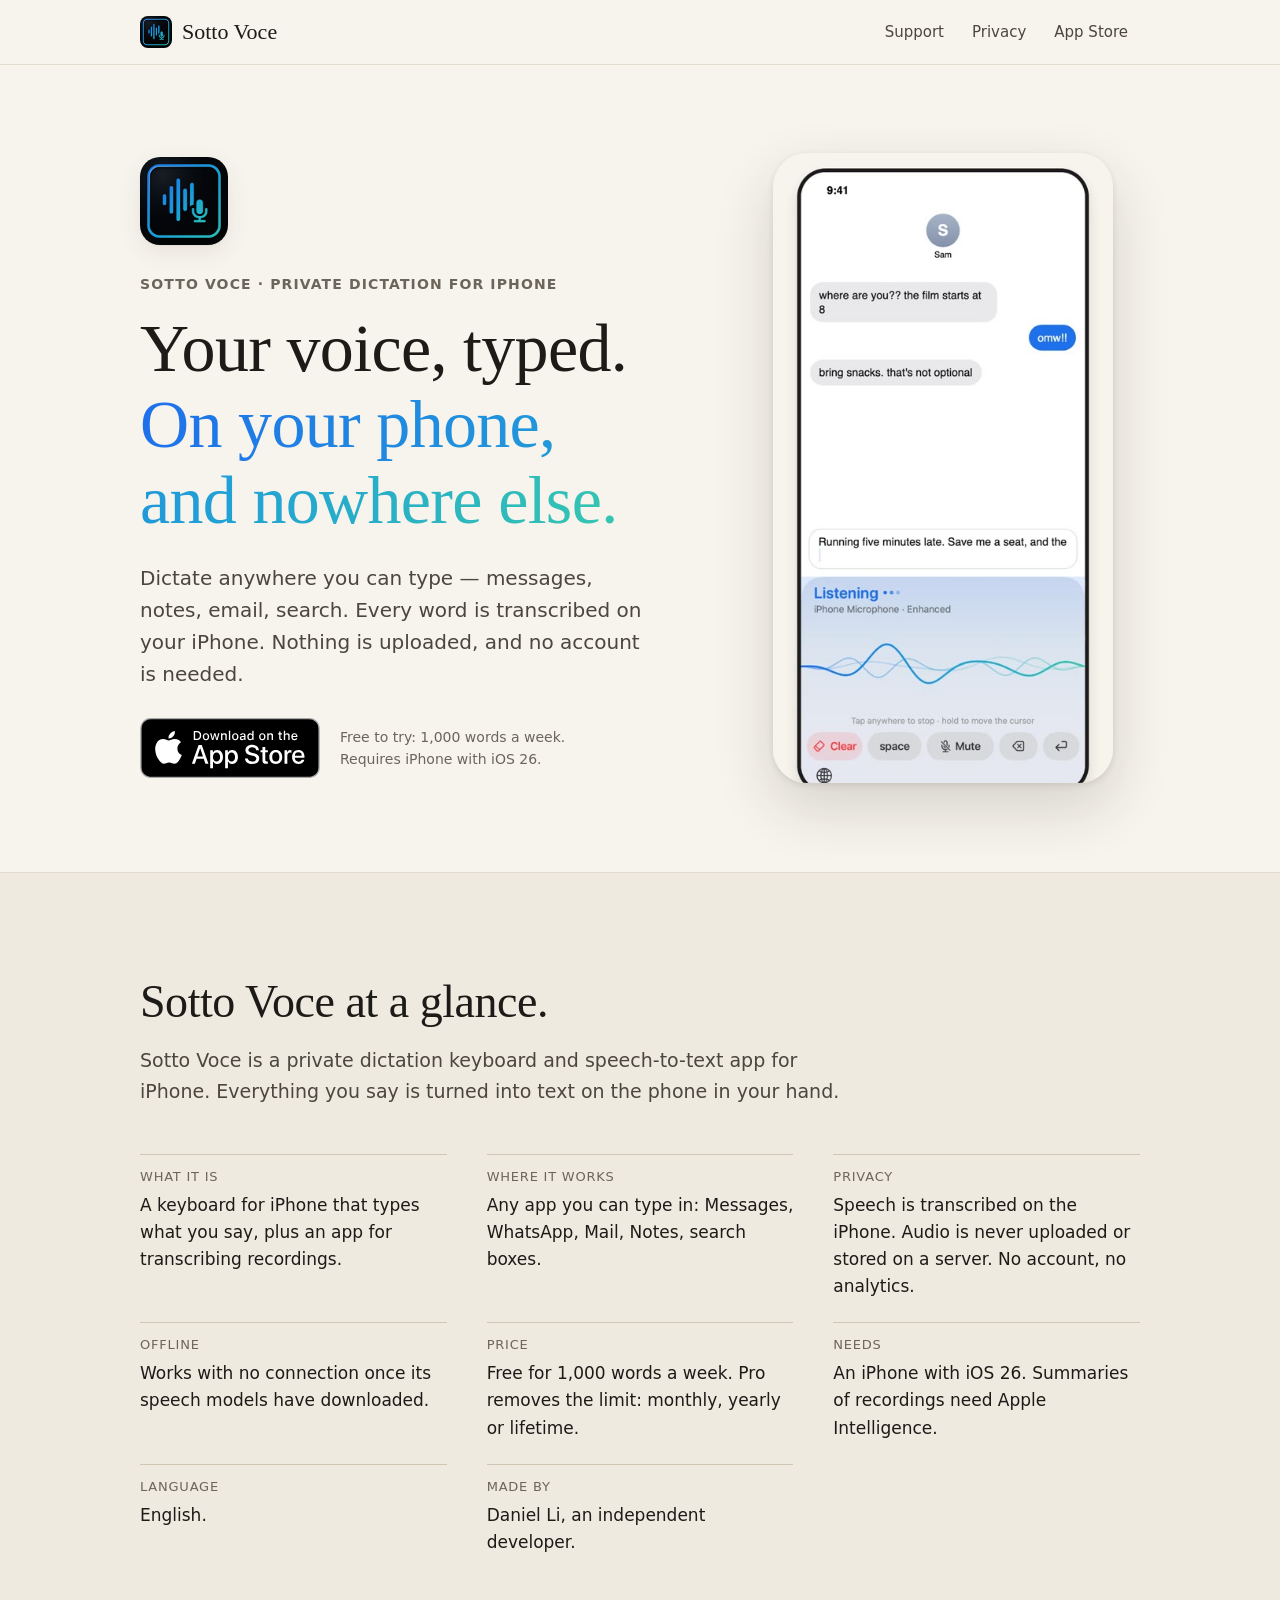
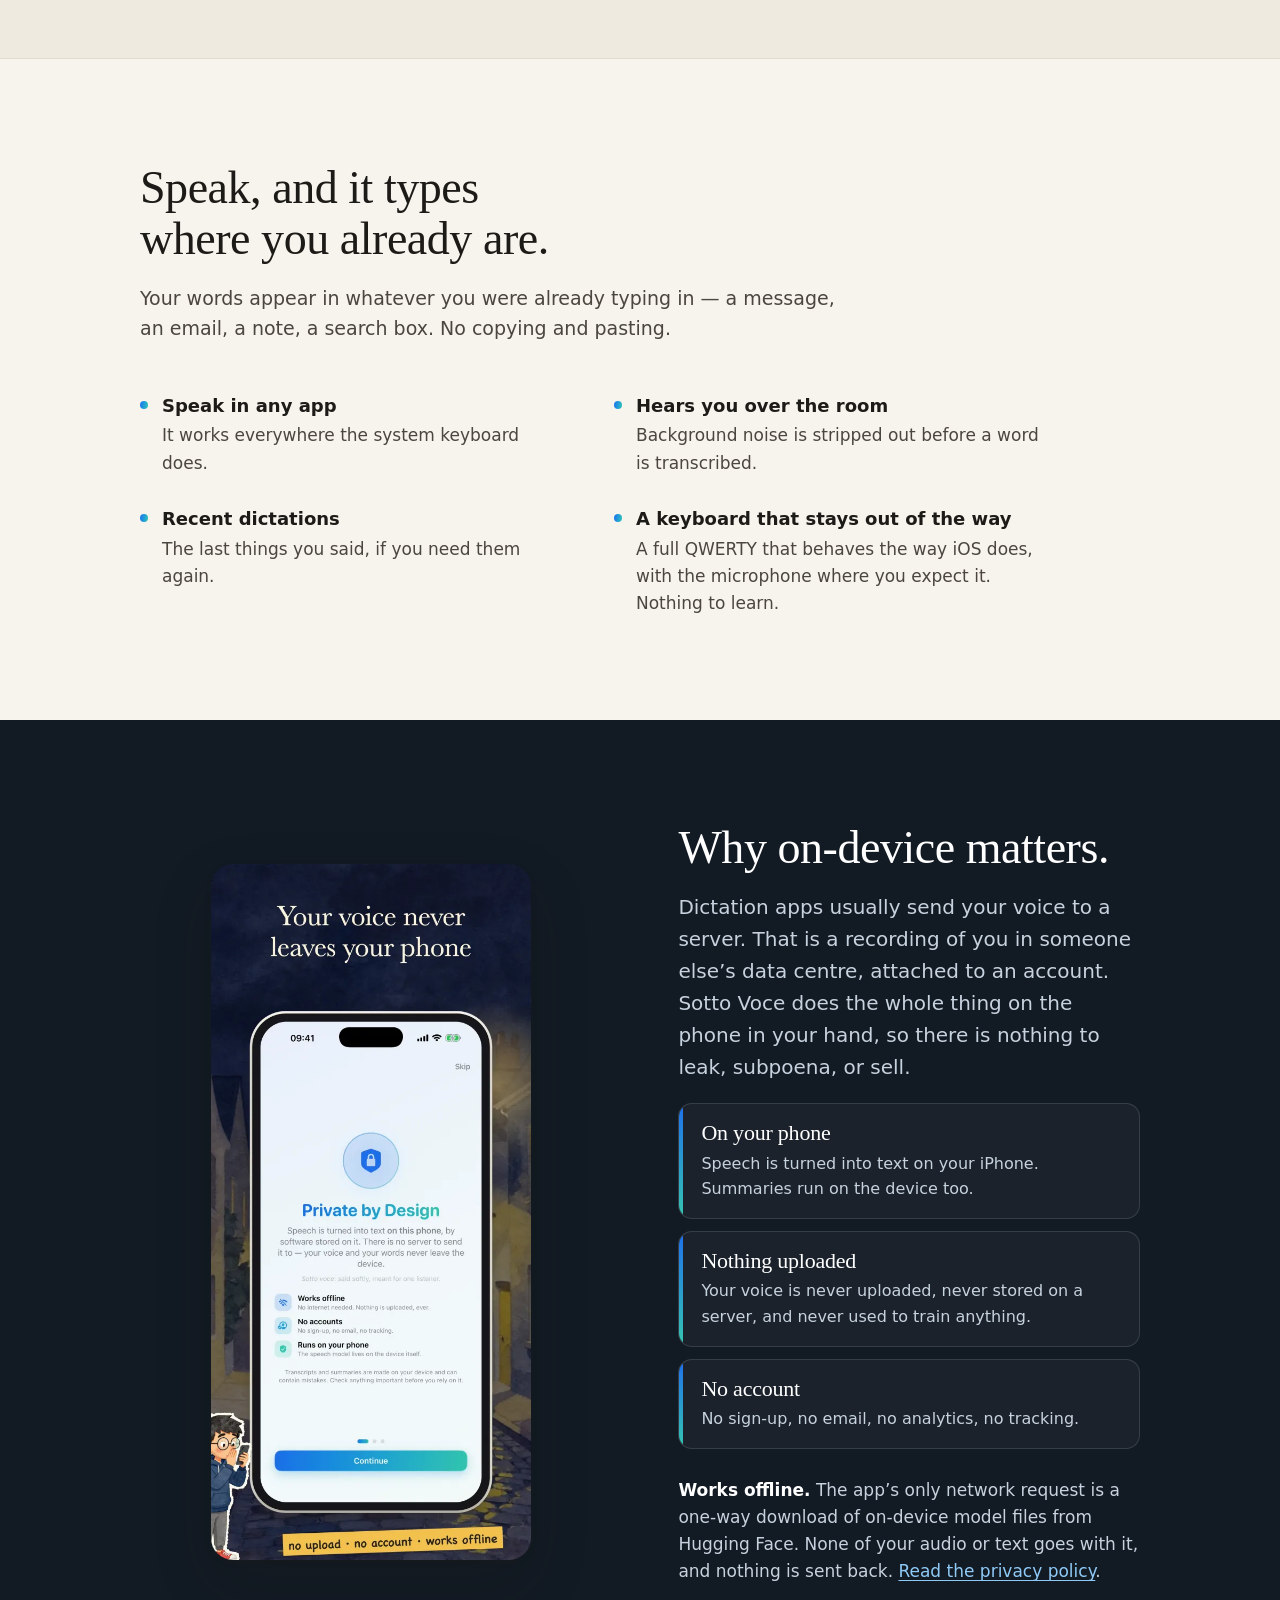
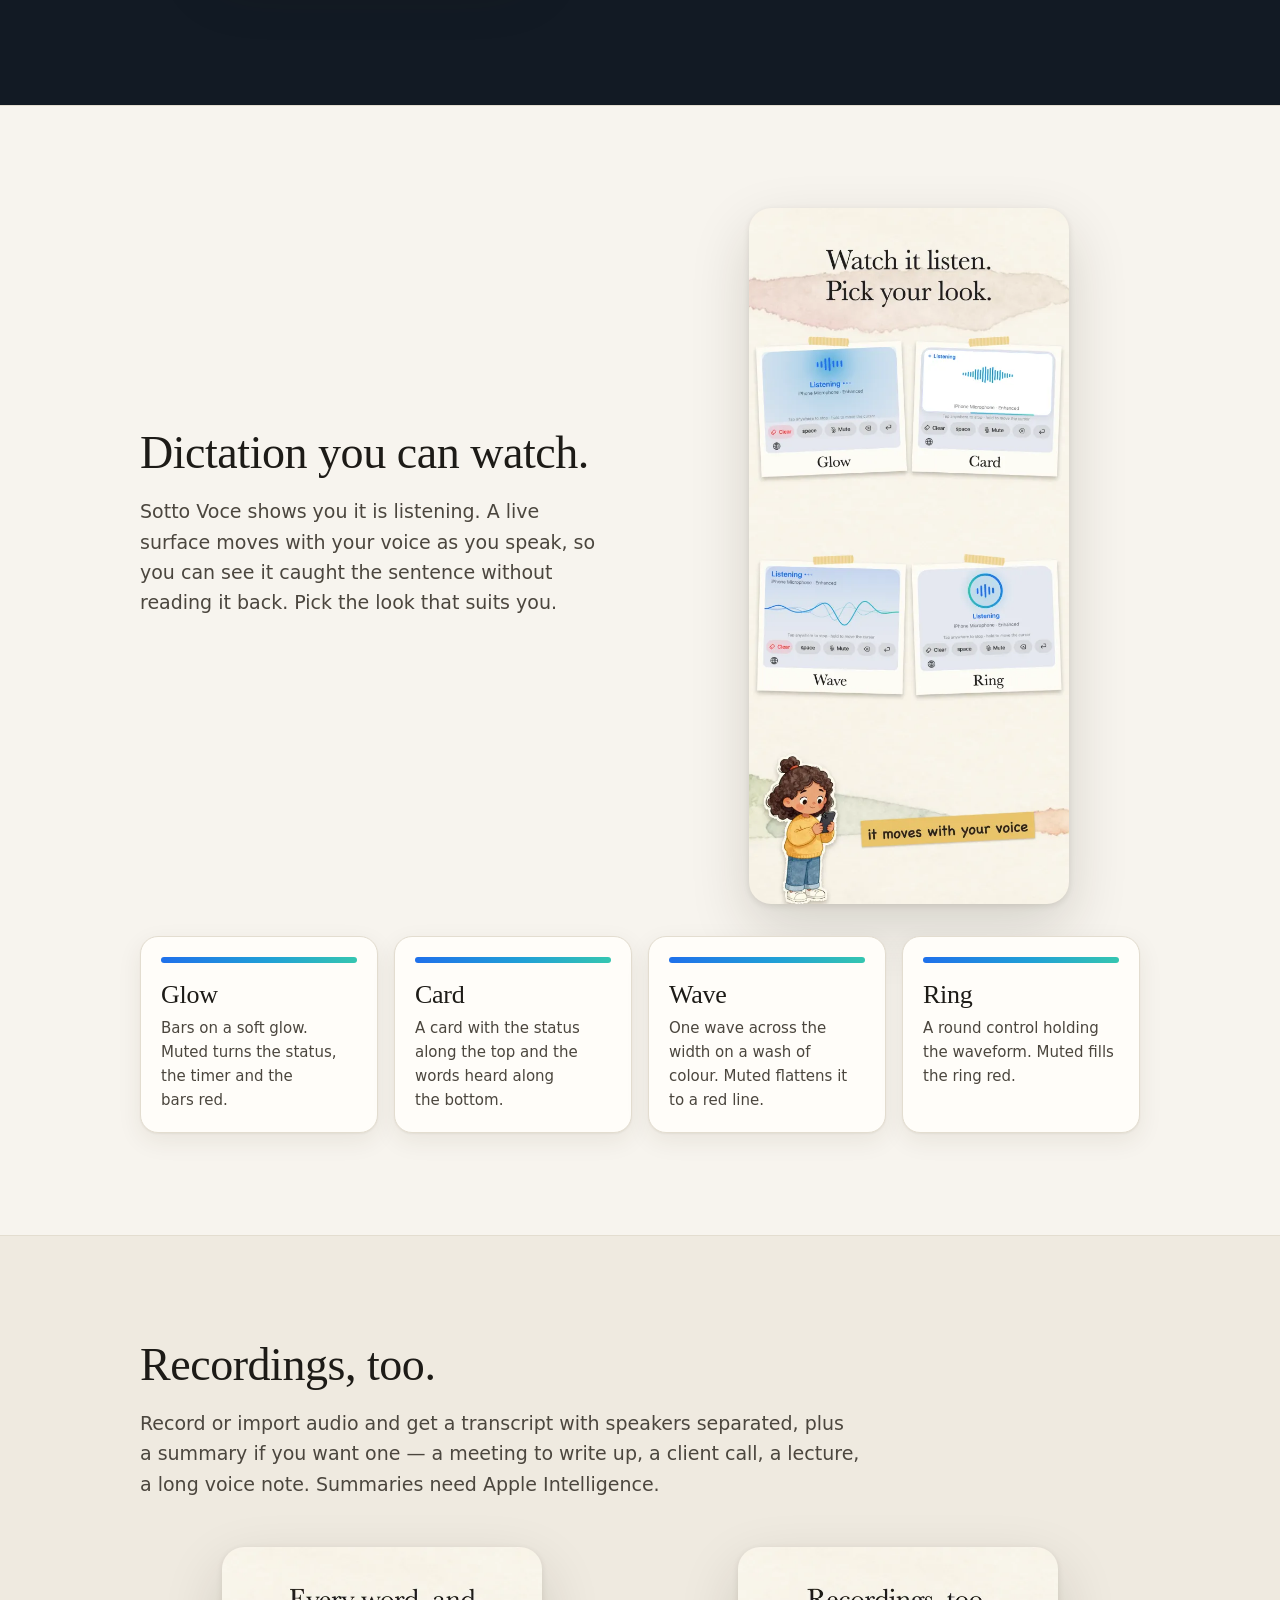
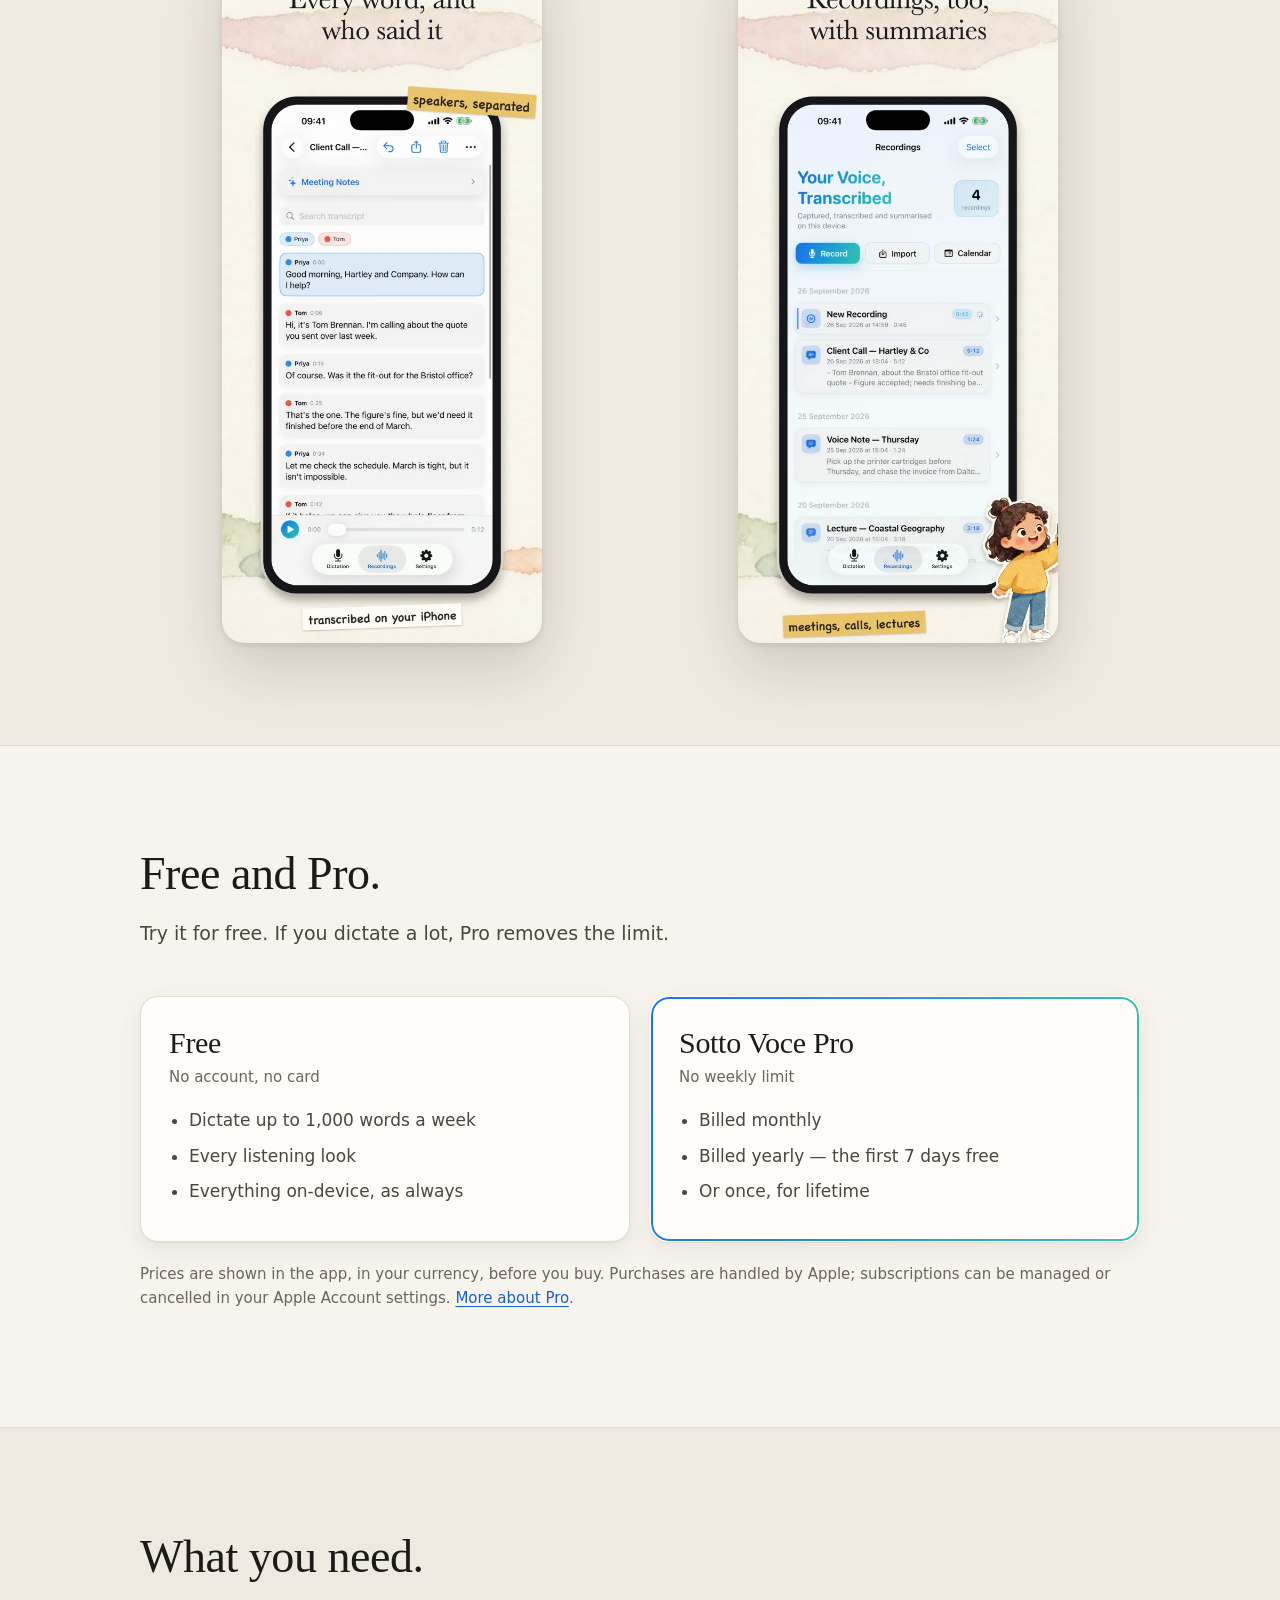
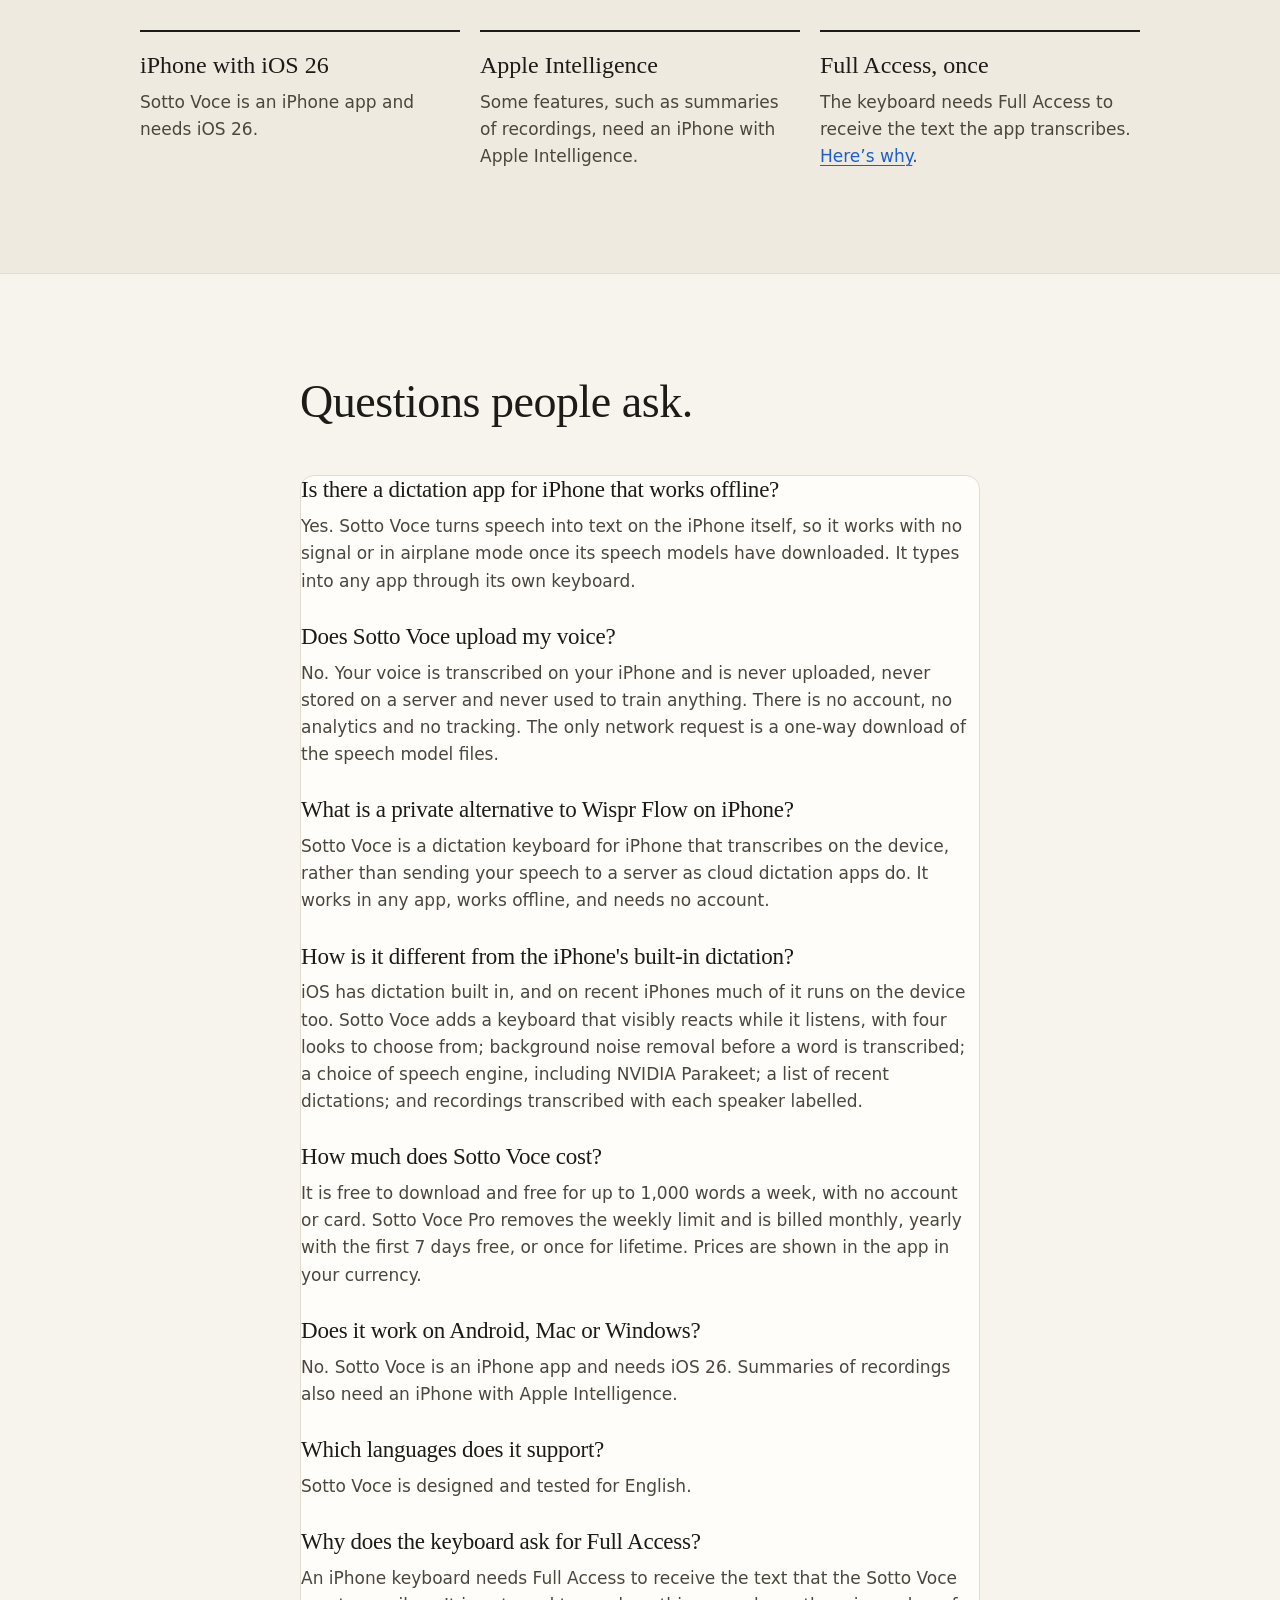
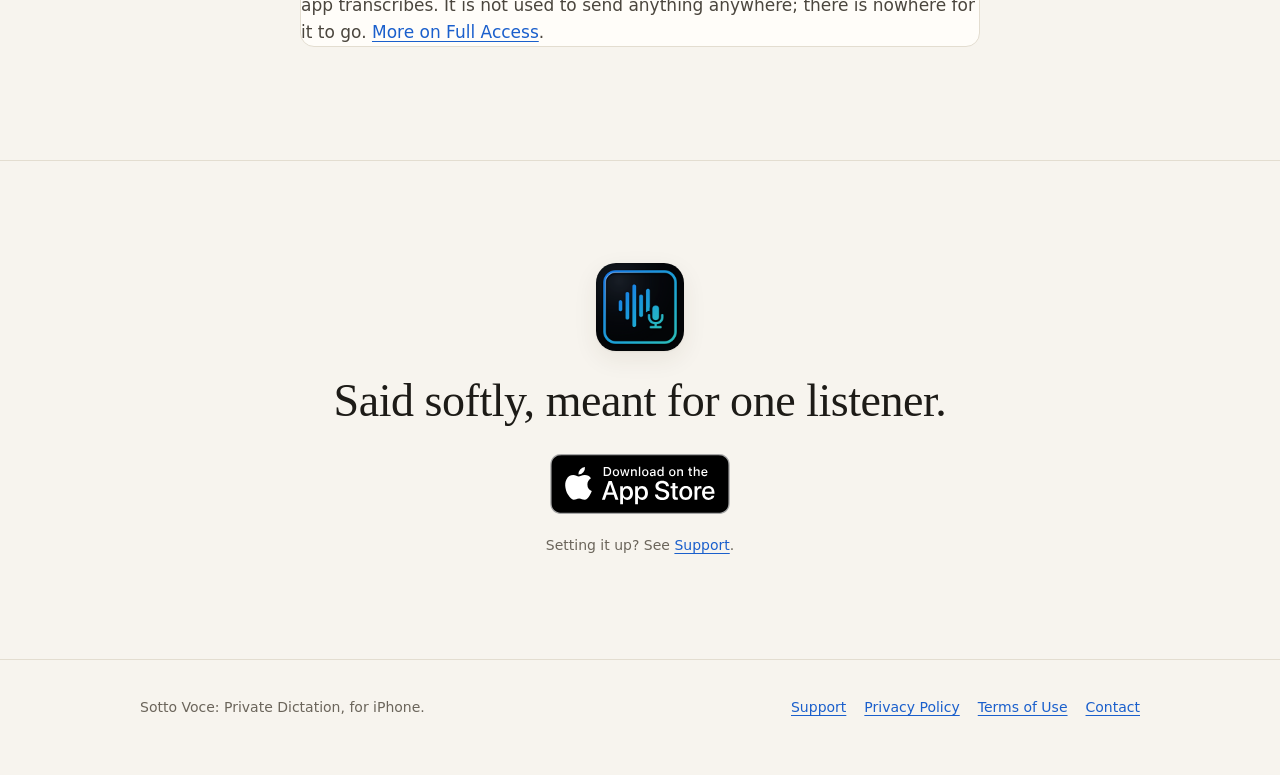
==== index.html @ 4b6f363c "Homepage: facts, FAQ and structured data for search and AI answers Co-Authored-By: Claude Opus 5.5 (" ====
<!doctype html>
<html lang="en">
<head>
<meta charset="utf-8">
<meta name="viewport" content="width=device-width, initial-scale=1">
<title>Sotto Voce: Private Dictation &amp; Speech to Text Keyboard for iPhone</title>
<meta name="description" content="Sotto Voce is a private dictation keyboard for iPhone. Speech to text runs on your phone: it works offline, in any app, uploads nothing and needs no account. Free for 1,000 words a week.">
<link rel="canonical" href="https://sottovoce.uk/">
<meta name="theme-color" content="#f7f4ee" media="(prefers-color-scheme: light)">
<meta name="theme-color" content="#16140f" media="(prefers-color-scheme: dark)">
<meta name="apple-itunes-app" content="app-id=6808935928">
<meta property="og:title" content="Sotto Voce: Private Dictation">
<meta property="og:description" content="A dictation keyboard for iPhone that transcribes on your phone. Works offline, uploads nothing, needs no account.">
<meta property="og:type" content="website">
<meta property="og:url" content="https://sottovoce.uk/">
<meta property="og:image" content="https://sottovoce.uk/assets/icon-512.png">
<meta name="twitter:card" content="summary">
<script type="application/ld+json">
{
  "@context": "https://schema.org",
  "@type": "SoftwareApplication",
  "name": "Sotto Voce",
  "alternateName": "Sotto Voce: Private Dictation",
  "description": "A private dictation keyboard and speech-to-text app for iPhone. Speech is transcribed on the phone; audio is never uploaded. Works offline, in any app, with no account.",
  "applicationCategory": "ProductivityApplication",
  "operatingSystem": "iOS 26",
  "url": "https://sottovoce.uk/",
  "downloadUrl": "https://apps.apple.com/us/app/sotto-voce/id6808935928",
  "image": "https://sottovoce.uk/assets/icon-512.png",
  "inLanguage": "en",
  "offers": {
    "@type": "Offer",
    "price": "0",
    "priceCurrency": "GBP",
    "description": "Free for 1,000 words a week; Sotto Voce Pro removes the limit."
  },
  "author": {
    "@type": "Person",
    "name": "Daniel Li"
  }
}
</script>
<script type="application/ld+json">
{
  "@context": "https://schema.org",
  "@type": "FAQPage",
  "mainEntity": [
    {
      "@type": "Question",
      "name": "Is there a dictation app for iPhone that works offline?",
      "acceptedAnswer": {
        "@type": "Answer",
        "text": "Yes. Sotto Voce turns speech into text on the iPhone itself, so it works with no signal or in airplane mode once its speech models have downloaded. It types into any app through its own keyboard."
      }
    },
    {
      "@type": "Question",
      "name": "Does Sotto Voce upload my voice?",
      "acceptedAnswer": {
        "@type": "Answer",
        "text": "No. Your voice is transcribed on your iPhone and is never uploaded, never stored on a server and never used to train anything. There is no account, no analytics and no tracking. The only network request is a one-way download of the speech model files."
      }
    },
    {
      "@type": "Question",
      "name": "What is a private alternative to Wispr Flow on iPhone?",
      "acceptedAnswer": {
        "@type": "Answer",
        "text": "Sotto Voce is a dictation keyboard for iPhone that transcribes on the device, rather than sending your speech to a server as cloud dictation apps do. It works in any app, works offline, and needs no account."
      }
    },
    {
      "@type": "Question",
      "name": "How is it different from the iPhone's built-in dictation?",
      "acceptedAnswer": {
        "@type": "Answer",
        "text": "iOS has dictation built in, and on recent iPhones much of it runs on the device too. Sotto Voce adds a keyboard that visibly reacts while it listens, with four looks to choose from; background noise removal before a word is transcribed; a choice of speech engine, including NVIDIA Parakeet; a list of recent dictations; and recordings transcribed with each speaker labelled."
      }
    },
    {
      "@type": "Question",
      "name": "How much does Sotto Voce cost?",
      "acceptedAnswer": {
        "@type": "Answer",
        "text": "It is free to download and free for up to 1,000 words a week, with no account or card. Sotto Voce Pro removes the weekly limit and is billed monthly, yearly with the first 7 days free, or once for lifetime. Prices are shown in the app in your currency."
      }
    },
    {
      "@type": "Question",
      "name": "Does it work on Android, Mac or Windows?",
      "acceptedAnswer": {
        "@type": "Answer",
        "text": "No. Sotto Voce is an iPhone app and needs iOS 26. Summaries of recordings also need an iPhone with Apple Intelligence."
      }
    },
    {
      "@type": "Question",
      "name": "Which languages does it support?",
      "acceptedAnswer": {
        "@type": "Answer",
        "text": "Sotto Voce is designed and tested for English."
      }
    },
    {
      "@type": "Question",
      "name": "Why does the keyboard ask for Full Access?",
      "acceptedAnswer": {
        "@type": "Answer",
        "text": "An iPhone keyboard needs Full Access to receive the text that the Sotto Voce app transcribes. It is not used to send anything anywhere; there is nowhere for it to go."
      }
    }
  ]
}
</script>
<link rel="icon" type="image/png" sizes="64x64" href="assets/icon-64.png">
<link rel="apple-touch-icon" href="assets/icon-180.png">
<link rel="stylesheet" href="style.css">
</head>
<body>
<a class="skip" href="#main">Skip to content</a>

<header class="site-header">
  <div class="wrap">
    <a class="brand" href="./"><img src="assets/icon-64.png" alt="" width="32" height="32"><span>Sotto Voce</span></a>
    <nav class="site-nav" aria-label="Site">
      <ul>
        <li><a href="support.html">Support</a></li>
        <li><a href="privacy.html">Privacy</a></li>
        <li><a href="https://apps.apple.com/us/app/sotto-voce/id6808935928">App Store</a></li>
      </ul>
    </nav>
  </div>
</header>

<main id="main">

<section class="hero" aria-labelledby="hero-title">
  <div class="wrap">
    <div>
      <img class="hero-icon" src="assets/icon-256.png" srcset="assets/icon-256.png 1x, assets/icon-512.png 2x" alt="Sotto Voce app icon" width="88" height="88">
      <p class="eyebrow">Sotto Voce · Private dictation for iPhone</p>
      <h1 id="hero-title">Your voice, typed. <span class="accent">On your phone, and nowhere else.</span></h1>
      <p class="lede">Dictate anywhere you can type — messages, notes, email, search. Every word is transcribed on your iPhone. Nothing is uploaded, and no account is needed.</p>
      <div class="cta">
        <a class="badge-link" href="https://apps.apple.com/us/app/sotto-voce/id6808935928">
          <img src="assets/app-store-badge.svg" alt="Download Sotto Voce on the App Store" width="180" height="60">
        </a>
        <p class="fine">Free to try: 1,000 words a week.<br>Requires iPhone with iOS 26.</p>
      </div>
    </div>
    <div>
      <div class="phone">
        <video id="demo" autoplay muted loop playsinline preload="auto" poster="assets/dictation-poster.jpg"
               aria-label="Sotto Voce's keyboard listening in a chat, typing the words as they are spoken: Running five minutes late. Save me a seat, and the popcorn!">
          <source src="assets/dictation-loop.mp4" type="video/mp4">
          <img src="assets/dictation-poster.jpg" alt="Sotto Voce's keyboard listening in a chat" width="432" height="800">
        </video>
      </div>
    </div>
  </div>
</section>

<section class="section section-alt" aria-labelledby="glance-title">
  <div class="wrap">
    <div class="section-head">
      <h2 id="glance-title">Sotto Voce at a glance.</h2>
      <p>Sotto Voce is a private dictation keyboard and speech-to-text app for iPhone. Everything you say is turned into text on the phone in your hand.</p>
    </div>
    <dl class="facts">
      <div><dt>What it is</dt><dd>A keyboard for iPhone that types what you say, plus an app for transcribing recordings.</dd></div>
      <div><dt>Where it works</dt><dd>Any app you can type in: Messages, WhatsApp, Mail, Notes, search boxes.</dd></div>
      <div><dt>Privacy</dt><dd>Speech is transcribed on the iPhone. Audio is never uploaded or stored on a server. No account, no analytics.</dd></div>
      <div><dt>Offline</dt><dd>Works with no connection once its speech models have downloaded.</dd></div>
      <div><dt>Price</dt><dd>Free for 1,000 words a week. Pro removes the limit: monthly, yearly or lifetime.</dd></div>
      <div><dt>Needs</dt><dd>An iPhone with iOS 26. Summaries of recordings need Apple Intelligence.</dd></div>
      <div><dt>Language</dt><dd>English.</dd></div>
      <div><dt>Made by</dt><dd>Daniel Li, an independent developer.</dd></div>
    </dl>
  </div>
</section>

<section class="section" aria-labelledby="anywhere-title">
  <div class="wrap">
    <div class="section-head">
      <h2 id="anywhere-title">Speak, and it types where you already are.</h2>
      <p>Your words appear in whatever you were already typing in — a message, an email, a note, a search box. No copying and pasting.</p>
    </div>
    <ul class="points points-grid">
      <li><strong>Speak in any app</strong>It works everywhere the system keyboard does.</li>
      <li><strong>Hears you over the room</strong>Background noise is stripped out before a word is transcribed.</li>
      <li><strong>Recent dictations</strong>The last things you said, if you need them again.</li>
      <li><strong>A keyboard that stays out of the way</strong>A full QWERTY that behaves the way iOS does, with the microphone where you expect it. Nothing to learn.</li>
    </ul>
  </div>
</section>

<section class="section privacy-band" aria-labelledby="privacy-title">
  <div class="wrap split reverse">
    <div>
      <h2 id="privacy-title">Why on-device matters.</h2>
      <p class="lede">Dictation apps usually send your voice to a server. That is a recording of you in someone else’s data centre, attached to an account. Sotto Voce does the whole thing on the phone in your hand, so there is nothing to leak, subpoena, or sell.</p>
      <ul class="privacy-grid">
        <li class="pill"><div class="rule"></div><h3>On your phone</h3><p>Speech is turned into text on your iPhone. Summaries run on the device too.</p></li>
        <li class="pill"><div class="rule"></div><h3>Nothing uploaded</h3><p>Your voice is never uploaded, never stored on a server, and never used to train anything.</p></li>
        <li class="pill"><div class="rule"></div><h3>No account</h3><p>No sign-up, no email, no analytics, no tracking.</p></li>
      </ul>
      <p><strong>Works offline.</strong> The app’s only network request is a one-way download of on-device model files from Hugging Face. None of your audio or text goes with it, and nothing is sent back. <a href="privacy.html">Read the privacy policy</a>.</p>
    </div>
    <figure class="shot">
      <picture>
        <source srcset="assets/screenshot-2.webp" type="image/webp">
        <img src="assets/screenshot-2.jpg" width="600" height="1304" loading="lazy"
             alt="App Store screenshot: “Your voice never leaves your phone” — the app’s Private by Design screen: works offline, no accounts, runs on your phone.">
      </picture>
    </figure>
  </div>
</section>

<section class="section" aria-labelledby="looks-title">
  <div class="wrap">
    <div class="split">
      <div class="section-head">
        <h2 id="looks-title">Dictation you can watch.</h2>
        <p>Sotto Voce shows you it is listening. A live surface moves with your voice as you speak, so you can see it caught the sentence without reading it back. Pick the look that suits you.</p>
      </div>
      <figure class="shot">
        <picture>
          <source srcset="assets/screenshot-3.webp" type="image/webp">
          <img src="assets/screenshot-3.jpg" width="600" height="1304" loading="lazy"
               alt="App Store screenshot: “Watch it listen. Pick your look.” — the keyboard’s four listening looks: Glow, Card, Wave and Ring.">
        </picture>
      </figure>
    </div>
    <ul class="looks">
      <li class="look"><div class="swatch"></div><h3>Glow</h3><p>Bars on a soft glow. Muted turns the status, the timer and the bars red.</p></li>
      <li class="look"><div class="swatch"></div><h3>Card</h3><p>A card with the status along the top and the words heard along the bottom.</p></li>
      <li class="look"><div class="swatch"></div><h3>Wave</h3><p>One wave across the width on a wash of colour. Muted flattens it to a red line.</p></li>
      <li class="look"><div class="swatch"></div><h3>Ring</h3><p>A round control holding the waveform. Muted fills the ring red.</p></li>
    </ul>
  </div>
</section>

<section class="section section-alt" aria-labelledby="rec-title">
  <div class="wrap">
    <div class="section-head">
      <h2 id="rec-title">Recordings, too.</h2>
      <p>Record or import audio and get a transcript with speakers separated, plus a summary if you want one — a meeting to write up, a client call, a lecture, a long voice note. Summaries need Apple Intelligence.</p>
    </div>
    <div class="shots">
      <figure class="shot">
        <picture>
          <source srcset="assets/screenshot-4.webp" type="image/webp">
          <img src="assets/screenshot-4.jpg" width="600" height="1304" loading="lazy"
               alt="App Store screenshot: “Every word, and who said it” — a transcript of a client call with each speaker labelled.">
        </picture>
      </figure>
      <figure class="shot">
        <picture>
          <source srcset="assets/screenshot-6.webp" type="image/webp">
          <img src="assets/screenshot-6.jpg" width="600" height="1304" loading="lazy"
               alt="App Store screenshot: “Recordings, too, with summaries” — the Recordings tab listing a client call, a voice note and a lecture.">
        </picture>
      </figure>
    </div>
  </div>
</section>

<section class="section" aria-labelledby="plans-title">
  <div class="wrap">
    <div class="section-head">
      <h2 id="plans-title">Free and Pro.</h2>
      <p>Try it for free. If you dictate a lot, Pro removes the limit.</p>
    </div>
    <div class="plans">
      <div class="plan">
        <h3>Free</h3>
        <p class="sub">No account, no card</p>
        <ul>
          <li>Dictate up to 1,000 words a week</li>
          <li>Every listening look</li>
          <li>Everything on-device, as always</li>
        </ul>
      </div>
      <div class="plan plan-pro">
        <h3>Sotto Voce Pro</h3>
        <p class="sub">No weekly limit</p>
        <ul>
          <li>Billed monthly</li>
          <li>Billed yearly — the first 7 days free</li>
          <li>Or once, for lifetime</li>
        </ul>
      </div>
    </div>
    <p class="plans-note">Prices are shown in the app, in your currency, before you buy. Purchases are handled by Apple; subscriptions can be managed or cancelled in your Apple Account settings. <a href="support.html#pro">More about Pro</a>.</p>
  </div>
</section>

<section class="section section-alt" aria-labelledby="req-title">
  <div class="wrap">
    <div class="section-head">
      <h2 id="req-title">What you need.</h2>
    </div>
    <ul class="req">
      <li><strong>iPhone with iOS 26</strong>Sotto Voce is an iPhone app and needs iOS 26.</li>
      <li><strong>Apple Intelligence</strong>Some features, such as summaries of recordings, need an iPhone with Apple Intelligence.</li>
      <li><strong>Full Access, once</strong>The keyboard needs Full Access to receive the text the app transcribes. <a href="support.html#full-access">Here’s why</a>.</li>
    </ul>
  </div>
</section>

<section class="section" aria-labelledby="faq-title">
  <div class="wrap narrow">
    <div class="section-head">
      <h2 id="faq-title">Questions people ask.</h2>
    </div>
    <div class="faq">
      <div class="qa"><h3>Is there a dictation app for iPhone that works offline?</h3><p>Yes. Sotto Voce turns speech into text on the iPhone itself, so it works with no signal or in airplane mode once its speech models have downloaded. It types into any app through its own keyboard.</p></div>
      <div class="qa"><h3>Does Sotto Voce upload my voice?</h3><p>No. Your voice is transcribed on your iPhone and is never uploaded, never stored on a server and never used to train anything. There is no account, no analytics and no tracking. The only network request is a one-way download of the speech model files.</p></div>
      <div class="qa"><h3>What is a private alternative to Wispr Flow on iPhone?</h3><p>Sotto Voce is a dictation keyboard for iPhone that transcribes on the device, rather than sending your speech to a server as cloud dictation apps do. It works in any app, works offline, and needs no account.</p></div>
      <div class="qa"><h3>How is it different from the iPhone&#x27;s built-in dictation?</h3><p>iOS has dictation built in, and on recent iPhones much of it runs on the device too. Sotto Voce adds a keyboard that visibly reacts while it listens, with four looks to choose from; background noise removal before a word is transcribed; a choice of speech engine, including NVIDIA Parakeet; a list of recent dictations; and recordings transcribed with each speaker labelled.</p></div>
      <div class="qa"><h3>How much does Sotto Voce cost?</h3><p>It is free to download and free for up to 1,000 words a week, with no account or card. Sotto Voce Pro removes the weekly limit and is billed monthly, yearly with the first 7 days free, or once for lifetime. Prices are shown in the app in your currency.</p></div>
      <div class="qa"><h3>Does it work on Android, Mac or Windows?</h3><p>No. Sotto Voce is an iPhone app and needs iOS 26. Summaries of recordings also need an iPhone with Apple Intelligence.</p></div>
      <div class="qa"><h3>Which languages does it support?</h3><p>Sotto Voce is designed and tested for English.</p></div>
      <div class="qa"><h3>Why does the keyboard ask for Full Access?</h3><p>An iPhone keyboard needs Full Access to receive the text that the Sotto Voce app transcribes. It is not used to send anything anywhere; there is nowhere for it to go. <a href="support.html#full-access">More on Full Access</a>.</p></div>
    </div>
  </div>
</section>

<section class="section closing" aria-labelledby="closing-title">
  <div class="wrap narrow">
    <img class="hero-icon" src="assets/icon-256.png" srcset="assets/icon-256.png 1x, assets/icon-512.png 2x" alt="" width="88" height="88">
    <h2 id="closing-title">Said softly, meant for one listener.</h2>
    <div class="cta">
      <a class="badge-link" href="https://apps.apple.com/us/app/sotto-voce/id6808935928">
        <img src="assets/app-store-badge.svg" alt="Download Sotto Voce on the App Store" width="180" height="60">
      </a>
    </div>
    <p class="fine" style="margin-top:20px">Setting it up? See <a href="support.html">Support</a>.</p>
  </div>
</section>

</main>

<footer class="site-footer">
  <div class="wrap">
    <p>Sotto Voce: Private Dictation, for iPhone.</p>
    <ul>
      <li><a href="support.html">Support</a></li>
      <li><a href="privacy.html">Privacy Policy</a></li>
      <li><a href="https://www.apple.com/legal/internet-services/itunes/dev/stdeula/">Terms of Use</a></li>
      <li><a href="mailto:daniel.li.work+support@gmail.com">Contact</a></li>
    </ul>
  </div>
</footer>

<script>
  // Honour Reduce Motion: show the still frame instead of the looping clip.
  (function () {
    var v = document.getElementById('demo');
    if (v && window.matchMedia('(prefers-reduced-motion: reduce)').matches) {
      v.removeAttribute('autoplay');
      v.pause();
    }
  })();
</script>
</body>
</html>
---- style.css ----
/* Sotto Voce — marketing, support and privacy pages.
   Brand: warm paper ground, Baskerville-style serif headlines, system sans
   body, Ocean palette (#1F70EB -> #21A0D6 -> #35C6B0) from the app.
   No web fonts, no scripts, no third-party requests of any kind. */

:root {
  color-scheme: light dark;

  --paper: rgb(247, 244, 238);
  --paper-2: #efeae0;
  --surface: #fffdf9;
  --ink: #1d1b17;
  --ink-2: #4b463e;
  --ink-3: #6b655b;
  --line: #e3ddd0;
  --line-strong: #cfc6b4;

  --ocean-1: #1f70eb;
  --ocean-2: #21a0d6;
  --ocean-3: #35c6b0;
  --ocean: linear-gradient(100deg, var(--ocean-1) 0%, var(--ocean-2) 55%, var(--ocean-3) 100%);
  /* #1F70EB is 4.2:1 on the paper; text-sized links use a deeper step. */
  --link: #1a5fcc;
  --link-hover: #13479b;
  --focus: #1f70eb;

  --shadow: 0 1px 2px rgba(60, 45, 20, 0.06), 0 8px 24px rgba(60, 45, 20, 0.08);
  --shadow-phone: 0 2px 6px rgba(40, 30, 10, 0.10), 0 24px 60px rgba(40, 30, 10, 0.16);

  --serif: "Baskerville", "Baskerville Old Face", "Libre Baskerville", "Hoefler Text",
           "Iowan Old Style", "Palatino Linotype", Palatino, Georgia, "Times New Roman", serif;
  --sans: -apple-system, BlinkMacSystemFont, "SF Pro Text", system-ui, "Segoe UI", Roboto,
          "Helvetica Neue", Arial, sans-serif;

  --radius: 18px;
  --wrap: 1080px;
  --gutter: clamp(20px, 5vw, 40px);
}

@media (prefers-color-scheme: dark) {
  :root {
    --paper: #16140f;
    --paper-2: #1d1a14;
    --surface: #221f18;
    --ink: #f3efe6;
    --ink-2: #cfc8ba;
    --ink-3: #a79f90;
    --line: #36312a;
    --line-strong: #4a4439;
    --link: #7cc0f5;
    --link-hover: #a8d6fa;
    --focus: #7cc0f5;
    --shadow: 0 1px 2px rgba(0, 0, 0, 0.3), 0 8px 24px rgba(0, 0, 0, 0.35);
    --shadow-phone: 0 2px 6px rgba(0, 0, 0, 0.4), 0 24px 60px rgba(0, 0, 0, 0.5);
  }
}

*, *::before, *::after { box-sizing: border-box; }

html { -webkit-text-size-adjust: 100%; scroll-padding-top: 24px; }
@media (prefers-reduced-motion: no-preference) {
  html { scroll-behavior: smooth; }
}

body {
  margin: 0;
  background: var(--paper);
  color: var(--ink);
  font: 17px/1.6 var(--sans);
  -webkit-font-smoothing: antialiased;
  text-rendering: optimizeLegibility;
}

img, video, svg { display: block; max-width: 100%; height: auto; }

h1, h2, h3 {
  font-family: var(--serif);
  font-weight: 400;
  color: var(--ink);
  line-height: 1.12;
  letter-spacing: -0.01em;
  text-wrap: balance;
  margin: 0;
}
h1 { font-size: clamp(40px, 6.4vw, 68px); }
h2 { font-size: clamp(32px, 4.4vw, 46px); }
h3 { font-size: 24px; line-height: 1.2; }

p { margin: 0 0 1em; color: var(--ink-2); text-wrap: pretty; }
strong { color: var(--ink); font-weight: 600; }

a {
  color: var(--link);
  text-decoration: underline;
  text-decoration-thickness: 1px;
  text-underline-offset: 3px;
}
a:hover { color: var(--link-hover); }

:focus-visible {
  outline: 3px solid var(--focus);
  outline-offset: 3px;
  border-radius: 6px;
}

.skip {
  position: absolute; left: 12px; top: -60px;
  background: var(--ink); color: var(--paper);
  padding: 10px 16px; border-radius: 10px; z-index: 10;
  text-decoration: none;
}
.skip:focus { top: 12px; color: var(--paper); }

.wrap { max-width: var(--wrap); margin: 0 auto; padding: 0 var(--gutter); }
.narrow { max-width: 760px; }

/* ---------- Site header ---------------------------------------------- */
.site-header { border-bottom: 1px solid var(--line); }
.site-header .wrap {
  display: flex; align-items: center; justify-content: space-between;
  gap: 16px; min-height: 64px;
}
.brand {
  display: inline-flex; align-items: center; gap: 10px;
  color: var(--ink); text-decoration: none;
  font-family: var(--serif); font-size: 22px;
}
.brand:hover { color: var(--ink); }
.brand img { width: 32px; height: 32px; border-radius: 8px; }
.site-nav ul {
  display: flex; gap: 4px; list-style: none; margin: 0; padding: 0;
}
.site-nav a {
  display: block; padding: 8px 12px; border-radius: 10px;
  color: var(--ink-2); text-decoration: none; font-size: 15px;
}
.site-nav a:hover { color: var(--ink); background: var(--paper-2); }
.site-nav a[aria-current="page"] { color: var(--ink); font-weight: 600; }

/* ---------- Hero ----------------------------------------------------- */
.hero { padding: clamp(40px, 7vw, 88px) 0 clamp(48px, 7vw, 96px); }
.hero .wrap {
  display: grid; grid-template-columns: 1.15fr 0.85fr;
  gap: clamp(32px, 6vw, 72px); align-items: center;
}
.hero-icon {
  width: 88px; height: 88px; border-radius: 20px;
  box-shadow: var(--shadow); margin-bottom: 28px;
}
.eyebrow {
  font-size: 14px; font-weight: 600; letter-spacing: 0.08em; text-transform: uppercase;
  color: var(--ink-3); margin: 0 0 14px;
}
.hero h1 { margin-bottom: 24px; }
.hero h1 .accent {
  background: var(--ocean);
  -webkit-background-clip: text; background-clip: text;
  color: transparent;
}
@media (forced-colors: active) {
  .hero h1 .accent { color: CanvasText; background: none; }
}
.lede { font-size: clamp(18px, 2vw, 20px); color: var(--ink-2); max-width: 34em; }
.cta { display: flex; flex-wrap: wrap; align-items: center; gap: 12px 20px; margin-top: 28px; }
.badge-link { display: inline-block; border-radius: 10px; }
.badge-link img { width: 180px; height: 60px; }
.fine { font-size: 14px; color: var(--ink-3); margin: 0; }

/* The clip has its device frame drawn in, on the store tiles' paper. */
.phone {
  margin: 0 auto; width: 100%; max-width: 340px;
  border-radius: 34px; overflow: hidden;
  background: rgb(247, 244, 238);
  box-shadow: var(--shadow-phone);
  aspect-ratio: 432 / 800;
}
.phone video, .phone img { width: 100%; height: 100%; object-fit: cover; }

/* ---------- Sections ------------------------------------------------- */
.section { padding: clamp(56px, 8vw, 104px) 0; border-top: 1px solid var(--line); }
.section-alt { background: var(--paper-2); }
.section-head { max-width: 720px; margin-bottom: clamp(28px, 4vw, 48px); }
.section-head h2 { margin-bottom: 18px; }
.section-head p { font-size: 19px; }

.split {
  display: grid; grid-template-columns: 1fr 1fr;
  gap: clamp(32px, 6vw, 80px); align-items: center;
}
.split.reverse > :first-child { order: 2; }
.split h2 { margin-bottom: 18px; }

.shot { margin: 0 auto; max-width: 320px; }
.shot img {
  border-radius: 22px; box-shadow: var(--shadow-phone);
  background: var(--paper-2);
}
.shot figcaption { margin-top: 14px; text-align: center; font-size: 14px; color: var(--ink-3); }
.shots { display: grid; grid-template-columns: 1fr 1fr; gap: clamp(16px, 3vw, 32px); }

.points { list-style: none; margin: 0; padding: 0; display: grid; gap: 22px; }
.points li { padding-left: 22px; position: relative; color: var(--ink-2); }
.points li::before {
  content: ""; position: absolute; left: 0; top: 0.55em;
  width: 8px; height: 8px; border-radius: 50%; background: var(--ocean);
}
.points strong { display: block; font-size: 18px; margin-bottom: 2px; }
.points-grid { grid-template-columns: 1fr 1fr; gap: 28px 48px; max-width: 900px; }

/* Privacy band — dark in both schemes, like the store's privacy tile. */
.privacy-band { background: #121a24; border-top: 0; }
.privacy-band h2, .privacy-band h3, .privacy-band strong { color: #ffffff; }
.privacy-band p, .privacy-band li { color: #c6d2de; }
.privacy-band a { color: #8fcaf7; }
.privacy-band a:hover { color: #bfe0fb; }
.privacy-band :focus-visible { outline-color: #8fcaf7; }
.privacy-grid {
  display: grid; grid-template-columns: 1fr; gap: 12px; margin: 0 0 28px;
  list-style: none; padding: 0;
}
.pill {
  border: 1px solid rgba(255, 255, 255, 0.12);
  background: rgba(255, 255, 255, 0.04);
  border-radius: 14px; padding: 16px 20px 16px 22px;
  position: relative; overflow: hidden;
}
.pill h3 { font-size: 22px; margin-bottom: 4px; }
.pill p { margin: 0; font-size: 16px; }
.pill .rule { position: absolute; left: 0; top: 0; bottom: 0; width: 4px; background: linear-gradient(180deg, var(--ocean-1), var(--ocean-3)); }

/* Listening looks */
.looks {
  display: grid; grid-template-columns: repeat(4, 1fr); gap: 16px;
  list-style: none; padding: 0; margin: 32px 0 0;
}
.look {
  background: var(--surface); border: 1px solid var(--line);
  border-radius: var(--radius); padding: 20px; box-shadow: var(--shadow);
}
.look h3 { font-size: 26px; margin-bottom: 6px; }
.look p { margin: 0; font-size: 15px; }
.look .swatch { height: 6px; border-radius: 3px; background: var(--ocean); margin-bottom: 16px; }

/* Plans */
.plans { display: grid; grid-template-columns: 1fr 1fr; gap: 20px; }
.plan {
  background: var(--surface); border: 1px solid var(--line);
  border-radius: var(--radius); padding: 28px; box-shadow: var(--shadow);
}
.plan h3 { font-size: 30px; margin-bottom: 4px; }
.plan .sub { color: var(--ink-3); font-size: 15px; margin-bottom: 18px; }
.plan ul { margin: 0; padding-left: 20px; color: var(--ink-2); }
.plan li { margin-bottom: 8px; }
.plan-pro { position: relative; border-color: transparent; }
.plan-pro::before {
  content: ""; position: absolute; inset: 0; border-radius: inherit; padding: 2px;
  background: var(--ocean);
  -webkit-mask: linear-gradient(#000 0 0) content-box, linear-gradient(#000 0 0);
  -webkit-mask-composite: xor; mask-composite: exclude;
  pointer-events: none;
}
.plans-note { margin-top: 20px; font-size: 15px; color: var(--ink-3); }

.req {
  display: grid; grid-template-columns: repeat(3, 1fr); gap: 20px;
  list-style: none; padding: 0; margin: 0;
}
.req li { border-top: 2px solid var(--ink); padding-top: 14px; color: var(--ink-2); }
.req strong { display: block; font-family: var(--serif); font-weight: 400; font-size: 24px; margin-bottom: 4px; }

.closing { text-align: center; }
.closing .hero-icon { margin: 0 auto 24px; }
.closing .cta { justify-content: center; }
.closing h2 { margin-bottom: 12px; }

/* ---------- Document pages (support, privacy) ------------------------ */
.doc-hero { padding: clamp(40px, 6vw, 72px) 0 8px; }
.doc-hero h1 { font-size: clamp(38px, 5.4vw, 56px); margin-bottom: 16px; }
.doc-hero .lede { margin-bottom: 0; }

.doc { padding-bottom: 32px; }
.doc h2 {
  font-size: clamp(28px, 3.4vw, 36px);
  margin: 56px 0 16px; padding-top: 32px; border-top: 1px solid var(--line);
}
.doc h3 { font-size: 22px; margin: 28px 0 10px; }
.doc ul, .doc ol { color: var(--ink-2); padding-left: 24px; margin: 0 0 1em; }
.doc li { margin-bottom: 8px; }

.toc {
  background: var(--surface); border: 1px solid var(--line);
  border-radius: var(--radius); padding: 20px 24px; margin-top: 32px;
}
.toc h2 {
  font-family: var(--sans); font-size: 13px; font-weight: 600; letter-spacing: 0.08em;
  text-transform: uppercase; color: var(--ink-3);
  margin: 0 0 10px; padding: 0; border: 0;
}
.toc ol { margin: 0; columns: 2; column-gap: 32px; }
.toc li { break-inside: avoid; margin-bottom: 6px; }

.callout {
  background: var(--surface); border: 1px solid var(--line);
  border-left: 4px solid var(--ocean-2);
  border-radius: 14px; padding: 18px 22px; margin: 0 0 1.2em;
  box-shadow: var(--shadow);
}
.callout p:last-child { margin-bottom: 0; }

.steps { counter-reset: step; list-style: none; padding: 0 !important; margin: 0 0 1.2em; }
.steps > li {
  counter-increment: step; position: relative;
  padding: 3px 0 6px 48px; margin: 0 0 10px;
}
.steps > li::before {
  content: counter(step);
  position: absolute; left: 0; top: 0;
  width: 32px; height: 32px; border-radius: 50%;
  display: grid; place-items: center;
  background: var(--ocean-1); color: #fff; font-weight: 700; font-size: 15px;
}
.path { font-weight: 600; color: var(--ink); }

/* FAQ — native <details>, works with no script at all. */
.faq {
  background: var(--surface); border: 1px solid var(--line);
  border-radius: 14px; margin: 0 0 10px;
}
.faq[open] { box-shadow: var(--shadow); }
.faq summary {
  cursor: pointer; list-style: none; position: relative;
  padding: 16px 52px 16px 20px;
  font-weight: 600; color: var(--ink); border-radius: 14px;
}
.faq summary::-webkit-details-marker { display: none; }
.faq summary:focus-visible { outline-offset: -3px; }
.faq summary::after {
  content: ""; position: absolute; right: 22px; top: 50%;
  width: 9px; height: 9px;
  border-right: 2px solid var(--ink-3); border-bottom: 2px solid var(--ink-3);
  transform: translateY(-70%) rotate(45deg);
}
.faq[open] summary::after { transform: translateY(-25%) rotate(225deg); }
@media (prefers-reduced-motion: no-preference) {
  .faq summary::after { transition: transform 200ms cubic-bezier(0.23, 1, 0.32, 1); }
}
.faq .answer { padding: 0 20px 16px; }
.faq .answer > :last-child { margin-bottom: 0; }

.contact-card {
  background: var(--surface); border: 1px solid var(--line);
  border-radius: var(--radius); padding: 24px 26px; box-shadow: var(--shadow);
}
.contact-card p:last-child { margin-bottom: 0; }
.email { font-size: 19px; font-weight: 600; overflow-wrap: anywhere; }

/* ---------- Footer --------------------------------------------------- */
.site-footer { border-top: 1px solid var(--line); padding: 36px 0 56px; }
.site-footer .wrap {
  display: flex; flex-wrap: wrap; justify-content: space-between; align-items: center; gap: 16px;
}
.site-footer p { margin: 0; font-size: 14px; color: var(--ink-3); }
.site-footer ul { display: flex; flex-wrap: wrap; gap: 6px 18px; list-style: none; margin: 0; padding: 0; font-size: 14px; }

/* ---------- Responsive ----------------------------------------------- */
@media (max-width: 900px) {
  .hero .wrap, .split { grid-template-columns: 1fr; }
  .split.reverse > :first-child { order: 0; }
  .looks { grid-template-columns: 1fr 1fr; }
  .req { grid-template-columns: 1fr; }
  .phone { max-width: 300px; }
}
@media (max-width: 640px) {
  body { font-size: 16px; }
  .site-header .wrap { min-height: 56px; }
  .brand span { display: none; }
  .site-nav a { padding: 8px 9px; font-size: 14px; }
  .hero-icon { width: 72px; height: 72px; border-radius: 16px; margin-bottom: 22px; }
  .plans, .points-grid { grid-template-columns: 1fr; }
  .toc ol { columns: 1; }
  .section-head p { font-size: 17px; }
  .shots { gap: 12px; }
  .shot img { border-radius: 14px; }
}
@media (max-width: 420px) {
  .looks { grid-template-columns: 1fr; }
}

/* At a glance: short, quotable facts. */
.facts { display: grid; grid-template-columns: repeat(auto-fit, minmax(240px, 1fr)); gap: 22px 40px; margin: 0; }
.facts div { border-top: 1px solid var(--line-strong); padding-top: 12px; }
.facts dt { font-size: 13px; letter-spacing: 0.06em; text-transform: uppercase; color: var(--ink-3); margin-bottom: 4px; }
.facts dd { margin: 0; color: var(--ink); }

/* FAQ: the questions people put to search engines and AI assistants. */
.faq { display: grid; gap: 28px; }
.qa h3 { font-family: var(--serif); font-weight: 400; font-size: 23px; line-height: 1.25; margin: 0 0 8px; text-wrap: balance; }
.qa p { margin: 0; color: var(--ink-2); }
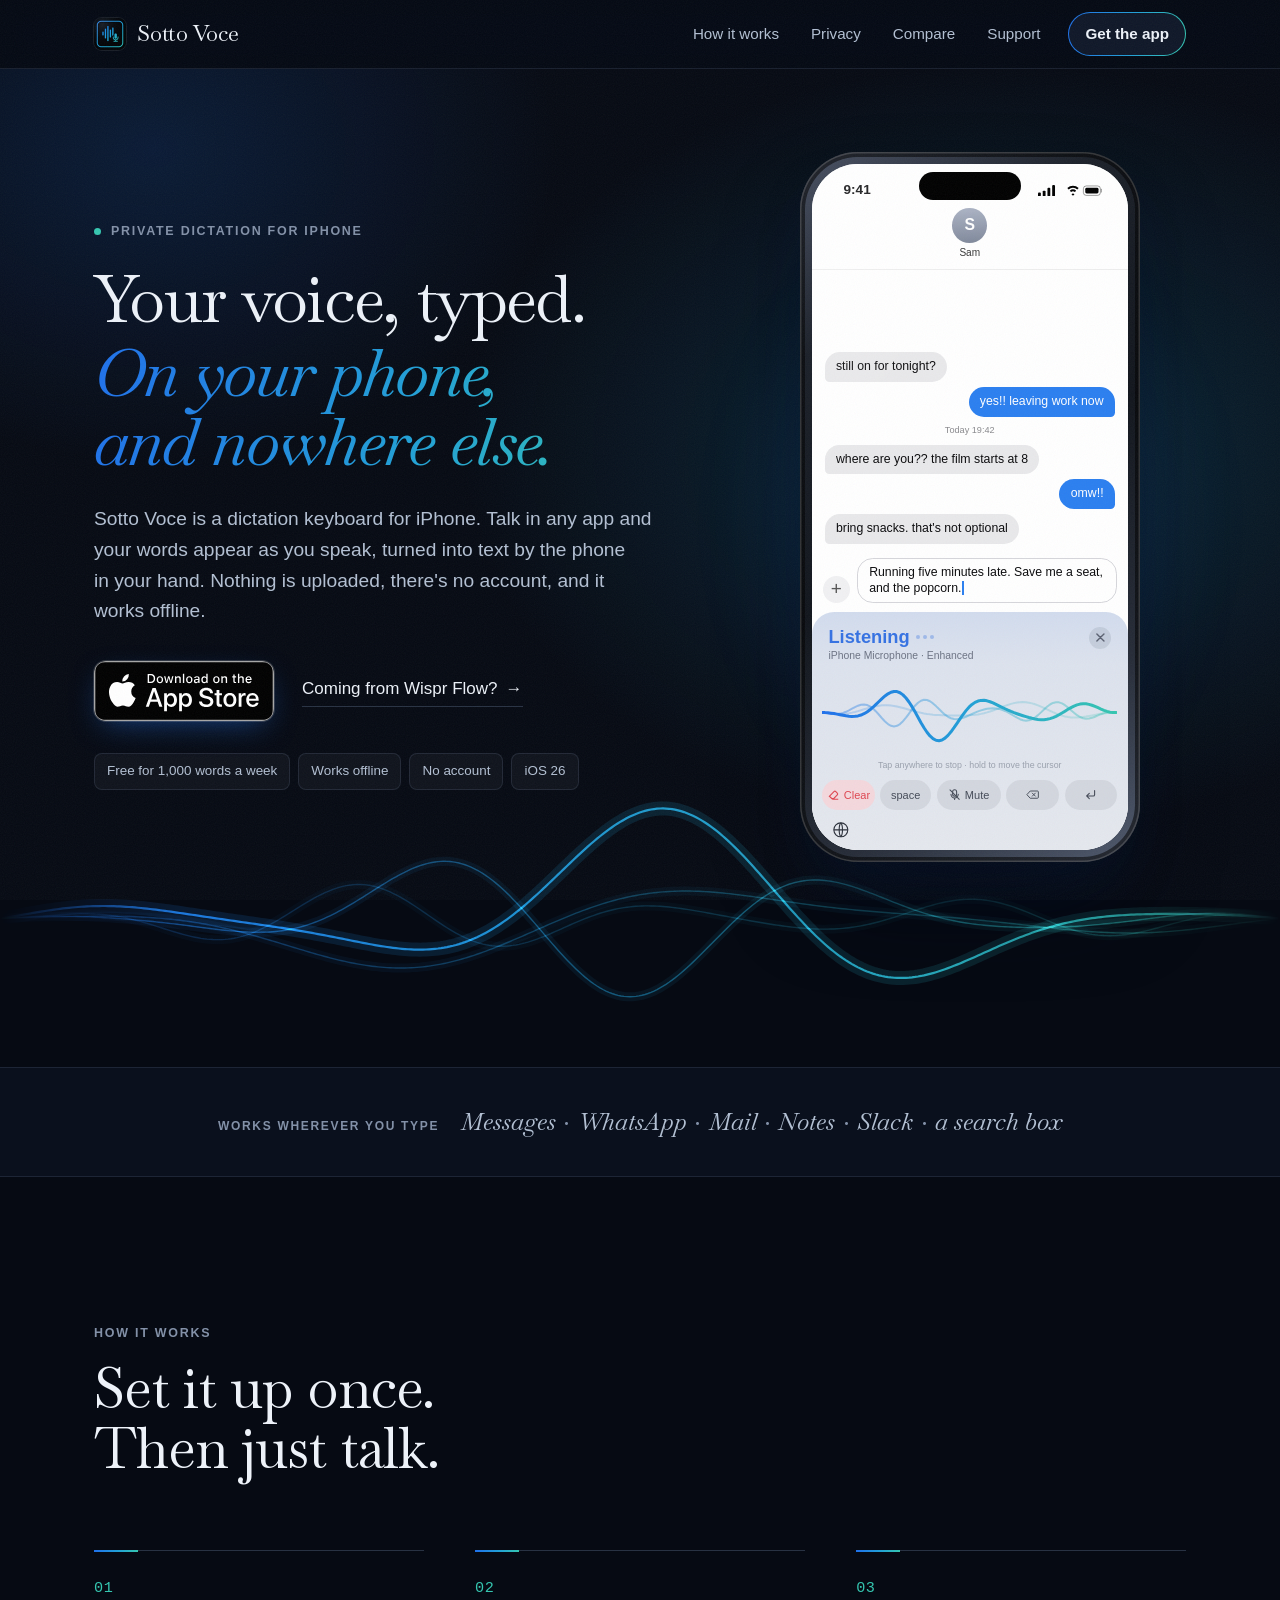
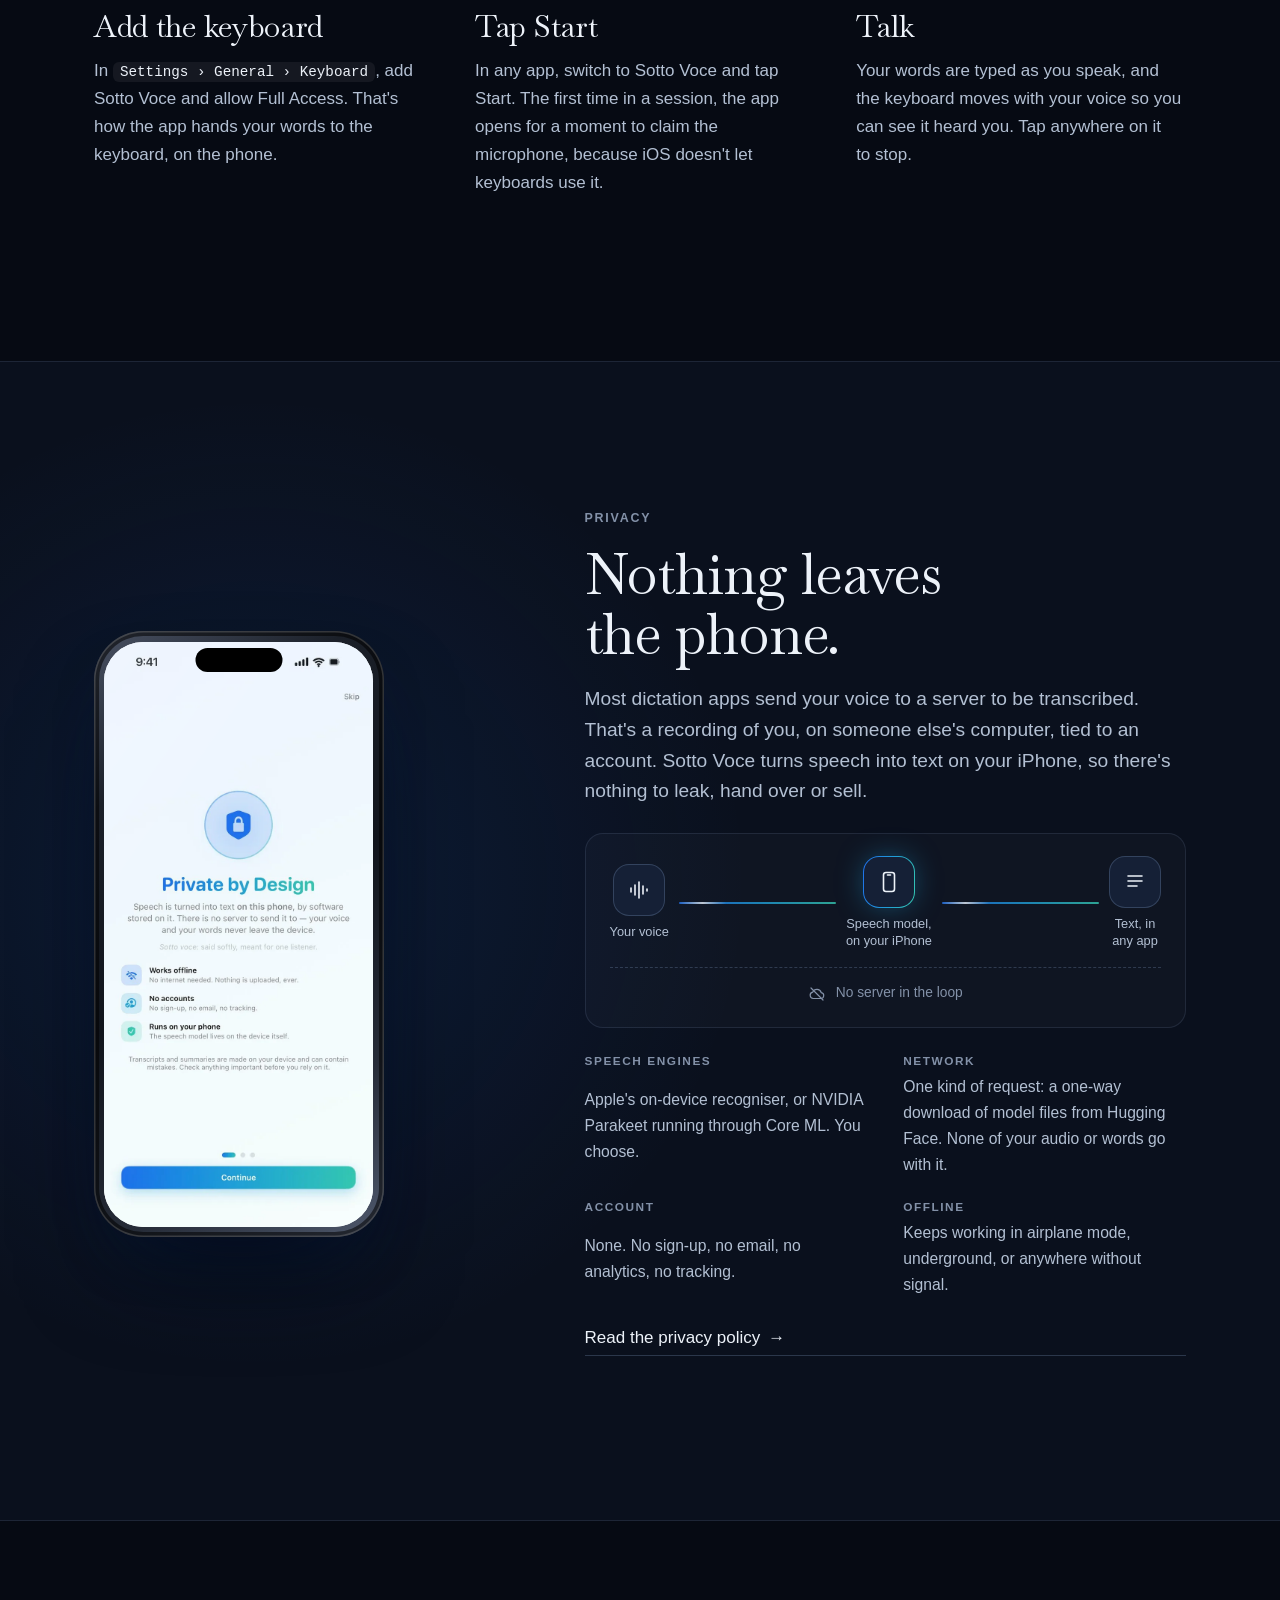
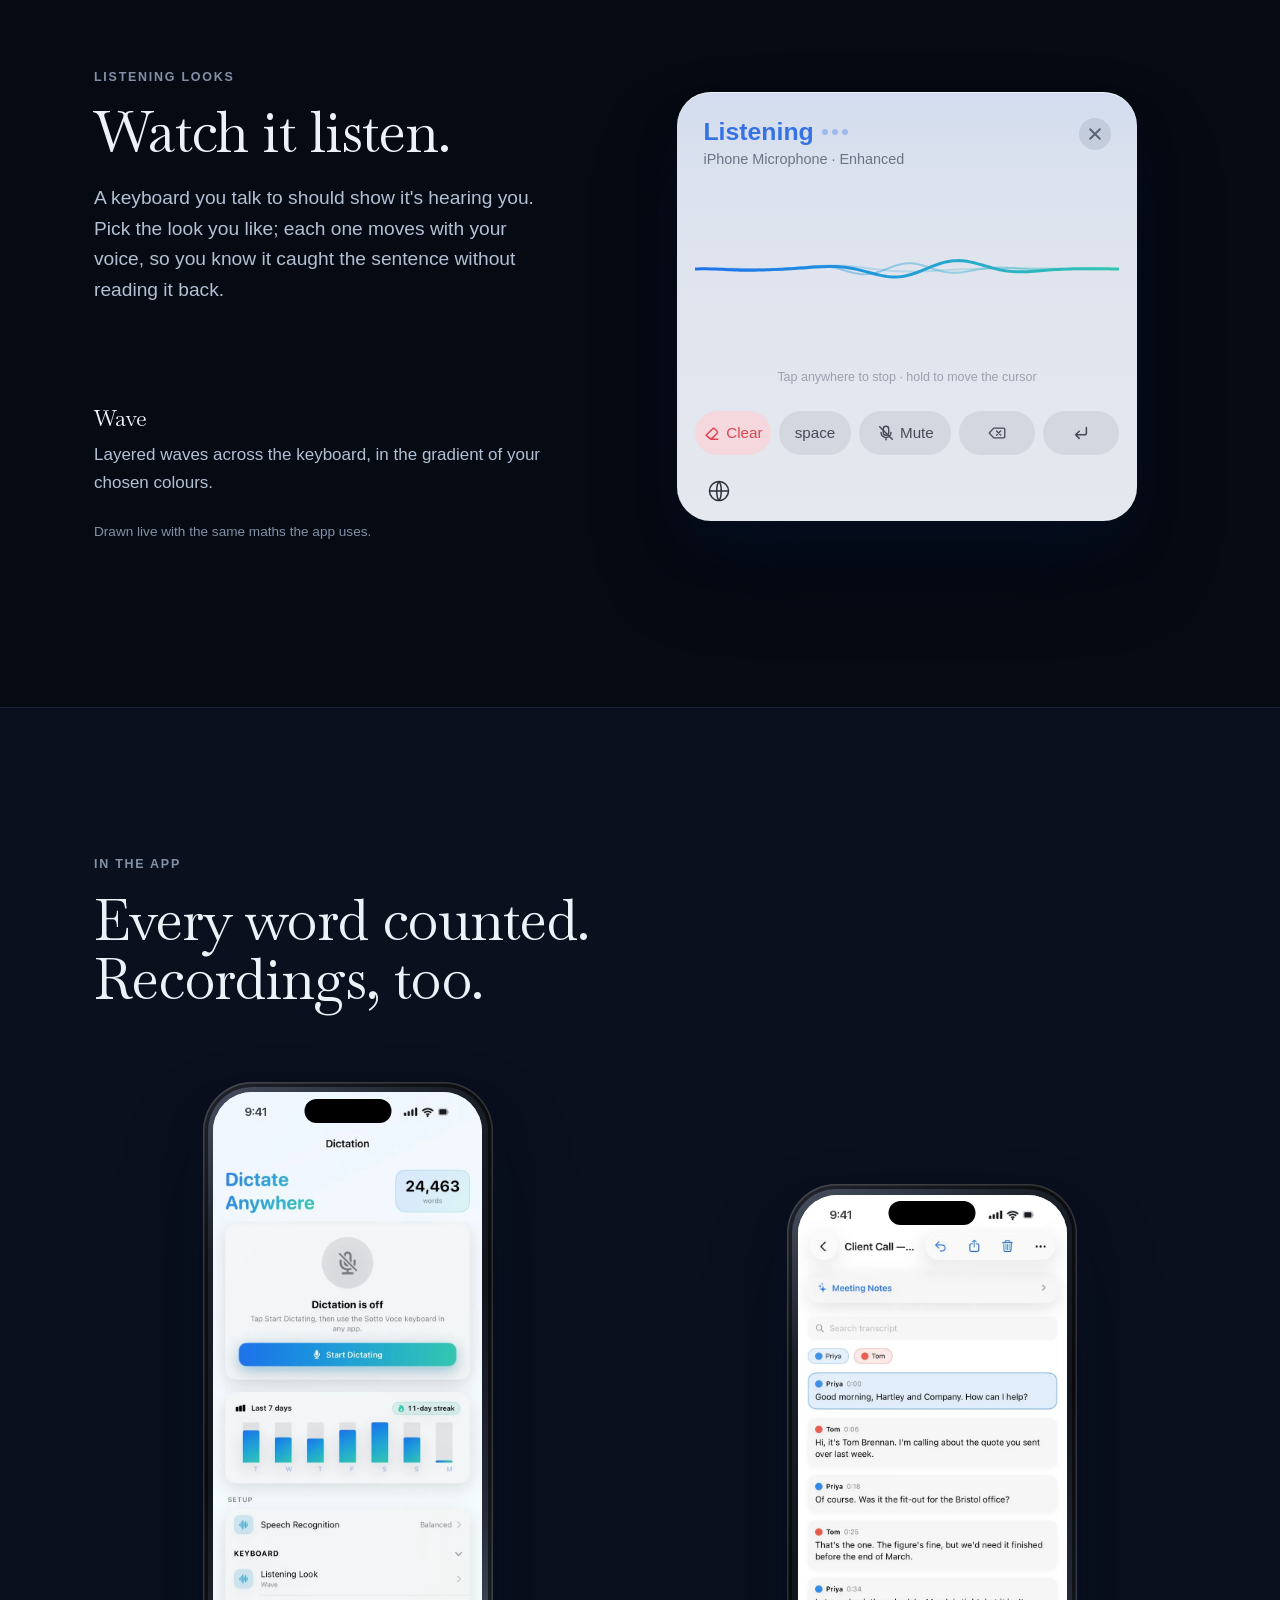
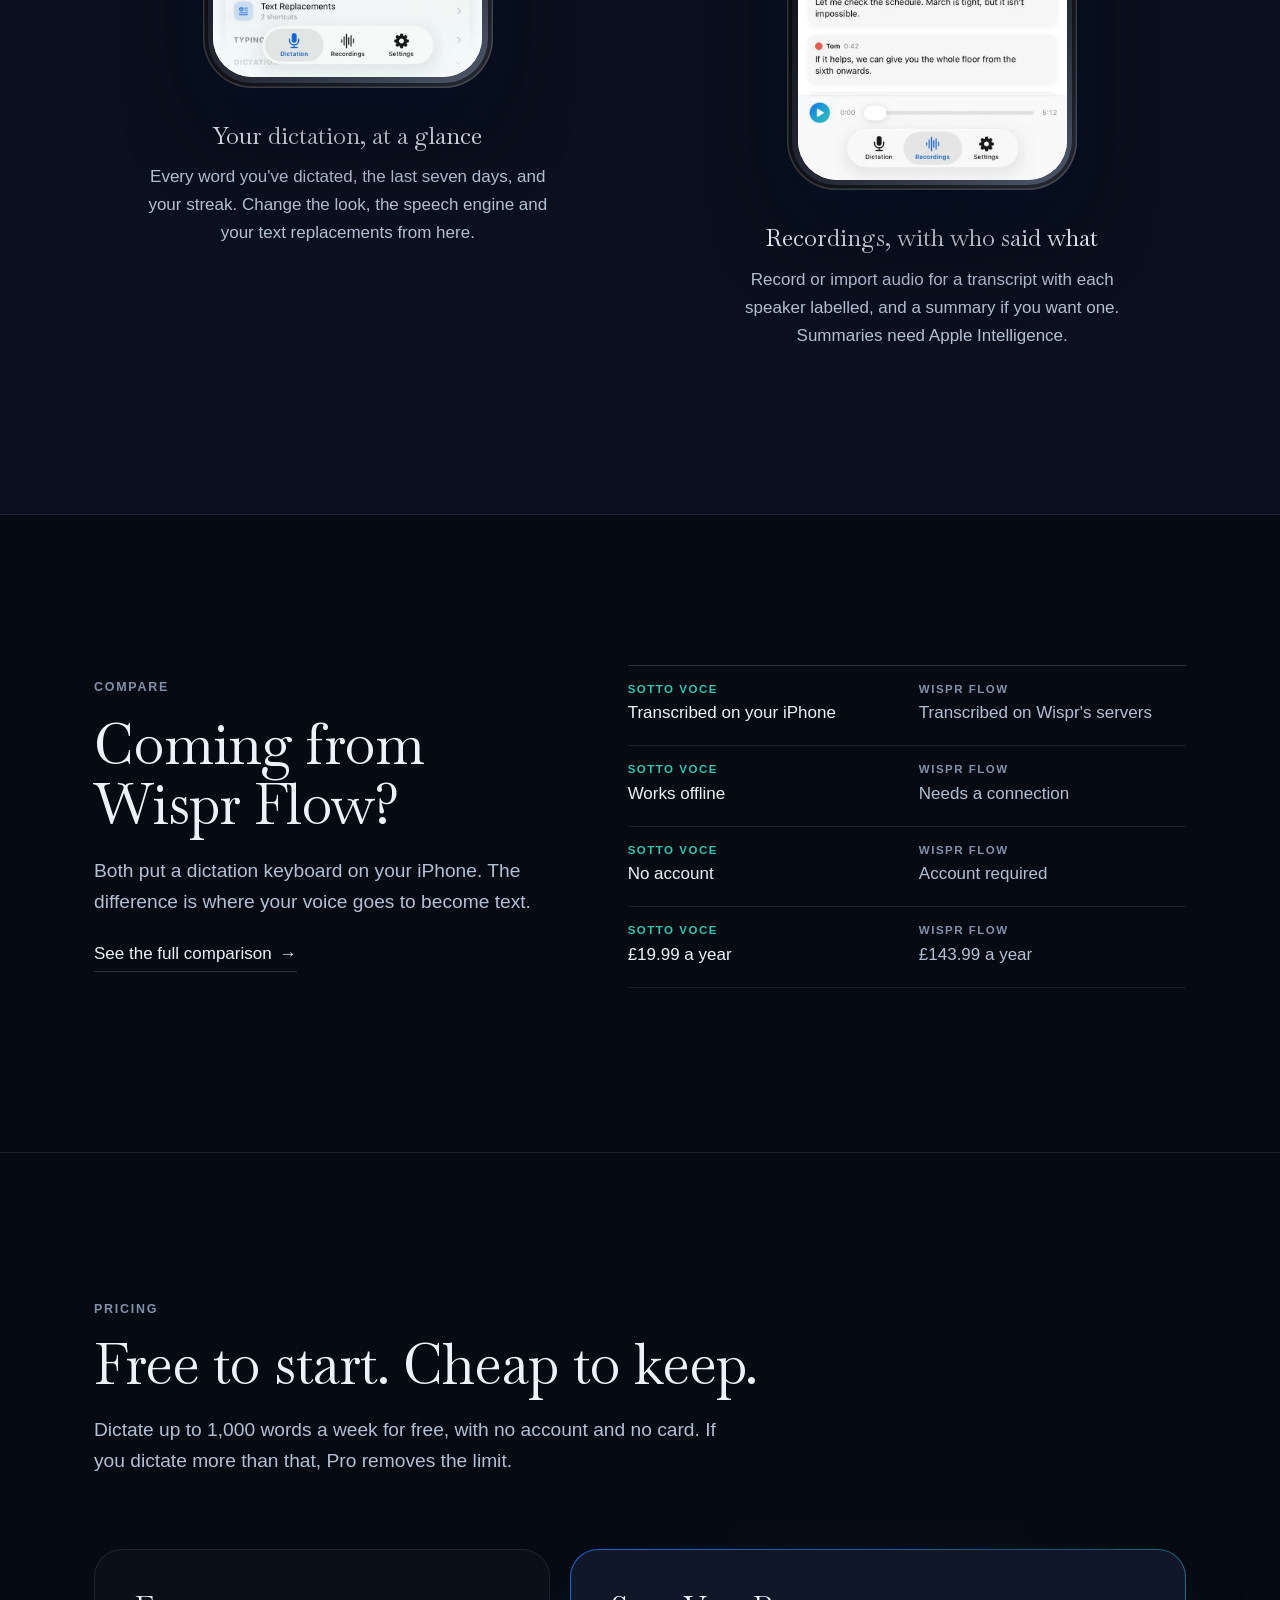
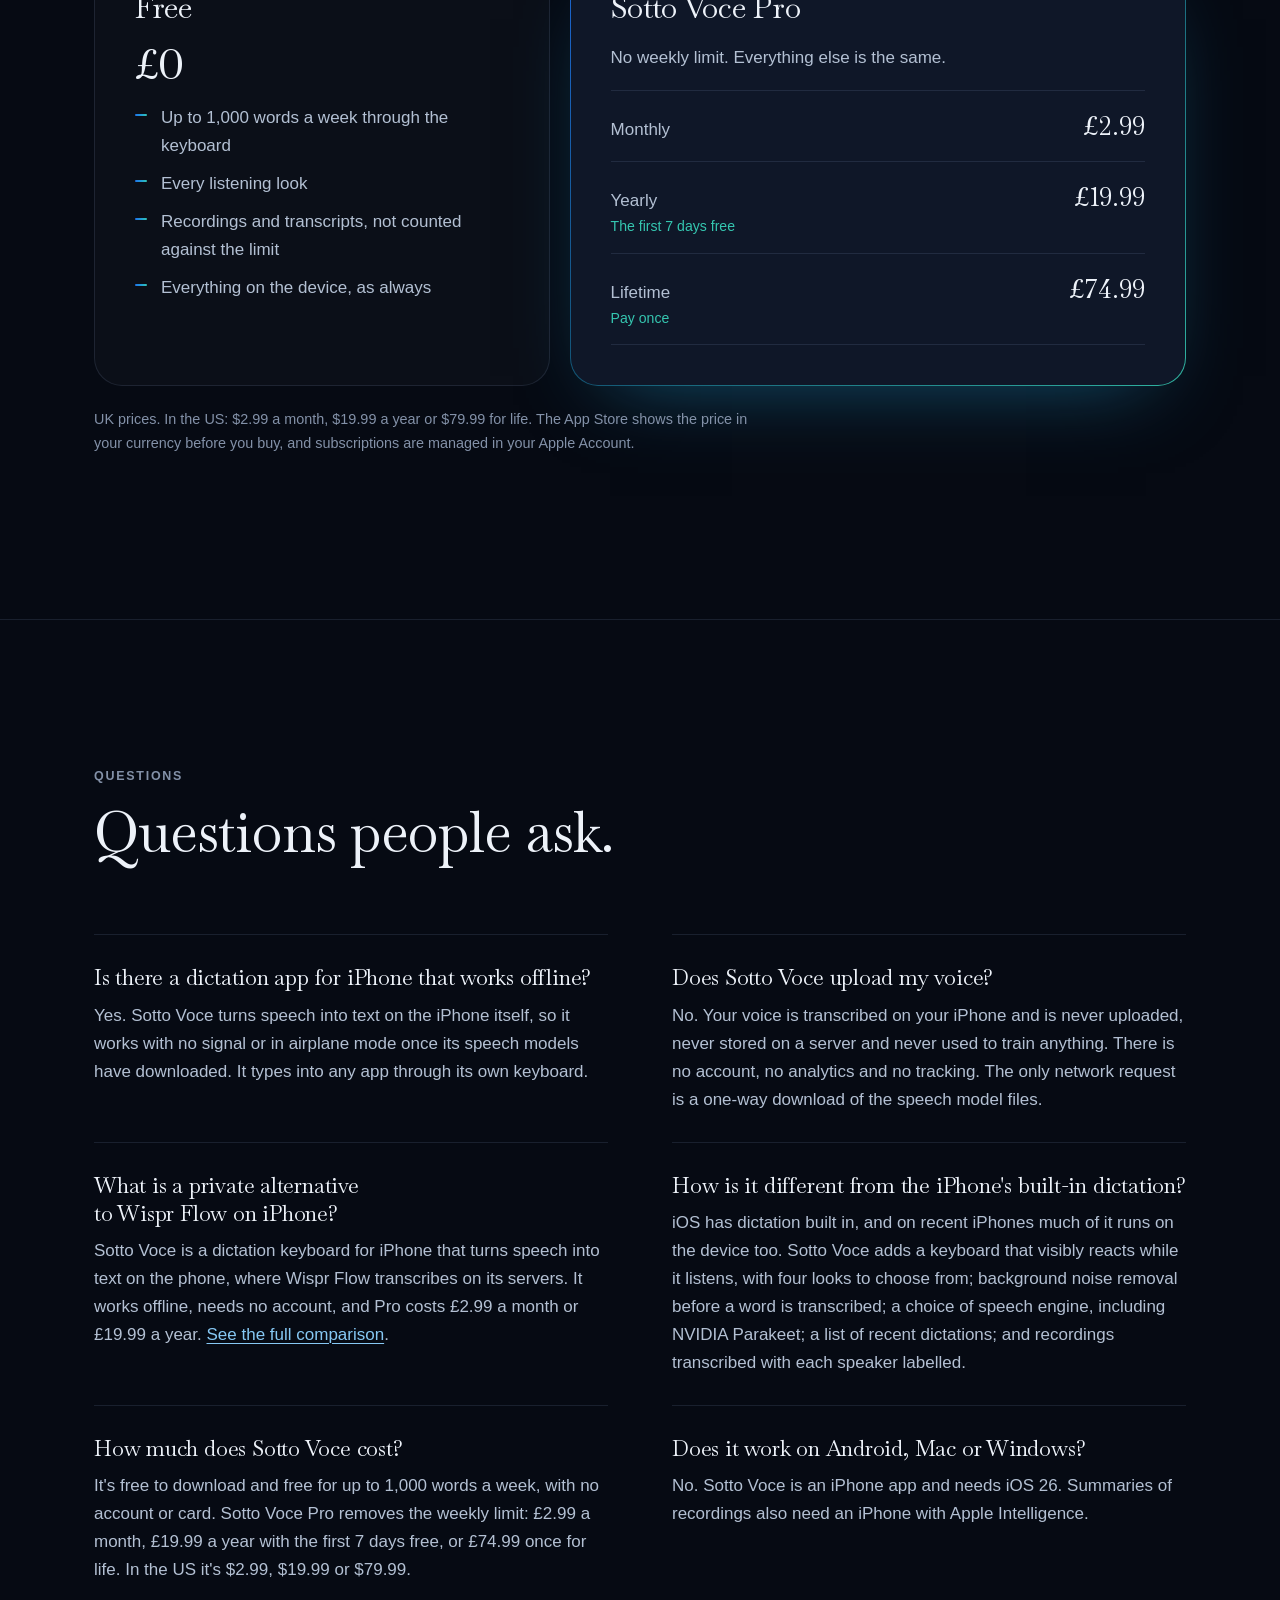
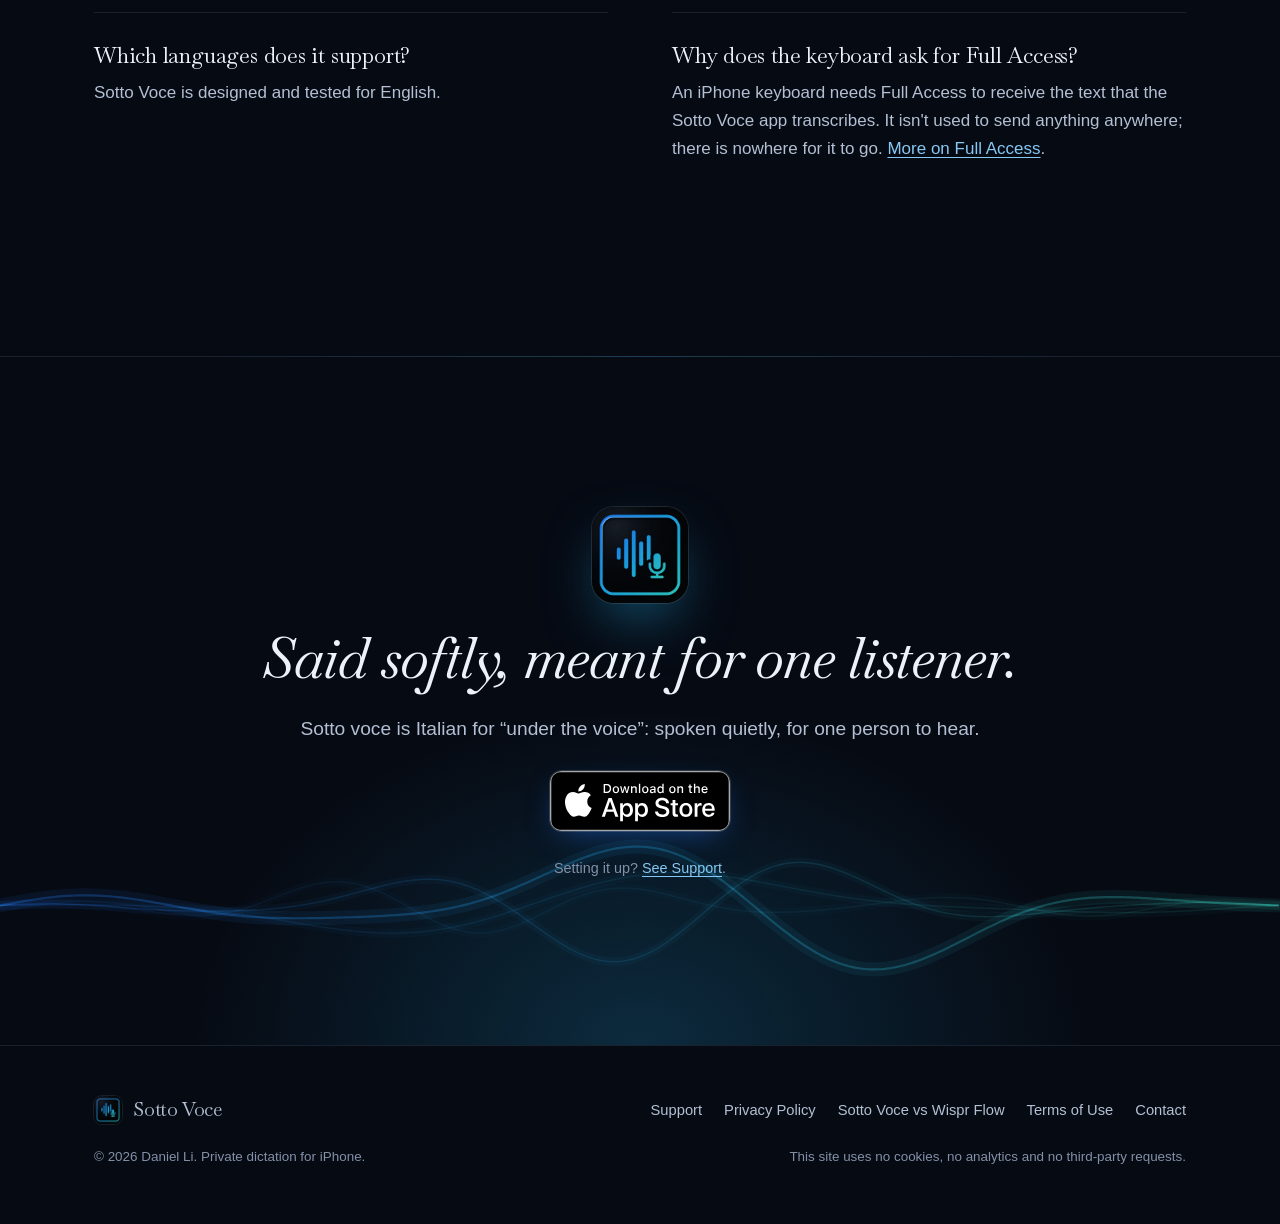
==== commit 576a6c35: "Redesign the site, and add a Wispr Flow comparison page Night-navy design from the app icon, self-ho" ====
--- a/index.html
+++ b/index.html
@@ -2,19 +2,25 @@
 <html lang="en">
 <head>
 <meta charset="utf-8">
-<meta name="viewport" content="width=device-width, initial-scale=1">
+<meta name="viewport" content="width=device-width, initial-scale=1, viewport-fit=cover">
 <title>Sotto Voce: Private Dictation &amp; Speech to Text Keyboard for iPhone</title>
 <meta name="description" content="Sotto Voce is a private dictation keyboard for iPhone. Speech to text runs on your phone: it works offline, in any app, uploads nothing and needs no account. Free for 1,000 words a week.">
 <link rel="canonical" href="https://sottovoce.uk/">
-<meta name="theme-color" content="#f7f4ee" media="(prefers-color-scheme: light)">
-<meta name="theme-color" content="#16140f" media="(prefers-color-scheme: dark)">
+<meta name="theme-color" content="#060a13">
 <meta name="apple-itunes-app" content="app-id=6808935928">
 <meta property="og:title" content="Sotto Voce: Private Dictation">
 <meta property="og:description" content="A dictation keyboard for iPhone that transcribes on your phone. Works offline, uploads nothing, needs no account.">
 <meta property="og:type" content="website">
 <meta property="og:url" content="https://sottovoce.uk/">
-<meta property="og:image" content="https://sottovoce.uk/assets/icon-512.png">
-<meta name="twitter:card" content="summary">
+<meta property="og:image" content="https://sottovoce.uk/assets/og.jpg">
+<meta property="og:image:width" content="1200">
+<meta property="og:image:height" content="630">
+<meta name="twitter:card" content="summary_large_image">
+<link rel="icon" type="image/png" sizes="64x64" href="assets/icon-64.png">
+<link rel="apple-touch-icon" href="assets/icon-180.png">
+<link rel="preload" href="assets/fonts/baskervville-latin.woff2" as="font" type="font/woff2" crossorigin>
+<link rel="preload" href="assets/fonts/baskervville-italic-latin.woff2" as="font" type="font/woff2" crossorigin>
+<link rel="stylesheet" href="style.css">
 <script type="application/ld+json">
 {
   "@context": "https://schema.org",
@@ -28,16 +34,13 @@
   "downloadUrl": "https://apps.apple.com/us/app/sotto-voce/id6808935928",
   "image": "https://sottovoce.uk/assets/icon-512.png",
   "inLanguage": "en",
-  "offers": {
-    "@type": "Offer",
-    "price": "0",
-    "priceCurrency": "GBP",
-    "description": "Free for 1,000 words a week; Sotto Voce Pro removes the limit."
-  },
-  "author": {
-    "@type": "Person",
-    "name": "Daniel Li"
-  }
+  "offers": [
+    {"@type": "Offer", "name": "Free", "price": "0", "priceCurrency": "GBP", "description": "Up to 1,000 words a week."},
+    {"@type": "Offer", "name": "Sotto Voce Pro, monthly", "price": "2.99", "priceCurrency": "GBP"},
+    {"@type": "Offer", "name": "Sotto Voce Pro, yearly", "price": "19.99", "priceCurrency": "GBP", "description": "The first 7 days free."},
+    {"@type": "Offer", "name": "Sotto Voce Pro, lifetime", "price": "74.99", "priceCurrency": "GBP"}
+  ],
+  "author": {"@type": "Person", "name": "Daniel Li"}
 }
 </script>
 <script type="application/ld+json">
@@ -45,76 +48,17 @@
   "@context": "https://schema.org",
   "@type": "FAQPage",
   "mainEntity": [
-    {
-      "@type": "Question",
-      "name": "Is there a dictation app for iPhone that works offline?",
-      "acceptedAnswer": {
-        "@type": "Answer",
-        "text": "Yes. Sotto Voce turns speech into text on the iPhone itself, so it works with no signal or in airplane mode once its speech models have downloaded. It types into any app through its own keyboard."
-      }
-    },
-    {
-      "@type": "Question",
-      "name": "Does Sotto Voce upload my voice?",
-      "acceptedAnswer": {
-        "@type": "Answer",
-        "text": "No. Your voice is transcribed on your iPhone and is never uploaded, never stored on a server and never used to train anything. There is no account, no analytics and no tracking. The only network request is a one-way download of the speech model files."
-      }
-    },
-    {
-      "@type": "Question",
-      "name": "What is a private alternative to Wispr Flow on iPhone?",
-      "acceptedAnswer": {
-        "@type": "Answer",
-        "text": "Sotto Voce is a dictation keyboard for iPhone that transcribes on the device, rather than sending your speech to a server as cloud dictation apps do. It works in any app, works offline, and needs no account."
-      }
-    },
-    {
-      "@type": "Question",
-      "name": "How is it different from the iPhone's built-in dictation?",
-      "acceptedAnswer": {
-        "@type": "Answer",
-        "text": "iOS has dictation built in, and on recent iPhones much of it runs on the device too. Sotto Voce adds a keyboard that visibly reacts while it listens, with four looks to choose from; background noise removal before a word is transcribed; a choice of speech engine, including NVIDIA Parakeet; a list of recent dictations; and recordings transcribed with each speaker labelled."
-      }
-    },
-    {
-      "@type": "Question",
-      "name": "How much does Sotto Voce cost?",
-      "acceptedAnswer": {
-        "@type": "Answer",
-        "text": "It is free to download and free for up to 1,000 words a week, with no account or card. Sotto Voce Pro removes the weekly limit and is billed monthly, yearly with the first 7 days free, or once for lifetime. Prices are shown in the app in your currency."
-      }
-    },
-    {
-      "@type": "Question",
-      "name": "Does it work on Android, Mac or Windows?",
-      "acceptedAnswer": {
-        "@type": "Answer",
-        "text": "No. Sotto Voce is an iPhone app and needs iOS 26. Summaries of recordings also need an iPhone with Apple Intelligence."
-      }
-    },
-    {
-      "@type": "Question",
-      "name": "Which languages does it support?",
-      "acceptedAnswer": {
-        "@type": "Answer",
-        "text": "Sotto Voce is designed and tested for English."
-      }
-    },
-    {
-      "@type": "Question",
-      "name": "Why does the keyboard ask for Full Access?",
-      "acceptedAnswer": {
-        "@type": "Answer",
-        "text": "An iPhone keyboard needs Full Access to receive the text that the Sotto Voce app transcribes. It is not used to send anything anywhere; there is nowhere for it to go."
-      }
-    }
+    {"@type": "Question", "name": "Is there a dictation app for iPhone that works offline?", "acceptedAnswer": {"@type": "Answer", "text": "Yes. Sotto Voce turns speech into text on the iPhone itself, so it works with no signal or in airplane mode once its speech models have downloaded. It types into any app through its own keyboard."}},
+    {"@type": "Question", "name": "Does Sotto Voce upload my voice?", "acceptedAnswer": {"@type": "Answer", "text": "No. Your voice is transcribed on your iPhone and is never uploaded, never stored on a server and never used to train anything. There is no account, no analytics and no tracking. The only network request is a one-way download of the speech model files."}},
+    {"@type": "Question", "name": "What is a private alternative to Wispr Flow on iPhone?", "acceptedAnswer": {"@type": "Answer", "text": "Sotto Voce is a dictation keyboard for iPhone that turns speech into text on the phone, where Wispr Flow transcribes on its servers. It works offline, needs no account, and Pro costs £2.99 a month or £19.99 a year."}},
+    {"@type": "Question", "name": "How is it different from the iPhone's built-in dictation?", "acceptedAnswer": {"@type": "Answer", "text": "iOS has dictation built in, and on recent iPhones much of it runs on the device too. Sotto Voce adds a keyboard that visibly reacts while it listens, with four looks to choose from; background noise removal before a word is transcribed; a choice of speech engine, including NVIDIA Parakeet; a list of recent dictations; and recordings transcribed with each speaker labelled."}},
+    {"@type": "Question", "name": "How much does Sotto Voce cost?", "acceptedAnswer": {"@type": "Answer", "text": "It is free to download and free for up to 1,000 words a week, with no account or card. Sotto Voce Pro removes the weekly limit: £2.99 a month, £19.99 a year with the first 7 days free, or £74.99 once for life. In the US it is $2.99, $19.99 or $79.99."}},
+    {"@type": "Question", "name": "Does it work on Android, Mac or Windows?", "acceptedAnswer": {"@type": "Answer", "text": "No. Sotto Voce is an iPhone app and needs iOS 26. Summaries of recordings also need an iPhone with Apple Intelligence."}},
+    {"@type": "Question", "name": "Which languages does it support?", "acceptedAnswer": {"@type": "Answer", "text": "Sotto Voce is designed and tested for English."}},
+    {"@type": "Question", "name": "Why does the keyboard ask for Full Access?", "acceptedAnswer": {"@type": "Answer", "text": "An iPhone keyboard needs Full Access to receive the text that the Sotto Voce app transcribes. It is not used to send anything anywhere; there is nowhere for it to go."}}
   ]
 }
 </script>
-<link rel="icon" type="image/png" sizes="64x64" href="assets/icon-64.png">
-<link rel="apple-touch-icon" href="assets/icon-180.png">
-<link rel="stylesheet" href="style.css">
 </head>
 <body>
 <a class="skip" href="#main">Skip to content</a>
@@ -124,9 +68,11 @@
     <a class="brand" href="./"><img src="assets/icon-64.png" alt="" width="32" height="32"><span>Sotto Voce</span></a>
     <nav class="site-nav" aria-label="Site">
       <ul>
-        <li><a href="support.html">Support</a></li>
-        <li><a href="privacy.html">Privacy</a></li>
-        <li><a href="https://apps.apple.com/us/app/sotto-voce/id6808935928">App Store</a></li>
+        <li class="hide-sm"><a href="#how">How it works</a></li>
+        <li class="hide-sm"><a href="#privacy">Privacy</a></li>
+        <li class="hide-sm"><a href="vs-wispr-flow.html">Compare</a></li>
+        <li class="hide-xs"><a href="support.html">Support</a></li>
+        <li><a class="get" href="https://apps.apple.com/app/sotto-voce/id6808935928">Get the app</a></li>
       </ul>
     </nav>
   </div>
@@ -135,207 +81,299 @@
 <main id="main">
 
 <section class="hero" aria-labelledby="hero-title">
-  <div class="wrap">
-    <div>
-      <img class="hero-icon" src="assets/icon-256.png" srcset="assets/icon-256.png 1x, assets/icon-512.png 2x" alt="Sotto Voce app icon" width="88" height="88">
-      <p class="eyebrow">Sotto Voce · Private dictation for iPhone</p>
-      <h1 id="hero-title">Your voice, typed. <span class="accent">On your phone, and nowhere else.</span></h1>
-      <p class="lede">Dictate anywhere you can type — messages, notes, email, search. Every word is transcribed on your iPhone. Nothing is uploaded, and no account is needed.</p>
-      <div class="cta">
-        <a class="badge-link" href="https://apps.apple.com/us/app/sotto-voce/id6808935928">
+  <canvas class="hero-waves" data-waves="hero" aria-hidden="true"></canvas>
+  <div class="wrap">
+    <div class="hero-copy">
+      <p class="eyebrow"><span class="live" aria-hidden="true"></span>Private dictation for iPhone</p>
+      <h1 id="hero-title">Your voice, typed. <em class="accent">On your phone, and nowhere else.</em></h1>
+      <p class="lede">Sotto Voce is a dictation keyboard for iPhone. Talk in any app and your words appear as you speak, turned into text by the phone in your hand. Nothing is uploaded, there's no account, and it works offline.</p>
+      <div class="hero-cta">
+        <a class="badge-link" href="https://apps.apple.com/app/sotto-voce/id6808935928">
           <img src="assets/app-store-badge.svg" alt="Download Sotto Voce on the App Store" width="180" height="60">
         </a>
-        <p class="fine">Free to try: 1,000 words a week.<br>Requires iPhone with iOS 26.</p>
-      </div>
-    </div>
-    <div>
-      <div class="phone">
-        <video id="demo" autoplay muted loop playsinline preload="auto" poster="assets/dictation-poster.jpg"
-               aria-label="Sotto Voce's keyboard listening in a chat, typing the words as they are spoken: Running five minutes late. Save me a seat, and the popcorn!">
-          <source src="assets/dictation-loop.mp4" type="video/mp4">
-          <img src="assets/dictation-poster.jpg" alt="Sotto Voce's keyboard listening in a chat" width="432" height="800">
-        </video>
-      </div>
-    </div>
-  </div>
-</section>
-
-<section class="section section-alt" aria-labelledby="glance-title">
-  <div class="wrap">
-    <div class="section-head">
-      <h2 id="glance-title">Sotto Voce at a glance.</h2>
-      <p>Sotto Voce is a private dictation keyboard and speech-to-text app for iPhone. Everything you say is turned into text on the phone in your hand.</p>
-    </div>
-    <dl class="facts">
-      <div><dt>What it is</dt><dd>A keyboard for iPhone that types what you say, plus an app for transcribing recordings.</dd></div>
-      <div><dt>Where it works</dt><dd>Any app you can type in: Messages, WhatsApp, Mail, Notes, search boxes.</dd></div>
-      <div><dt>Privacy</dt><dd>Speech is transcribed on the iPhone. Audio is never uploaded or stored on a server. No account, no analytics.</dd></div>
-      <div><dt>Offline</dt><dd>Works with no connection once its speech models have downloaded.</dd></div>
-      <div><dt>Price</dt><dd>Free for 1,000 words a week. Pro removes the limit: monthly, yearly or lifetime.</dd></div>
-      <div><dt>Needs</dt><dd>An iPhone with iOS 26. Summaries of recordings need Apple Intelligence.</dd></div>
-      <div><dt>Language</dt><dd>English.</dd></div>
-      <div><dt>Made by</dt><dd>Daniel Li, an independent developer.</dd></div>
-    </dl>
-  </div>
-</section>
-
-<section class="section" aria-labelledby="anywhere-title">
-  <div class="wrap">
-    <div class="section-head">
-      <h2 id="anywhere-title">Speak, and it types where you already are.</h2>
-      <p>Your words appear in whatever you were already typing in — a message, an email, a note, a search box. No copying and pasting.</p>
-    </div>
-    <ul class="points points-grid">
-      <li><strong>Speak in any app</strong>It works everywhere the system keyboard does.</li>
-      <li><strong>Hears you over the room</strong>Background noise is stripped out before a word is transcribed.</li>
-      <li><strong>Recent dictations</strong>The last things you said, if you need them again.</li>
-      <li><strong>A keyboard that stays out of the way</strong>A full QWERTY that behaves the way iOS does, with the microphone where you expect it. Nothing to learn.</li>
-    </ul>
-  </div>
-</section>
-
-<section class="section privacy-band" aria-labelledby="privacy-title">
-  <div class="wrap split reverse">
-    <div>
-      <h2 id="privacy-title">Why on-device matters.</h2>
-      <p class="lede">Dictation apps usually send your voice to a server. That is a recording of you in someone else’s data centre, attached to an account. Sotto Voce does the whole thing on the phone in your hand, so there is nothing to leak, subpoena, or sell.</p>
-      <ul class="privacy-grid">
-        <li class="pill"><div class="rule"></div><h3>On your phone</h3><p>Speech is turned into text on your iPhone. Summaries run on the device too.</p></li>
-        <li class="pill"><div class="rule"></div><h3>Nothing uploaded</h3><p>Your voice is never uploaded, never stored on a server, and never used to train anything.</p></li>
-        <li class="pill"><div class="rule"></div><h3>No account</h3><p>No sign-up, no email, no analytics, no tracking.</p></li>
+        <a class="text-link" href="vs-wispr-flow.html">Coming from Wispr Flow? <span class="arrow" aria-hidden="true">→</span></a>
+      </div>
+      <ul class="hero-facts" aria-label="At a glance">
+        <li>Free for 1,000 words a week</li>
+        <li>Works offline</li>
+        <li>No account</li>
+        <li>iOS 26</li>
       </ul>
-      <p><strong>Works offline.</strong> The app’s only network request is a one-way download of on-device model files from Hugging Face. None of your audio or text goes with it, and nothing is sent back. <a href="privacy.html">Read the privacy policy</a>.</p>
-    </div>
-    <figure class="shot">
-      <picture>
-        <source srcset="assets/screenshot-2.webp" type="image/webp">
-        <img src="assets/screenshot-2.jpg" width="600" height="1304" loading="lazy"
-             alt="App Store screenshot: “Your voice never leaves your phone” — the app’s Private by Design screen: works offline, no accounts, runs on your phone.">
-      </picture>
-    </figure>
-  </div>
-</section>
-
-<section class="section" aria-labelledby="looks-title">
-  <div class="wrap">
-    <div class="split">
-      <div class="section-head">
-        <h2 id="looks-title">Dictation you can watch.</h2>
-        <p>Sotto Voce shows you it is listening. A live surface moves with your voice as you speak, so you can see it caught the sentence without reading it back. Pick the look that suits you.</p>
-      </div>
-      <figure class="shot">
+    </div>
+
+    <div class="hero-stage">
+      <div class="device" role="img" aria-label="An iPhone in a chat with Sam. The Sotto Voce keyboard is listening, its wave moving with the voice, and the words are typed into the message field as they are spoken.">
+        <div class="device-screen">
+          <div class="mock" data-demo="chat" aria-hidden="true">
+            <div class="mock-status">
+              <span>9:41</span>
+              <svg viewBox="0 0 68 12" fill="#000"><rect x="0" y="8" width="3" height="4" rx="1"/><rect x="5" y="6" width="3" height="6" rx="1"/><rect x="10" y="3" width="3" height="9" rx="1"/><rect x="15" y="0" width="3" height="12" rx="1"/><path d="M31 3.2a9 9 0 0 1 12 0l-1.4 1.5a7 7 0 0 0-9.2 0zm2.6 2.8a5.2 5.2 0 0 1 6.8 0L39 7.4a3.2 3.2 0 0 0-4 0zM37 11.5l-1.6-1.8a2.3 2.3 0 0 1 3.2 0z"/><rect x="48" y="1" width="18" height="10" rx="3" fill="none" stroke="#000" stroke-opacity=".4"/><rect x="50" y="3" width="14" height="6" rx="1.5"/><rect x="66.8" y="4" width="1.2" height="4" rx=".6" fill-opacity=".4"/></svg>
+            </div>
+            <div class="mock-head"><div class="mock-avatar">S</div><div class="mock-name">Sam</div></div>
+            <div class="mock-thread" data-thread>
+              <div class="bubble in">still on for tonight?</div>
+              <div class="bubble out">yes!! leaving work now</div>
+              <div class="mock-stamp">Today 19:42</div>
+              <div class="bubble in">where are you?? the film starts at 8</div>
+              <div class="bubble out">omw!!</div>
+              <div class="bubble in">bring snacks. that's not optional</div>
+            </div>
+            <div class="mock-input">
+              <div class="mock-plus">+</div>
+              <div class="mock-field"><span data-typed>Running five minutes late. Save me a seat, and the popcorn.</span><span class="caret"></span></div>
+            </div>
+            <div class="kb">
+              <div class="kb-top">
+                <div>
+                  <div class="kb-title">Listening <span class="kb-dots"><i></i><i></i><i></i></span></div>
+                  <div class="kb-sub">iPhone Microphone · Enhanced</div>
+                </div>
+                <div class="kb-close"><svg viewBox="0 0 10 10" stroke="#5b6272" stroke-width="1.6" stroke-linecap="round"><path d="M1 1l8 8M9 1l-8 8"/></svg></div>
+              </div>
+              <canvas class="kb-visual" data-look="wave" data-voice="hero"></canvas>
+              <div class="kb-hint">Tap anywhere to stop · hold to move the cursor</div>
+              <div class="kb-keys">
+                <div class="kb-key clear"><svg viewBox="0 0 20 20" fill="none" stroke="currentColor" stroke-width="1.7"><path d="M8 17h9M3.5 12.5l7-7a2 2 0 0 1 2.8 0l2.2 2.2a2 2 0 0 1 0 2.8L10 16H7.5z"/></svg>Clear</div>
+                <div class="kb-key">space</div>
+                <div class="kb-key"><svg viewBox="0 0 20 20" fill="none" stroke="currentColor" stroke-width="1.6" stroke-linecap="round"><rect x="7" y="2.5" width="6" height="10" rx="3"/><path d="M4.5 9.5a5.5 5.5 0 0 0 11 0M10 15v2.5M3 3l14 14"/></svg>Mute</div>
+                <div class="kb-key"><svg viewBox="0 0 22 16" fill="none" stroke="currentColor" stroke-width="1.6" stroke-linejoin="round"><path d="M7 2h12a1.5 1.5 0 0 1 1.5 1.5v9A1.5 1.5 0 0 1 19 14H7L1.5 8z"/><path d="M10.5 5.5l5 5M15.5 5.5l-5 5" stroke-linecap="round"/></svg></div>
+                <div class="kb-key"><svg viewBox="0 0 20 20" fill="none" stroke="currentColor" stroke-width="1.7" stroke-linecap="round" stroke-linejoin="round"><path d="M16 4v6a2 2 0 0 1-2 2H4M8 8l-4 4 4 4"/></svg></div>
+              </div>
+              <div class="kb-globe"><svg viewBox="0 0 24 24" fill="none" stroke="#2a2f3a" stroke-width="1.5"><circle cx="12" cy="12" r="9.5"/><path d="M2.5 12h19M12 2.5c3 3.2 3 15.8 0 19M12 2.5c-3 3.2-3 15.8 0 19"/></svg></div>
+            </div>
+          </div>
+        </div>
+      </div>
+    </div>
+  </div>
+</section>
+
+<section class="anywhere" aria-label="Where it works">
+  <div class="wrap">
+    <span class="label">Works wherever you type</span>
+    <p class="apps">Messages <span>·</span> WhatsApp <span>·</span> Mail <span>·</span> Notes <span>·</span> Slack <span>·</span> a search box</p>
+  </div>
+</section>
+
+<section class="section" id="how" aria-labelledby="how-title">
+  <div class="wrap">
+    <div class="section-head reveal">
+      <p class="eyebrow">How it works</p>
+      <h2 id="how-title">Set it up once. <br>Then just talk.</h2>
+    </div>
+    <ol class="steps-flow">
+      <li class="reveal">
+        <h3>Add the keyboard</h3>
+        <p>In <span class="path">Settings › General › Keyboard</span>, add Sotto Voce and allow Full Access. That's how the app hands your words to the keyboard, on the phone.</p>
+      </li>
+      <li class="reveal">
+        <h3>Tap Start</h3>
+        <p>In any app, switch to Sotto Voce and tap Start. The first time in a session, the app opens for a moment to claim the microphone, because iOS doesn't let keyboards use it.</p>
+      </li>
+      <li class="reveal">
+        <h3>Talk</h3>
+        <p>Your words are typed as you speak, and the keyboard moves with your voice so you can see it heard you. Tap anywhere on it to stop.</p>
+      </li>
+    </ol>
+  </div>
+</section>
+
+<section class="section privacy" id="privacy" aria-labelledby="privacy-title">
+  <div class="wrap">
+    <div class="device sm reveal">
+      <div class="device-screen">
         <picture>
-          <source srcset="assets/screenshot-3.webp" type="image/webp">
-          <img src="assets/screenshot-3.jpg" width="600" height="1304" loading="lazy"
-               alt="App Store screenshot: “Watch it listen. Pick your look.” — the keyboard’s four listening looks: Glow, Card, Wave and Ring.">
+          <source srcset="assets/screen-privacy.webp" type="image/webp">
+          <img src="assets/screen-privacy.jpg" width="720" height="1564" loading="lazy" alt="Sotto Voce's Private by Design screen: speech is turned into text on this phone. Works offline, no accounts, runs on your phone.">
         </picture>
+      </div>
+    </div>
+    <div class="privacy-copy">
+      <div class="section-head reveal" style="margin-bottom:0">
+        <p class="eyebrow">Privacy</p>
+        <h2 id="privacy-title">Nothing leaves the phone.</h2>
+        <p class="lede">Most dictation apps send your voice to a server to be transcribed. That's a recording of you, on someone else's computer, tied to an account. Sotto Voce turns speech into text on your iPhone, so there's nothing to leak, hand over or sell.</p>
+      </div>
+      <div class="flow reveal" role="img" aria-label="Your voice goes into the iPhone, where the speech model turns it into text in any app. No server is involved.">
+        <div class="flow-node">
+          <div class="glyph"><svg viewBox="0 0 24 24" fill="none" stroke="currentColor" stroke-width="1.6" stroke-linecap="round"><path d="M4 10v4M8 7v10M12 4v16M16 8v8M20 11v2"/></svg></div>
+          <small>Your voice</small>
+        </div>
+        <div class="flow-line"></div>
+        <div class="flow-node phone">
+          <div class="glyph"><svg viewBox="0 0 24 24" fill="none" stroke="currentColor" stroke-width="1.6"><rect x="6.5" y="2.5" width="11" height="19" rx="2.5"/><path d="M10.5 5h3" stroke-linecap="round"/></svg></div>
+          <small>Speech model,<br>on your iPhone</small>
+        </div>
+        <div class="flow-line"></div>
+        <div class="flow-node">
+          <div class="glyph"><svg viewBox="0 0 24 24" fill="none" stroke="currentColor" stroke-width="1.6" stroke-linecap="round"><path d="M5 6h14M5 11h14M5 16h9"/></svg></div>
+          <small>Text, in<br>any app</small>
+        </div>
+        <p class="flow-note"><svg viewBox="0 0 24 24" fill="none" stroke="currentColor" stroke-width="1.6" stroke-linecap="round"><path d="M7 18h10a4 4 0 0 0 .6-7.95A6 6 0 0 0 6.3 9.5 4.3 4.3 0 0 0 7 18z"/><path d="M4 4l16 16"/></svg>No server in the loop</p>
+      </div>
+      <dl class="facts reveal">
+        <div><dt>Speech engines</dt><dd>Apple's on-device recogniser, or NVIDIA Parakeet running through Core ML. You choose.</dd></div>
+        <div><dt>Network</dt><dd>One kind of request: a one-way download of model files from Hugging Face. None of your audio or words go with it.</dd></div>
+        <div><dt>Account</dt><dd>None. No sign-up, no email, no analytics, no tracking.</dd></div>
+        <div><dt>Offline</dt><dd>Keeps working in airplane mode, underground, or anywhere without signal.</dd></div>
+      </dl>
+      <a class="text-link reveal" href="privacy.html">Read the privacy policy <span class="arrow" aria-hidden="true">→</span></a>
+    </div>
+  </div>
+</section>
+
+<section class="section looks" id="looks" aria-labelledby="looks-title">
+  <div class="wrap">
+    <div class="looks-copy">
+      <div class="section-head reveal" style="margin-bottom:0">
+        <p class="eyebrow">Listening looks</p>
+        <h2 id="looks-title">Watch it listen.</h2>
+        <p class="lede">A keyboard you talk to should show it's hearing you. Pick the look you like; each one moves with your voice, so you know it caught the sentence without reading it back.</p>
+      </div>
+      <div class="look-tabs reveal" role="tablist" aria-label="Listening looks">
+        <button role="tab" id="tab-glow" aria-selected="false" aria-controls="look-panel" data-set-look="glow" tabindex="-1">Glow</button>
+        <button role="tab" id="tab-card" aria-selected="false" aria-controls="look-panel" data-set-look="card" tabindex="-1">Card</button>
+        <button role="tab" id="tab-wave" aria-selected="true" aria-controls="look-panel" data-set-look="wave">Wave</button>
+        <button role="tab" id="tab-ring" aria-selected="false" aria-controls="look-panel" data-set-look="ring" tabindex="-1">Ring</button>
+      </div>
+      <p class="look-caption" data-look-caption aria-live="polite"><strong>Wave</strong>Layered waves across the keyboard, in the gradient of your chosen colours.</p>
+      <p class="maths-note">Drawn live with the same maths the app uses.</p>
+    </div>
+    <div class="look-stage reveal">
+      <div class="kb panel" id="look-panel" role="tabpanel" aria-labelledby="tab-wave">
+        <div class="kb-top">
+          <div>
+            <div class="kb-title">Listening <span class="kb-dots"><i></i><i></i><i></i></span></div>
+            <div class="kb-sub">iPhone Microphone · Enhanced</div>
+          </div>
+          <div class="kb-close"><svg viewBox="0 0 10 10" stroke="#5b6272" stroke-width="1.6" stroke-linecap="round"><path d="M1 1l8 8M9 1l-8 8"/></svg></div>
+        </div>
+        <canvas class="kb-visual" data-look="wave" data-voice="looks" data-look-canvas aria-hidden="true"></canvas>
+        <div class="kb-hint">Tap anywhere to stop · hold to move the cursor</div>
+        <div class="kb-keys" aria-hidden="true">
+          <div class="kb-key clear"><svg viewBox="0 0 20 20" fill="none" stroke="currentColor" stroke-width="1.7"><path d="M8 17h9M3.5 12.5l7-7a2 2 0 0 1 2.8 0l2.2 2.2a2 2 0 0 1 0 2.8L10 16H7.5z"/></svg><span class="label-long">Clear</span></div>
+          <div class="kb-key"><span>space</span></div>
+          <div class="kb-key"><svg viewBox="0 0 20 20" fill="none" stroke="currentColor" stroke-width="1.6" stroke-linecap="round"><rect x="7" y="2.5" width="6" height="10" rx="3"/><path d="M4.5 9.5a5.5 5.5 0 0 0 11 0M10 15v2.5M3 3l14 14"/></svg><span class="label-long">Mute</span></div>
+          <div class="kb-key"><svg viewBox="0 0 22 16" fill="none" stroke="currentColor" stroke-width="1.6" stroke-linejoin="round"><path d="M7 2h12a1.5 1.5 0 0 1 1.5 1.5v9A1.5 1.5 0 0 1 19 14H7L1.5 8z"/><path d="M10.5 5.5l5 5M15.5 5.5l-5 5" stroke-linecap="round"/></svg></div>
+          <div class="kb-key"><svg viewBox="0 0 20 20" fill="none" stroke="currentColor" stroke-width="1.7" stroke-linecap="round" stroke-linejoin="round"><path d="M16 4v6a2 2 0 0 1-2 2H4M8 8l-4 4 4 4"/></svg></div>
+        </div>
+        <div class="kb-globe" aria-hidden="true"><svg viewBox="0 0 24 24" fill="none" stroke="#2a2f3a" stroke-width="1.5"><circle cx="12" cy="12" r="9.5"/><path d="M2.5 12h19M12 2.5c3 3.2 3 15.8 0 19M12 2.5c-3 3.2-3 15.8 0 19"/></svg></div>
+      </div>
+    </div>
+  </div>
+</section>
+
+<section class="section in-app" aria-labelledby="inapp-title">
+  <div class="wrap">
+    <div class="section-head reveal">
+      <p class="eyebrow">In the app</p>
+      <h2 id="inapp-title">Every word counted. <br>Recordings, too.</h2>
+    </div>
+    <div class="duo">
+      <figure class="reveal">
+        <div class="device sm">
+          <div class="device-screen">
+            <picture>
+              <source srcset="assets/screen-home.webp" type="image/webp">
+              <img src="assets/screen-home.jpg" width="720" height="1564" loading="lazy" alt="The Dictation screen: 24,463 words dictated, a bar chart of the last seven days, and an 11-day streak.">
+            </picture>
+          </div>
+        </div>
+        <figcaption><strong>Your dictation, at a glance</strong><span>Every word you've dictated, the last seven days, and your streak. Change the look, the speech engine and your text replacements from here.</span></figcaption>
       </figure>
-    </div>
-    <ul class="looks">
-      <li class="look"><div class="swatch"></div><h3>Glow</h3><p>Bars on a soft glow. Muted turns the status, the timer and the bars red.</p></li>
-      <li class="look"><div class="swatch"></div><h3>Card</h3><p>A card with the status along the top and the words heard along the bottom.</p></li>
-      <li class="look"><div class="swatch"></div><h3>Wave</h3><p>One wave across the width on a wash of colour. Muted flattens it to a red line.</p></li>
-      <li class="look"><div class="swatch"></div><h3>Ring</h3><p>A round control holding the waveform. Muted fills the ring red.</p></li>
-    </ul>
-  </div>
-</section>
-
-<section class="section section-alt" aria-labelledby="rec-title">
-  <div class="wrap">
-    <div class="section-head">
-      <h2 id="rec-title">Recordings, too.</h2>
-      <p>Record or import audio and get a transcript with speakers separated, plus a summary if you want one — a meeting to write up, a client call, a lecture, a long voice note. Summaries need Apple Intelligence.</p>
-    </div>
-    <div class="shots">
-      <figure class="shot">
-        <picture>
-          <source srcset="assets/screenshot-4.webp" type="image/webp">
-          <img src="assets/screenshot-4.jpg" width="600" height="1304" loading="lazy"
-               alt="App Store screenshot: “Every word, and who said it” — a transcript of a client call with each speaker labelled.">
-        </picture>
+      <figure class="reveal">
+        <div class="device sm">
+          <div class="device-screen">
+            <picture>
+              <source srcset="assets/screen-transcript.webp" type="image/webp">
+              <img src="assets/screen-transcript.jpg" width="720" height="1564" loading="lazy" alt="A transcript of a client call with two speakers, Priya and Tom, each line labelled and timed.">
+            </picture>
+          </div>
+        </div>
+        <figcaption><strong>Recordings, with who said what</strong><span>Record or import audio for a transcript with each speaker labelled, and a summary if you want one. Summaries need Apple Intelligence.</span></figcaption>
       </figure>
-      <figure class="shot">
-        <picture>
-          <source srcset="assets/screenshot-6.webp" type="image/webp">
-          <img src="assets/screenshot-6.jpg" width="600" height="1304" loading="lazy"
-               alt="App Store screenshot: “Recordings, too, with summaries” — the Recordings tab listing a client call, a voice note and a lecture.">
-        </picture>
-      </figure>
-    </div>
-  </div>
-</section>
-
-<section class="section" aria-labelledby="plans-title">
-  <div class="wrap">
-    <div class="section-head">
-      <h2 id="plans-title">Free and Pro.</h2>
-      <p>Try it for free. If you dictate a lot, Pro removes the limit.</p>
+    </div>
+  </div>
+</section>
+
+<section class="section" aria-labelledby="versus-title">
+  <div class="wrap versus">
+    <div class="versus-copy reveal">
+      <p class="eyebrow">Compare</p>
+      <h2 id="versus-title">Coming from Wispr Flow?</h2>
+      <p class="lede">Both put a dictation keyboard on your iPhone. The difference is where your voice goes to become text.</p>
+      <a class="text-link" href="vs-wispr-flow.html">See the full comparison <span class="arrow" aria-hidden="true">→</span></a>
+    </div>
+    <div class="versus-rows reveal">
+      <div class="versus-row"><div class="us"><span class="who">Sotto Voce</span>Transcribed on your iPhone</div><div><span class="who">Wispr Flow</span>Transcribed on Wispr's servers</div></div>
+      <div class="versus-row"><div class="us"><span class="who">Sotto Voce</span>Works offline</div><div><span class="who">Wispr Flow</span>Needs a connection</div></div>
+      <div class="versus-row"><div class="us"><span class="who">Sotto Voce</span>No account</div><div><span class="who">Wispr Flow</span>Account required</div></div>
+      <div class="versus-row"><div class="us"><span class="who">Sotto Voce</span>£19.99 a year</div><div><span class="who">Wispr Flow</span>£143.99 a year</div></div>
+    </div>
+  </div>
+</section>
+
+<section class="section rule-top" id="pricing" aria-labelledby="plans-title">
+  <div class="wrap">
+    <div class="section-head reveal">
+      <p class="eyebrow">Pricing</p>
+      <h2 id="plans-title">Free to start. Cheap to keep.</h2>
+      <p class="lede">Dictate up to 1,000 words a week for free, with no account and no card. If you dictate more than that, Pro removes the limit.</p>
     </div>
     <div class="plans">
-      <div class="plan">
+      <div class="plan reveal">
         <h3>Free</h3>
-        <p class="sub">No account, no card</p>
+        <p class="price">£0</p>
         <ul>
-          <li>Dictate up to 1,000 words a week</li>
+          <li>Up to 1,000 words a week through the keyboard</li>
           <li>Every listening look</li>
-          <li>Everything on-device, as always</li>
+          <li>Recordings and transcripts, not counted against the limit</li>
+          <li>Everything on the device, as always</li>
         </ul>
       </div>
-      <div class="plan plan-pro">
+      <div class="plan plan-pro reveal">
         <h3>Sotto Voce Pro</h3>
-        <p class="sub">No weekly limit</p>
-        <ul>
-          <li>Billed monthly</li>
-          <li>Billed yearly — the first 7 days free</li>
-          <li>Or once, for lifetime</li>
-        </ul>
-      </div>
-    </div>
-    <p class="plans-note">Prices are shown in the app, in your currency, before you buy. Purchases are handled by Apple; subscriptions can be managed or cancelled in your Apple Account settings. <a href="support.html#pro">More about Pro</a>.</p>
-  </div>
-</section>
-
-<section class="section section-alt" aria-labelledby="req-title">
-  <div class="wrap">
-    <div class="section-head">
-      <h2 id="req-title">What you need.</h2>
-    </div>
-    <ul class="req">
-      <li><strong>iPhone with iOS 26</strong>Sotto Voce is an iPhone app and needs iOS 26.</li>
-      <li><strong>Apple Intelligence</strong>Some features, such as summaries of recordings, need an iPhone with Apple Intelligence.</li>
-      <li><strong>Full Access, once</strong>The keyboard needs Full Access to receive the text the app transcribes. <a href="support.html#full-access">Here’s why</a>.</li>
-    </ul>
-  </div>
-</section>
-
-<section class="section" aria-labelledby="faq-title">
-  <div class="wrap narrow">
-    <div class="section-head">
+        <p>No weekly limit. Everything else is the same.</p>
+        <div class="price-rows">
+          <div class="price-row"><span>Monthly</span><b>£2.99</b></div>
+          <div class="price-row"><span>Yearly<em>The first 7 days free</em></span><b>£19.99</b></div>
+          <div class="price-row"><span>Lifetime<em>Pay once</em></span><b>£74.99</b></div>
+        </div>
+      </div>
+    </div>
+    <p class="plans-note">UK prices. In the US: $2.99 a month, $19.99 a year or $79.99 for life. The App Store shows the price in your currency before you buy, and subscriptions are managed in your Apple Account.</p>
+  </div>
+</section>
+
+<section class="section rule-top" id="faq" aria-labelledby="faq-title">
+  <div class="wrap">
+    <div class="section-head reveal">
+      <p class="eyebrow">Questions</p>
       <h2 id="faq-title">Questions people ask.</h2>
     </div>
-    <div class="faq">
+    <div class="qa-list">
       <div class="qa"><h3>Is there a dictation app for iPhone that works offline?</h3><p>Yes. Sotto Voce turns speech into text on the iPhone itself, so it works with no signal or in airplane mode once its speech models have downloaded. It types into any app through its own keyboard.</p></div>
       <div class="qa"><h3>Does Sotto Voce upload my voice?</h3><p>No. Your voice is transcribed on your iPhone and is never uploaded, never stored on a server and never used to train anything. There is no account, no analytics and no tracking. The only network request is a one-way download of the speech model files.</p></div>
-      <div class="qa"><h3>What is a private alternative to Wispr Flow on iPhone?</h3><p>Sotto Voce is a dictation keyboard for iPhone that transcribes on the device, rather than sending your speech to a server as cloud dictation apps do. It works in any app, works offline, and needs no account.</p></div>
-      <div class="qa"><h3>How is it different from the iPhone&#x27;s built-in dictation?</h3><p>iOS has dictation built in, and on recent iPhones much of it runs on the device too. Sotto Voce adds a keyboard that visibly reacts while it listens, with four looks to choose from; background noise removal before a word is transcribed; a choice of speech engine, including NVIDIA Parakeet; a list of recent dictations; and recordings transcribed with each speaker labelled.</p></div>
-      <div class="qa"><h3>How much does Sotto Voce cost?</h3><p>It is free to download and free for up to 1,000 words a week, with no account or card. Sotto Voce Pro removes the weekly limit and is billed monthly, yearly with the first 7 days free, or once for lifetime. Prices are shown in the app in your currency.</p></div>
+      <div class="qa"><h3>What is a private alternative to Wispr Flow on iPhone?</h3><p>Sotto Voce is a dictation keyboard for iPhone that turns speech into text on the phone, where Wispr Flow transcribes on its servers. It works offline, needs no account, and Pro costs £2.99 a month or £19.99 a year. <a href="vs-wispr-flow.html">See the full comparison</a>.</p></div>
+      <div class="qa"><h3>How is it different from the iPhone's built-in dictation?</h3><p>iOS has dictation built in, and on recent iPhones much of it runs on the device too. Sotto Voce adds a keyboard that visibly reacts while it listens, with four looks to choose from; background noise removal before a word is transcribed; a choice of speech engine, including NVIDIA Parakeet; a list of recent dictations; and recordings transcribed with each speaker labelled.</p></div>
+      <div class="qa"><h3>How much does Sotto Voce cost?</h3><p>It's free to download and free for up to 1,000 words a week, with no account or card. Sotto Voce Pro removes the weekly limit: £2.99 a month, £19.99 a year with the first 7 days free, or £74.99 once for life. In the US it's $2.99, $19.99 or $79.99.</p></div>
       <div class="qa"><h3>Does it work on Android, Mac or Windows?</h3><p>No. Sotto Voce is an iPhone app and needs iOS 26. Summaries of recordings also need an iPhone with Apple Intelligence.</p></div>
       <div class="qa"><h3>Which languages does it support?</h3><p>Sotto Voce is designed and tested for English.</p></div>
-      <div class="qa"><h3>Why does the keyboard ask for Full Access?</h3><p>An iPhone keyboard needs Full Access to receive the text that the Sotto Voce app transcribes. It is not used to send anything anywhere; there is nowhere for it to go. <a href="support.html#full-access">More on Full Access</a>.</p></div>
+      <div class="qa"><h3>Why does the keyboard ask for Full Access?</h3><p>An iPhone keyboard needs Full Access to receive the text that the Sotto Voce app transcribes. It isn't used to send anything anywhere; there is nowhere for it to go. <a href="support.html#full-access">More on Full Access</a>.</p></div>
     </div>
   </div>
 </section>
 
 <section class="section closing" aria-labelledby="closing-title">
-  <div class="wrap narrow">
-    <img class="hero-icon" src="assets/icon-256.png" srcset="assets/icon-256.png 1x, assets/icon-512.png 2x" alt="" width="88" height="88">
+  <canvas class="closing-waves" data-waves="quiet" aria-hidden="true"></canvas>
+  <div class="wrap">
+    <img class="closing-icon" src="assets/icon-256.png" srcset="assets/icon-256.png 1x, assets/icon-512.png 2x" alt="" width="96" height="96" loading="lazy">
     <h2 id="closing-title">Said softly, meant for one listener.</h2>
-    <div class="cta">
-      <a class="badge-link" href="https://apps.apple.com/us/app/sotto-voce/id6808935928">
-        <img src="assets/app-store-badge.svg" alt="Download Sotto Voce on the App Store" width="180" height="60">
-      </a>
-    </div>
-    <p class="fine" style="margin-top:20px">Setting it up? See <a href="support.html">Support</a>.</p>
+    <p class="lede">Sotto voce is Italian for “under the voice”: spoken quietly, for one person to hear.</p>
+    <a class="badge-link" href="https://apps.apple.com/app/sotto-voce/id6808935928">
+      <img src="assets/app-store-badge.svg" alt="Download Sotto Voce on the App Store" width="180" height="60">
+    </a>
+    <p class="fine">Setting it up? <a href="support.html">See Support</a>.</p>
   </div>
 </section>
 
@@ -343,25 +381,18 @@
 
 <footer class="site-footer">
   <div class="wrap">
-    <p>Sotto Voce: Private Dictation, for iPhone.</p>
+    <a class="brand" href="./"><img src="assets/icon-64.png" alt="" width="28" height="28"><span>Sotto Voce</span></a>
     <ul>
       <li><a href="support.html">Support</a></li>
       <li><a href="privacy.html">Privacy Policy</a></li>
+      <li><a href="vs-wispr-flow.html">Sotto Voce vs Wispr Flow</a></li>
       <li><a href="https://www.apple.com/legal/internet-services/itunes/dev/stdeula/">Terms of Use</a></li>
       <li><a href="mailto:daniel.li.work+support@gmail.com">Contact</a></li>
     </ul>
+    <p class="copy"><span>© 2026 Daniel Li. Private dictation for iPhone.</span><span>This site uses no cookies, no analytics and no third-party requests.</span></p>
   </div>
 </footer>
 
-<script>
-  // Honour Reduce Motion: show the still frame instead of the looping clip.
-  (function () {
-    var v = document.getElementById('demo');
-    if (v && window.matchMedia('(prefers-reduced-motion: reduce)').matches) {
-      v.removeAttribute('autoplay');
-      v.pause();
-    }
-  })();
-</script>
+<script src="assets/site.js" defer></script>
 </body>
 </html>
--- a/style.css
+++ b/style.css
@@ -1,398 +1,1012 @@
-/* Sotto Voce — marketing, support and privacy pages.
-   Brand: warm paper ground, Baskerville-style serif headlines, system sans
-   body, Ocean palette (#1F70EB -> #21A0D6 -> #35C6B0) from the app.
-   No web fonts, no scripts, no third-party requests of any kind. */
+/* Sotto Voce — site styles.
+   Night-navy ground taken from the app icon; the Ocean gradient
+   (#1F70EB -> #21A0D6 -> #35C6B0) is kept for the voice itself.
+   Self-hosted type, no third-party requests of any kind. */
+
+@font-face {
+  font-family: "Baskervville";
+  src: url("assets/fonts/baskervville-latin.woff2") format("woff2");
+  font-weight: 400 700;
+  font-style: normal;
+  font-display: swap;
+}
+@font-face {
+  font-family: "Baskervville";
+  src: url("assets/fonts/baskervville-italic-latin.woff2") format("woff2");
+  font-weight: 400 700;
+  font-style: italic;
+  font-display: swap;
+}
 
 :root {
-  color-scheme: light dark;
-
-  --paper: rgb(247, 244, 238);
-  --paper-2: #efeae0;
-  --surface: #fffdf9;
-  --ink: #1d1b17;
-  --ink-2: #4b463e;
-  --ink-3: #6b655b;
-  --line: #e3ddd0;
-  --line-strong: #cfc6b4;
+  color-scheme: dark;
+
+  --ink-0: #060a13;
+  --ink-1: #0a101d;
+  --ink-2: #0f1728;
+  --ink-3: #152036;
+  --line: rgba(160, 190, 235, 0.12);
+  --line-strong: rgba(160, 190, 235, 0.22);
+
+  --text: #edf2f9;
+  --text-2: #b3c0d3;
+  --text-3: #8391a8;
 
   --ocean-1: #1f70eb;
   --ocean-2: #21a0d6;
   --ocean-3: #35c6b0;
   --ocean: linear-gradient(100deg, var(--ocean-1) 0%, var(--ocean-2) 55%, var(--ocean-3) 100%);
-  /* #1F70EB is 4.2:1 on the paper; text-sized links use a deeper step. */
-  --link: #1a5fcc;
-  --link-hover: #13479b;
-  --focus: #1f70eb;
-
-  --shadow: 0 1px 2px rgba(60, 45, 20, 0.06), 0 8px 24px rgba(60, 45, 20, 0.08);
-  --shadow-phone: 0 2px 6px rgba(40, 30, 10, 0.10), 0 24px 60px rgba(40, 30, 10, 0.16);
-
-  --serif: "Baskerville", "Baskerville Old Face", "Libre Baskerville", "Hoefler Text",
-           "Iowan Old Style", "Palatino Linotype", Palatino, Georgia, "Times New Roman", serif;
-  --sans: -apple-system, BlinkMacSystemFont, "SF Pro Text", system-ui, "Segoe UI", Roboto,
-          "Helvetica Neue", Arial, sans-serif;
-
-  --radius: 18px;
-  --wrap: 1080px;
-  --gutter: clamp(20px, 5vw, 40px);
-}
-
-@media (prefers-color-scheme: dark) {
-  :root {
-    --paper: #16140f;
-    --paper-2: #1d1a14;
-    --surface: #221f18;
-    --ink: #f3efe6;
-    --ink-2: #cfc8ba;
-    --ink-3: #a79f90;
-    --line: #36312a;
-    --line-strong: #4a4439;
-    --link: #7cc0f5;
-    --link-hover: #a8d6fa;
-    --focus: #7cc0f5;
-    --shadow: 0 1px 2px rgba(0, 0, 0, 0.3), 0 8px 24px rgba(0, 0, 0, 0.35);
-    --shadow-phone: 0 2px 6px rgba(0, 0, 0, 0.4), 0 24px 60px rgba(0, 0, 0, 0.5);
-  }
+  --link: #86c8f4;
+  --link-hover: #b5ddf8;
+  --focus: #6fb8f2;
+
+  --serif: "Baskervville", "Baskerville", "Libre Baskerville", "Hoefler Text", Georgia, "Times New Roman", serif;
+  --sans: -apple-system, BlinkMacSystemFont, "SF Pro Text", "Segoe UI", Roboto, "Helvetica Neue", Arial, sans-serif;
+  --mono: ui-monospace, "SF Mono", Menlo, Consolas, monospace;
+
+  --wrap: 1180px;
+  --gutter: clamp(20px, 5vw, 44px);
+  --radius-lg: 28px;
+  --radius-md: 18px;
+  --radius-sm: 12px;
+
+  --shadow-deep: 0 50px 100px -30px rgba(2, 8, 22, 0.95), 0 30px 60px -30px rgba(10, 40, 90, 0.55);
+  --ease-out: cubic-bezier(0.22, 1, 0.36, 1);
 }
 
 *, *::before, *::after { box-sizing: border-box; }
 
-html { -webkit-text-size-adjust: 100%; scroll-padding-top: 24px; }
-@media (prefers-reduced-motion: no-preference) {
-  html { scroll-behavior: smooth; }
+html {
+  -webkit-text-size-adjust: 100%;
+  scroll-behavior: smooth;
+  scroll-padding-top: 88px;
+  background: var(--ink-0);
 }
 
 body {
   margin: 0;
-  background: var(--paper);
-  color: var(--ink);
-  font: 17px/1.6 var(--sans);
+  background: var(--ink-0);
+  color: var(--text-2);
+  font: 400 17px/1.65 var(--sans);
   -webkit-font-smoothing: antialiased;
+  -moz-osx-font-smoothing: grayscale;
   text-rendering: optimizeLegibility;
-}
-
-img, video, svg { display: block; max-width: 100%; height: auto; }
-
+  overflow-x: hidden;
+}
+
+/* Film grain over everything, so the navy never reads as flat vector. */
+body::after {
+  content: "";
+  position: fixed;
+  inset: 0;
+  pointer-events: none;
+  z-index: 100;
+  opacity: 0.05;
+  background-image: url("data:image/svg+xml,%3Csvg xmlns='http://www.w3.org/2000/svg' width='160' height='160'%3E%3Cfilter id='n'%3E%3CfeTurbulence type='fractalNoise' baseFrequency='0.9' numOctaves='2' stitchTiles='stitch'/%3E%3C/filter%3E%3Crect width='100%25' height='100%25' filter='url(%23n)'/%3E%3C/svg%3E");
+}
+
+img, video, canvas, svg { display: block; max-width: 100%; }
+img { height: auto; }
+
+a { color: var(--link); text-decoration-thickness: 1px; text-underline-offset: 3px; transition: color 0.2s; }
+a:hover { color: var(--link-hover); }
+:focus-visible { outline: 2px solid var(--focus); outline-offset: 3px; border-radius: 6px; }
+
+strong { color: var(--text); font-weight: 600; }
+
+h1, h2, h3, .price, .price-row b {
+  font-variant-numeric: lining-nums;
+  font-feature-settings: "lnum" 1;
+}
 h1, h2, h3 {
   font-family: var(--serif);
   font-weight: 400;
-  color: var(--ink);
-  line-height: 1.12;
+  color: var(--text);
+  margin: 0;
+  text-wrap: balance;
   letter-spacing: -0.01em;
-  text-wrap: balance;
+}
+h1 { font-size: clamp(2.7rem, 5.2vw, 4.7rem); line-height: 1.03; letter-spacing: -0.025em; }
+h2 { font-size: clamp(2.2rem, 4.4vw, 3.6rem); line-height: 1.06; letter-spacing: -0.02em; }
+h3 { font-size: 1.55rem; line-height: 1.2; }
+p { margin: 0; text-wrap: pretty; }
+
+.accent {
+  background: var(--ocean);
+  -webkit-background-clip: text;
+  background-clip: text;
+  color: transparent;
+}
+
+.skip {
+  position: absolute;
+  left: 16px;
+  top: -60px;
+  z-index: 200;
+  background: var(--text);
+  color: var(--ink-0);
+  padding: 10px 16px;
+  border-radius: 10px;
+  font-weight: 600;
+  text-decoration: none;
+}
+.skip:focus { top: 12px; }
+
+.wrap { max-width: var(--wrap); margin: 0 auto; padding-inline: var(--gutter); }
+.narrow { max-width: 820px; }
+
+.eyebrow {
+  display: inline-flex;
+  align-items: center;
+  gap: 10px;
+  font: 600 0.78rem/1 var(--sans);
+  letter-spacing: 0.14em;
+  text-transform: uppercase;
+  color: var(--text-3);
+}
+.eyebrow .live {
+  width: 7px;
+  height: 7px;
+  border-radius: 50%;
+  background: var(--ocean-3);
+  box-shadow: 0 0 0 0 rgba(53, 198, 176, 0.6);
+  animation: live 2.4s var(--ease-out) infinite;
+}
+@keyframes live {
+  0% { box-shadow: 0 0 0 0 rgba(53, 198, 176, 0.55); }
+  70% { box-shadow: 0 0 0 9px rgba(53, 198, 176, 0); }
+  100% { box-shadow: 0 0 0 0 rgba(53, 198, 176, 0); }
+}
+
+.lede { font-size: clamp(1.08rem, 1.5vw, 1.24rem); line-height: 1.6; color: var(--text-2); max-width: 36em; }
+.fine { font-size: 0.9rem; color: var(--text-3); }
+
+/* ---------- Header ---------- */
+
+.site-header {
+  position: sticky;
+  top: env(safe-area-inset-top, 0px);
+  z-index: 50;
+  background: rgba(6, 10, 19, 0.62);
+  -webkit-backdrop-filter: saturate(160%) blur(18px);
+  backdrop-filter: saturate(160%) blur(18px);
+  border-bottom: 1px solid var(--line);
+}
+.site-header .wrap {
+  display: flex;
+  align-items: center;
+  justify-content: space-between;
+  gap: 24px;
+  height: 68px;
+}
+.brand {
+  display: inline-flex;
+  align-items: center;
+  gap: 11px;
+  color: var(--text);
+  text-decoration: none;
+  font-family: var(--serif);
+  font-size: 1.4rem;
+  letter-spacing: -0.01em;
+  white-space: nowrap;
+}
+.brand img { width: 32px; height: 32px; border-radius: 8px; box-shadow: 0 0 0 1px rgba(255, 255, 255, 0.08); }
+.brand:hover { color: var(--text); }
+
+.site-nav ul { list-style: none; display: flex; align-items: center; gap: 4px; margin: 0; padding: 0; }
+.site-nav a {
+  display: block;
+  padding: 8px 14px;
+  border-radius: 999px;
+  color: var(--text-2);
+  font-size: 0.95rem;
+  text-decoration: none;
+  white-space: nowrap;
+  transition: color 0.2s, background-color 0.2s;
+}
+.site-nav a:hover { color: var(--text); background: rgba(255, 255, 255, 0.05); }
+.site-nav a[aria-current="page"] { color: var(--text); background: rgba(255, 255, 255, 0.07); }
+.site-nav .get {
+  margin-left: 10px;
+  color: var(--text);
+  font-weight: 600;
+  background: linear-gradient(var(--ink-2), var(--ink-2)) padding-box, var(--ocean) border-box;
+  border: 1px solid transparent;
+  padding: 8px 16px;
+}
+.site-nav .get:hover { background: linear-gradient(var(--ink-3), var(--ink-3)) padding-box, var(--ocean) border-box; }
+.site-nav .get:active { transform: translateY(1px); }
+
+@media (max-width: 860px) {
+  .site-nav .hide-sm { display: none; }
+}
+@media (max-width: 480px) {
+  .site-nav .hide-xs { display: none; }
+  .site-nav .get { margin-left: 0; }
+  .brand { font-size: 1.25rem; }
+}
+
+/* ---------- Buttons ---------- */
+
+.badge-link {
+  display: inline-block;
+  border-radius: 12px;
+  transition: transform 0.25s var(--ease-out), box-shadow 0.25s var(--ease-out);
+  box-shadow: 0 0 0 1px rgba(255, 255, 255, 0.16), 0 10px 30px -10px rgba(31, 112, 235, 0.55);
+}
+.badge-link img { width: 180px; height: auto; border-radius: 12px; }
+.badge-link:hover { transform: translateY(-2px); box-shadow: 0 0 0 1px rgba(255, 255, 255, 0.28), 0 16px 40px -12px rgba(33, 160, 214, 0.7); }
+.badge-link:active { transform: translateY(0); }
+
+.text-link {
+  display: inline-flex;
+  align-items: center;
+  gap: 8px;
+  color: var(--text);
+  font-weight: 500;
+  text-decoration: none;
+  border-bottom: 1px solid var(--line-strong);
+  padding-bottom: 3px;
+  transition: border-color 0.2s, gap 0.25s var(--ease-out);
+}
+.text-link:hover { color: var(--text); border-color: var(--ocean-2); gap: 12px; }
+.text-link .arrow { transition: transform 0.25s var(--ease-out); }
+
+/* ---------- Sections ---------- */
+
+.section { position: relative; padding-block: clamp(88px, 12vw, 150px) clamp(96px, 13vw, 164px); }
+.section-head { max-width: 760px; display: grid; gap: 20px; margin-bottom: clamp(44px, 6vw, 72px); }
+.section-head .lede { max-width: 34em; }
+.rule-top { border-top: 1px solid var(--line); }
+
+/* ---------- Hero ---------- */
+
+.hero {
+  position: relative;
+  isolation: isolate;
+  overflow: hidden;
+  padding-block: clamp(48px, 6.5vw, 88px) clamp(150px, 16vw, 210px);
+  background:
+    radial-gradient(60% 55% at 78% 38%, rgba(33, 160, 214, 0.20), transparent 70%),
+    radial-gradient(45% 45% at 12% 8%, rgba(31, 112, 235, 0.16), transparent 70%),
+    var(--ink-0);
+}
+.hero-waves {
+  position: absolute;
+  left: 0;
+  right: 0;
+  bottom: 0;
+  height: clamp(200px, 26vw, 330px);
+  width: 100%;
+  z-index: -1;
+  opacity: 0.95;
+  -webkit-mask-image: linear-gradient(90deg, transparent, #000 14%, #000 86%, transparent);
+  mask-image: linear-gradient(90deg, transparent, #000 14%, #000 86%, transparent);
+}
+.hero .wrap {
+  display: grid;
+  grid-template-columns: minmax(0, 1.15fr) minmax(0, 0.85fr);
+  align-items: center;
+  gap: clamp(40px, 6vw, 88px);
+}
+.hero-copy { display: grid; gap: 28px; justify-items: start; }
+.hero h1 em { font-style: italic; display: block; margin-top: 0.08em; }
+.hero-cta { display: flex; flex-wrap: wrap; align-items: center; gap: 18px 28px; margin-top: 6px; }
+.hero-facts {
+  display: flex;
+  flex-wrap: wrap;
+  gap: 8px;
+  margin: 4px 0 0;
+  padding: 0;
+  list-style: none;
+}
+.hero-facts li {
+  font-size: 0.84rem;
+  color: var(--text-2);
+  padding: 6px 12px;
+  border-radius: 8px;
+  background: rgba(255, 255, 255, 0.04);
+  border: 1px solid var(--line);
+}
+.hero-stage { position: relative; display: grid; justify-items: center; }
+.hero-stage::before {
+  content: "";
+  position: absolute;
+  inset: 8% -6% 4%;
+  background: radial-gradient(closest-side, rgba(33, 160, 214, 0.35), rgba(31, 112, 235, 0.10) 60%, transparent);
+  filter: blur(30px);
+  z-index: -1;
+}
+
+@media (max-width: 900px) {
+  .hero .wrap { grid-template-columns: 1fr; }
+  .hero-stage { margin-top: 12px; }
+  .hero-waves { height: 190px; }
+}
+
+/* ---------- Device ---------- */
+
+.device {
+  --w: min(340px, 80vw);
+  position: relative;
+  width: var(--w);
+  padding: calc(var(--w) * 0.036);
+  border-radius: calc(var(--w) * 0.17);
+  background:
+    linear-gradient(145deg, #4a5264 0%, #1b2029 22%, #11151c 50%, #262c38 78%, #505a6e 100%);
+  box-shadow:
+    inset 0 0 0 1.5px rgba(255, 255, 255, 0.16),
+    inset 0 0 0 5px rgba(0, 0, 0, 0.55),
+    var(--shadow-deep);
+}
+.device::before {
+  content: "";
+  position: absolute;
+  top: calc(var(--w) * 0.058);
+  left: 50%;
+  width: 30%;
+  height: calc(var(--w) * 0.083);
+  transform: translateX(-50%);
+  background: #000;
+  border-radius: 999px;
+  z-index: 3;
+}
+.device-screen {
+  position: relative;
+  container-type: inline-size;
+  aspect-ratio: 1320 / 2868;
+  border-radius: calc(var(--w) * 0.135);
+  overflow: hidden;
+  background: #fff;
+}
+.device-screen img { width: 100%; height: 100%; object-fit: cover; }
+.device-screen::after {
+  content: "";
+  position: absolute;
+  inset: 0;
+  pointer-events: none;
+  background: linear-gradient(125deg, rgba(255, 255, 255, 0.16) 0%, rgba(255, 255, 255, 0) 32%);
+  mix-blend-mode: screen;
+}
+.device.sm { --w: min(290px, 74vw); }
+
+/* ---------- The mock: a chat with the listening keyboard ---------- */
+
+.mock {
+  position: absolute;
+  inset: 0;
+  display: flex;
+  flex-direction: column;
+  background: #fff;
+  color: #0b0b0d;
+  font-family: var(--sans);
+  font-size: 4.1cqw;
+  line-height: 1.3;
+}
+.mock-status {
+  display: flex;
+  justify-content: space-between;
+  align-items: center;
+  padding: 4.6cqw 8cqw 0 10cqw;
+  height: 12cqw;
+  font-weight: 600;
+  font-size: 4.3cqw;
+}
+.mock-status svg { height: 3.6cqw; width: auto; }
+.mock-head { display: grid; justify-items: center; gap: 1cqw; padding: 2cqw 0 3cqw; border-bottom: 1px solid #eee; }
+.mock-avatar {
+  width: 11cqw;
+  height: 11cqw;
+  border-radius: 50%;
+  display: grid;
+  place-items: center;
+  background: linear-gradient(#a8b0c2, #7d8699);
+  color: #fff;
+  font-weight: 600;
+  font-size: 5cqw;
+}
+.mock-name { font-size: 3.2cqw; color: #333; }
+.mock-stamp { align-self: center; font-size: 2.9cqw; color: #8a8a8e; margin: 1cqw 0; }
+.mock-thread {
+  flex: 1;
+  display: flex;
+  flex-direction: column;
+  justify-content: flex-end;
+  gap: 1.6cqw;
+  padding: 3cqw 4cqw 3cqw;
+  overflow: hidden;
+}
+.bubble {
+  max-width: 76%;
+  padding: 2.2cqw 3.6cqw;
+  border-radius: 5cqw;
+  font-size: 3.9cqw;
+  line-height: 1.28;
+}
+.bubble.in { align-self: flex-start; background: #e9e9eb; border-bottom-left-radius: 1.5cqw; }
+.bubble.out { align-self: flex-end; background: #2b7ff0; color: #fff; border-bottom-right-radius: 1.5cqw; }
+.bubble.new { animation: bubble-in 0.45s var(--ease-out) both; }
+@keyframes bubble-in {
+  from { opacity: 0; transform: translateY(6cqw) scale(0.94); }
+  to { opacity: 1; transform: none; }
+}
+.mock-input {
+  display: flex;
+  align-items: flex-end;
+  gap: 2.4cqw;
+  padding: 1.5cqw 3.4cqw 3cqw;
+}
+.mock-plus {
+  flex: none;
+  width: 8.6cqw;
+  height: 8.6cqw;
+  border-radius: 50%;
+  background: #f1f1f3;
+  display: grid;
+  place-items: center;
+  color: #555;
+  font-size: 6cqw;
+  line-height: 1;
+}
+.mock-field {
+  flex: 1;
+  min-height: 8.6cqw;
+  border: 1px solid #d6d6db;
+  border-radius: 5cqw;
+  padding: 1.7cqw 3.4cqw;
+  font-size: 3.9cqw;
+  line-height: 1.3;
+  color: #0b0b0d;
+}
+.mock-field .caret {
+  display: inline-block;
+  width: 0.5cqw;
+  height: 4.4cqw;
+  margin-left: 0.3cqw;
+  vertical-align: -0.8cqw;
+  background: #2b7ff0;
+  animation: caret 1s steps(1) infinite;
+}
+@keyframes caret { 50% { opacity: 0; } }
+
+/* The listening keyboard: a replica of the app's own, light appearance. */
+.kb {
+  flex: none;
+  position: relative;
+  background: linear-gradient(180deg, #d2dcee 0%, #dde3ee 22%, #e5e8ee 100%);
+  border-radius: 7cqw 7cqw 0 0;
+  padding: 4.6cqw 3.2cqw 3.6cqw;
+  display: grid;
+  gap: 1cqw;
+  color: #1d2230;
+}
+.kb-top { display: flex; justify-content: space-between; align-items: flex-start; padding-inline: 2cqw; }
+.kb-title { font-weight: 700; font-size: 5.8cqw; color: #3572e3; display: flex; align-items: center; gap: 2cqw; line-height: 1.1; }
+.kb-dots { display: inline-flex; gap: 0.9cqw; }
+.kb-dots i { width: 1.3cqw; height: 1.3cqw; border-radius: 50%; background: #3572e3; opacity: 0.35; animation: dot 1.2s infinite; }
+.kb-dots i:nth-child(2) { animation-delay: 0.2s; }
+.kb-dots i:nth-child(3) { animation-delay: 0.4s; }
+@keyframes dot { 30% { opacity: 1; } }
+.kb-sub { font-size: 3.3cqw; color: #6c7384; margin-top: 0.6cqw; }
+.kb-close {
+  width: 7cqw;
+  height: 7cqw;
+  border-radius: 50%;
+  background: rgba(60, 70, 90, 0.12);
+  display: grid;
+  place-items: center;
+}
+.kb-close svg { width: 2.8cqw; height: 2.8cqw; }
+.kb-visual { width: 100%; height: 30cqw; }
+.kb-hint { text-align: center; font-size: 2.8cqw; color: #9aa1ae; margin-top: -1cqw; }
+.kb-keys { display: grid; grid-template-columns: 1.15fr 1.1fr 1.4fr 1.15fr 1.15fr; gap: 1.8cqw; margin-top: 1.6cqw; }
+.kb-key {
+  height: 9.6cqw;
+  border-radius: 5cqw;
+  background: #d3d7df;
+  display: flex;
+  align-items: center;
+  justify-content: center;
+  gap: 1.2cqw;
+  font-size: 3.5cqw;
+  color: #454b58;
+}
+.kb-key svg { width: 4.2cqw; height: 4.2cqw; }
+.kb-key.clear { background: #f4d8dd; color: #df4650; }
+.kb-globe { padding: 2.4cqw 0 0 3cqw; }
+.kb-globe svg { width: 5.6cqw; height: 5.6cqw; }
+
+/* ---------- Anywhere band ---------- */
+
+.anywhere { padding-block: 34px; border-block: 1px solid var(--line); background: var(--ink-1); }
+.anywhere .wrap { display: flex; flex-wrap: wrap; align-items: baseline; justify-content: center; gap: 10px 22px; text-align: center; }
+.anywhere .label { font: 600 0.75rem/1 var(--sans); letter-spacing: 0.14em; text-transform: uppercase; color: var(--text-3); }
+.anywhere .apps { font-family: var(--serif); font-style: italic; font-size: clamp(1.15rem, 2.2vw, 1.5rem); color: var(--text-2); }
+.anywhere .apps span { color: var(--text-3); margin-inline: 0.1em; font-style: normal; }
+
+/* ---------- How it works ---------- */
+
+.steps-flow {
+  list-style: none;
   margin: 0;
-}
-h1 { font-size: clamp(40px, 6.4vw, 68px); }
-h2 { font-size: clamp(32px, 4.4vw, 46px); }
-h3 { font-size: 24px; line-height: 1.2; }
-
-p { margin: 0 0 1em; color: var(--ink-2); text-wrap: pretty; }
-strong { color: var(--ink); font-weight: 600; }
-
-a {
-  color: var(--link);
-  text-decoration: underline;
-  text-decoration-thickness: 1px;
-  text-underline-offset: 3px;
-}
-a:hover { color: var(--link-hover); }
-
-:focus-visible {
-  outline: 3px solid var(--focus);
-  outline-offset: 3px;
+  padding: 0;
+  display: grid;
+  grid-template-columns: repeat(3, minmax(0, 1fr));
+  gap: clamp(28px, 4vw, 56px);
+  counter-reset: step;
+}
+.steps-flow li {
+  position: relative;
+  padding-top: 30px;
+  border-top: 1px solid var(--line-strong);
+  display: grid;
+  gap: 12px;
+  align-content: start;
+}
+.steps-flow li::before {
+  counter-increment: step;
+  content: counter(step, decimal-leading-zero);
+  font: 400 0.95rem/1 var(--mono);
+  color: var(--ocean-3);
+  letter-spacing: 0.04em;
+}
+.steps-flow li::after {
+  content: "";
+  position: absolute;
+  top: -1px;
+  left: 0;
+  width: 44px;
+  height: 2px;
+  background: var(--ocean);
+}
+.steps-flow h3 { font-size: clamp(1.5rem, 2.4vw, 1.9rem); }
+.steps-flow .path { font-family: var(--mono); font-size: 0.84em; color: var(--text); white-space: nowrap; }
+@media (max-width: 820px) { .steps-flow { grid-template-columns: 1fr; } }
+
+/* ---------- Privacy ---------- */
+
+.privacy {
+  background:
+    radial-gradient(55% 60% at 20% 45%, rgba(31, 112, 235, 0.13), transparent 70%),
+    var(--ink-1);
+  border-block: 1px solid var(--line);
+}
+.privacy .wrap {
+  display: grid;
+  grid-template-columns: minmax(0, 0.8fr) minmax(0, 1.2fr);
+  gap: clamp(48px, 7vw, 110px);
+  align-items: center;
+}
+.privacy-copy { display: grid; gap: 26px; }
+
+.flow {
+  display: grid;
+  grid-template-columns: auto 1fr auto 1fr auto;
+  align-items: center;
+  gap: 10px;
+  padding: 22px 24px;
+  border-radius: var(--radius-md);
+  background: rgba(255, 255, 255, 0.025);
+  border: 1px solid var(--line);
+}
+.flow-node { display: grid; justify-items: center; gap: 8px; text-align: center; }
+.flow-node .glyph {
+  width: 52px;
+  height: 52px;
+  border-radius: 16px;
+  display: grid;
+  place-items: center;
+  background: var(--ink-3);
+  border: 1px solid var(--line-strong);
+  color: var(--text);
+}
+.flow-node.phone .glyph { background: linear-gradient(var(--ink-3), var(--ink-3)) padding-box, var(--ocean) border-box; border: 1.5px solid transparent; box-shadow: 0 0 30px -6px rgba(33, 160, 214, 0.6); }
+.flow-node .glyph svg { width: 24px; height: 24px; }
+.flow-node small { font-size: 0.8rem; color: var(--text-2); line-height: 1.3; }
+.flow-line { height: 2px; background: var(--ocean); border-radius: 2px; opacity: 0.8; position: relative; overflow: hidden; }
+.flow-line::after {
+  content: "";
+  position: absolute;
+  inset: 0;
+  width: 30%;
+  background: linear-gradient(90deg, transparent, rgba(255, 255, 255, 0.9), transparent);
+  animation: flow 2.6s linear infinite;
+}
+@keyframes flow { from { transform: translateX(-100%); } to { transform: translateX(340%); } }
+.flow-note {
+  grid-column: 1 / -1;
+  display: flex;
+  align-items: center;
+  justify-content: center;
+  gap: 10px;
+  margin-top: 8px;
+  padding-top: 14px;
+  border-top: 1px dashed var(--line-strong);
+  font-size: 0.86rem;
+  color: var(--text-3);
+}
+.flow-note svg { width: 18px; height: 18px; color: var(--text-3); }
+
+.facts { display: grid; grid-template-columns: repeat(2, minmax(0, 1fr)); gap: 22px 36px; margin: 0; }
+.facts div { display: grid; gap: 6px; }
+.facts dt { font: 600 0.74rem/1.2 var(--sans); letter-spacing: 0.13em; text-transform: uppercase; color: var(--text-3); }
+.facts dd { margin: 0; color: var(--text-2); font-size: 0.98rem; }
+@media (max-width: 900px) {
+  .privacy .wrap { grid-template-columns: 1fr; }
+  .privacy .device { order: 2; justify-self: center; }
+}
+@media (max-width: 560px) {
+  .facts { grid-template-columns: 1fr; }
+  .flow { grid-template-columns: 1fr; justify-items: center; }
+  .flow-line { width: 2px; height: 22px; }
+  .flow-line::after { display: none; }
+}
+
+/* ---------- Listening looks ---------- */
+
+.looks .wrap { display: grid; grid-template-columns: minmax(0, 0.9fr) minmax(0, 1.1fr); gap: clamp(40px, 6vw, 96px); align-items: center; }
+.looks-copy { display: grid; gap: 24px; align-content: start; }
+.look-tabs {
+  display: inline-grid;
+  grid-auto-flow: column;
+  gap: 4px;
+  padding: 5px;
+  border-radius: 999px;
+  background: rgba(255, 255, 255, 0.04);
+  border: 1px solid var(--line);
+  justify-self: start;
+}
+.look-tabs button {
+  appearance: none;
+  border: 0;
+  background: transparent;
+  color: var(--text-2);
+  font: 500 0.95rem/1 var(--sans);
+  padding: 10px 18px;
+  border-radius: 999px;
+  cursor: pointer;
+  transition: color 0.2s, background-color 0.25s var(--ease-out), transform 0.15s;
+}
+.look-tabs button:hover { color: var(--text); background: rgba(255, 255, 255, 0.05); }
+.look-tabs button:active { transform: scale(0.97); }
+.look-tabs button[aria-selected="true"] {
+  color: var(--ink-0);
+  background: linear-gradient(100deg, #cfe3fb, #c9eee8);
+  font-weight: 600;
+}
+.look-caption { min-height: 3.3em; color: var(--text-2); max-width: 30em; }
+.look-caption strong { font-family: var(--serif); font-weight: 400; font-size: 1.35rem; display: block; margin-bottom: 4px; }
+.maths-note { font-size: 0.85rem; color: var(--text-3); }
+
+.look-stage { position: relative; display: grid; justify-items: center; }
+.look-stage::before {
+  content: "";
+  position: absolute;
+  inset: -10% -4%;
+  background: radial-gradient(closest-side, rgba(33, 160, 214, 0.28), transparent 72%);
+  filter: blur(20px);
+  z-index: -1;
+}
+.kb.panel {
+  width: min(460px, 100%);
+  container-type: inline-size;
+  border-radius: 34px;
+  padding: 26px 18px 18px;
+  box-shadow: var(--shadow-deep), inset 0 1px 0 rgba(255, 255, 255, 0.6);
+}
+.kb.panel .kb-title { font-size: 1.55rem; }
+.kb.panel .kb-sub { font-size: 0.9rem; }
+.kb.panel .kb-close { width: 32px; height: 32px; }
+.kb.panel .kb-close svg { width: 12px; height: 12px; }
+.kb.panel .kb-visual { height: 170px; }
+.kb.panel .kb-hint { font-size: 0.78rem; margin-top: 0; }
+.kb.panel .kb-keys { gap: 8px; margin-top: 10px; }
+.kb.panel .kb-key { height: 44px; border-radius: 22px; font-size: 0.95rem; }
+.kb.panel .kb-key svg { width: 18px; height: 18px; }
+.kb.panel .kb-dots i { width: 6px; height: 6px; }
+.kb.panel .kb-dots { gap: 4px; }
+.kb.panel .kb-globe { padding: 12px 0 0 12px; }
+.kb.panel .kb-globe svg { width: 24px; height: 24px; }
+@media (max-width: 900px) { .looks .wrap { grid-template-columns: 1fr; } }
+@media (max-width: 440px) {
+  .look-tabs button { padding: 9px 13px; font-size: 0.9rem; }
+  .kb.panel .kb-key .label-long { display: none; }
+}
+
+/* ---------- In the app ---------- */
+
+.in-app { background: var(--ink-1); border-block: 1px solid var(--line); overflow: hidden; }
+.duo { display: grid; grid-template-columns: repeat(2, minmax(0, 1fr)); gap: clamp(32px, 6vw, 96px); align-items: start; }
+.duo figure { margin: 0; display: grid; gap: 28px; justify-items: center; }
+.duo figure:nth-child(2) { margin-top: clamp(0px, 8vw, 120px); }
+.duo figcaption { max-width: 24em; text-align: center; display: grid; gap: 8px; }
+.duo figcaption strong { font-family: var(--serif); font-weight: 400; font-size: 1.5rem; }
+@media (max-width: 760px) {
+  .duo { grid-template-columns: 1fr; }
+  .duo figure:nth-child(2) { margin-top: 0; }
+}
+
+/* ---------- Compare teaser ---------- */
+
+.versus {
+  display: grid;
+  grid-template-columns: minmax(0, 0.9fr) minmax(0, 1.1fr);
+  gap: clamp(36px, 6vw, 88px);
+  align-items: center;
+}
+.versus-copy { display: grid; gap: 22px; justify-items: start; }
+.versus-rows { display: grid; border-top: 1px solid var(--line-strong); }
+.versus-row {
+  display: grid;
+  grid-template-columns: 1fr 1fr;
+  gap: 24px;
+  padding: 18px 0;
+  border-bottom: 1px solid var(--line);
+}
+.versus-row div { display: grid; gap: 4px; }
+.versus-row .who { font: 600 0.72rem/1 var(--sans); letter-spacing: 0.13em; text-transform: uppercase; color: var(--text-3); }
+.versus-row .us { color: var(--text); }
+.versus-row .us .who { color: var(--ocean-3); }
+@media (max-width: 860px) { .versus { grid-template-columns: 1fr; } }
+
+/* ---------- Plans ---------- */
+
+.plans { display: grid; grid-template-columns: minmax(0, 0.85fr) minmax(0, 1.15fr); gap: 20px; align-items: stretch; }
+.plan {
+  border-radius: var(--radius-lg);
+  padding: clamp(28px, 4vw, 40px);
+  background: rgba(255, 255, 255, 0.025);
+  border: 1px solid var(--line);
+  display: grid;
+  gap: 18px;
+  align-content: start;
+}
+.plan-pro {
+  background: linear-gradient(var(--ink-2), var(--ink-2)) padding-box, linear-gradient(140deg, rgba(31, 112, 235, 0.9), rgba(33, 160, 214, 0.5) 45%, rgba(53, 198, 176, 0.9)) border-box;
+  border: 1px solid transparent;
+  box-shadow: 0 30px 80px -40px rgba(33, 160, 214, 0.55);
+}
+.plan h3 { font-size: 1.9rem; }
+.plan .price { font-family: var(--serif); font-size: 2.6rem; color: var(--text); line-height: 1; }
+.plan .price small { font-family: var(--sans); font-size: 0.95rem; color: var(--text-3); margin-left: 6px; }
+.plan ul { list-style: none; margin: 0; padding: 0; display: grid; gap: 10px; }
+.plan li { position: relative; padding-left: 26px; }
+.plan li::before {
+  content: "";
+  position: absolute;
+  left: 0;
+  top: 0.62em;
+  width: 12px;
+  height: 2px;
+  border-radius: 2px;
+  background: var(--ocean);
+}
+.price-rows { display: grid; gap: 0; border-top: 1px solid var(--line); }
+.price-row {
+  display: flex;
+  justify-content: space-between;
+  align-items: baseline;
+  gap: 16px;
+  padding: 14px 0;
+  border-bottom: 1px solid var(--line);
+  font-variant-numeric: tabular-nums;
+}
+.price-row b { font-family: var(--serif); font-weight: 400; font-size: 1.6rem; color: var(--text); }
+.price-row span { color: var(--text-2); }
+.price-row em { font-style: normal; color: var(--ocean-3); font-size: 0.88rem; display: block; }
+.plans-note { margin-top: 22px; font-size: 0.9rem; color: var(--text-3); max-width: 46em; }
+@media (max-width: 820px) { .plans { grid-template-columns: 1fr; } }
+
+/* ---------- FAQ (homepage) ---------- */
+
+.qa-list { display: grid; grid-template-columns: repeat(2, minmax(0, 1fr)); gap: 0 clamp(32px, 5vw, 72px); }
+.qa { padding: 28px 0; border-top: 1px solid var(--line); display: grid; gap: 10px; align-content: start; }
+.qa h3 { font-size: 1.35rem; line-height: 1.3; }
+.qa p { color: var(--text-2); }
+@media (max-width: 820px) { .qa-list { grid-template-columns: 1fr; } }
+
+/* ---------- Closing ---------- */
+
+.closing {
+  position: relative;
+  overflow: hidden;
+  isolation: isolate;
+  text-align: center;
+  background:
+    radial-gradient(50% 70% at 50% 100%, rgba(33, 160, 214, 0.22), transparent 70%),
+    var(--ink-0);
+  border-top: 1px solid var(--line);
+}
+.closing .wrap { display: grid; justify-items: center; gap: 26px; }
+.closing-icon { width: 96px; height: 96px; border-radius: 22px; box-shadow: 0 0 0 1px rgba(255, 255, 255, 0.1), 0 24px 60px -18px rgba(33, 160, 214, 0.7); }
+.closing h2 { font-style: italic; }
+.closing-waves { position: absolute; left: 0; right: 0; bottom: 0; width: 100%; height: 45%; z-index: -1; opacity: 0.55; }
+
+/* ---------- Footer ---------- */
+
+.site-footer { padding-block: 48px 56px; border-top: 1px solid var(--line); background: var(--ink-0); font-size: 0.92rem; }
+.site-footer .wrap { display: flex; flex-wrap: wrap; justify-content: space-between; align-items: center; gap: 20px 32px; }
+.site-footer .brand { font-size: 1.2rem; }
+.site-footer .brand img { width: 28px; height: 28px; }
+.site-footer ul { list-style: none; display: flex; flex-wrap: wrap; gap: 6px 22px; margin: 0; padding: 0; }
+.site-footer a { color: var(--text-2); text-decoration: none; }
+.site-footer a:hover { color: var(--text); }
+.site-footer .copy { width: 100%; color: var(--text-3); font-size: 0.84rem; display: flex; flex-wrap: wrap; justify-content: space-between; gap: 8px 24px; }
+
+/* ---------- Document pages: support, privacy ---------- */
+
+.doc-hero { padding-block: clamp(64px, 9vw, 110px) 36px; display: grid; gap: 18px; }
+.doc-hero h1 { font-size: clamp(2.6rem, 6vw, 4.4rem); }
+.doc-hero .lede { max-width: 40em; }
+
+.toc {
+  margin-bottom: 48px;
+  padding: 24px 28px;
+  border-radius: var(--radius-md);
+  background: rgba(255, 255, 255, 0.025);
+  border: 1px solid var(--line);
+}
+.toc h2 { font: 600 0.74rem/1 var(--sans); letter-spacing: 0.14em; text-transform: uppercase; color: var(--text-3); margin-bottom: 14px; }
+.toc ol { margin: 0; padding-left: 1.3em; columns: 2; column-gap: 40px; }
+.toc li { margin-bottom: 6px; break-inside: avoid; }
+.toc a { color: var(--text-2); text-decoration: none; }
+.toc a:hover { color: var(--text); text-decoration: underline; }
+@media (max-width: 620px) { .toc ol { columns: 1; } }
+
+.doc { padding-bottom: clamp(80px, 10vw, 130px); color: var(--text-2); }
+.doc h2 { font-size: clamp(1.8rem, 3.4vw, 2.4rem); margin: 64px 0 18px; padding-top: 28px; border-top: 1px solid var(--line); }
+.doc h2:first-child { margin-top: 0; }
+.doc p, .doc ul, .doc ol { margin: 0 0 16px; max-width: 40em; }
+.doc li { margin-bottom: 8px; }
+.doc ul { padding-left: 1.3em; }
+.doc ul li::marker { color: var(--ocean-2); }
+
+.steps { list-style: none; counter-reset: s; padding: 0 !important; display: grid; gap: 14px; }
+.steps li {
+  counter-increment: s;
+  position: relative;
+  padding: 16px 20px 16px 62px;
+  border-radius: var(--radius-sm);
+  background: rgba(255, 255, 255, 0.025);
+  border: 1px solid var(--line);
+  margin: 0;
+}
+.steps li::before {
+  content: counter(s);
+  position: absolute;
+  left: 18px;
+  top: 15px;
+  width: 28px;
+  height: 28px;
+  border-radius: 50%;
+  display: grid;
+  place-items: center;
+  font: 600 0.85rem/1 var(--sans);
+  color: var(--ink-0);
+  background: linear-gradient(135deg, #bfe0fb, #bff0e6);
+}
+
+.callout {
+  margin: 22px 0;
+  padding: 20px 24px;
+  border-radius: var(--radius-md);
+  background: linear-gradient(135deg, rgba(31, 112, 235, 0.12), rgba(53, 198, 176, 0.08));
+  border: 1px solid rgba(33, 160, 214, 0.28);
+  max-width: 44em;
+}
+.callout p:last-child { margin-bottom: 0; }
+
+.path {
+  font-family: var(--mono);
+  font-size: 0.86em;
+  color: var(--text);
+  background: rgba(255, 255, 255, 0.06);
+  padding: 2px 7px;
   border-radius: 6px;
 }
 
-.skip {
-  position: absolute; left: 12px; top: -60px;
-  background: var(--ink); color: var(--paper);
-  padding: 10px 16px; border-radius: 10px; z-index: 10;
-  text-decoration: none;
-}
-.skip:focus { top: 12px; color: var(--paper); }
-
-.wrap { max-width: var(--wrap); margin: 0 auto; padding: 0 var(--gutter); }
-.narrow { max-width: 760px; }
-
-/* ---------- Site header ---------------------------------------------- */
-.site-header { border-bottom: 1px solid var(--line); }
-.site-header .wrap {
-  display: flex; align-items: center; justify-content: space-between;
-  gap: 16px; min-height: 64px;
-}
-.brand {
-  display: inline-flex; align-items: center; gap: 10px;
-  color: var(--ink); text-decoration: none;
-  font-family: var(--serif); font-size: 22px;
-}
-.brand:hover { color: var(--ink); }
-.brand img { width: 32px; height: 32px; border-radius: 8px; }
-.site-nav ul {
-  display: flex; gap: 4px; list-style: none; margin: 0; padding: 0;
-}
-.site-nav a {
-  display: block; padding: 8px 12px; border-radius: 10px;
-  color: var(--ink-2); text-decoration: none; font-size: 15px;
-}
-.site-nav a:hover { color: var(--ink); background: var(--paper-2); }
-.site-nav a[aria-current="page"] { color: var(--ink); font-weight: 600; }
-
-/* ---------- Hero ----------------------------------------------------- */
-.hero { padding: clamp(40px, 7vw, 88px) 0 clamp(48px, 7vw, 96px); }
-.hero .wrap {
-  display: grid; grid-template-columns: 1.15fr 0.85fr;
-  gap: clamp(32px, 6vw, 72px); align-items: center;
-}
-.hero-icon {
-  width: 88px; height: 88px; border-radius: 20px;
-  box-shadow: var(--shadow); margin-bottom: 28px;
-}
-.eyebrow {
-  font-size: 14px; font-weight: 600; letter-spacing: 0.08em; text-transform: uppercase;
-  color: var(--ink-3); margin: 0 0 14px;
-}
-.hero h1 { margin-bottom: 24px; }
-.hero h1 .accent {
-  background: var(--ocean);
-  -webkit-background-clip: text; background-clip: text;
-  color: transparent;
-}
-@media (forced-colors: active) {
-  .hero h1 .accent { color: CanvasText; background: none; }
-}
-.lede { font-size: clamp(18px, 2vw, 20px); color: var(--ink-2); max-width: 34em; }
-.cta { display: flex; flex-wrap: wrap; align-items: center; gap: 12px 20px; margin-top: 28px; }
-.badge-link { display: inline-block; border-radius: 10px; }
-.badge-link img { width: 180px; height: 60px; }
-.fine { font-size: 14px; color: var(--ink-3); margin: 0; }
-
-/* The clip has its device frame drawn in, on the store tiles' paper. */
-.phone {
-  margin: 0 auto; width: 100%; max-width: 340px;
-  border-radius: 34px; overflow: hidden;
-  background: rgb(247, 244, 238);
-  box-shadow: var(--shadow-phone);
-  aspect-ratio: 432 / 800;
-}
-.phone video, .phone img { width: 100%; height: 100%; object-fit: cover; }
-
-/* ---------- Sections ------------------------------------------------- */
-.section { padding: clamp(56px, 8vw, 104px) 0; border-top: 1px solid var(--line); }
-.section-alt { background: var(--paper-2); }
-.section-head { max-width: 720px; margin-bottom: clamp(28px, 4vw, 48px); }
-.section-head h2 { margin-bottom: 18px; }
-.section-head p { font-size: 19px; }
-
-.split {
-  display: grid; grid-template-columns: 1fr 1fr;
-  gap: clamp(32px, 6vw, 80px); align-items: center;
-}
-.split.reverse > :first-child { order: 2; }
-.split h2 { margin-bottom: 18px; }
-
-.shot { margin: 0 auto; max-width: 320px; }
-.shot img {
-  border-radius: 22px; box-shadow: var(--shadow-phone);
-  background: var(--paper-2);
-}
-.shot figcaption { margin-top: 14px; text-align: center; font-size: 14px; color: var(--ink-3); }
-.shots { display: grid; grid-template-columns: 1fr 1fr; gap: clamp(16px, 3vw, 32px); }
-
-.points { list-style: none; margin: 0; padding: 0; display: grid; gap: 22px; }
-.points li { padding-left: 22px; position: relative; color: var(--ink-2); }
-.points li::before {
-  content: ""; position: absolute; left: 0; top: 0.55em;
-  width: 8px; height: 8px; border-radius: 50%; background: var(--ocean);
-}
-.points strong { display: block; font-size: 18px; margin-bottom: 2px; }
-.points-grid { grid-template-columns: 1fr 1fr; gap: 28px 48px; max-width: 900px; }
-
-/* Privacy band — dark in both schemes, like the store's privacy tile. */
-.privacy-band { background: #121a24; border-top: 0; }
-.privacy-band h2, .privacy-band h3, .privacy-band strong { color: #ffffff; }
-.privacy-band p, .privacy-band li { color: #c6d2de; }
-.privacy-band a { color: #8fcaf7; }
-.privacy-band a:hover { color: #bfe0fb; }
-.privacy-band :focus-visible { outline-color: #8fcaf7; }
-.privacy-grid {
-  display: grid; grid-template-columns: 1fr; gap: 12px; margin: 0 0 28px;
-  list-style: none; padding: 0;
-}
-.pill {
-  border: 1px solid rgba(255, 255, 255, 0.12);
-  background: rgba(255, 255, 255, 0.04);
-  border-radius: 14px; padding: 16px 20px 16px 22px;
-  position: relative; overflow: hidden;
-}
-.pill h3 { font-size: 22px; margin-bottom: 4px; }
-.pill p { margin: 0; font-size: 16px; }
-.pill .rule { position: absolute; left: 0; top: 0; bottom: 0; width: 4px; background: linear-gradient(180deg, var(--ocean-1), var(--ocean-3)); }
-
-/* Listening looks */
-.looks {
-  display: grid; grid-template-columns: repeat(4, 1fr); gap: 16px;
-  list-style: none; padding: 0; margin: 32px 0 0;
-}
-.look {
-  background: var(--surface); border: 1px solid var(--line);
-  border-radius: var(--radius); padding: 20px; box-shadow: var(--shadow);
-}
-.look h3 { font-size: 26px; margin-bottom: 6px; }
-.look p { margin: 0; font-size: 15px; }
-.look .swatch { height: 6px; border-radius: 3px; background: var(--ocean); margin-bottom: 16px; }
-
-/* Plans */
-.plans { display: grid; grid-template-columns: 1fr 1fr; gap: 20px; }
-.plan {
-  background: var(--surface); border: 1px solid var(--line);
-  border-radius: var(--radius); padding: 28px; box-shadow: var(--shadow);
-}
-.plan h3 { font-size: 30px; margin-bottom: 4px; }
-.plan .sub { color: var(--ink-3); font-size: 15px; margin-bottom: 18px; }
-.plan ul { margin: 0; padding-left: 20px; color: var(--ink-2); }
-.plan li { margin-bottom: 8px; }
-.plan-pro { position: relative; border-color: transparent; }
-.plan-pro::before {
-  content: ""; position: absolute; inset: 0; border-radius: inherit; padding: 2px;
-  background: var(--ocean);
-  -webkit-mask: linear-gradient(#000 0 0) content-box, linear-gradient(#000 0 0);
-  -webkit-mask-composite: xor; mask-composite: exclude;
-  pointer-events: none;
-}
-.plans-note { margin-top: 20px; font-size: 15px; color: var(--ink-3); }
-
-.req {
-  display: grid; grid-template-columns: repeat(3, 1fr); gap: 20px;
-  list-style: none; padding: 0; margin: 0;
-}
-.req li { border-top: 2px solid var(--ink); padding-top: 14px; color: var(--ink-2); }
-.req strong { display: block; font-family: var(--serif); font-weight: 400; font-size: 24px; margin-bottom: 4px; }
-
-.closing { text-align: center; }
-.closing .hero-icon { margin: 0 auto 24px; }
-.closing .cta { justify-content: center; }
-.closing h2 { margin-bottom: 12px; }
-
-/* ---------- Document pages (support, privacy) ------------------------ */
-.doc-hero { padding: clamp(40px, 6vw, 72px) 0 8px; }
-.doc-hero h1 { font-size: clamp(38px, 5.4vw, 56px); margin-bottom: 16px; }
-.doc-hero .lede { margin-bottom: 0; }
-
-.doc { padding-bottom: 32px; }
-.doc h2 {
-  font-size: clamp(28px, 3.4vw, 36px);
-  margin: 56px 0 16px; padding-top: 32px; border-top: 1px solid var(--line);
-}
-.doc h3 { font-size: 22px; margin: 28px 0 10px; }
-.doc ul, .doc ol { color: var(--ink-2); padding-left: 24px; margin: 0 0 1em; }
-.doc li { margin-bottom: 8px; }
-
-.toc {
-  background: var(--surface); border: 1px solid var(--line);
-  border-radius: var(--radius); padding: 20px 24px; margin-top: 32px;
-}
-.toc h2 {
-  font-family: var(--sans); font-size: 13px; font-weight: 600; letter-spacing: 0.08em;
-  text-transform: uppercase; color: var(--ink-3);
-  margin: 0 0 10px; padding: 0; border: 0;
-}
-.toc ol { margin: 0; columns: 2; column-gap: 32px; }
-.toc li { break-inside: avoid; margin-bottom: 6px; }
-
-.callout {
-  background: var(--surface); border: 1px solid var(--line);
-  border-left: 4px solid var(--ocean-2);
-  border-radius: 14px; padding: 18px 22px; margin: 0 0 1.2em;
-  box-shadow: var(--shadow);
-}
-.callout p:last-child { margin-bottom: 0; }
-
-.steps { counter-reset: step; list-style: none; padding: 0 !important; margin: 0 0 1.2em; }
-.steps > li {
-  counter-increment: step; position: relative;
-  padding: 3px 0 6px 48px; margin: 0 0 10px;
-}
-.steps > li::before {
-  content: counter(step);
-  position: absolute; left: 0; top: 0;
-  width: 32px; height: 32px; border-radius: 50%;
-  display: grid; place-items: center;
-  background: var(--ocean-1); color: #fff; font-weight: 700; font-size: 15px;
-}
-.path { font-weight: 600; color: var(--ink); }
-
-/* FAQ — native <details>, works with no script at all. */
-.faq {
-  background: var(--surface); border: 1px solid var(--line);
-  border-radius: 14px; margin: 0 0 10px;
-}
-.faq[open] { box-shadow: var(--shadow); }
-.faq summary {
-  cursor: pointer; list-style: none; position: relative;
+details.faq {
+  border-radius: var(--radius-sm);
+  border: 1px solid var(--line);
+  background: rgba(255, 255, 255, 0.02);
+  margin-bottom: 10px;
+  max-width: 44em;
+  transition: background-color 0.2s, border-color 0.2s;
+}
+details.faq[open] { background: rgba(255, 255, 255, 0.04); border-color: var(--line-strong); }
+details.faq summary {
+  cursor: pointer;
+  list-style: none;
   padding: 16px 52px 16px 20px;
-  font-weight: 600; color: var(--ink); border-radius: 14px;
-}
-.faq summary::-webkit-details-marker { display: none; }
-.faq summary:focus-visible { outline-offset: -3px; }
-.faq summary::after {
-  content: ""; position: absolute; right: 22px; top: 50%;
-  width: 9px; height: 9px;
-  border-right: 2px solid var(--ink-3); border-bottom: 2px solid var(--ink-3);
+  position: relative;
+  color: var(--text);
+  font-weight: 500;
+}
+details.faq summary::-webkit-details-marker { display: none; }
+details.faq summary::after {
+  content: "";
+  position: absolute;
+  right: 22px;
+  top: 50%;
+  width: 9px;
+  height: 9px;
+  border-right: 1.5px solid var(--text-2);
+  border-bottom: 1.5px solid var(--text-2);
   transform: translateY(-70%) rotate(45deg);
-}
-.faq[open] summary::after { transform: translateY(-25%) rotate(225deg); }
-@media (prefers-reduced-motion: no-preference) {
-  .faq summary::after { transition: transform 200ms cubic-bezier(0.23, 1, 0.32, 1); }
-}
-.faq .answer { padding: 0 20px 16px; }
-.faq .answer > :last-child { margin-bottom: 0; }
+  transition: transform 0.25s var(--ease-out);
+}
+details.faq[open] summary::after { transform: translateY(-30%) rotate(-135deg); }
+details.faq .answer { padding: 0 20px 6px; }
 
 .contact-card {
-  background: var(--surface); border: 1px solid var(--line);
-  border-radius: var(--radius); padding: 24px 26px; box-shadow: var(--shadow);
+  padding: 24px 28px;
+  border-radius: var(--radius-md);
+  background: rgba(255, 255, 255, 0.03);
+  border: 1px solid var(--line);
+  max-width: 44em;
 }
 .contact-card p:last-child { margin-bottom: 0; }
-.email { font-size: 19px; font-weight: 600; overflow-wrap: anywhere; }
-
-/* ---------- Footer --------------------------------------------------- */
-.site-footer { border-top: 1px solid var(--line); padding: 36px 0 56px; }
-.site-footer .wrap {
-  display: flex; flex-wrap: wrap; justify-content: space-between; align-items: center; gap: 16px;
-}
-.site-footer p { margin: 0; font-size: 14px; color: var(--ink-3); }
-.site-footer ul { display: flex; flex-wrap: wrap; gap: 6px 18px; list-style: none; margin: 0; padding: 0; font-size: 14px; }
-
-/* ---------- Responsive ----------------------------------------------- */
-@media (max-width: 900px) {
-  .hero .wrap, .split { grid-template-columns: 1fr; }
-  .split.reverse > :first-child { order: 0; }
-  .looks { grid-template-columns: 1fr 1fr; }
-  .req { grid-template-columns: 1fr; }
-  .phone { max-width: 300px; }
-}
+.email { font-size: 1.1rem; word-break: break-all; }
+
+/* ---------- Compare page ---------- */
+
+.compare-wrap { overflow-x: auto; margin: 8px 0 20px; border-radius: var(--radius-md); border: 1px solid var(--line); }
+.compare {
+  width: 100%;
+  min-width: 620px;
+  border-collapse: collapse;
+  font-size: 0.97rem;
+}
+.compare th, .compare td { text-align: left; vertical-align: top; padding: 16px 20px; border-bottom: 1px solid var(--line); }
+.compare thead th { font: 600 0.74rem/1.2 var(--sans); letter-spacing: 0.13em; text-transform: uppercase; color: var(--text-3); background: rgba(255, 255, 255, 0.03); }
+.compare thead th.us { color: var(--ocean-3); }
+.compare tbody th { color: var(--text); font-weight: 500; width: 26%; }
+.compare td.us { color: var(--text); background: rgba(33, 160, 214, 0.06); }
+.compare tr:last-child th, .compare tr:last-child td { border-bottom: 0; }
+.compare small { display: block; color: var(--text-3); font-size: 0.82rem; margin-top: 4px; }
 @media (max-width: 640px) {
-  body { font-size: 16px; }
-  .site-header .wrap { min-height: 56px; }
-  .brand span { display: none; }
-  .site-nav a { padding: 8px 9px; font-size: 14px; }
-  .hero-icon { width: 72px; height: 72px; border-radius: 16px; margin-bottom: 22px; }
-  .plans, .points-grid { grid-template-columns: 1fr; }
-  .toc ol { columns: 1; }
-  .section-head p { font-size: 17px; }
-  .shots { gap: 12px; }
-  .shot img { border-radius: 14px; }
-}
-@media (max-width: 420px) {
-  .looks { grid-template-columns: 1fr; }
-}
-
-/* At a glance: short, quotable facts. */
-.facts { display: grid; grid-template-columns: repeat(auto-fit, minmax(240px, 1fr)); gap: 22px 40px; margin: 0; }
-.facts div { border-top: 1px solid var(--line-strong); padding-top: 12px; }
-.facts dt { font-size: 13px; letter-spacing: 0.06em; text-transform: uppercase; color: var(--ink-3); margin-bottom: 4px; }
-.facts dd { margin: 0; color: var(--ink); }
-
-/* FAQ: the questions people put to search engines and AI assistants. */
-.faq { display: grid; gap: 28px; }
-.qa h3 { font-family: var(--serif); font-weight: 400; font-size: 23px; line-height: 1.25; margin: 0 0 8px; text-wrap: balance; }
-.qa p { margin: 0; color: var(--ink-2); }
+  .compare-wrap { overflow: visible; }
+  .compare { min-width: 0; }
+  .compare thead { position: absolute; width: 1px; height: 1px; overflow: hidden; clip: rect(0 0 0 0); }
+  .compare tr { display: block; padding: 16px 18px; border-bottom: 1px solid var(--line); }
+  .compare tr:last-child { border-bottom: 0; }
+  .compare tbody th { display: block; width: auto; padding: 0 0 10px; border: 0; }
+  .compare td { display: grid; grid-template-columns: 92px 1fr; gap: 12px; padding: 5px 0; border: 0; }
+  .compare td.us { background: none; }
+  .compare td::before { content: attr(data-label); font: 600 0.68rem/1.7 var(--sans); letter-spacing: 0.12em; text-transform: uppercase; color: var(--text-3); }
+  .compare td.us::before { color: var(--ocean-3); }
+  .compare small { grid-column: 2; }
+}
+.two-col { display: grid; grid-template-columns: repeat(2, minmax(0, 1fr)); gap: 20px; margin: 20px 0; }
+.two-col > div { padding: 24px 26px; border-radius: var(--radius-md); border: 1px solid var(--line); background: rgba(255, 255, 255, 0.025); }
+.two-col h3 { font-size: 1.4rem; margin-bottom: 12px; }
+.two-col ul { margin: 0; }
+@media (max-width: 720px) { .two-col { grid-template-columns: 1fr; } }
+.sources { font-size: 0.88rem; color: var(--text-3); }
+.sources li { margin-bottom: 4px; }
+
+/* ---------- 404 ---------- */
+
+.lost { min-height: 70vh; display: grid; place-items: center; text-align: center; padding-block: 80px; }
+.lost .wrap { display: grid; gap: 22px; justify-items: center; }
+
+/* ---------- Motion ---------- */
+
+.reveal { opacity: 1; transform: none; }
+.js .reveal { opacity: 0; transform: translateY(18px); transition: opacity 0.9s var(--ease-out), transform 0.9s var(--ease-out); }
+.js .reveal.in { opacity: 1; transform: none; }
+
+@media (prefers-reduced-motion: reduce) {
+  html { scroll-behavior: auto; }
+  *, *::before, *::after { animation: none !important; transition: none !important; }
+  .js .reveal { opacity: 1; transform: none; }
+}
+
+.visually-hidden {
+  position: absolute;
+  width: 1px;
+  height: 1px;
+  overflow: hidden;
+  clip: rect(0 0 0 0);
+  white-space: nowrap;
+}
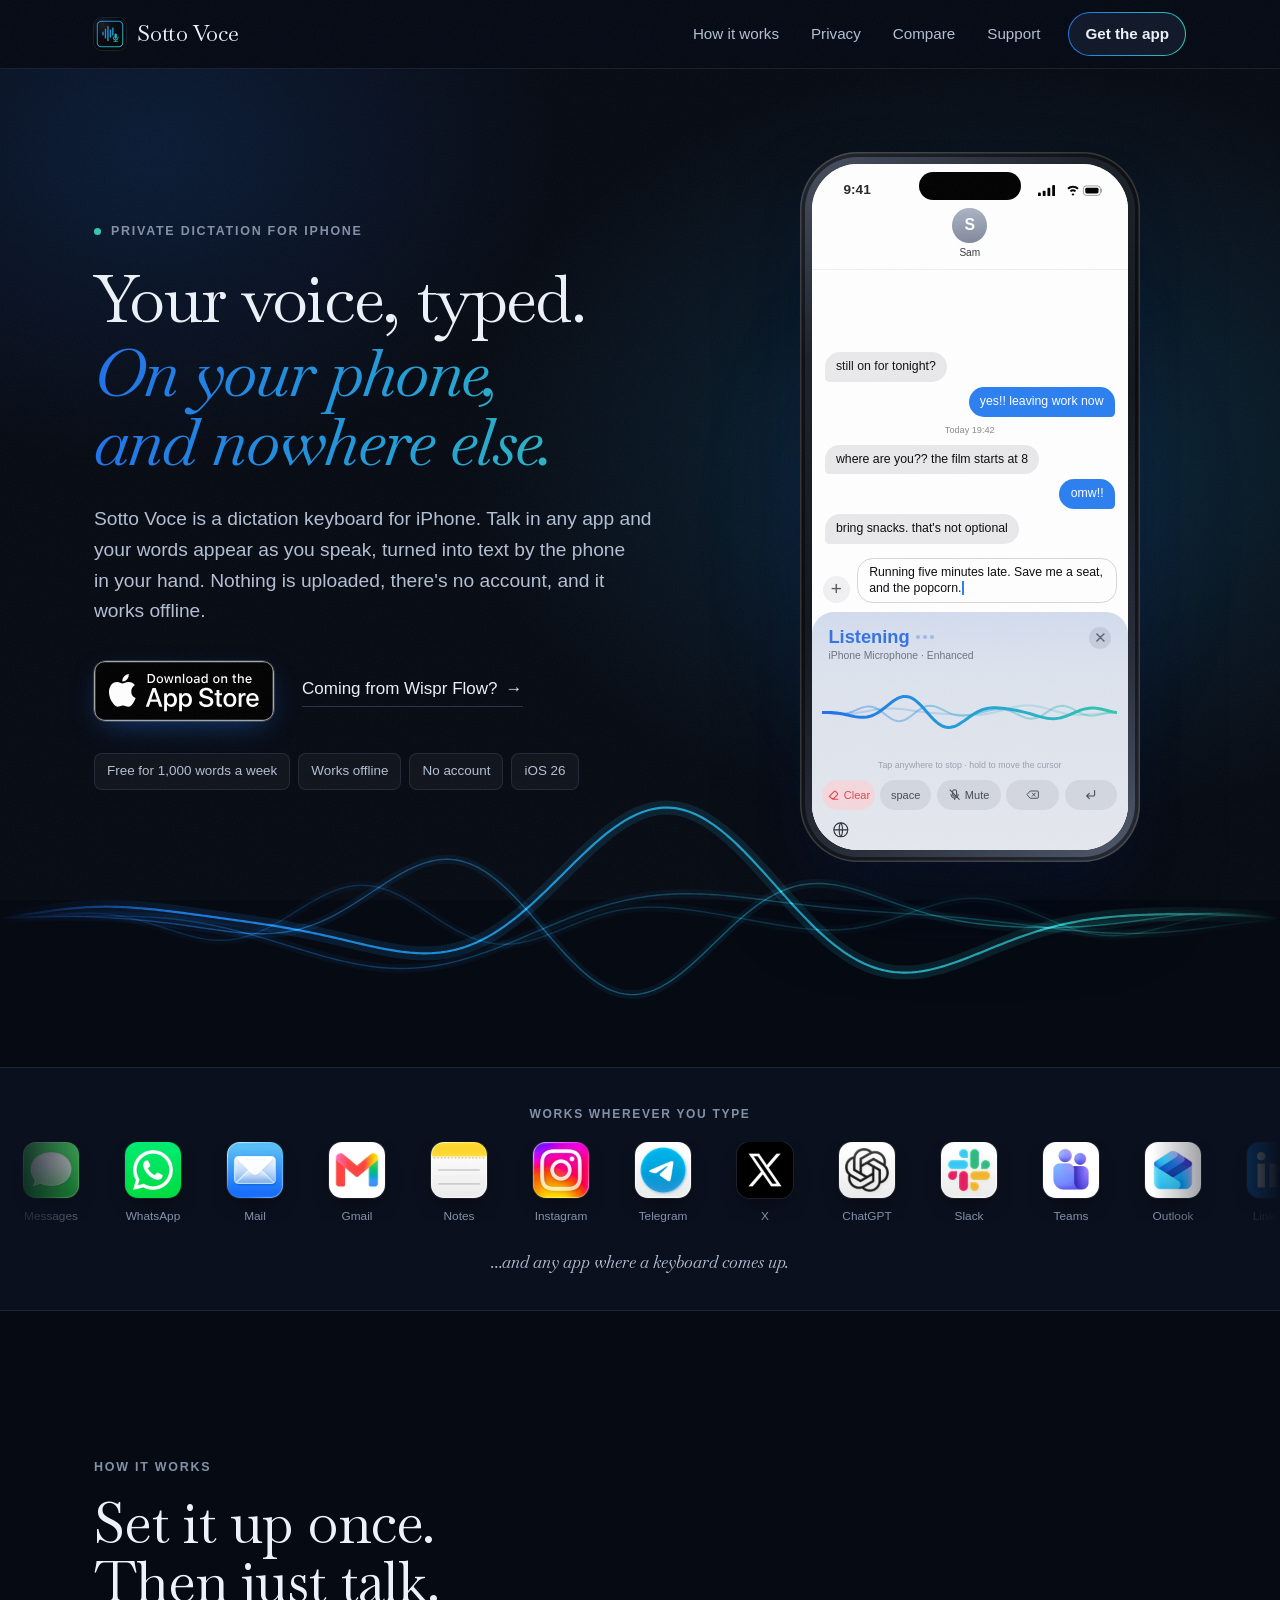
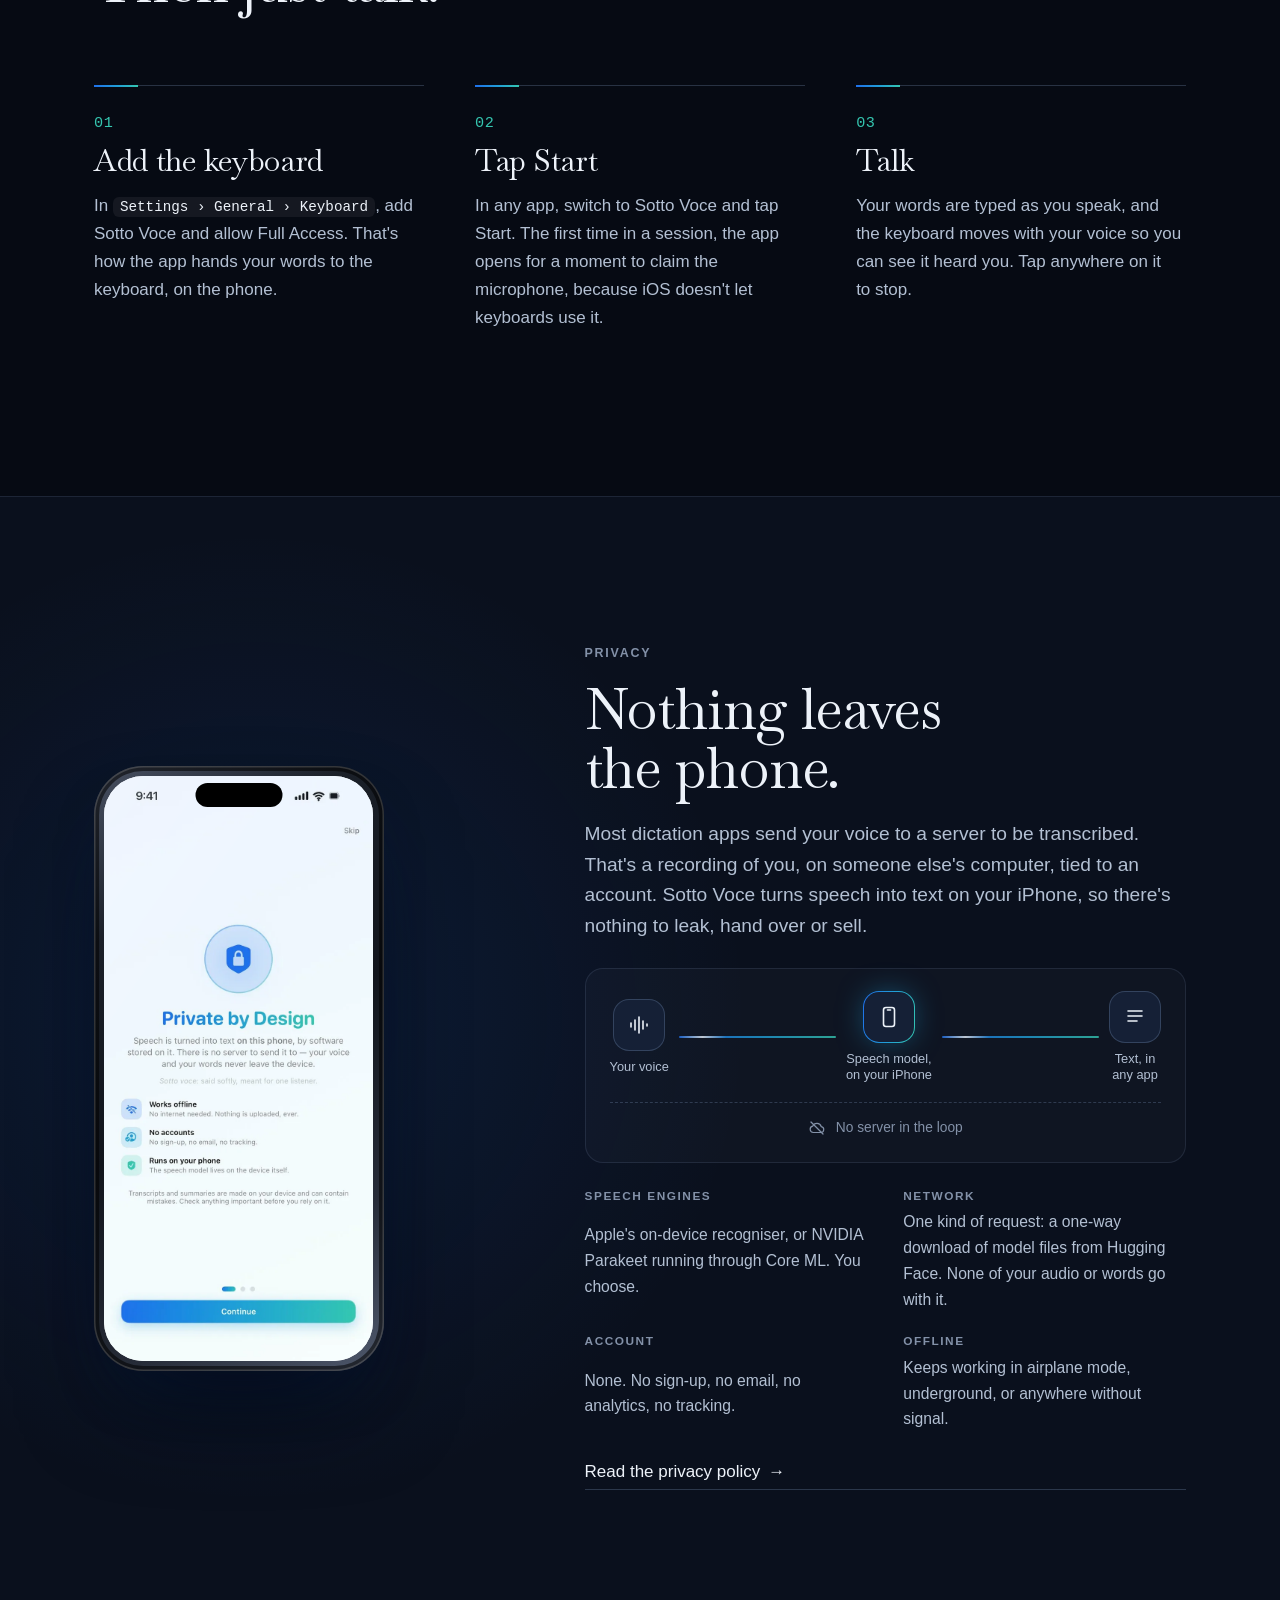
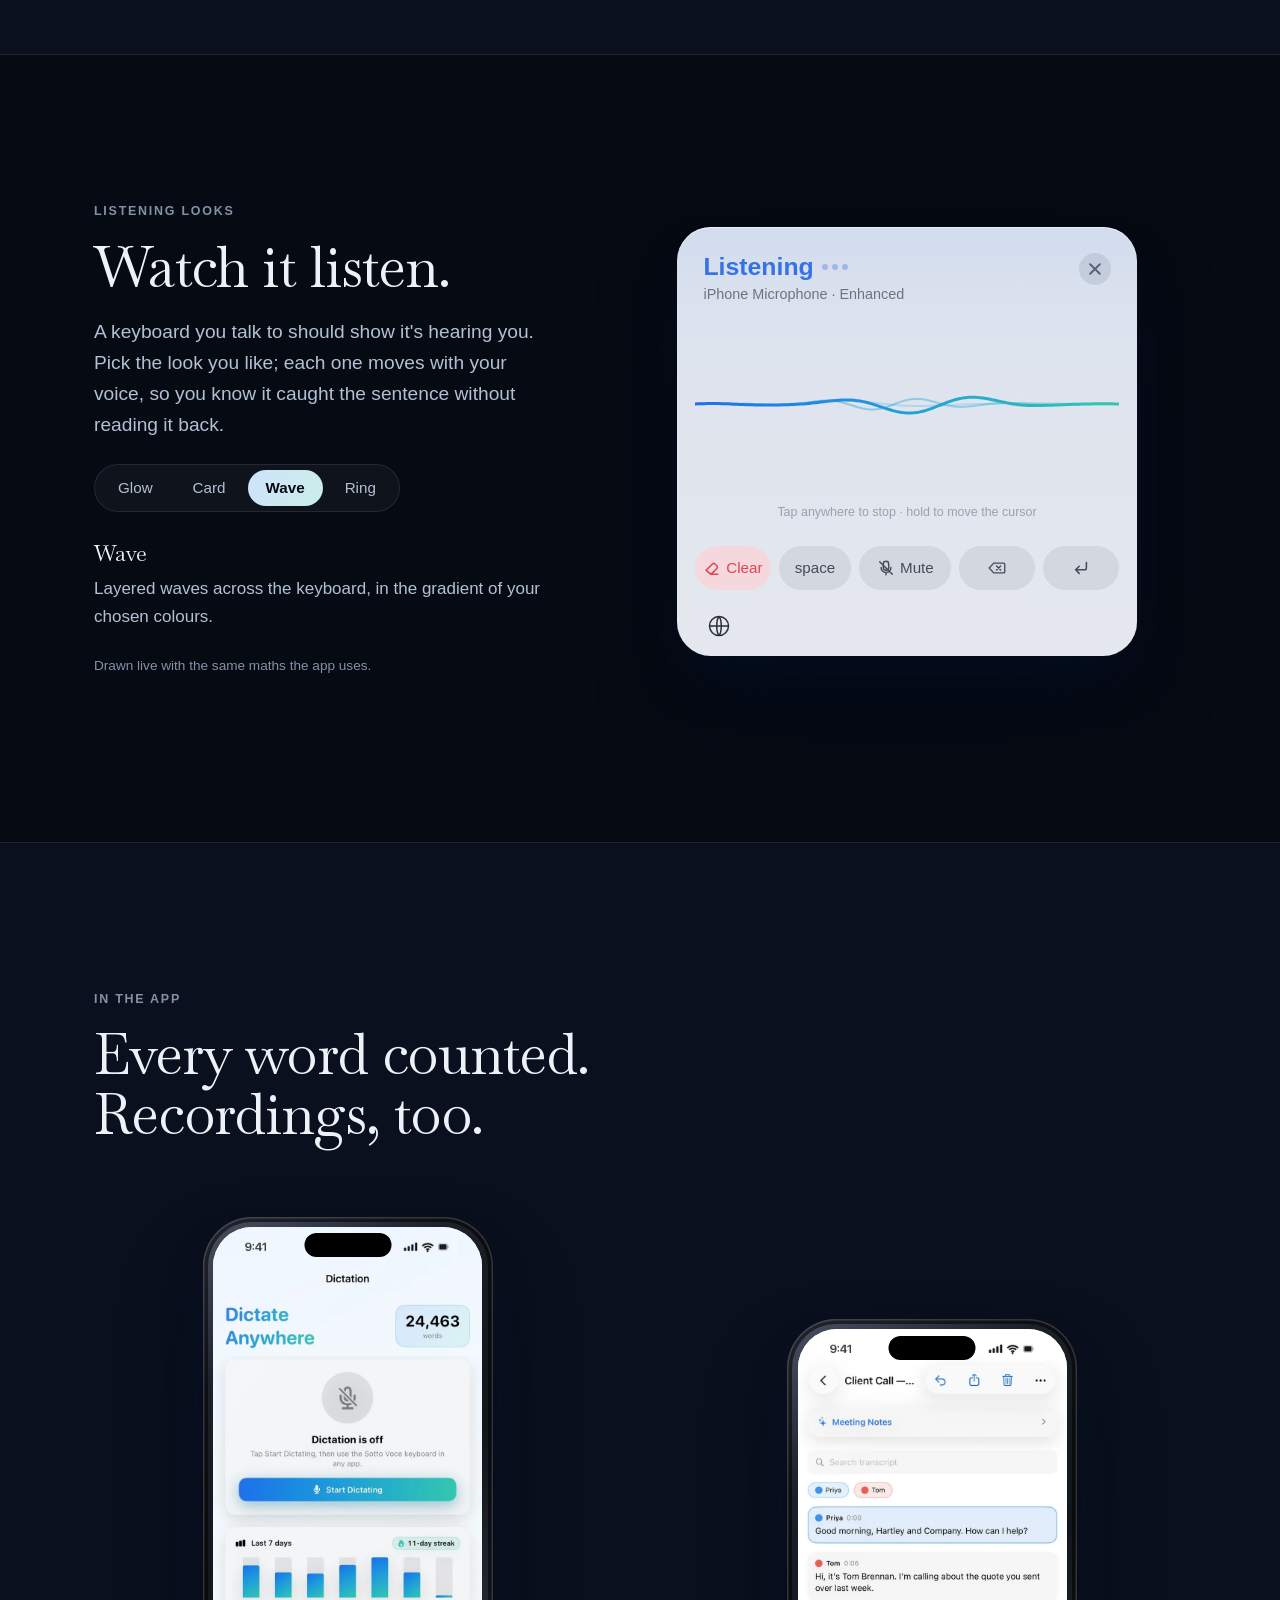
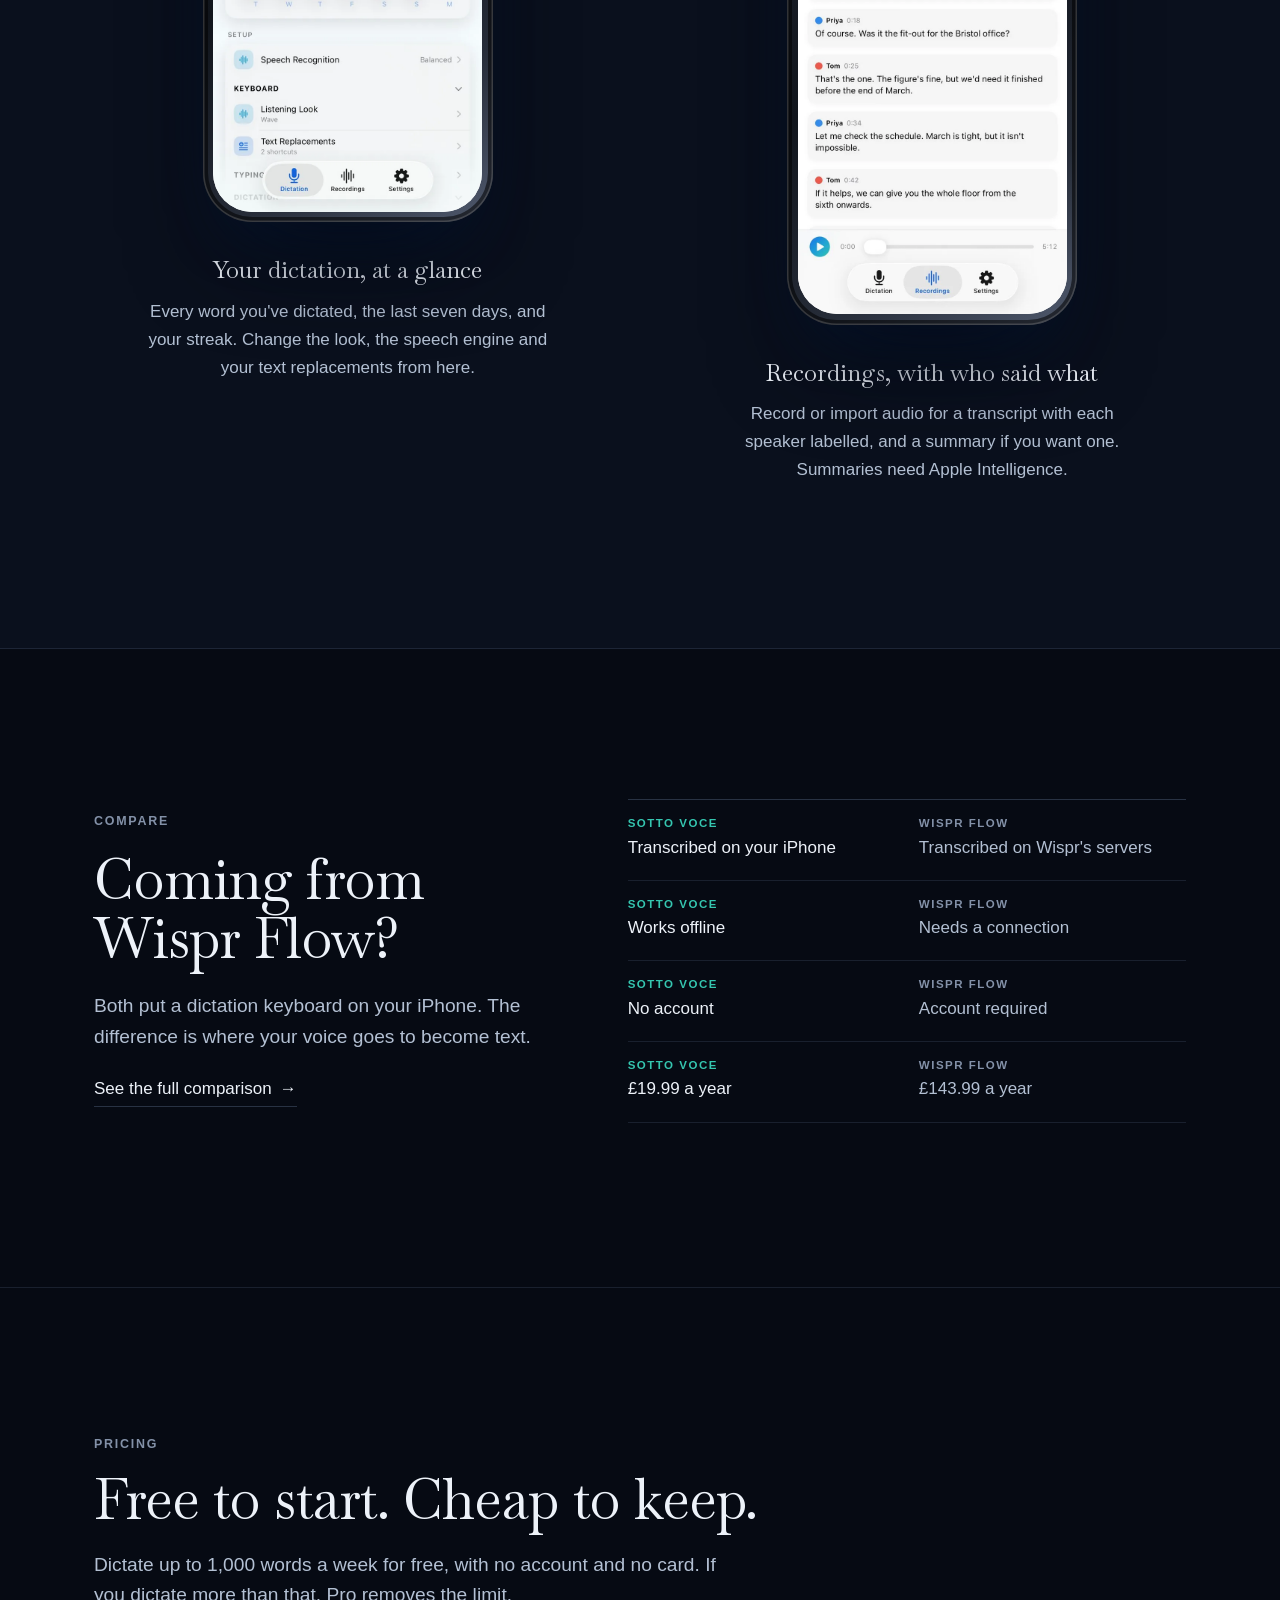
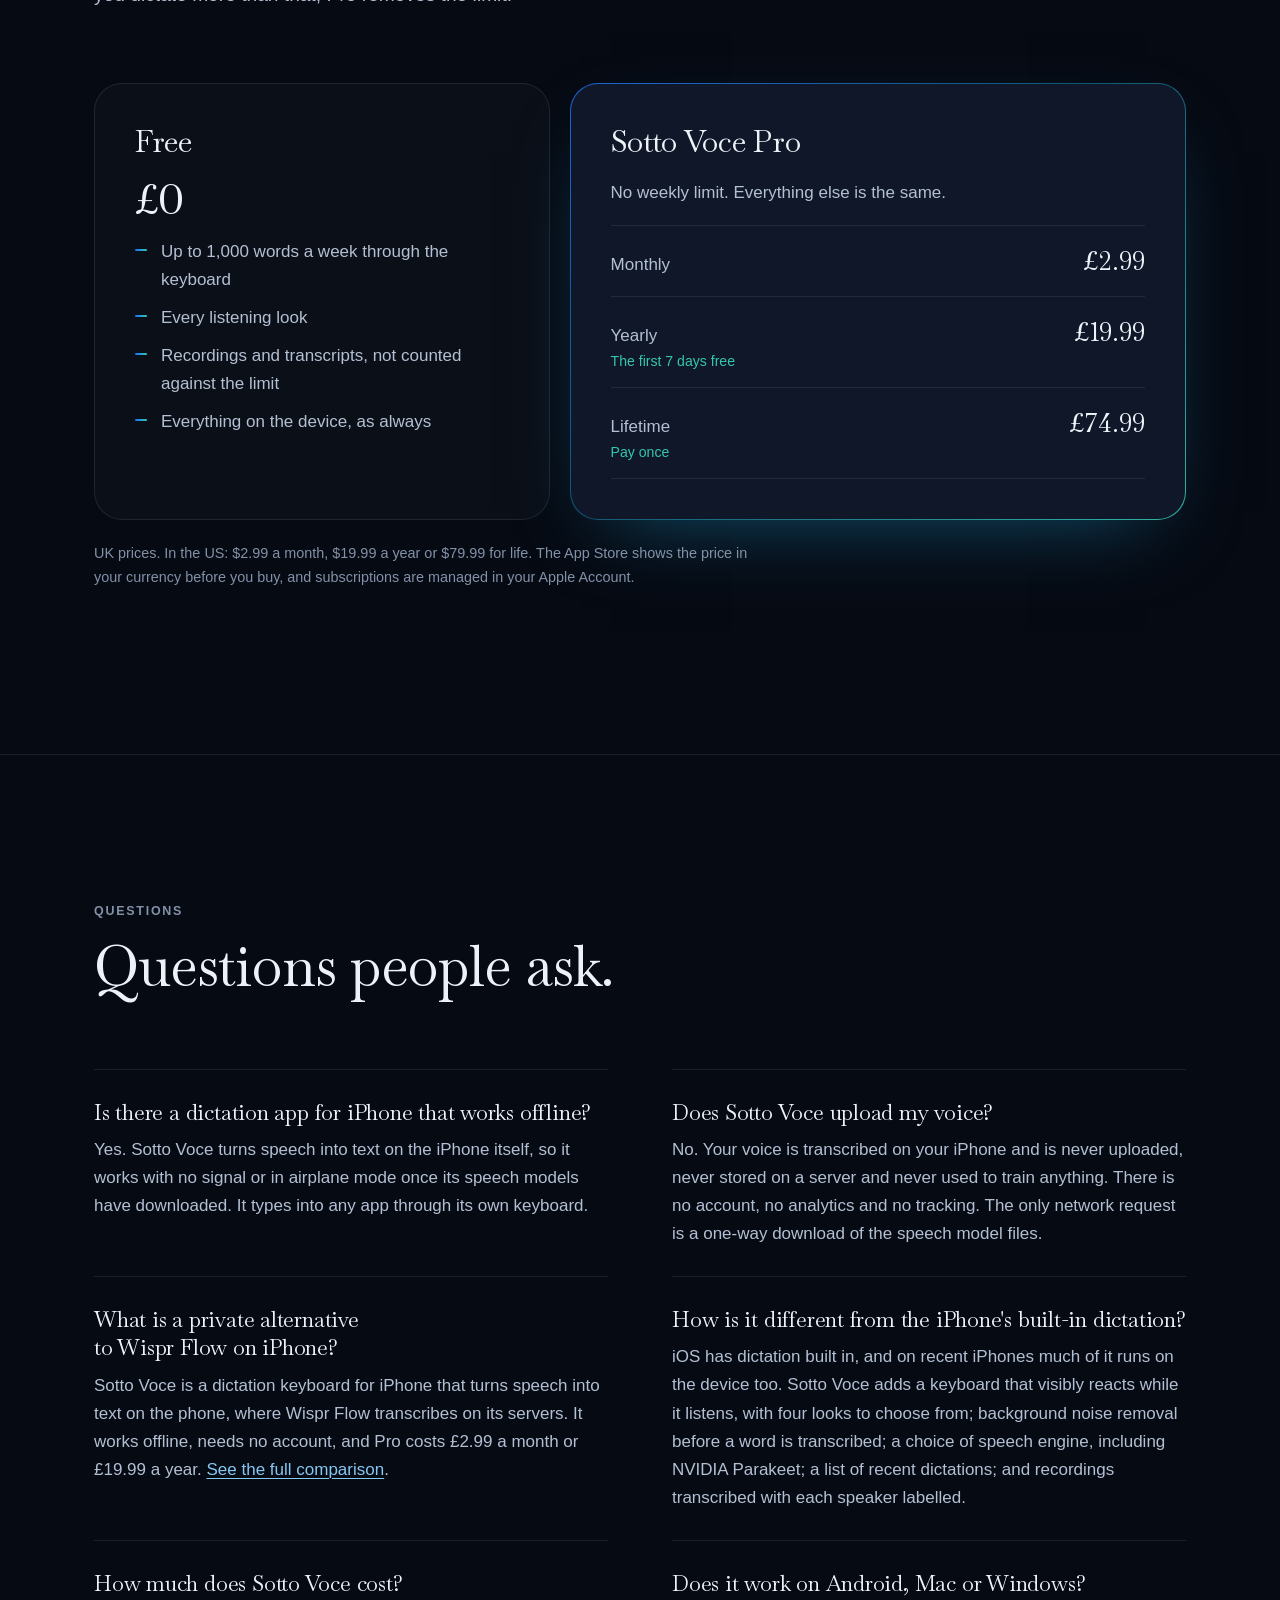
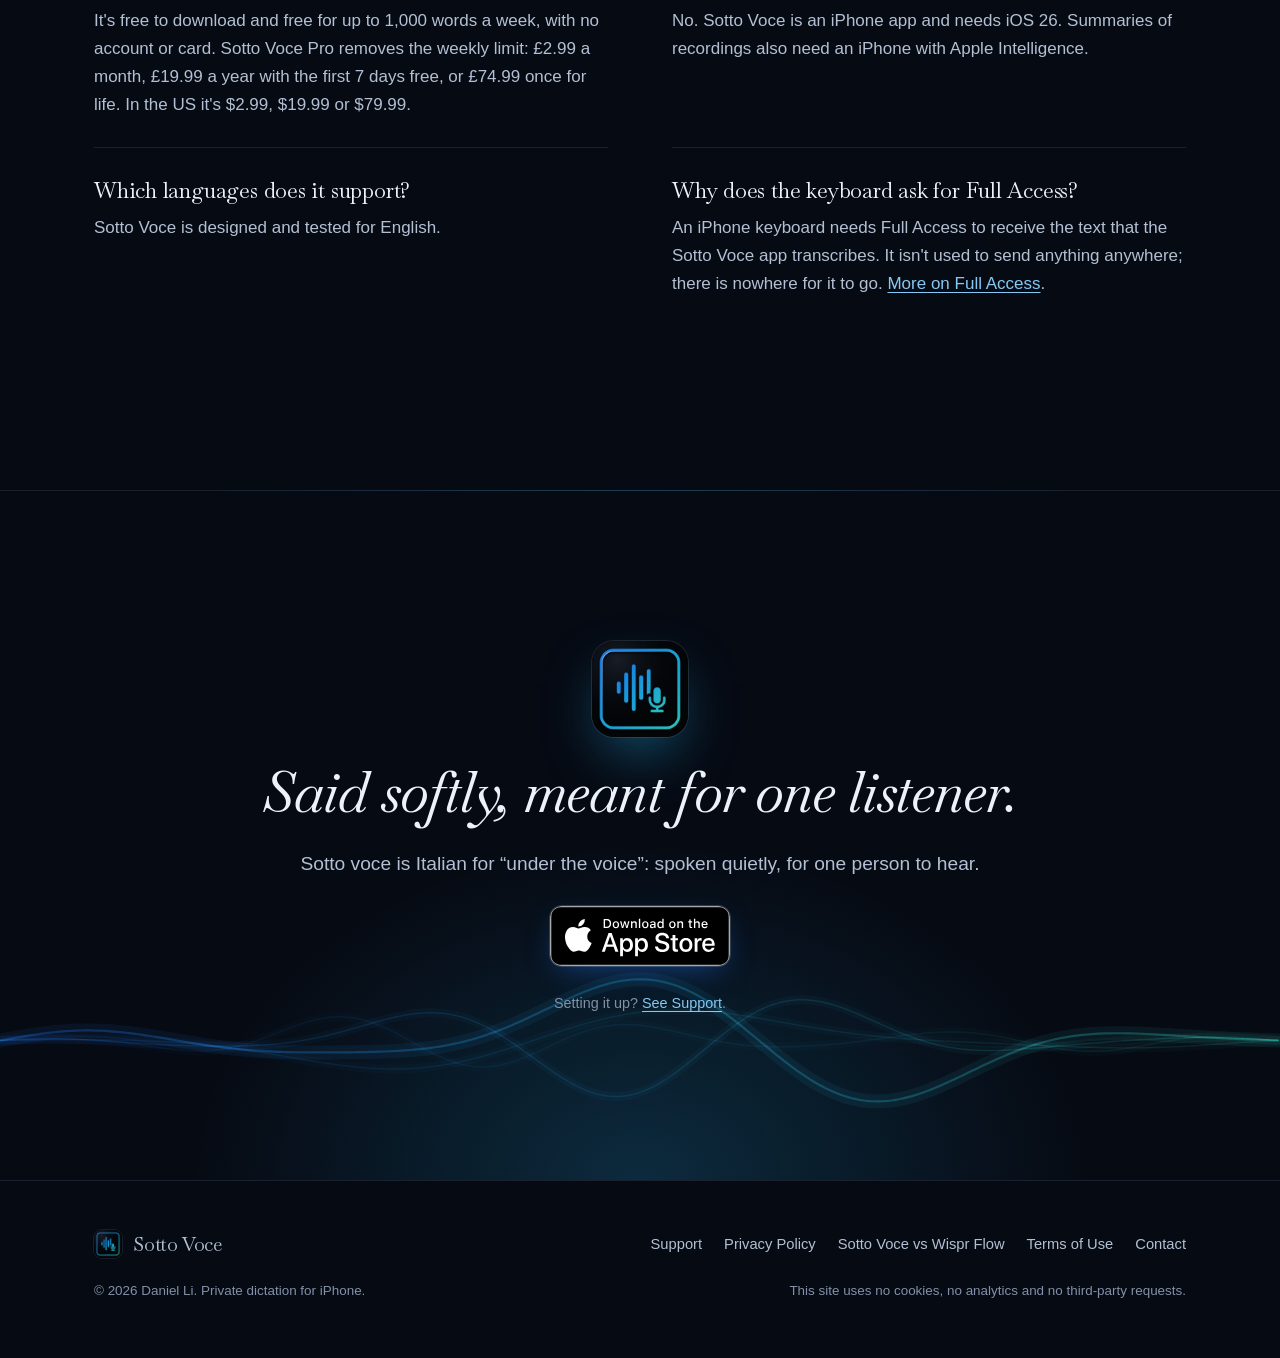
==== commit 432e1ba3: "Show the apps it works in as a scrolling row of their icons Co-Authored-By: Claude Opus 5.5 (1M cont" ====
--- a/index.html
+++ b/index.html
@@ -148,10 +148,54 @@
   </div>
 </section>
 
-<section class="anywhere" aria-label="Where it works">
-  <div class="wrap">
-    <span class="label">Works wherever you type</span>
-    <p class="apps">Messages <span>·</span> WhatsApp <span>·</span> Mail <span>·</span> Notes <span>·</span> Slack <span>·</span> a search box</p>
+<section class="anywhere" aria-labelledby="anywhere-title">
+  <div class="wrap">
+    <h2 class="label" id="anywhere-title">Works wherever you type</h2>
+  </div>
+  <div class="marquee">
+    <div class="marquee-inner">
+      <ul class="marquee-set" aria-label="Apps it works in, among others">
+          <li><img src="assets/apps/messages.webp" alt="" width="56" height="56" loading="lazy" decoding="async"><span>Messages</span></li>
+          <li><img src="assets/apps/whatsapp.webp" alt="" width="56" height="56" loading="lazy" decoding="async"><span>WhatsApp</span></li>
+          <li><img src="assets/apps/mail.webp" alt="" width="56" height="56" loading="lazy" decoding="async"><span>Mail</span></li>
+          <li><img src="assets/apps/gmail.webp" alt="" width="56" height="56" loading="lazy" decoding="async"><span>Gmail</span></li>
+          <li><img src="assets/apps/notes.webp" alt="" width="56" height="56" loading="lazy" decoding="async"><span>Notes</span></li>
+          <li><img src="assets/apps/instagram.webp" alt="" width="56" height="56" loading="lazy" decoding="async"><span>Instagram</span></li>
+          <li><img src="assets/apps/telegram.webp" alt="" width="56" height="56" loading="lazy" decoding="async"><span>Telegram</span></li>
+          <li><img src="assets/apps/x.webp" alt="" width="56" height="56" loading="lazy" decoding="async"><span>X</span></li>
+          <li><img src="assets/apps/chatgpt.webp" alt="" width="56" height="56" loading="lazy" decoding="async"><span>ChatGPT</span></li>
+          <li><img src="assets/apps/slack.webp" alt="" width="56" height="56" loading="lazy" decoding="async"><span>Slack</span></li>
+          <li><img src="assets/apps/teams.webp" alt="" width="56" height="56" loading="lazy" decoding="async"><span>Teams</span></li>
+          <li><img src="assets/apps/outlook.webp" alt="" width="56" height="56" loading="lazy" decoding="async"><span>Outlook</span></li>
+          <li><img src="assets/apps/linkedin.webp" alt="" width="56" height="56" loading="lazy" decoding="async"><span>LinkedIn</span></li>
+          <li><img src="assets/apps/discord.webp" alt="" width="56" height="56" loading="lazy" decoding="async"><span>Discord</span></li>
+          <li><img src="assets/apps/notion.webp" alt="" width="56" height="56" loading="lazy" decoding="async"><span>Notion</span></li>
+          <li><img src="assets/apps/docs.webp" alt="" width="56" height="56" loading="lazy" decoding="async"><span>Google Docs</span></li>
+          <li><img src="assets/apps/reminders.webp" alt="" width="56" height="56" loading="lazy" decoding="async"><span>Reminders</span></li>
+      </ul>
+      <ul class="marquee-set" aria-hidden="true">
+          <li><img src="assets/apps/messages.webp" alt="" width="56" height="56" loading="lazy" decoding="async"><span>Messages</span></li>
+          <li><img src="assets/apps/whatsapp.webp" alt="" width="56" height="56" loading="lazy" decoding="async"><span>WhatsApp</span></li>
+          <li><img src="assets/apps/mail.webp" alt="" width="56" height="56" loading="lazy" decoding="async"><span>Mail</span></li>
+          <li><img src="assets/apps/gmail.webp" alt="" width="56" height="56" loading="lazy" decoding="async"><span>Gmail</span></li>
+          <li><img src="assets/apps/notes.webp" alt="" width="56" height="56" loading="lazy" decoding="async"><span>Notes</span></li>
+          <li><img src="assets/apps/instagram.webp" alt="" width="56" height="56" loading="lazy" decoding="async"><span>Instagram</span></li>
+          <li><img src="assets/apps/telegram.webp" alt="" width="56" height="56" loading="lazy" decoding="async"><span>Telegram</span></li>
+          <li><img src="assets/apps/x.webp" alt="" width="56" height="56" loading="lazy" decoding="async"><span>X</span></li>
+          <li><img src="assets/apps/chatgpt.webp" alt="" width="56" height="56" loading="lazy" decoding="async"><span>ChatGPT</span></li>
+          <li><img src="assets/apps/slack.webp" alt="" width="56" height="56" loading="lazy" decoding="async"><span>Slack</span></li>
+          <li><img src="assets/apps/teams.webp" alt="" width="56" height="56" loading="lazy" decoding="async"><span>Teams</span></li>
+          <li><img src="assets/apps/outlook.webp" alt="" width="56" height="56" loading="lazy" decoding="async"><span>Outlook</span></li>
+          <li><img src="assets/apps/linkedin.webp" alt="" width="56" height="56" loading="lazy" decoding="async"><span>LinkedIn</span></li>
+          <li><img src="assets/apps/discord.webp" alt="" width="56" height="56" loading="lazy" decoding="async"><span>Discord</span></li>
+          <li><img src="assets/apps/notion.webp" alt="" width="56" height="56" loading="lazy" decoding="async"><span>Notion</span></li>
+          <li><img src="assets/apps/docs.webp" alt="" width="56" height="56" loading="lazy" decoding="async"><span>Google Docs</span></li>
+          <li><img src="assets/apps/reminders.webp" alt="" width="56" height="56" loading="lazy" decoding="async"><span>Reminders</span></li>
+      </ul>
+    </div>
+  </div>
+  <div class="wrap">
+    <p class="anywhere-note">…and any app where a keyboard comes up.</p>
   </div>
 </section>
 
--- a/style.css
+++ b/style.css
@@ -518,11 +518,38 @@
 
 /* ---------- Anywhere band ---------- */
 
-.anywhere { padding-block: 34px; border-block: 1px solid var(--line); background: var(--ink-1); }
-.anywhere .wrap { display: flex; flex-wrap: wrap; align-items: baseline; justify-content: center; gap: 10px 22px; text-align: center; }
-.anywhere .label { font: 600 0.75rem/1 var(--sans); letter-spacing: 0.14em; text-transform: uppercase; color: var(--text-3); }
-.anywhere .apps { font-family: var(--serif); font-style: italic; font-size: clamp(1.15rem, 2.2vw, 1.5rem); color: var(--text-2); }
-.anywhere .apps span { color: var(--text-3); margin-inline: 0.1em; font-style: normal; }
+.anywhere { padding-block: 40px 34px; border-block: 1px solid var(--line); background: var(--ink-1); display: grid; gap: 22px; }
+.anywhere .label {
+  font: 600 0.75rem/1 var(--sans);
+  letter-spacing: 0.14em;
+  text-transform: uppercase;
+  color: var(--text-3);
+  text-align: center;
+}
+.marquee {
+  overflow: hidden;
+  -webkit-mask-image: linear-gradient(90deg, transparent, #000 10%, #000 90%, transparent);
+  mask-image: linear-gradient(90deg, transparent, #000 10%, #000 90%, transparent);
+}
+.marquee-inner { display: flex; width: max-content; animation: marquee 48s linear infinite; }
+.marquee:hover .marquee-inner { animation-play-state: paused; }
+@keyframes marquee { to { transform: translateX(-50%); } }
+.marquee-set { list-style: none; display: flex; gap: 30px; margin: 0; padding: 0 15px; }
+.marquee-set li { display: grid; justify-items: center; gap: 9px; width: 72px; }
+.marquee-set img {
+  width: 56px;
+  height: 56px;
+  border-radius: 13px;
+  box-shadow: 0 0 0 1px rgba(255, 255, 255, 0.08), 0 10px 24px -12px rgba(0, 0, 0, 0.9);
+}
+.marquee-set span { font-size: 0.74rem; color: var(--text-3); white-space: nowrap; }
+.anywhere-note { text-align: center; font-family: var(--serif); font-style: italic; font-size: 1.05rem; color: var(--text-2); }
+@media (prefers-reduced-motion: reduce) {
+  .marquee { -webkit-mask-image: none; mask-image: none; }
+  .marquee-inner { width: auto; justify-content: center; }
+  .marquee-set { flex-wrap: wrap; justify-content: center; row-gap: 18px; }
+  .marquee-set[aria-hidden="true"] { display: none; }
+}
 
 /* ---------- How it works ---------- */
 
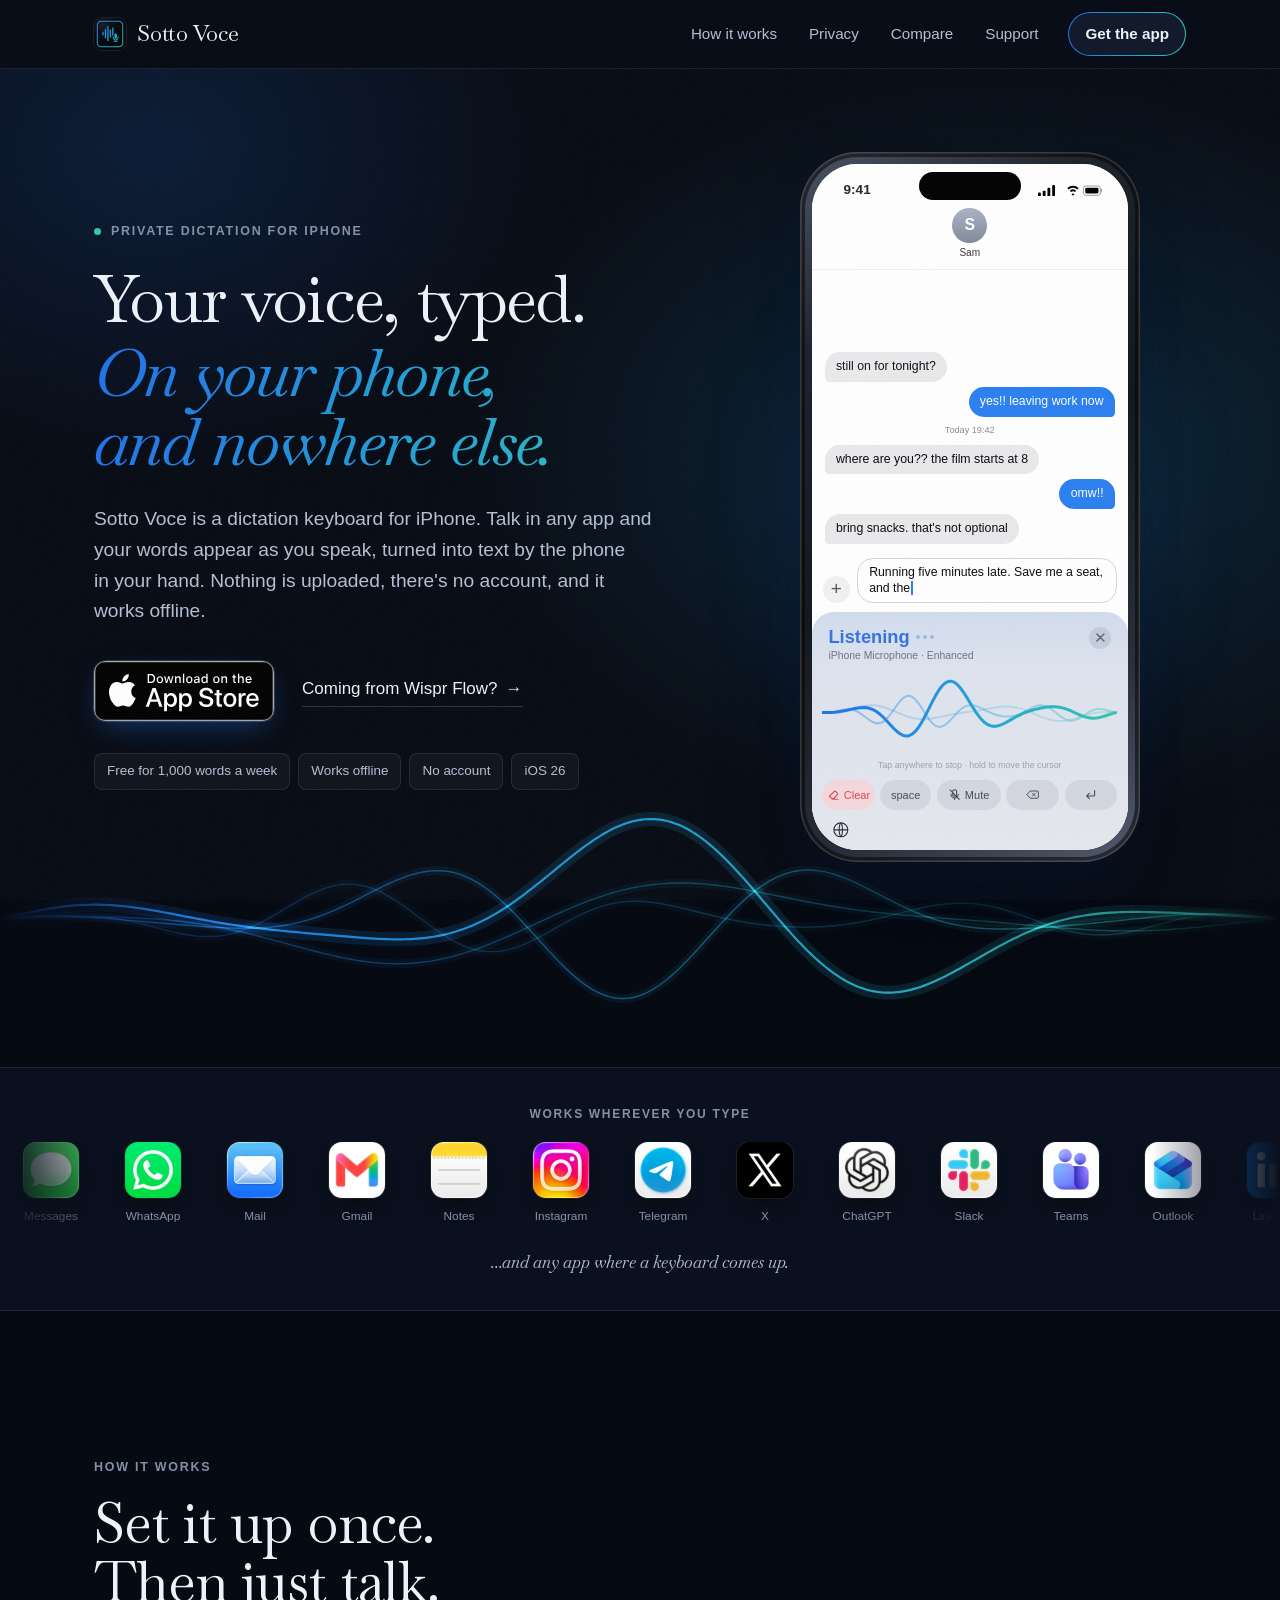
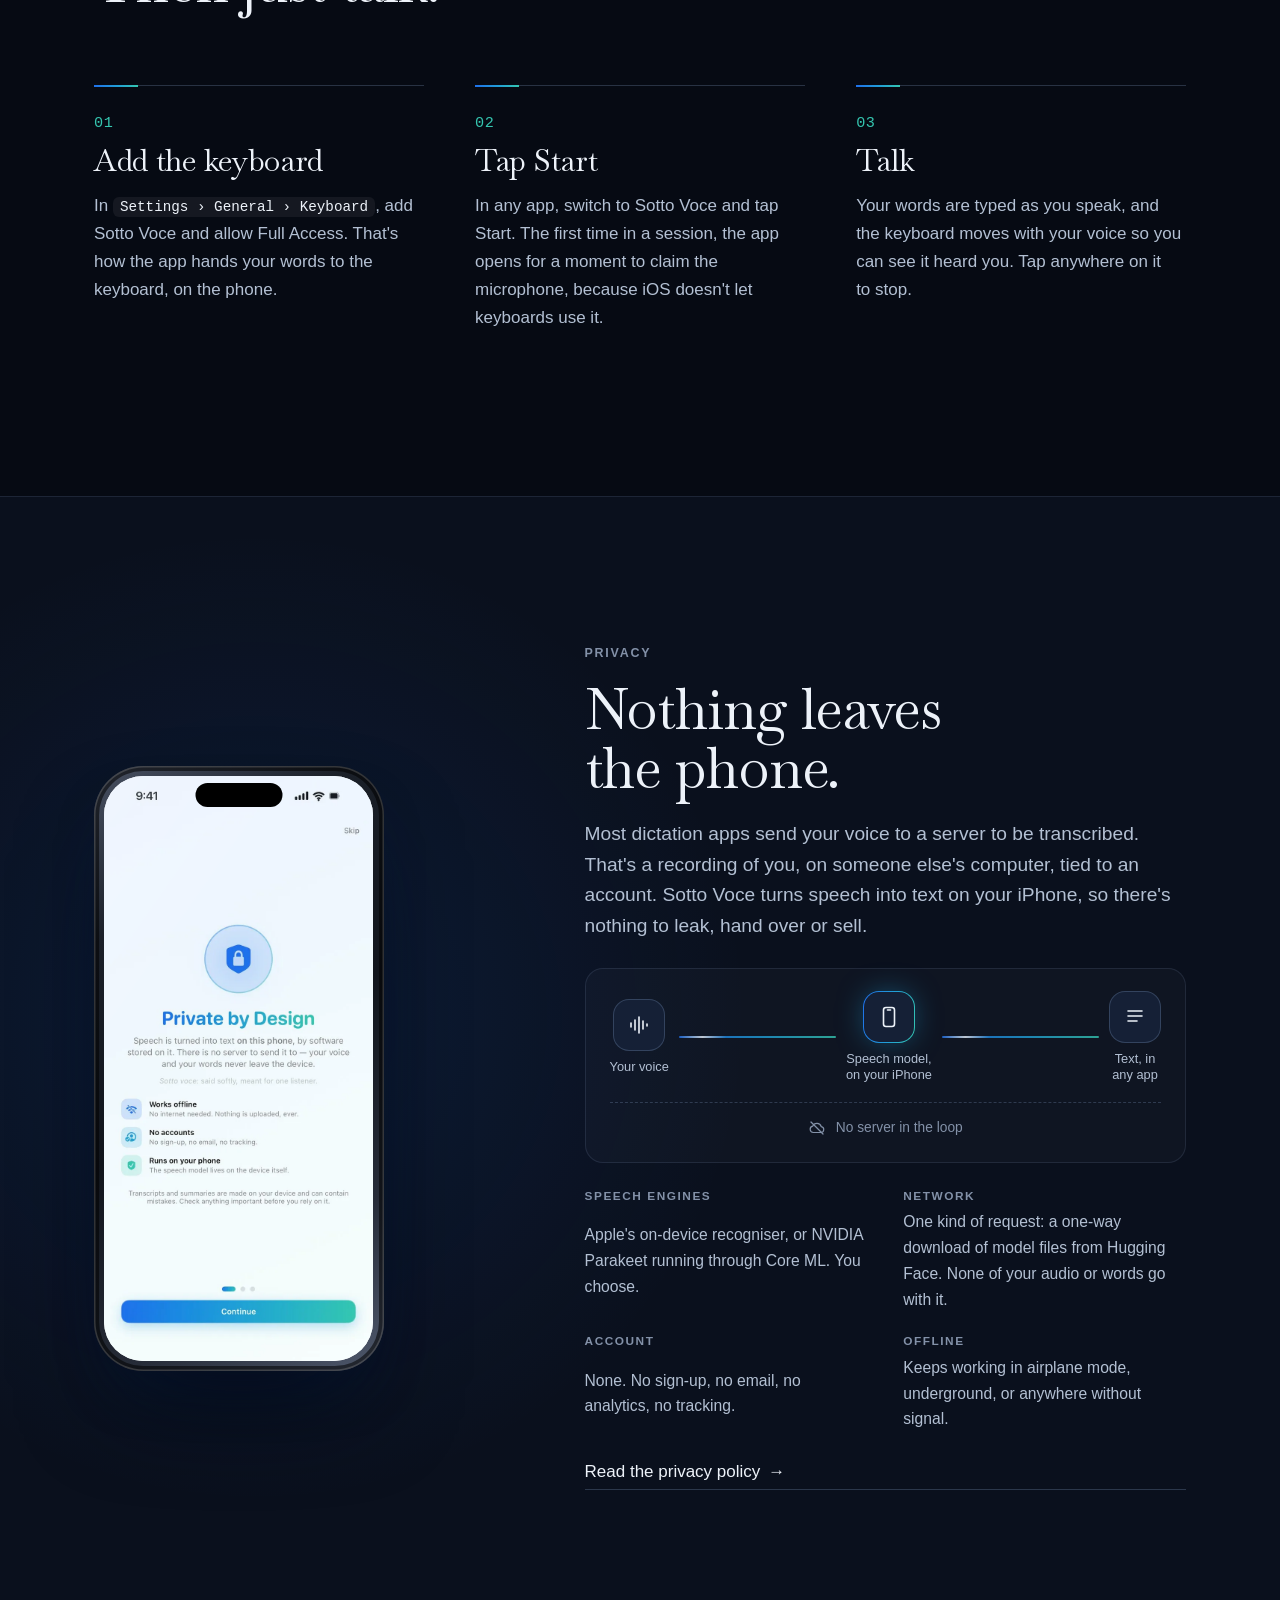
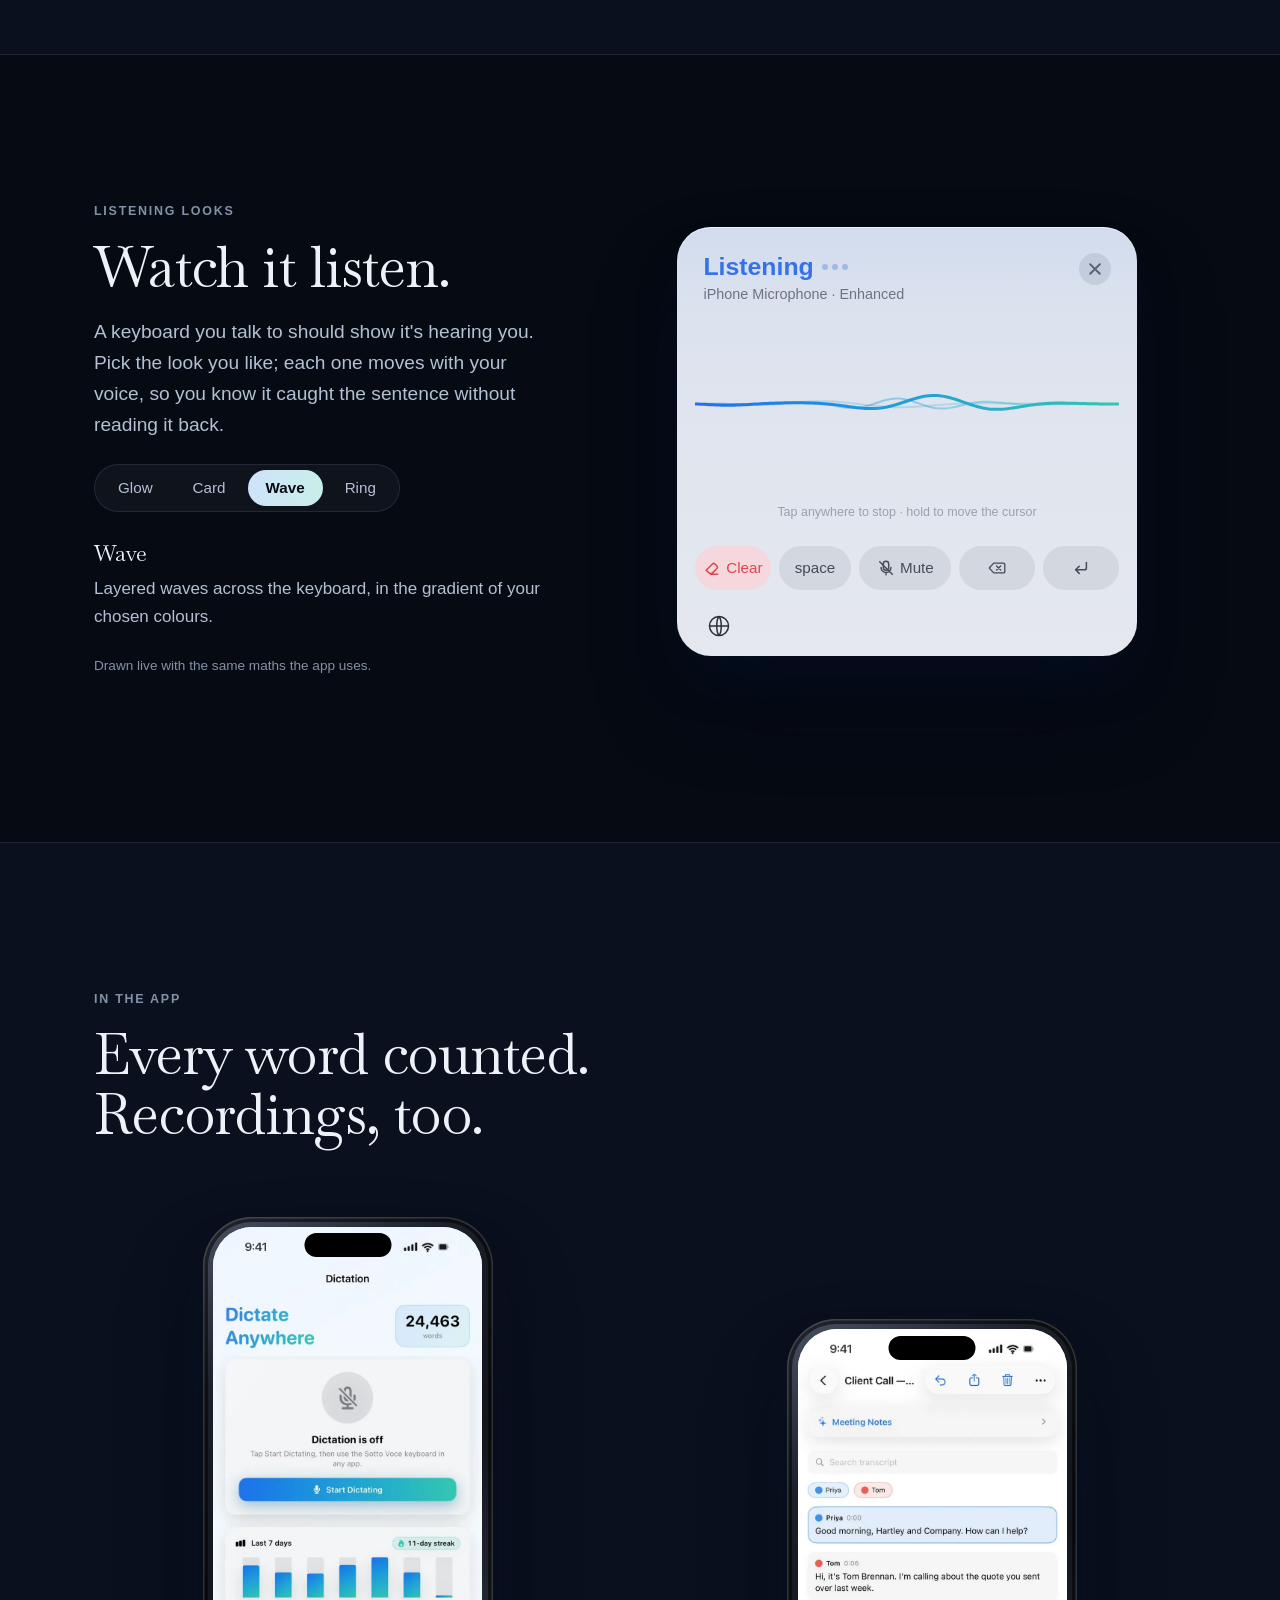
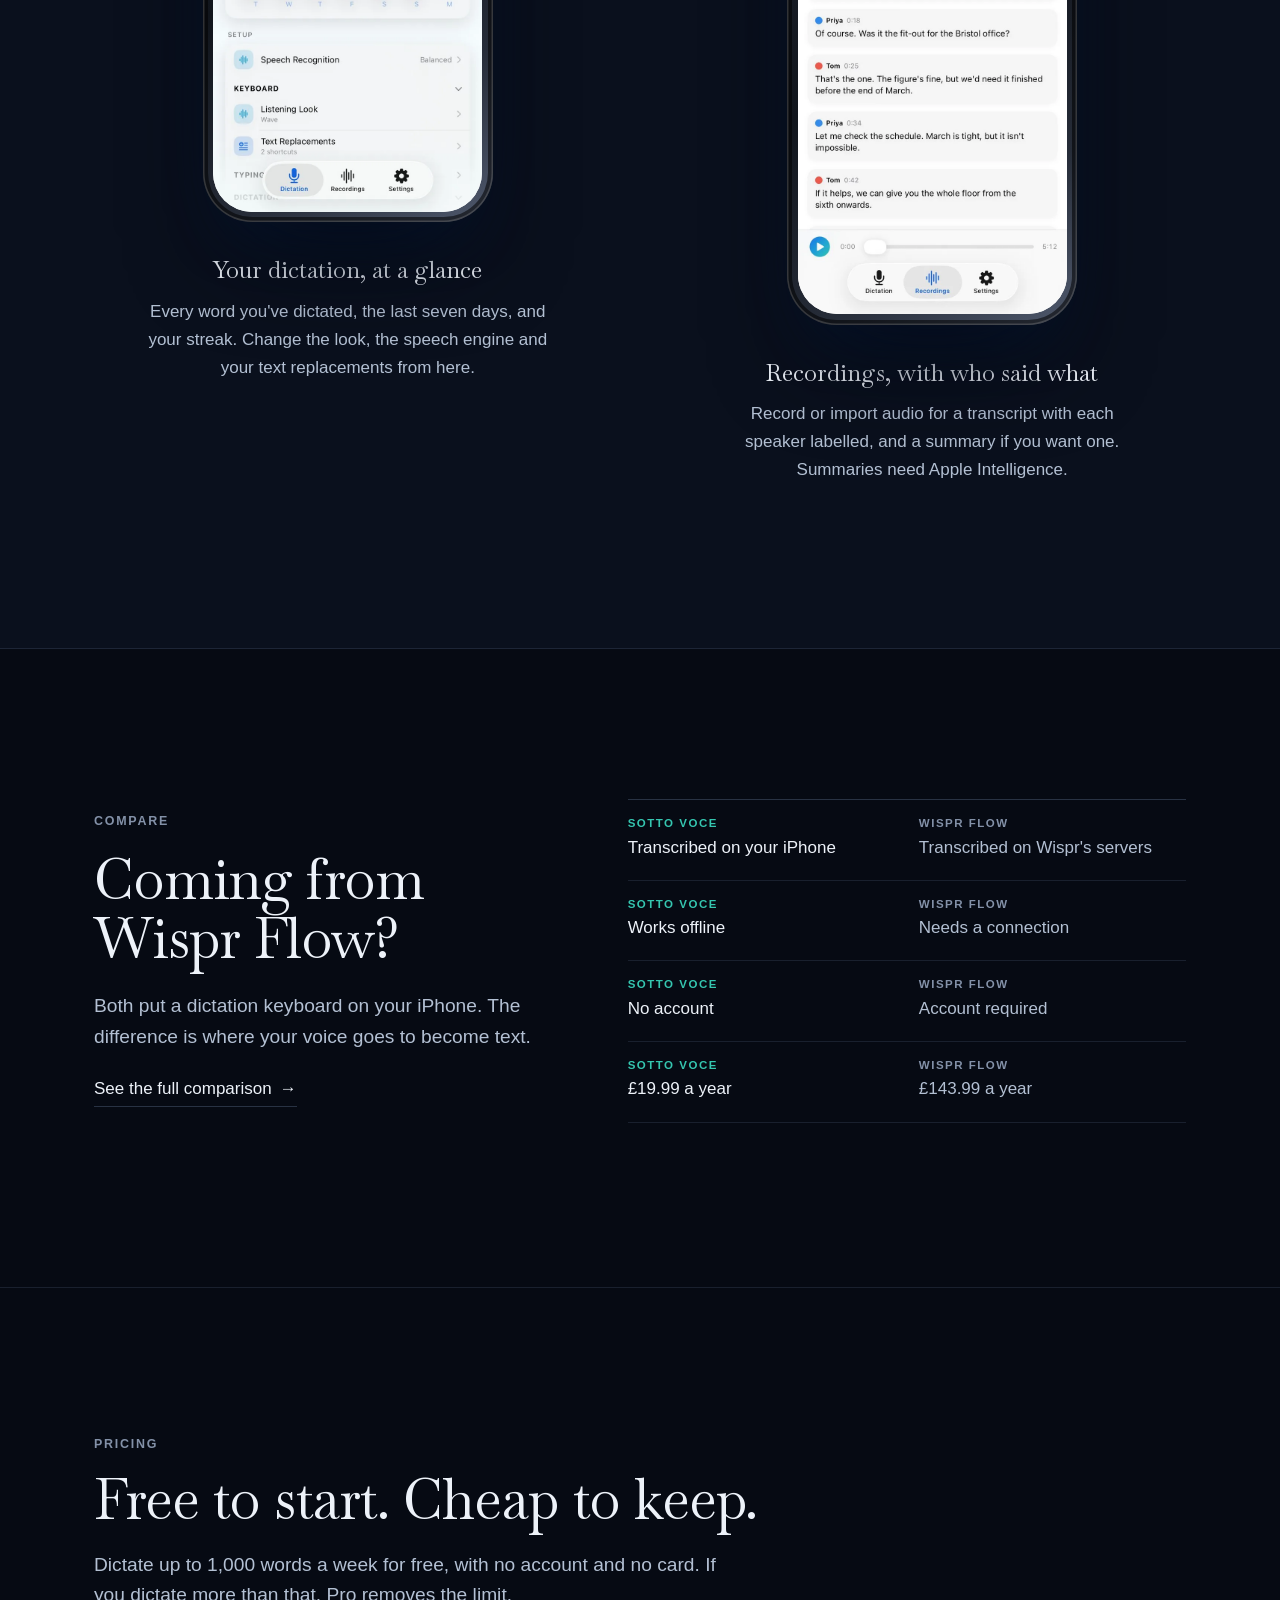
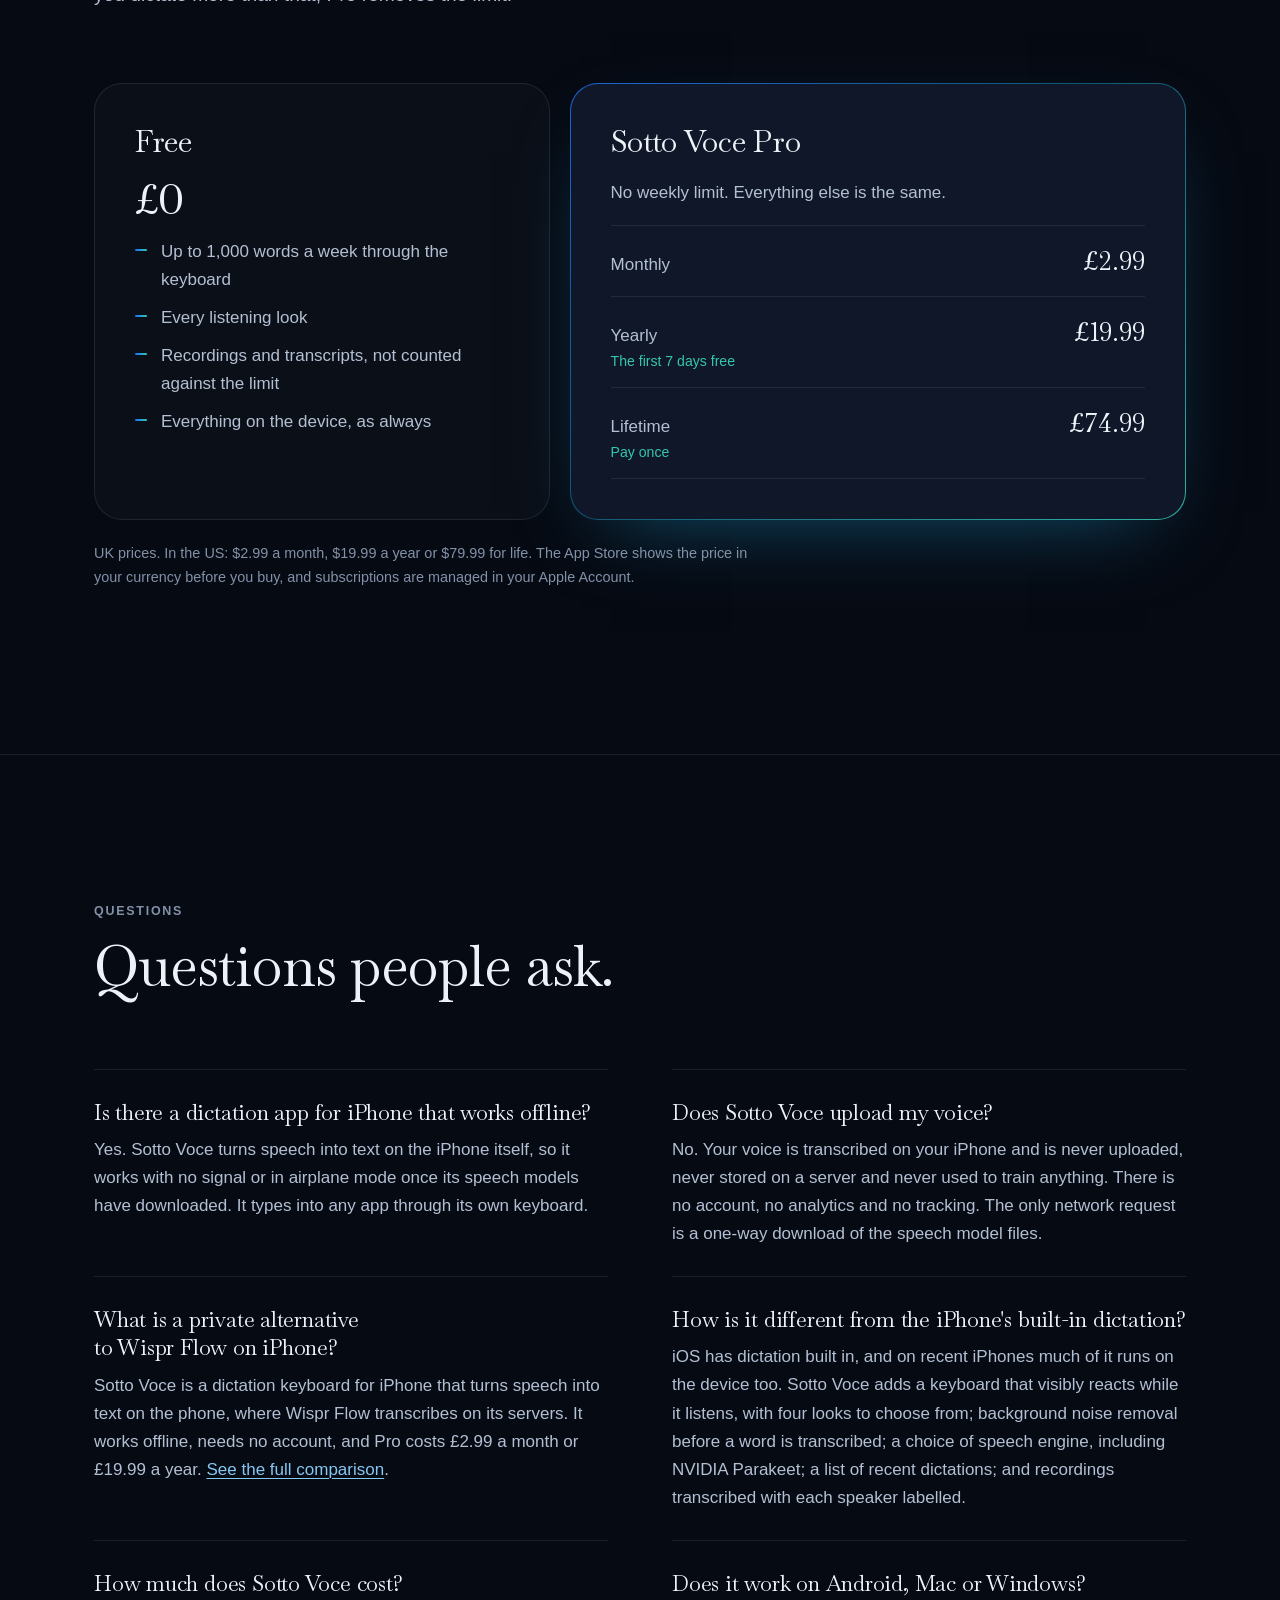
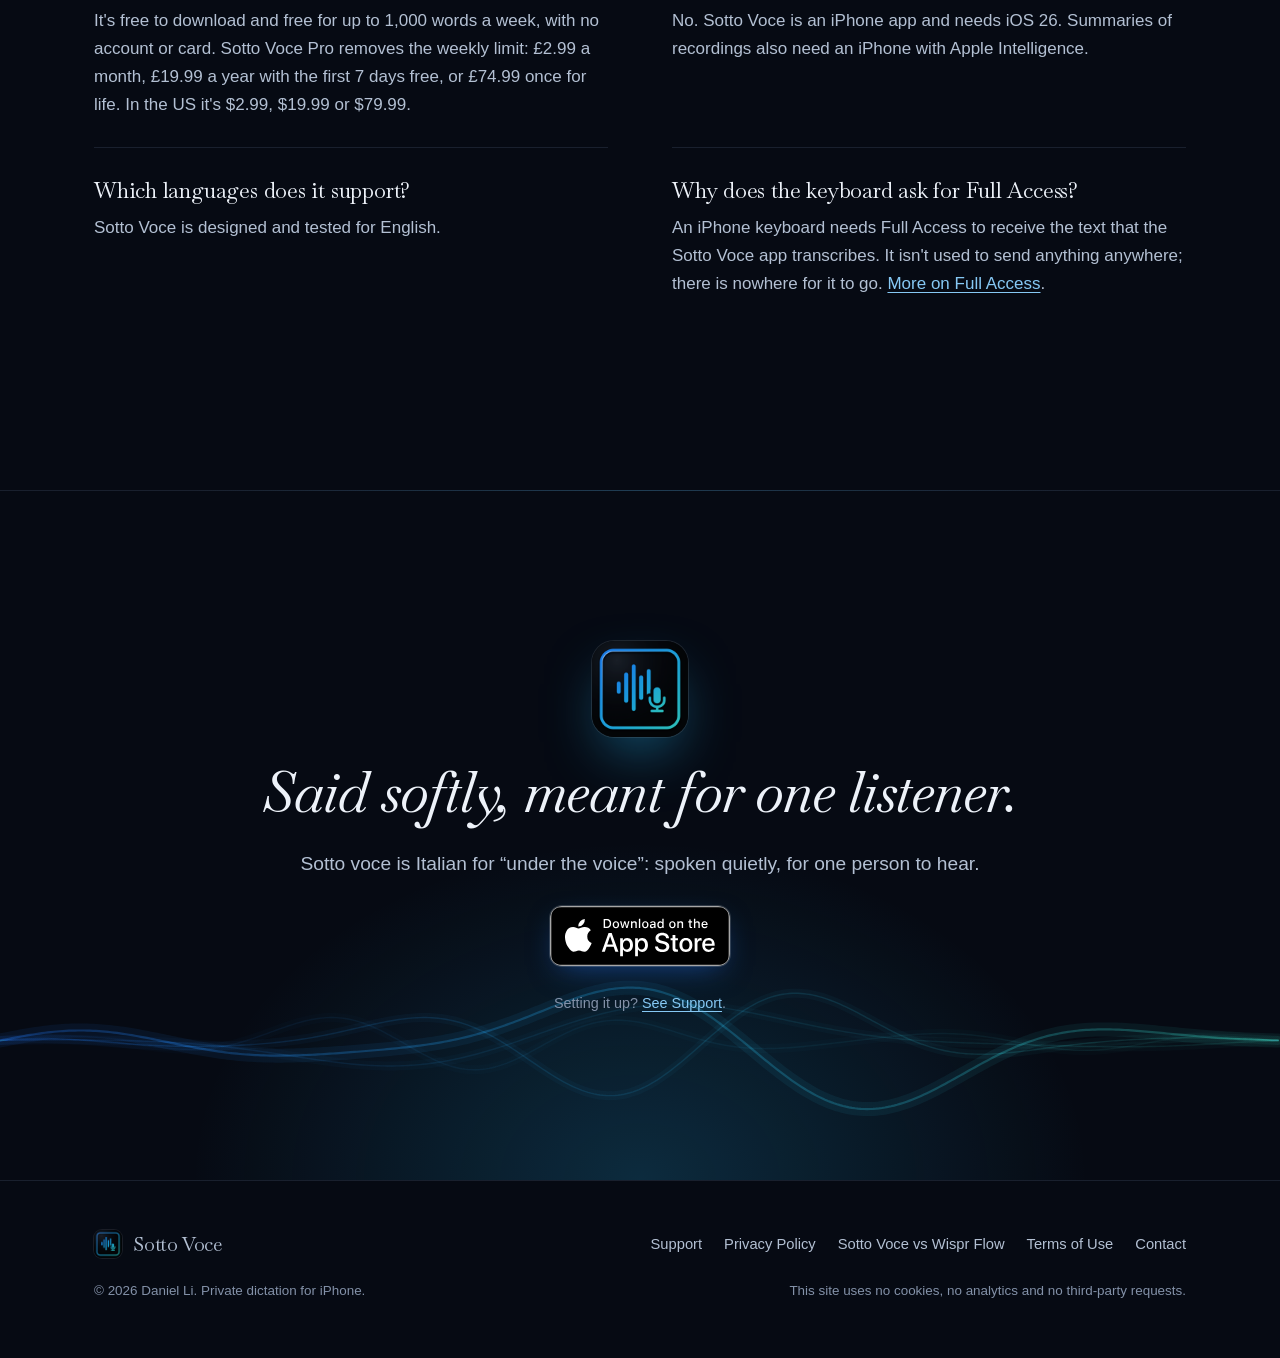
==== commit 1f352cd7: "Add a menu to the header on phones, and keep page text out from under the browser's bars Below table" ====
--- a/index.html
+++ b/index.html
@@ -20,7 +20,7 @@
 <link rel="apple-touch-icon" href="assets/icon-180.png">
 <link rel="preload" href="assets/fonts/baskervville-latin.woff2" as="font" type="font/woff2" crossorigin>
 <link rel="preload" href="assets/fonts/baskervville-italic-latin.woff2" as="font" type="font/woff2" crossorigin>
-<link rel="stylesheet" href="style.css">
+<link rel="stylesheet" href="style.css?v=4">
 <script type="application/ld+json">
 {
   "@context": "https://schema.org",
@@ -67,13 +67,14 @@
   <div class="wrap">
     <a class="brand" href="./"><img src="assets/icon-64.png" alt="" width="32" height="32"><span>Sotto Voce</span></a>
     <nav class="site-nav" aria-label="Site">
-      <ul>
-        <li class="hide-sm"><a href="#how">How it works</a></li>
-        <li class="hide-sm"><a href="#privacy">Privacy</a></li>
-        <li class="hide-sm"><a href="vs-wispr-flow.html">Compare</a></li>
-        <li class="hide-xs"><a href="support.html">Support</a></li>
-        <li><a class="get" href="https://apps.apple.com/app/sotto-voce/id6808935928">Get the app</a></li>
+      <ul class="nav-links" id="site-menu">
+        <li><a href="./#how">How it works</a></li>
+        <li><a href="privacy.html">Privacy</a></li>
+        <li><a href="vs-wispr-flow.html">Compare</a></li>
+        <li><a href="support.html">Support</a></li>
       </ul>
+      <a class="get" href="https://apps.apple.com/app/sotto-voce/id6808935928">Get the app</a>
+      <button class="menu-toggle" type="button" aria-expanded="false" aria-controls="site-menu" aria-label="Menu"><span></span><span></span></button>
     </nav>
   </div>
 </header>
@@ -438,5 +439,6 @@
 </footer>
 
 <script src="assets/site.js" defer></script>
+<script src="assets/nav.js" defer></script>
 </body>
 </html>
--- a/style.css
+++ b/style.css
@@ -59,7 +59,7 @@
 html {
   -webkit-text-size-adjust: 100%;
   scroll-behavior: smooth;
-  scroll-padding-top: 88px;
+  scroll-padding-top: calc(88px + env(safe-area-inset-top, 0px));
   background: var(--ink-0);
 }
 
@@ -132,7 +132,11 @@
 }
 .skip:focus { top: 12px; }
 
-.wrap { max-width: var(--wrap); margin: 0 auto; padding-inline: var(--gutter); }
+.wrap {
+  max-width: var(--wrap);
+  margin: 0 auto;
+  padding-inline: max(var(--gutter), env(safe-area-inset-left, 0px)) max(var(--gutter), env(safe-area-inset-right, 0px));
+}
 .narrow { max-width: 820px; }
 
 .eyebrow {
@@ -165,12 +169,27 @@
 
 .site-header {
   position: sticky;
-  top: env(safe-area-inset-top, 0px);
+  top: 0;
+  padding-top: env(safe-area-inset-top, 0px);
   z-index: 50;
-  background: rgba(6, 10, 19, 0.62);
+  background: rgba(6, 10, 19, 0.86);
   -webkit-backdrop-filter: saturate(160%) blur(18px);
   backdrop-filter: saturate(160%) blur(18px);
   border-bottom: 1px solid var(--line);
+}
+/* iOS 26 Safari draws the page up behind its status bar and address bar;
+   this carries the header's backing up there so text doesn't show through. */
+.site-header::before {
+  content: "";
+  position: absolute;
+  left: 0;
+  right: 0;
+  bottom: 100%;
+  height: 240px;
+  background: inherit;
+  -webkit-backdrop-filter: inherit;
+  backdrop-filter: inherit;
+  pointer-events: none;
 }
 .site-header .wrap {
   display: flex;
@@ -193,7 +212,8 @@
 .brand img { width: 32px; height: 32px; border-radius: 8px; box-shadow: 0 0 0 1px rgba(255, 255, 255, 0.08); }
 .brand:hover { color: var(--text); }
 
-.site-nav ul { list-style: none; display: flex; align-items: center; gap: 4px; margin: 0; padding: 0; }
+.site-nav { display: flex; align-items: center; gap: 6px; }
+.nav-links { list-style: none; display: flex; align-items: center; gap: 4px; margin: 0; padding: 0; }
 .site-nav a {
   display: block;
   padding: 8px 14px;
@@ -217,12 +237,59 @@
 .site-nav .get:hover { background: linear-gradient(var(--ink-3), var(--ink-3)) padding-box, var(--ocean) border-box; }
 .site-nav .get:active { transform: translateY(1px); }
 
+.menu-toggle {
+  display: none;
+  appearance: none;
+  width: 44px;
+  height: 44px;
+  margin-right: -10px;
+  border: 0;
+  border-radius: 12px;
+  background: transparent;
+  cursor: pointer;
+  place-content: center;
+  gap: 6px;
+}
+.menu-toggle span {
+  display: block;
+  width: 20px;
+  height: 1.5px;
+  border-radius: 2px;
+  background: var(--text);
+  transition: transform 0.25s var(--ease-out);
+}
+.nav-open .menu-toggle span:first-child { transform: translateY(3.75px) rotate(45deg); }
+.nav-open .menu-toggle span:last-child { transform: translateY(-3.75px) rotate(-45deg); }
+
 @media (max-width: 860px) {
-  .site-nav .hide-sm { display: none; }
+  .menu-toggle { display: grid; }
+  .site-nav .get { margin-left: 0; }
+  .nav-links {
+    display: none;
+    position: absolute;
+    top: 100%;
+    left: 0;
+    right: 0;
+    flex-direction: column;
+    align-items: stretch;
+    gap: 0;
+    padding: 6px max(var(--gutter), env(safe-area-inset-left, 0px)) 14px;
+    background: var(--ink-1);
+    border-bottom: 1px solid var(--line);
+    box-shadow: 0 30px 60px -30px rgba(0, 0, 0, 0.9);
+  }
+  .nav-open .nav-links { display: flex; }
+  .nav-links a {
+    padding: 15px 2px;
+    border-radius: 0;
+    border-bottom: 1px solid var(--line);
+    font-size: 1.1rem;
+    color: var(--text);
+  }
+  .nav-links li:last-child a { border-bottom: 0; }
+  .nav-links a[aria-current="page"] { background: none; color: var(--ocean-3); }
 }
 @media (max-width: 480px) {
-  .site-nav .hide-xs { display: none; }
-  .site-nav .get { margin-left: 0; }
   .brand { font-size: 1.25rem; }
 }
 
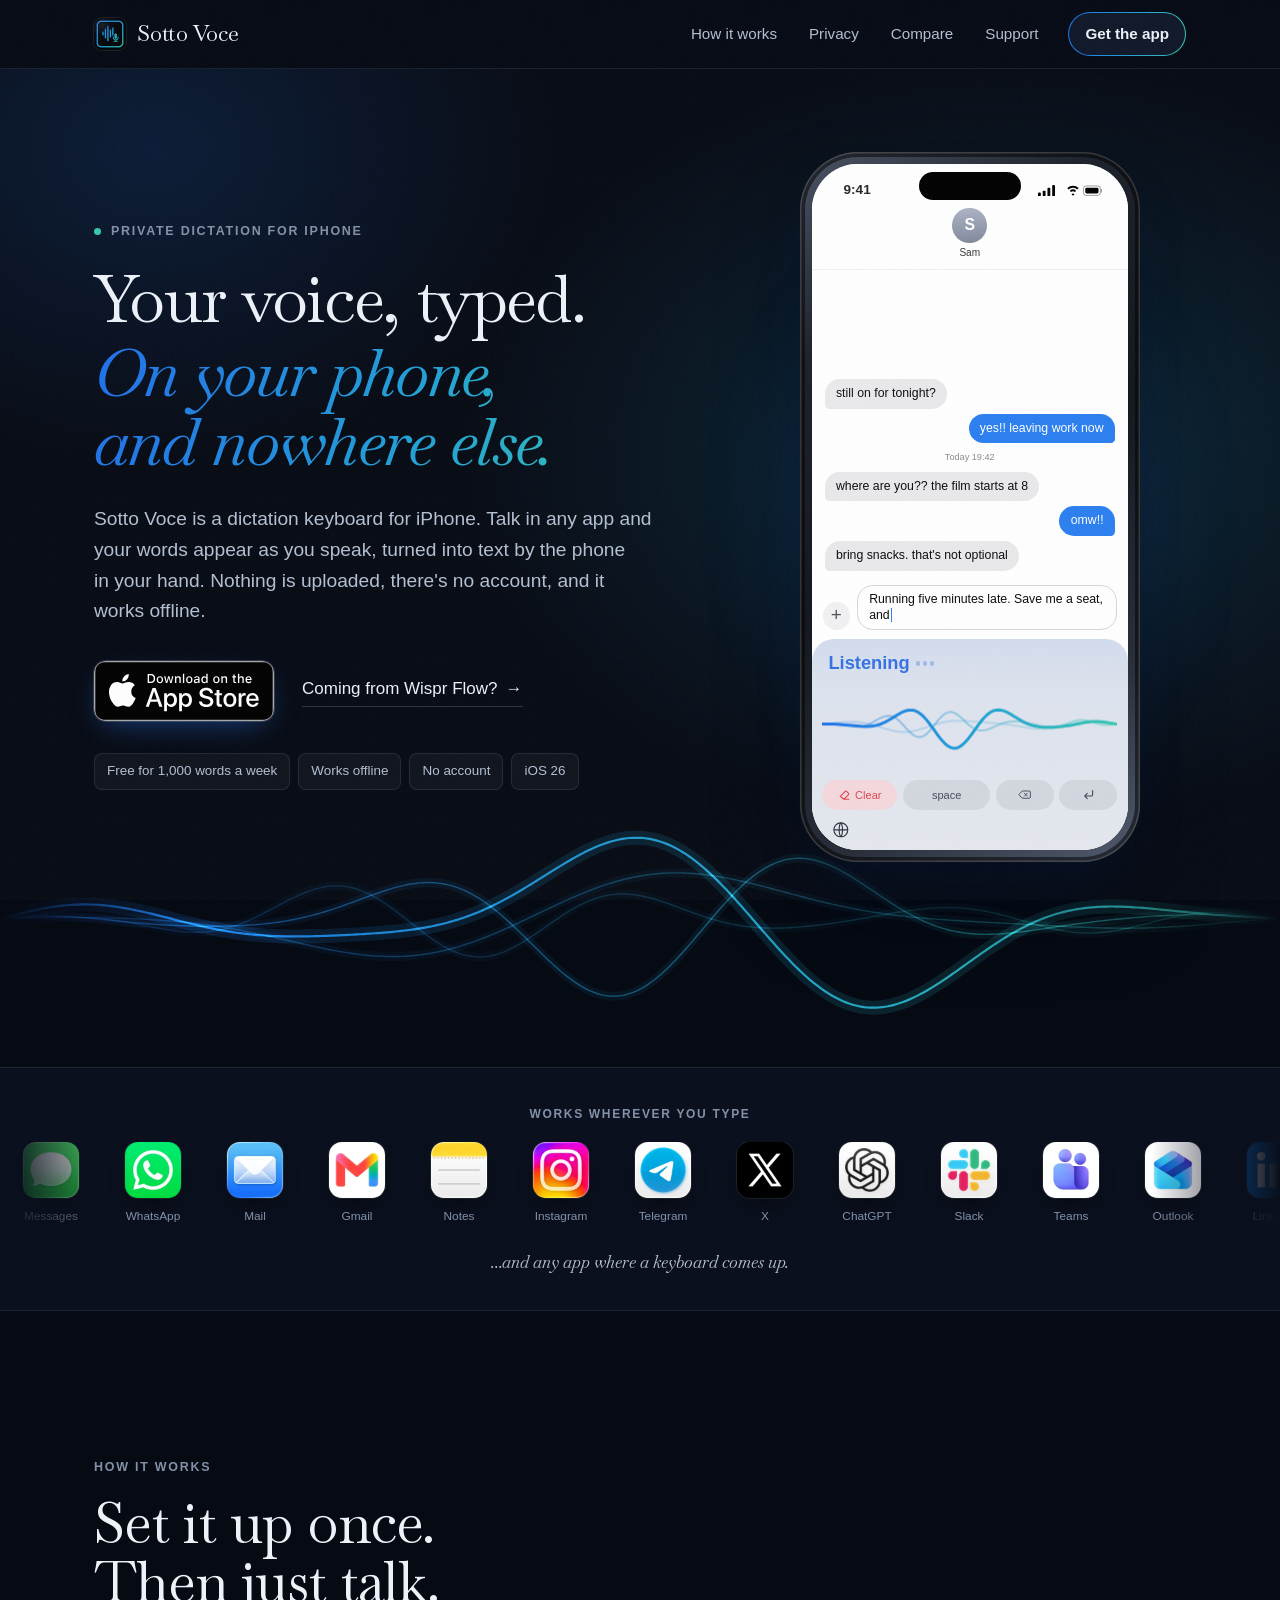
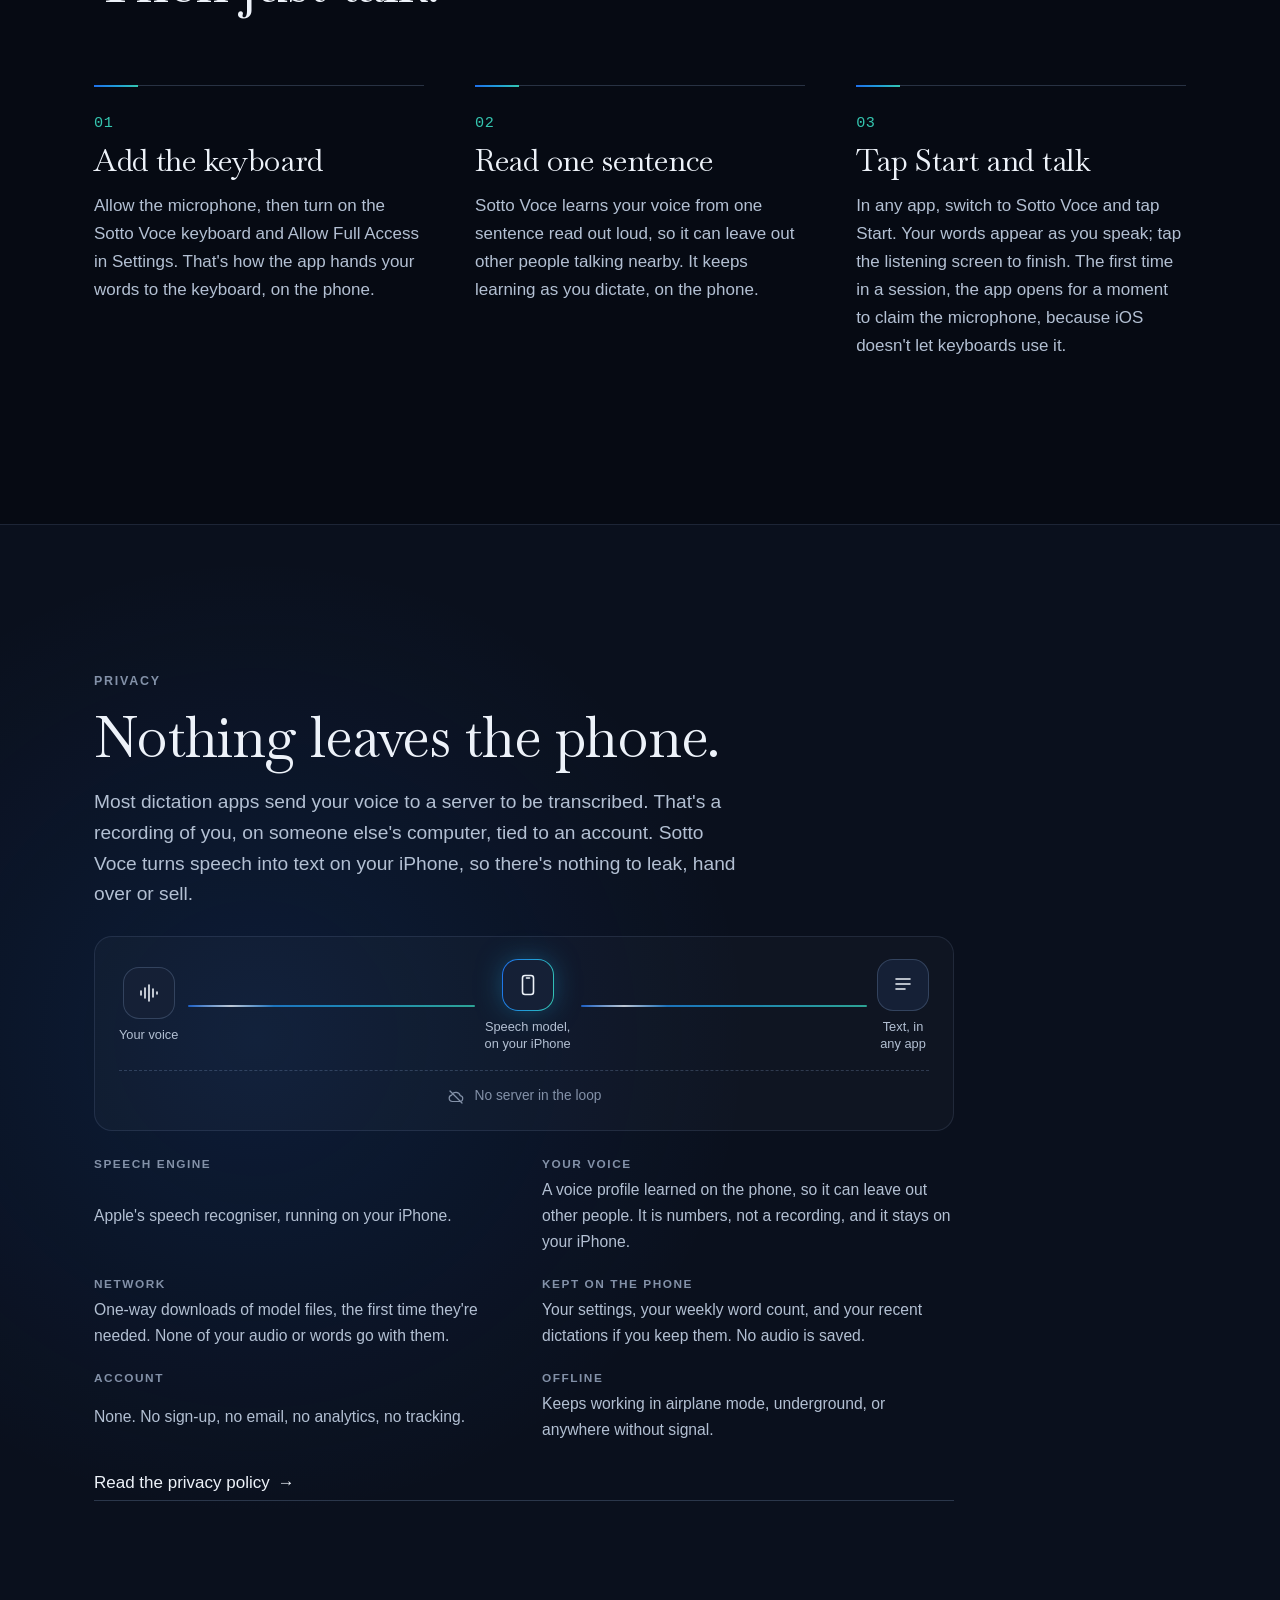
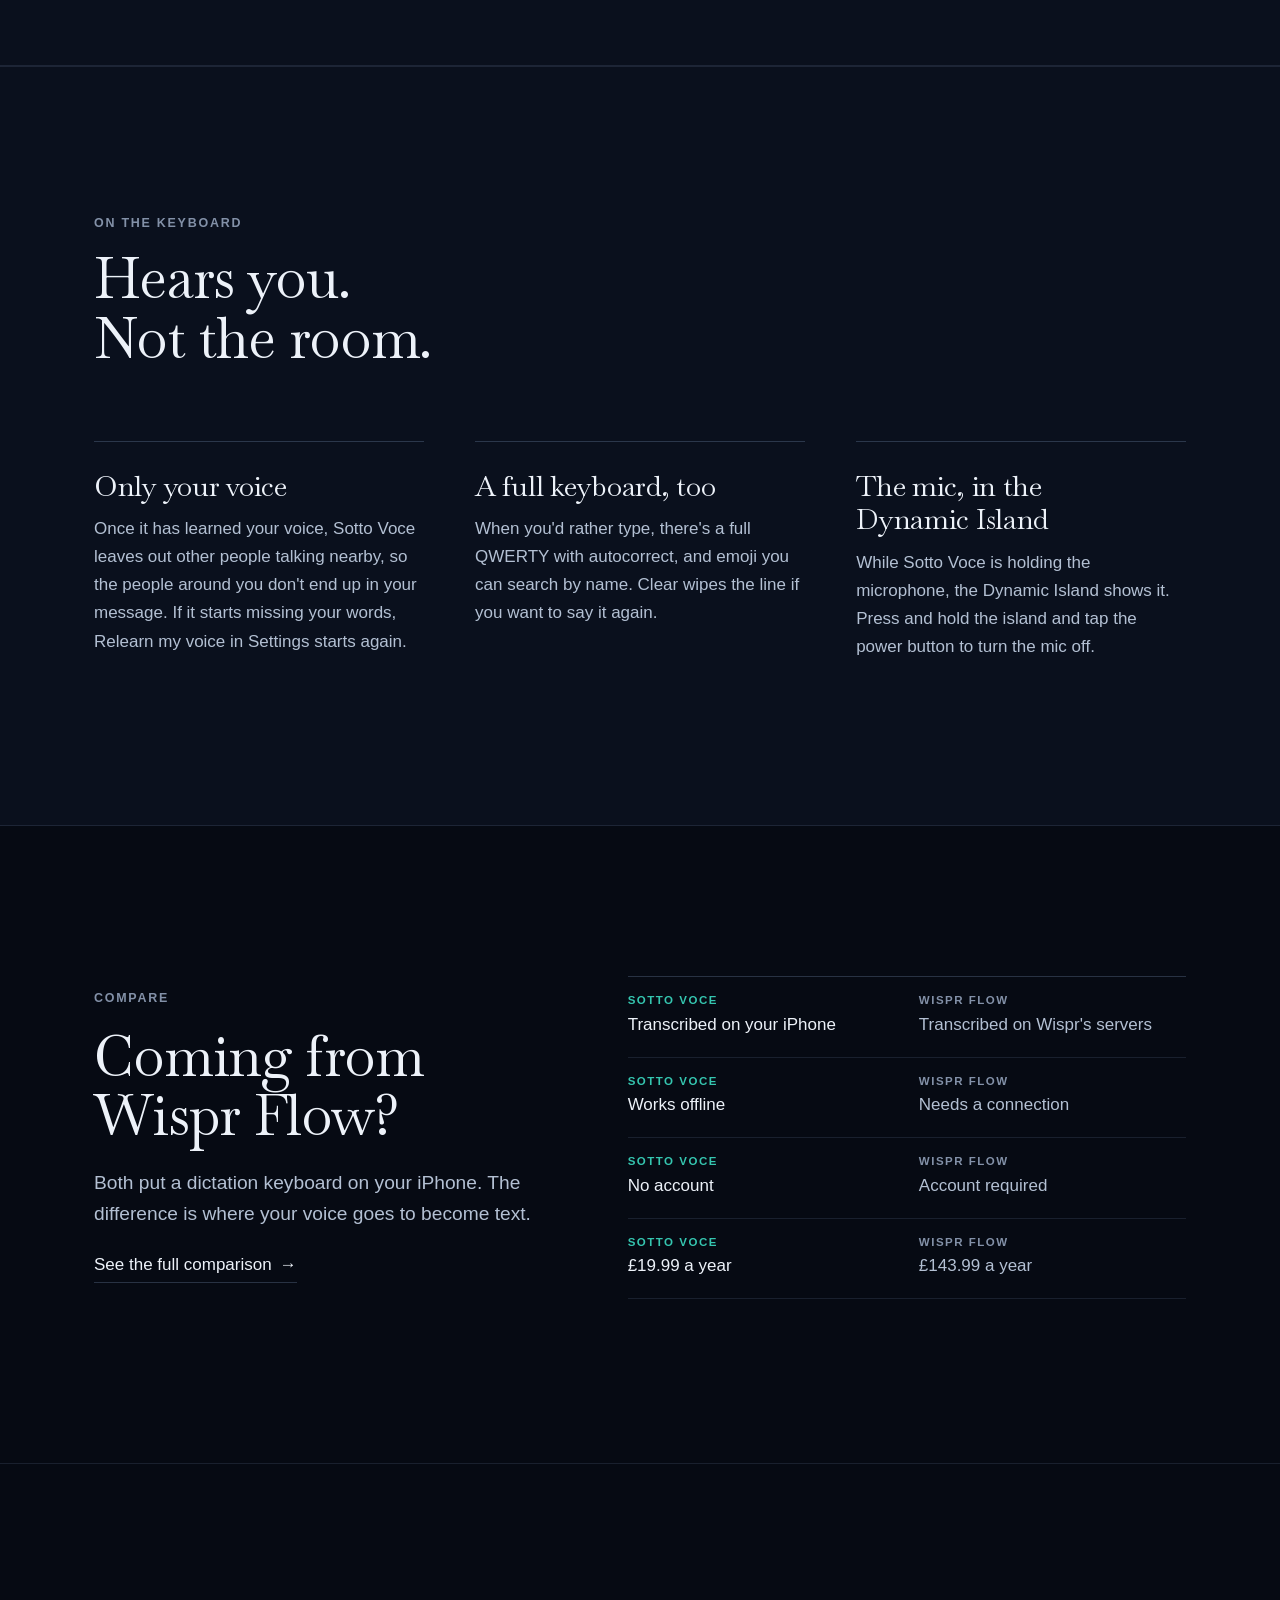
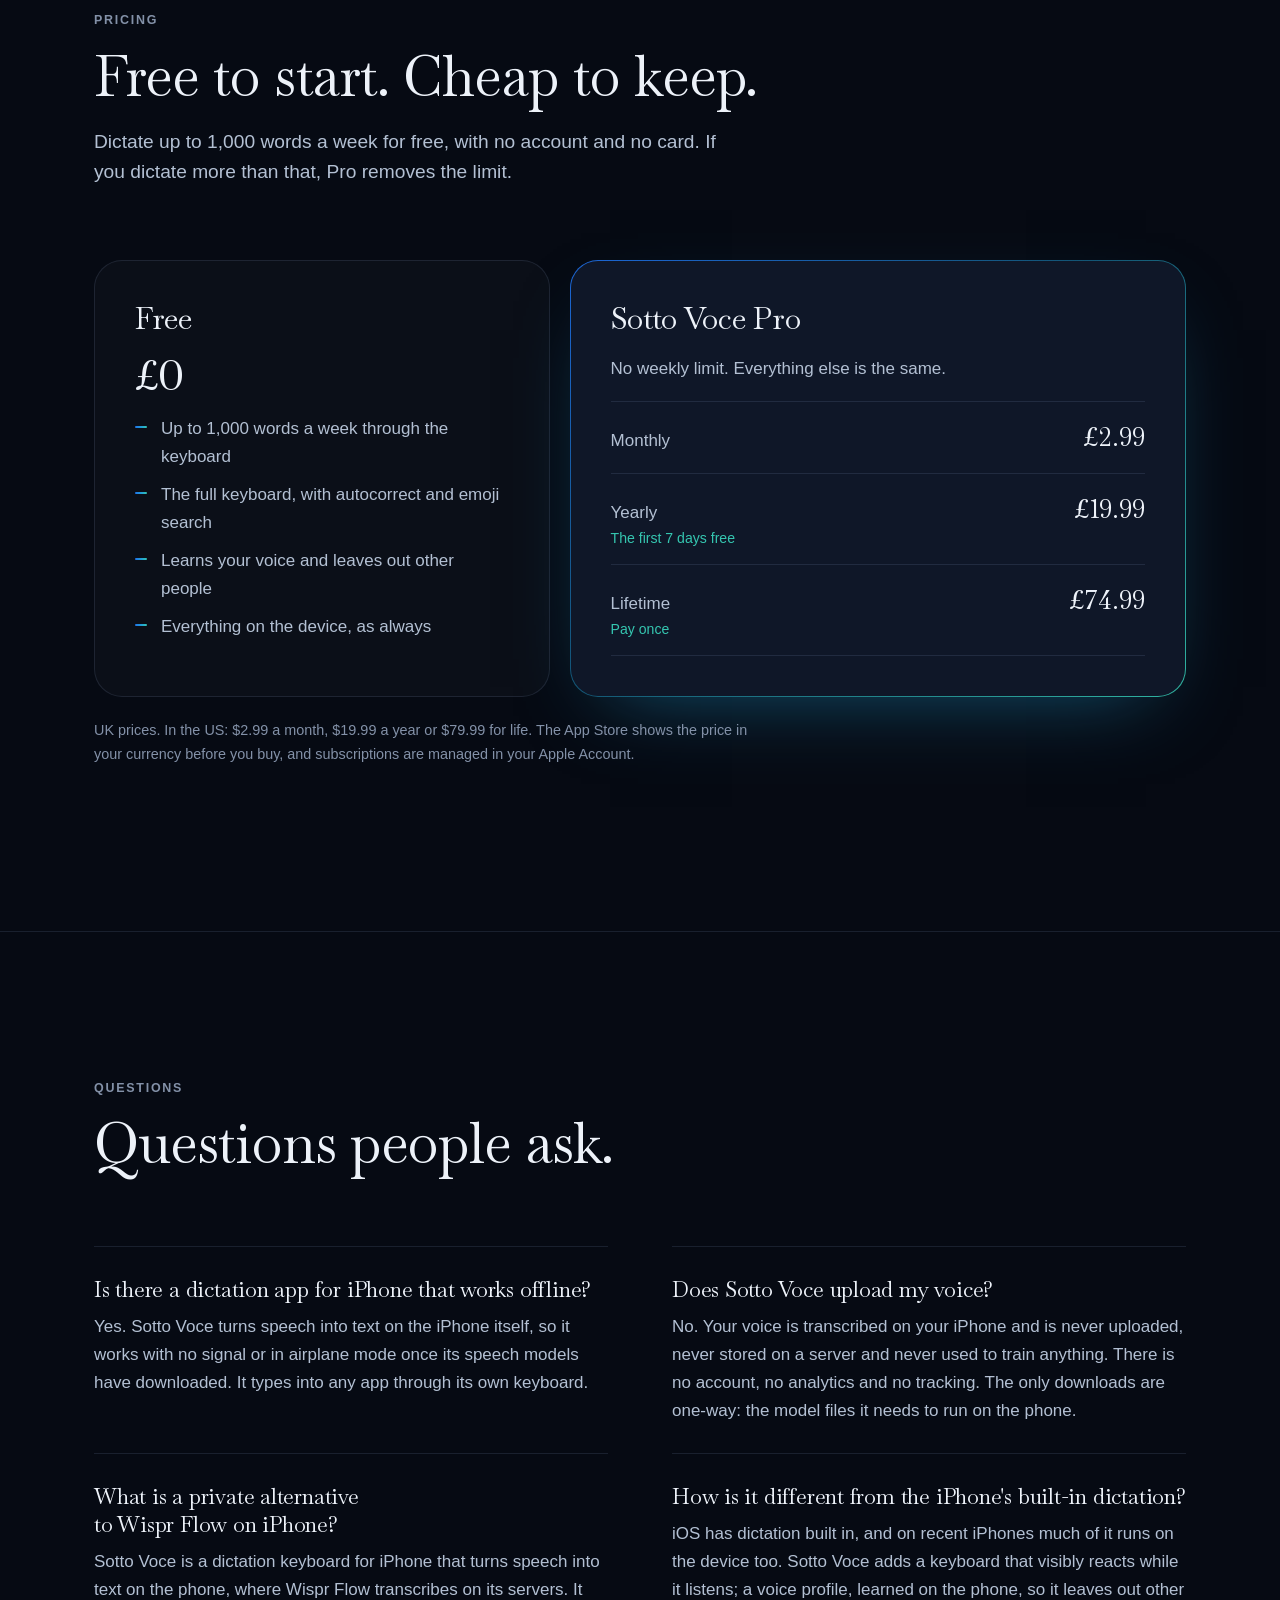
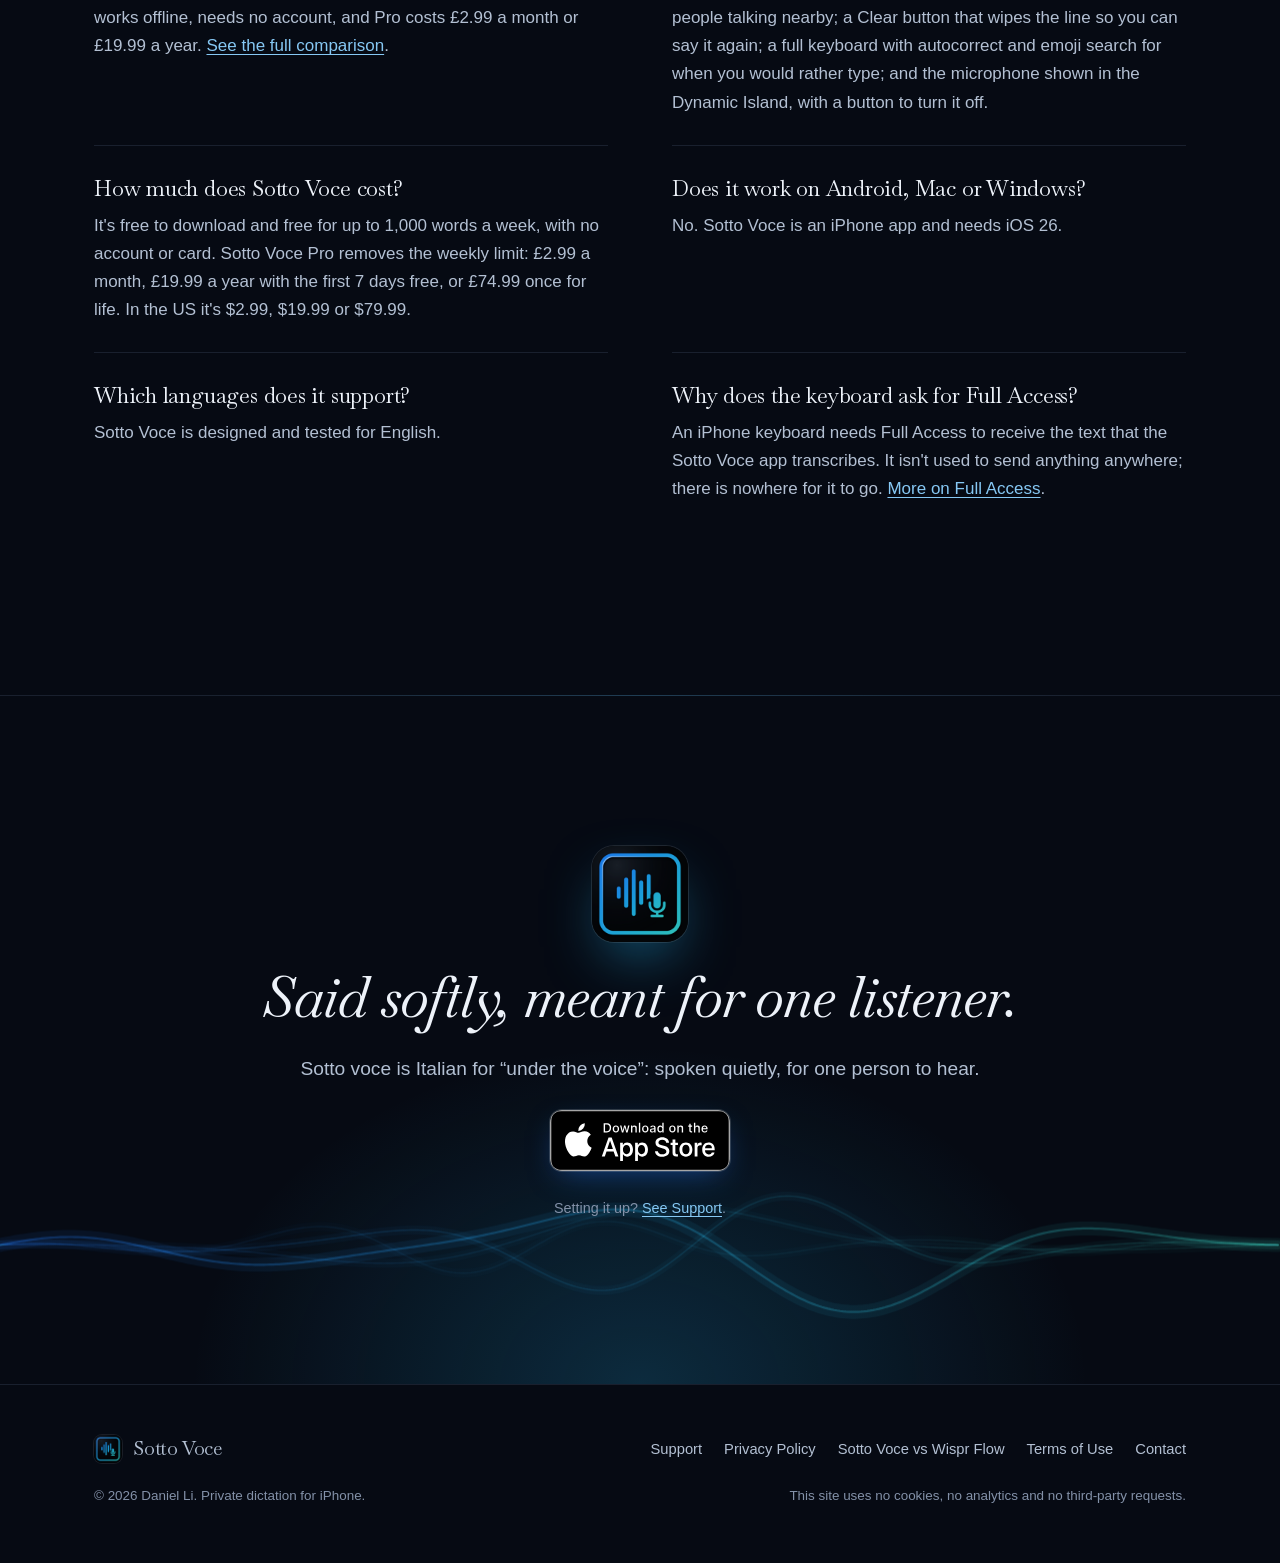
==== commit a4d2fbd4: "Site for 1.6.0: dictation only, own-voice filter, new privacy policy Recordings, summaries, the Enha" ====
--- a/index.html
+++ b/index.html
@@ -20,7 +20,7 @@
 <link rel="apple-touch-icon" href="assets/icon-180.png">
 <link rel="preload" href="assets/fonts/baskervville-latin.woff2" as="font" type="font/woff2" crossorigin>
 <link rel="preload" href="assets/fonts/baskervville-italic-latin.woff2" as="font" type="font/woff2" crossorigin>
-<link rel="stylesheet" href="style.css?v=4">
+<link rel="stylesheet" href="style.css?v=5">
 <script type="application/ld+json">
 {
   "@context": "https://schema.org",
@@ -49,11 +49,11 @@
   "@type": "FAQPage",
   "mainEntity": [
     {"@type": "Question", "name": "Is there a dictation app for iPhone that works offline?", "acceptedAnswer": {"@type": "Answer", "text": "Yes. Sotto Voce turns speech into text on the iPhone itself, so it works with no signal or in airplane mode once its speech models have downloaded. It types into any app through its own keyboard."}},
-    {"@type": "Question", "name": "Does Sotto Voce upload my voice?", "acceptedAnswer": {"@type": "Answer", "text": "No. Your voice is transcribed on your iPhone and is never uploaded, never stored on a server and never used to train anything. There is no account, no analytics and no tracking. The only network request is a one-way download of the speech model files."}},
+    {"@type": "Question", "name": "Does Sotto Voce upload my voice?", "acceptedAnswer": {"@type": "Answer", "text": "No. Your voice is transcribed on your iPhone and is never uploaded, never stored on a server and never used to train anything. There is no account, no analytics and no tracking. The only downloads are one-way: the model files it needs to run on the phone."}},
     {"@type": "Question", "name": "What is a private alternative to Wispr Flow on iPhone?", "acceptedAnswer": {"@type": "Answer", "text": "Sotto Voce is a dictation keyboard for iPhone that turns speech into text on the phone, where Wispr Flow transcribes on its servers. It works offline, needs no account, and Pro costs £2.99 a month or £19.99 a year."}},
-    {"@type": "Question", "name": "How is it different from the iPhone's built-in dictation?", "acceptedAnswer": {"@type": "Answer", "text": "iOS has dictation built in, and on recent iPhones much of it runs on the device too. Sotto Voce adds a keyboard that visibly reacts while it listens, with four looks to choose from; background noise removal before a word is transcribed; a choice of speech engine, including NVIDIA Parakeet; a list of recent dictations; and recordings transcribed with each speaker labelled."}},
+    {"@type": "Question", "name": "How is it different from the iPhone's built-in dictation?", "acceptedAnswer": {"@type": "Answer", "text": "iOS has dictation built in, and on recent iPhones much of it runs on the device too. Sotto Voce adds a keyboard that visibly reacts while it listens; a voice profile, learned on the phone, so it leaves out other people talking nearby; a Clear button that wipes the line so you can say it again; a full keyboard with autocorrect and emoji search for when you would rather type; and the microphone shown in the Dynamic Island, with a button to turn it off."}},
     {"@type": "Question", "name": "How much does Sotto Voce cost?", "acceptedAnswer": {"@type": "Answer", "text": "It is free to download and free for up to 1,000 words a week, with no account or card. Sotto Voce Pro removes the weekly limit: £2.99 a month, £19.99 a year with the first 7 days free, or £74.99 once for life. In the US it is $2.99, $19.99 or $79.99."}},
-    {"@type": "Question", "name": "Does it work on Android, Mac or Windows?", "acceptedAnswer": {"@type": "Answer", "text": "No. Sotto Voce is an iPhone app and needs iOS 26. Summaries of recordings also need an iPhone with Apple Intelligence."}},
+    {"@type": "Question", "name": "Does it work on Android, Mac or Windows?", "acceptedAnswer": {"@type": "Answer", "text": "No. Sotto Voce is an iPhone app and needs iOS 26."}},
     {"@type": "Question", "name": "Which languages does it support?", "acceptedAnswer": {"@type": "Answer", "text": "Sotto Voce is designed and tested for English."}},
     {"@type": "Question", "name": "Why does the keyboard ask for Full Access?", "acceptedAnswer": {"@type": "Answer", "text": "An iPhone keyboard needs Full Access to receive the text that the Sotto Voce app transcribes. It is not used to send anything anywhere; there is nowhere for it to go."}}
   ]
@@ -103,7 +103,7 @@
     </div>
 
     <div class="hero-stage">
-      <div class="device" role="img" aria-label="An iPhone in a chat with Sam. The Sotto Voce keyboard is listening, its wave moving with the voice, and the words are typed into the message field as they are spoken.">
+      <div class="device" role="img" aria-label="An iPhone in a chat with Sam. The Sotto Voce keyboard is listening, its glowing wave moving with the voice, and the words are typed into the message field as they are spoken.">
         <div class="device-screen">
           <div class="mock" data-demo="chat" aria-hidden="true">
             <div class="mock-status">
@@ -125,18 +125,12 @@
             </div>
             <div class="kb">
               <div class="kb-top">
-                <div>
-                  <div class="kb-title">Listening <span class="kb-dots"><i></i><i></i><i></i></span></div>
-                  <div class="kb-sub">iPhone Microphone · Enhanced</div>
-                </div>
-                <div class="kb-close"><svg viewBox="0 0 10 10" stroke="#5b6272" stroke-width="1.6" stroke-linecap="round"><path d="M1 1l8 8M9 1l-8 8"/></svg></div>
+                <div class="kb-title">Listening <span class="kb-dots"><i></i><i></i><i></i></span></div>
               </div>
               <canvas class="kb-visual" data-look="wave" data-voice="hero"></canvas>
-              <div class="kb-hint">Tap anywhere to stop · hold to move the cursor</div>
               <div class="kb-keys">
                 <div class="kb-key clear"><svg viewBox="0 0 20 20" fill="none" stroke="currentColor" stroke-width="1.7"><path d="M8 17h9M3.5 12.5l7-7a2 2 0 0 1 2.8 0l2.2 2.2a2 2 0 0 1 0 2.8L10 16H7.5z"/></svg>Clear</div>
                 <div class="kb-key">space</div>
-                <div class="kb-key"><svg viewBox="0 0 20 20" fill="none" stroke="currentColor" stroke-width="1.6" stroke-linecap="round"><rect x="7" y="2.5" width="6" height="10" rx="3"/><path d="M4.5 9.5a5.5 5.5 0 0 0 11 0M10 15v2.5M3 3l14 14"/></svg>Mute</div>
                 <div class="kb-key"><svg viewBox="0 0 22 16" fill="none" stroke="currentColor" stroke-width="1.6" stroke-linejoin="round"><path d="M7 2h12a1.5 1.5 0 0 1 1.5 1.5v9A1.5 1.5 0 0 1 19 14H7L1.5 8z"/><path d="M10.5 5.5l5 5M15.5 5.5l-5 5" stroke-linecap="round"/></svg></div>
                 <div class="kb-key"><svg viewBox="0 0 20 20" fill="none" stroke="currentColor" stroke-width="1.7" stroke-linecap="round" stroke-linejoin="round"><path d="M16 4v6a2 2 0 0 1-2 2H4M8 8l-4 4 4 4"/></svg></div>
               </div>
@@ -209,15 +203,15 @@
     <ol class="steps-flow">
       <li class="reveal">
         <h3>Add the keyboard</h3>
-        <p>In <span class="path">Settings › General › Keyboard</span>, add Sotto Voce and allow Full Access. That's how the app hands your words to the keyboard, on the phone.</p>
-      </li>
-      <li class="reveal">
-        <h3>Tap Start</h3>
-        <p>In any app, switch to Sotto Voce and tap Start. The first time in a session, the app opens for a moment to claim the microphone, because iOS doesn't let keyboards use it.</p>
-      </li>
-      <li class="reveal">
-        <h3>Talk</h3>
-        <p>Your words are typed as you speak, and the keyboard moves with your voice so you can see it heard you. Tap anywhere on it to stop.</p>
+        <p>Allow the microphone, then turn on the Sotto Voce keyboard and Allow Full Access in Settings. That's how the app hands your words to the keyboard, on the phone.</p>
+      </li>
+      <li class="reveal">
+        <h3>Read one sentence</h3>
+        <p>Sotto Voce learns your voice from one sentence read out loud, so it can leave out other people talking nearby. It keeps learning as you dictate, on the phone.</p>
+      </li>
+      <li class="reveal">
+        <h3>Tap Start and talk</h3>
+        <p>In any app, switch to Sotto Voce and tap Start. Your words appear as you speak; tap the listening screen to finish. The first time in a session, the app opens for a moment to claim the microphone, because iOS doesn't let keyboards use it.</p>
       </li>
     </ol>
   </div>
@@ -225,14 +219,6 @@
 
 <section class="section privacy" id="privacy" aria-labelledby="privacy-title">
   <div class="wrap">
-    <div class="device sm reveal">
-      <div class="device-screen">
-        <picture>
-          <source srcset="assets/screen-privacy.webp" type="image/webp">
-          <img src="assets/screen-privacy.jpg" width="720" height="1564" loading="lazy" alt="Sotto Voce's Private by Design screen: speech is turned into text on this phone. Works offline, no accounts, runs on your phone.">
-        </picture>
-      </div>
-    </div>
     <div class="privacy-copy">
       <div class="section-head reveal" style="margin-bottom:0">
         <p class="eyebrow">Privacy</p>
@@ -257,8 +243,10 @@
         <p class="flow-note"><svg viewBox="0 0 24 24" fill="none" stroke="currentColor" stroke-width="1.6" stroke-linecap="round"><path d="M7 18h10a4 4 0 0 0 .6-7.95A6 6 0 0 0 6.3 9.5 4.3 4.3 0 0 0 7 18z"/><path d="M4 4l16 16"/></svg>No server in the loop</p>
       </div>
       <dl class="facts reveal">
-        <div><dt>Speech engines</dt><dd>Apple's on-device recogniser, or NVIDIA Parakeet running through Core ML. You choose.</dd></div>
-        <div><dt>Network</dt><dd>One kind of request: a one-way download of model files from Hugging Face. None of your audio or words go with it.</dd></div>
+        <div><dt>Speech engine</dt><dd>Apple's speech recogniser, running on your iPhone.</dd></div>
+        <div><dt>Your voice</dt><dd>A voice profile learned on the phone, so it can leave out other people. It is numbers, not a recording, and it stays on your iPhone.</dd></div>
+        <div><dt>Network</dt><dd>One-way downloads of model files, the first time they're needed. None of your audio or words go with them.</dd></div>
+        <div><dt>Kept on the phone</dt><dd>Your settings, your weekly word count, and your recent dictations if you keep them. No audio is saved.</dd></div>
         <div><dt>Account</dt><dd>None. No sign-up, no email, no analytics, no tracking.</dd></div>
         <div><dt>Offline</dt><dd>Keeps working in airplane mode, underground, or anywhere without signal.</dd></div>
       </dl>
@@ -267,77 +255,26 @@
   </div>
 </section>
 
-<section class="section looks" id="looks" aria-labelledby="looks-title">
-  <div class="wrap">
-    <div class="looks-copy">
-      <div class="section-head reveal" style="margin-bottom:0">
-        <p class="eyebrow">Listening looks</p>
-        <h2 id="looks-title">Watch it listen.</h2>
-        <p class="lede">A keyboard you talk to should show it's hearing you. Pick the look you like; each one moves with your voice, so you know it caught the sentence without reading it back.</p>
-      </div>
-      <div class="look-tabs reveal" role="tablist" aria-label="Listening looks">
-        <button role="tab" id="tab-glow" aria-selected="false" aria-controls="look-panel" data-set-look="glow" tabindex="-1">Glow</button>
-        <button role="tab" id="tab-card" aria-selected="false" aria-controls="look-panel" data-set-look="card" tabindex="-1">Card</button>
-        <button role="tab" id="tab-wave" aria-selected="true" aria-controls="look-panel" data-set-look="wave">Wave</button>
-        <button role="tab" id="tab-ring" aria-selected="false" aria-controls="look-panel" data-set-look="ring" tabindex="-1">Ring</button>
-      </div>
-      <p class="look-caption" data-look-caption aria-live="polite"><strong>Wave</strong>Layered waves across the keyboard, in the gradient of your chosen colours.</p>
-      <p class="maths-note">Drawn live with the same maths the app uses.</p>
-    </div>
-    <div class="look-stage reveal">
-      <div class="kb panel" id="look-panel" role="tabpanel" aria-labelledby="tab-wave">
-        <div class="kb-top">
-          <div>
-            <div class="kb-title">Listening <span class="kb-dots"><i></i><i></i><i></i></span></div>
-            <div class="kb-sub">iPhone Microphone · Enhanced</div>
-          </div>
-          <div class="kb-close"><svg viewBox="0 0 10 10" stroke="#5b6272" stroke-width="1.6" stroke-linecap="round"><path d="M1 1l8 8M9 1l-8 8"/></svg></div>
-        </div>
-        <canvas class="kb-visual" data-look="wave" data-voice="looks" data-look-canvas aria-hidden="true"></canvas>
-        <div class="kb-hint">Tap anywhere to stop · hold to move the cursor</div>
-        <div class="kb-keys" aria-hidden="true">
-          <div class="kb-key clear"><svg viewBox="0 0 20 20" fill="none" stroke="currentColor" stroke-width="1.7"><path d="M8 17h9M3.5 12.5l7-7a2 2 0 0 1 2.8 0l2.2 2.2a2 2 0 0 1 0 2.8L10 16H7.5z"/></svg><span class="label-long">Clear</span></div>
-          <div class="kb-key"><span>space</span></div>
-          <div class="kb-key"><svg viewBox="0 0 20 20" fill="none" stroke="currentColor" stroke-width="1.6" stroke-linecap="round"><rect x="7" y="2.5" width="6" height="10" rx="3"/><path d="M4.5 9.5a5.5 5.5 0 0 0 11 0M10 15v2.5M3 3l14 14"/></svg><span class="label-long">Mute</span></div>
-          <div class="kb-key"><svg viewBox="0 0 22 16" fill="none" stroke="currentColor" stroke-width="1.6" stroke-linejoin="round"><path d="M7 2h12a1.5 1.5 0 0 1 1.5 1.5v9A1.5 1.5 0 0 1 19 14H7L1.5 8z"/><path d="M10.5 5.5l5 5M15.5 5.5l-5 5" stroke-linecap="round"/></svg></div>
-          <div class="kb-key"><svg viewBox="0 0 20 20" fill="none" stroke="currentColor" stroke-width="1.7" stroke-linecap="round" stroke-linejoin="round"><path d="M16 4v6a2 2 0 0 1-2 2H4M8 8l-4 4 4 4"/></svg></div>
-        </div>
-        <div class="kb-globe" aria-hidden="true"><svg viewBox="0 0 24 24" fill="none" stroke="#2a2f3a" stroke-width="1.5"><circle cx="12" cy="12" r="9.5"/><path d="M2.5 12h19M12 2.5c3 3.2 3 15.8 0 19M12 2.5c-3 3.2-3 15.8 0 19"/></svg></div>
-      </div>
-    </div>
-  </div>
-</section>
-
 <section class="section in-app" aria-labelledby="inapp-title">
   <div class="wrap">
     <div class="section-head reveal">
-      <p class="eyebrow">In the app</p>
-      <h2 id="inapp-title">Every word counted. <br>Recordings, too.</h2>
-    </div>
-    <div class="duo">
-      <figure class="reveal">
-        <div class="device sm">
-          <div class="device-screen">
-            <picture>
-              <source srcset="assets/screen-home.webp" type="image/webp">
-              <img src="assets/screen-home.jpg" width="720" height="1564" loading="lazy" alt="The Dictation screen: 24,463 words dictated, a bar chart of the last seven days, and an 11-day streak.">
-            </picture>
-          </div>
-        </div>
-        <figcaption><strong>Your dictation, at a glance</strong><span>Every word you've dictated, the last seven days, and your streak. Change the look, the speech engine and your text replacements from here.</span></figcaption>
-      </figure>
-      <figure class="reveal">
-        <div class="device sm">
-          <div class="device-screen">
-            <picture>
-              <source srcset="assets/screen-transcript.webp" type="image/webp">
-              <img src="assets/screen-transcript.jpg" width="720" height="1564" loading="lazy" alt="A transcript of a client call with two speakers, Priya and Tom, each line labelled and timed.">
-            </picture>
-          </div>
-        </div>
-        <figcaption><strong>Recordings, with who said what</strong><span>Record or import audio for a transcript with each speaker labelled, and a summary if you want one. Summaries need Apple Intelligence.</span></figcaption>
-      </figure>
-    </div>
+      <p class="eyebrow">On the keyboard</p>
+      <h2 id="inapp-title">Hears you. <br>Not the room.</h2>
+    </div>
+    <ul class="feature-list">
+      <li class="reveal">
+        <h3>Only your voice</h3>
+        <p>Once it has learned your voice, Sotto Voce leaves out other people talking nearby, so the people around you don't end up in your message. If it starts missing your words, Relearn my voice in Settings starts again.</p>
+      </li>
+      <li class="reveal">
+        <h3>A full keyboard, too</h3>
+        <p>When you'd rather type, there's a full QWERTY with autocorrect, and emoji you can search by name. Clear wipes the line if you want to say it again.</p>
+      </li>
+      <li class="reveal">
+        <h3>The mic, in the Dynamic Island</h3>
+        <p>While Sotto Voce is holding the microphone, the Dynamic Island shows it. Press and hold the island and tap the power button to turn the mic off.</p>
+      </li>
+    </ul>
   </div>
 </section>
 
@@ -371,8 +308,8 @@
         <p class="price">£0</p>
         <ul>
           <li>Up to 1,000 words a week through the keyboard</li>
-          <li>Every listening look</li>
-          <li>Recordings and transcripts, not counted against the limit</li>
+          <li>The full keyboard, with autocorrect and emoji search</li>
+          <li>Learns your voice and leaves out other people</li>
           <li>Everything on the device, as always</li>
         </ul>
       </div>
@@ -398,11 +335,11 @@
     </div>
     <div class="qa-list">
       <div class="qa"><h3>Is there a dictation app for iPhone that works offline?</h3><p>Yes. Sotto Voce turns speech into text on the iPhone itself, so it works with no signal or in airplane mode once its speech models have downloaded. It types into any app through its own keyboard.</p></div>
-      <div class="qa"><h3>Does Sotto Voce upload my voice?</h3><p>No. Your voice is transcribed on your iPhone and is never uploaded, never stored on a server and never used to train anything. There is no account, no analytics and no tracking. The only network request is a one-way download of the speech model files.</p></div>
+      <div class="qa"><h3>Does Sotto Voce upload my voice?</h3><p>No. Your voice is transcribed on your iPhone and is never uploaded, never stored on a server and never used to train anything. There is no account, no analytics and no tracking. The only downloads are one-way: the model files it needs to run on the phone.</p></div>
       <div class="qa"><h3>What is a private alternative to Wispr Flow on iPhone?</h3><p>Sotto Voce is a dictation keyboard for iPhone that turns speech into text on the phone, where Wispr Flow transcribes on its servers. It works offline, needs no account, and Pro costs £2.99 a month or £19.99 a year. <a href="vs-wispr-flow.html">See the full comparison</a>.</p></div>
-      <div class="qa"><h3>How is it different from the iPhone's built-in dictation?</h3><p>iOS has dictation built in, and on recent iPhones much of it runs on the device too. Sotto Voce adds a keyboard that visibly reacts while it listens, with four looks to choose from; background noise removal before a word is transcribed; a choice of speech engine, including NVIDIA Parakeet; a list of recent dictations; and recordings transcribed with each speaker labelled.</p></div>
+      <div class="qa"><h3>How is it different from the iPhone's built-in dictation?</h3><p>iOS has dictation built in, and on recent iPhones much of it runs on the device too. Sotto Voce adds a keyboard that visibly reacts while it listens; a voice profile, learned on the phone, so it leaves out other people talking nearby; a Clear button that wipes the line so you can say it again; a full keyboard with autocorrect and emoji search for when you would rather type; and the microphone shown in the Dynamic Island, with a button to turn it off.</p></div>
       <div class="qa"><h3>How much does Sotto Voce cost?</h3><p>It's free to download and free for up to 1,000 words a week, with no account or card. Sotto Voce Pro removes the weekly limit: £2.99 a month, £19.99 a year with the first 7 days free, or £74.99 once for life. In the US it's $2.99, $19.99 or $79.99.</p></div>
-      <div class="qa"><h3>Does it work on Android, Mac or Windows?</h3><p>No. Sotto Voce is an iPhone app and needs iOS 26. Summaries of recordings also need an iPhone with Apple Intelligence.</p></div>
+      <div class="qa"><h3>Does it work on Android, Mac or Windows?</h3><p>No. Sotto Voce is an iPhone app and needs iOS 26.</p></div>
       <div class="qa"><h3>Which languages does it support?</h3><p>Sotto Voce is designed and tested for English.</p></div>
       <div class="qa"><h3>Why does the keyboard ask for Full Access?</h3><p>An iPhone keyboard needs Full Access to receive the text that the Sotto Voce app transcribes. It isn't used to send anything anywhere; there is nowhere for it to go. <a href="support.html#full-access">More on Full Access</a>.</p></div>
     </div>
--- a/style.css
+++ b/style.css
@@ -554,19 +554,8 @@
 .kb-dots i:nth-child(2) { animation-delay: 0.2s; }
 .kb-dots i:nth-child(3) { animation-delay: 0.4s; }
 @keyframes dot { 30% { opacity: 1; } }
-.kb-sub { font-size: 3.3cqw; color: #6c7384; margin-top: 0.6cqw; }
-.kb-close {
-  width: 7cqw;
-  height: 7cqw;
-  border-radius: 50%;
-  background: rgba(60, 70, 90, 0.12);
-  display: grid;
-  place-items: center;
-}
-.kb-close svg { width: 2.8cqw; height: 2.8cqw; }
 .kb-visual { width: 100%; height: 30cqw; }
-.kb-hint { text-align: center; font-size: 2.8cqw; color: #9aa1ae; margin-top: -1cqw; }
-.kb-keys { display: grid; grid-template-columns: 1.15fr 1.1fr 1.4fr 1.15fr 1.15fr; gap: 1.8cqw; margin-top: 1.6cqw; }
+.kb-keys { display: grid; grid-template-columns: 1.3fr 1.5fr 1fr 1fr; gap: 1.8cqw; margin-top: 1.6cqw; }
 .kb-key {
   height: 9.6cqw;
   border-radius: 5cqw;
@@ -667,11 +656,11 @@
 }
 .privacy .wrap {
   display: grid;
-  grid-template-columns: minmax(0, 0.8fr) minmax(0, 1.2fr);
   gap: clamp(48px, 7vw, 110px);
   align-items: center;
 }
-.privacy-copy { display: grid; gap: 26px; }
+.privacy .wrap:has(> .device) { grid-template-columns: minmax(0, 0.8fr) minmax(0, 1.2fr); }
+.privacy-copy { display: grid; gap: 26px; max-width: 860px; }
 
 .flow {
   display: grid;
@@ -726,7 +715,7 @@
 .facts dt { font: 600 0.74rem/1.2 var(--sans); letter-spacing: 0.13em; text-transform: uppercase; color: var(--text-3); }
 .facts dd { margin: 0; color: var(--text-2); font-size: 0.98rem; }
 @media (max-width: 900px) {
-  .privacy .wrap { grid-template-columns: 1fr; }
+  .privacy .wrap:has(> .device) { grid-template-columns: 1fr; }
   .privacy .device { order: 2; justify-self: center; }
 }
 @media (max-width: 560px) {
@@ -736,89 +725,14 @@
   .flow-line::after { display: none; }
 }
 
-/* ---------- Listening looks ---------- */
-
-.looks .wrap { display: grid; grid-template-columns: minmax(0, 0.9fr) minmax(0, 1.1fr); gap: clamp(40px, 6vw, 96px); align-items: center; }
-.looks-copy { display: grid; gap: 24px; align-content: start; }
-.look-tabs {
-  display: inline-grid;
-  grid-auto-flow: column;
-  gap: 4px;
-  padding: 5px;
-  border-radius: 999px;
-  background: rgba(255, 255, 255, 0.04);
-  border: 1px solid var(--line);
-  justify-self: start;
-}
-.look-tabs button {
-  appearance: none;
-  border: 0;
-  background: transparent;
-  color: var(--text-2);
-  font: 500 0.95rem/1 var(--sans);
-  padding: 10px 18px;
-  border-radius: 999px;
-  cursor: pointer;
-  transition: color 0.2s, background-color 0.25s var(--ease-out), transform 0.15s;
-}
-.look-tabs button:hover { color: var(--text); background: rgba(255, 255, 255, 0.05); }
-.look-tabs button:active { transform: scale(0.97); }
-.look-tabs button[aria-selected="true"] {
-  color: var(--ink-0);
-  background: linear-gradient(100deg, #cfe3fb, #c9eee8);
-  font-weight: 600;
-}
-.look-caption { min-height: 3.3em; color: var(--text-2); max-width: 30em; }
-.look-caption strong { font-family: var(--serif); font-weight: 400; font-size: 1.35rem; display: block; margin-bottom: 4px; }
-.maths-note { font-size: 0.85rem; color: var(--text-3); }
-
-.look-stage { position: relative; display: grid; justify-items: center; }
-.look-stage::before {
-  content: "";
-  position: absolute;
-  inset: -10% -4%;
-  background: radial-gradient(closest-side, rgba(33, 160, 214, 0.28), transparent 72%);
-  filter: blur(20px);
-  z-index: -1;
-}
-.kb.panel {
-  width: min(460px, 100%);
-  container-type: inline-size;
-  border-radius: 34px;
-  padding: 26px 18px 18px;
-  box-shadow: var(--shadow-deep), inset 0 1px 0 rgba(255, 255, 255, 0.6);
-}
-.kb.panel .kb-title { font-size: 1.55rem; }
-.kb.panel .kb-sub { font-size: 0.9rem; }
-.kb.panel .kb-close { width: 32px; height: 32px; }
-.kb.panel .kb-close svg { width: 12px; height: 12px; }
-.kb.panel .kb-visual { height: 170px; }
-.kb.panel .kb-hint { font-size: 0.78rem; margin-top: 0; }
-.kb.panel .kb-keys { gap: 8px; margin-top: 10px; }
-.kb.panel .kb-key { height: 44px; border-radius: 22px; font-size: 0.95rem; }
-.kb.panel .kb-key svg { width: 18px; height: 18px; }
-.kb.panel .kb-dots i { width: 6px; height: 6px; }
-.kb.panel .kb-dots { gap: 4px; }
-.kb.panel .kb-globe { padding: 12px 0 0 12px; }
-.kb.panel .kb-globe svg { width: 24px; height: 24px; }
-@media (max-width: 900px) { .looks .wrap { grid-template-columns: 1fr; } }
-@media (max-width: 440px) {
-  .look-tabs button { padding: 9px 13px; font-size: 0.9rem; }
-  .kb.panel .kb-key .label-long { display: none; }
-}
-
 /* ---------- In the app ---------- */
 
 .in-app { background: var(--ink-1); border-block: 1px solid var(--line); overflow: hidden; }
-.duo { display: grid; grid-template-columns: repeat(2, minmax(0, 1fr)); gap: clamp(32px, 6vw, 96px); align-items: start; }
-.duo figure { margin: 0; display: grid; gap: 28px; justify-items: center; }
-.duo figure:nth-child(2) { margin-top: clamp(0px, 8vw, 120px); }
-.duo figcaption { max-width: 24em; text-align: center; display: grid; gap: 8px; }
-.duo figcaption strong { font-family: var(--serif); font-weight: 400; font-size: 1.5rem; }
-@media (max-width: 760px) {
-  .duo { grid-template-columns: 1fr; }
-  .duo figure:nth-child(2) { margin-top: 0; }
-}
+.feature-list { list-style: none; margin: 0; padding: 0; display: grid; grid-template-columns: repeat(3, minmax(0, 1fr)); gap: clamp(28px, 4vw, 56px); }
+.feature-list li { padding-top: 28px; border-top: 1px solid var(--line-strong); display: grid; gap: 12px; align-content: start; }
+.feature-list h3 { font-size: clamp(1.4rem, 2.2vw, 1.75rem); }
+.feature-list p { color: var(--text-2); }
+@media (max-width: 820px) { .feature-list { grid-template-columns: 1fr; } }
 
 /* ---------- Compare teaser ---------- */
 
@@ -950,6 +864,7 @@
 .doc { padding-bottom: clamp(80px, 10vw, 130px); color: var(--text-2); }
 .doc h2 { font-size: clamp(1.8rem, 3.4vw, 2.4rem); margin: 64px 0 18px; padding-top: 28px; border-top: 1px solid var(--line); }
 .doc h2:first-child { margin-top: 0; }
+.doc > h3 { margin: 32px 0 10px; }
 .doc p, .doc ul, .doc ol { margin: 0 0 16px; max-width: 40em; }
 .doc li { margin-bottom: 8px; }
 .doc ul { padding-left: 1.3em; }
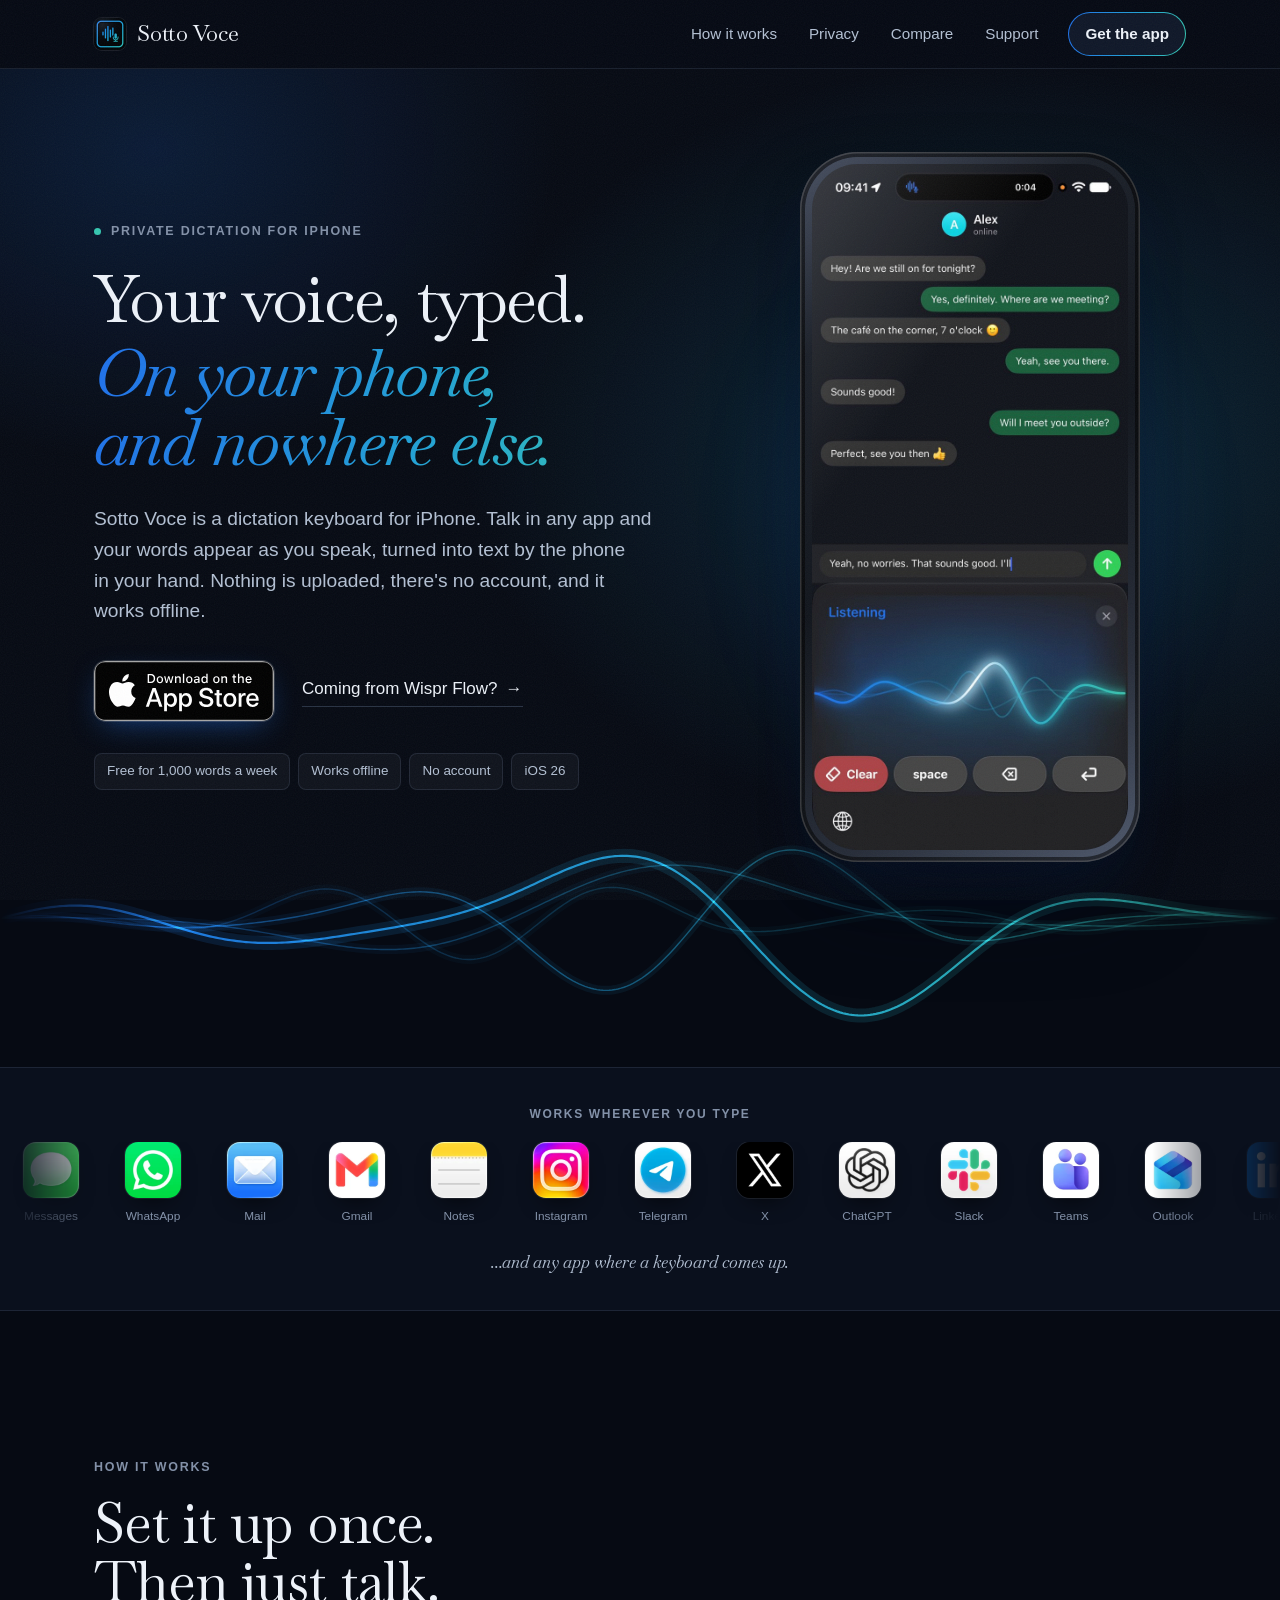
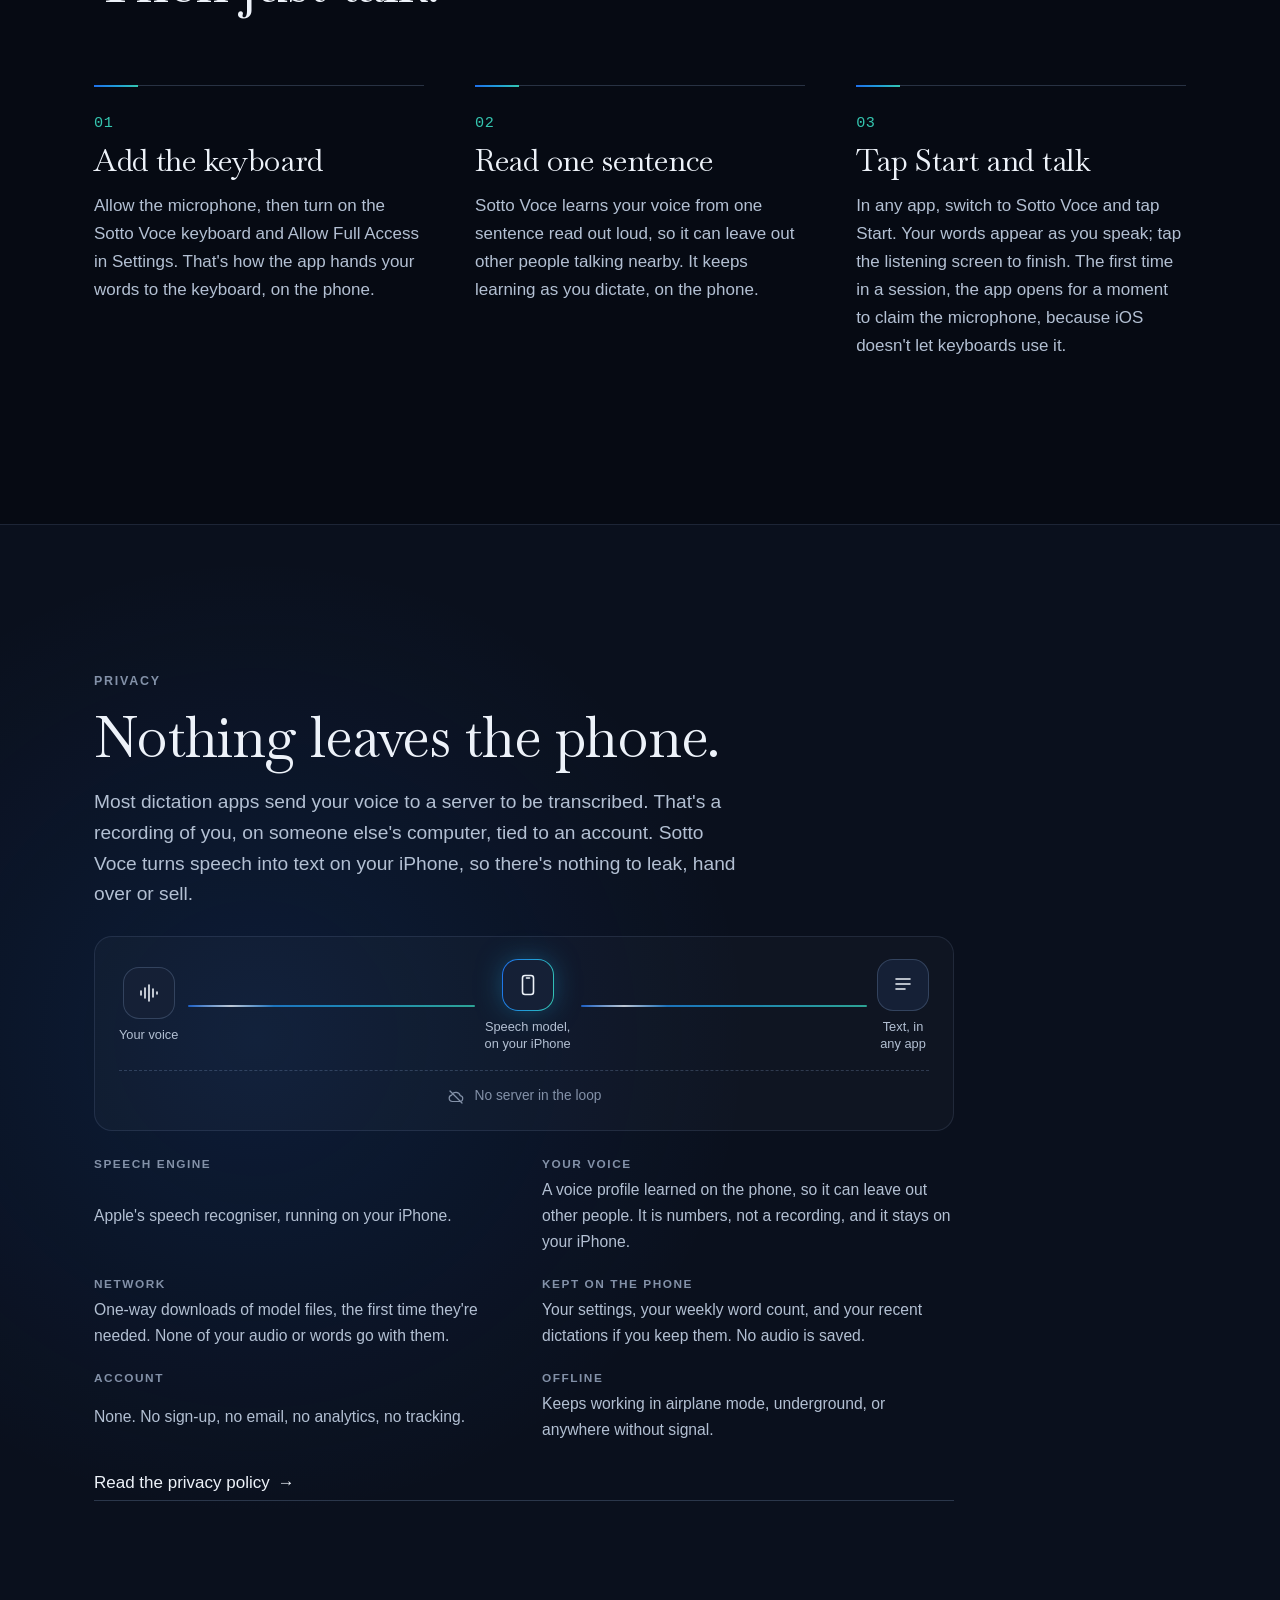
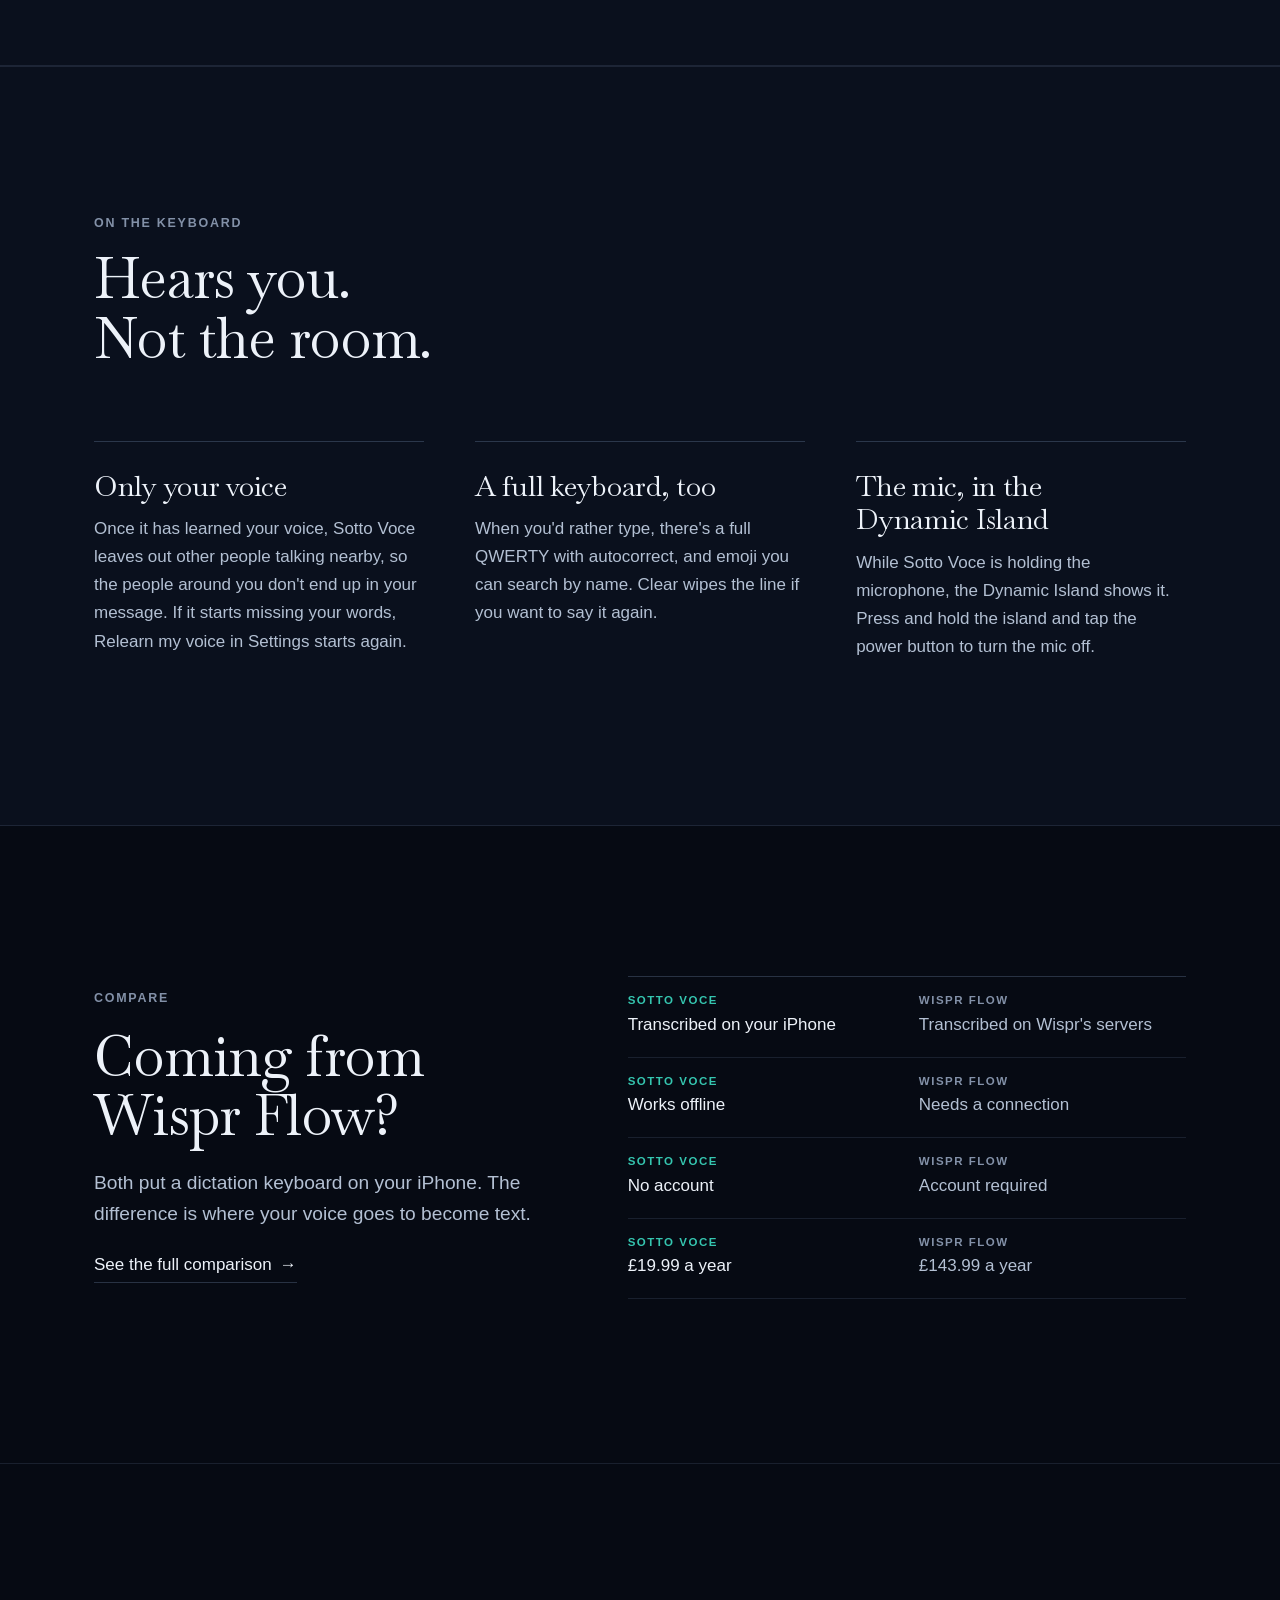
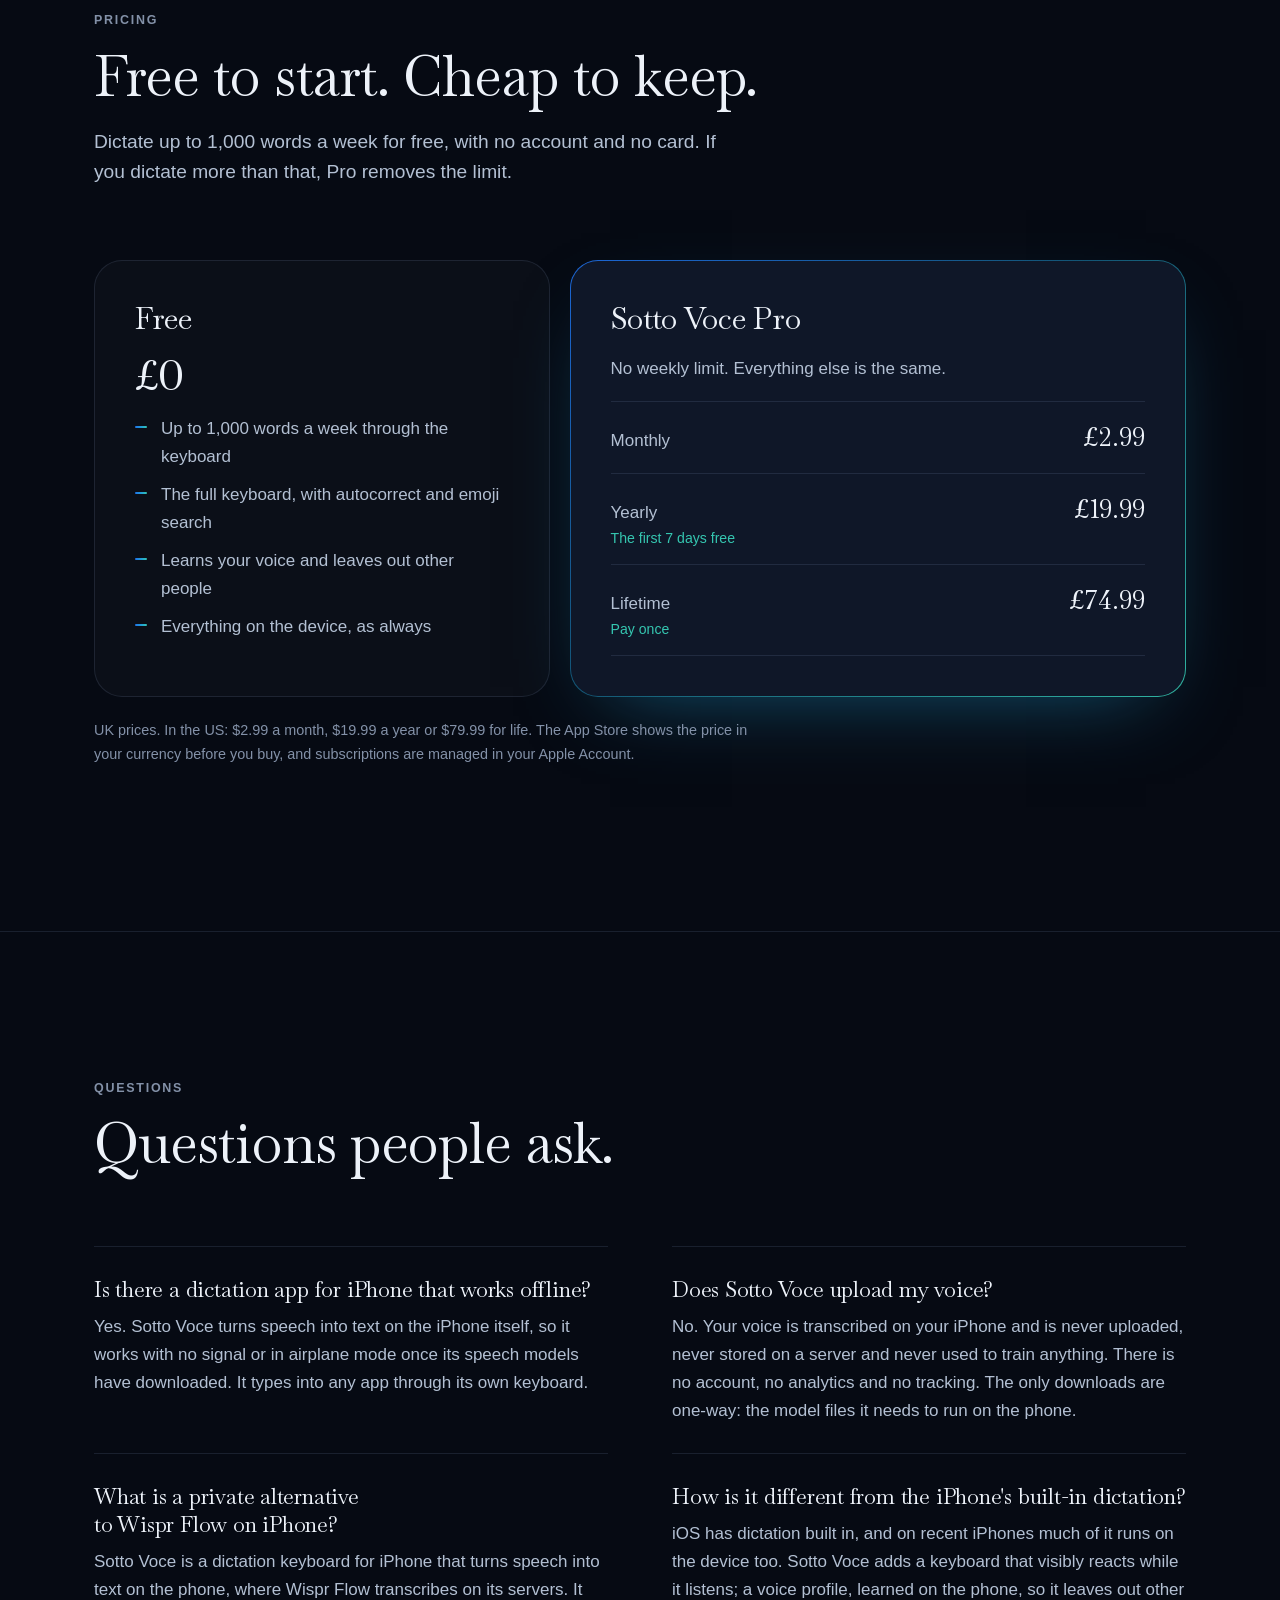
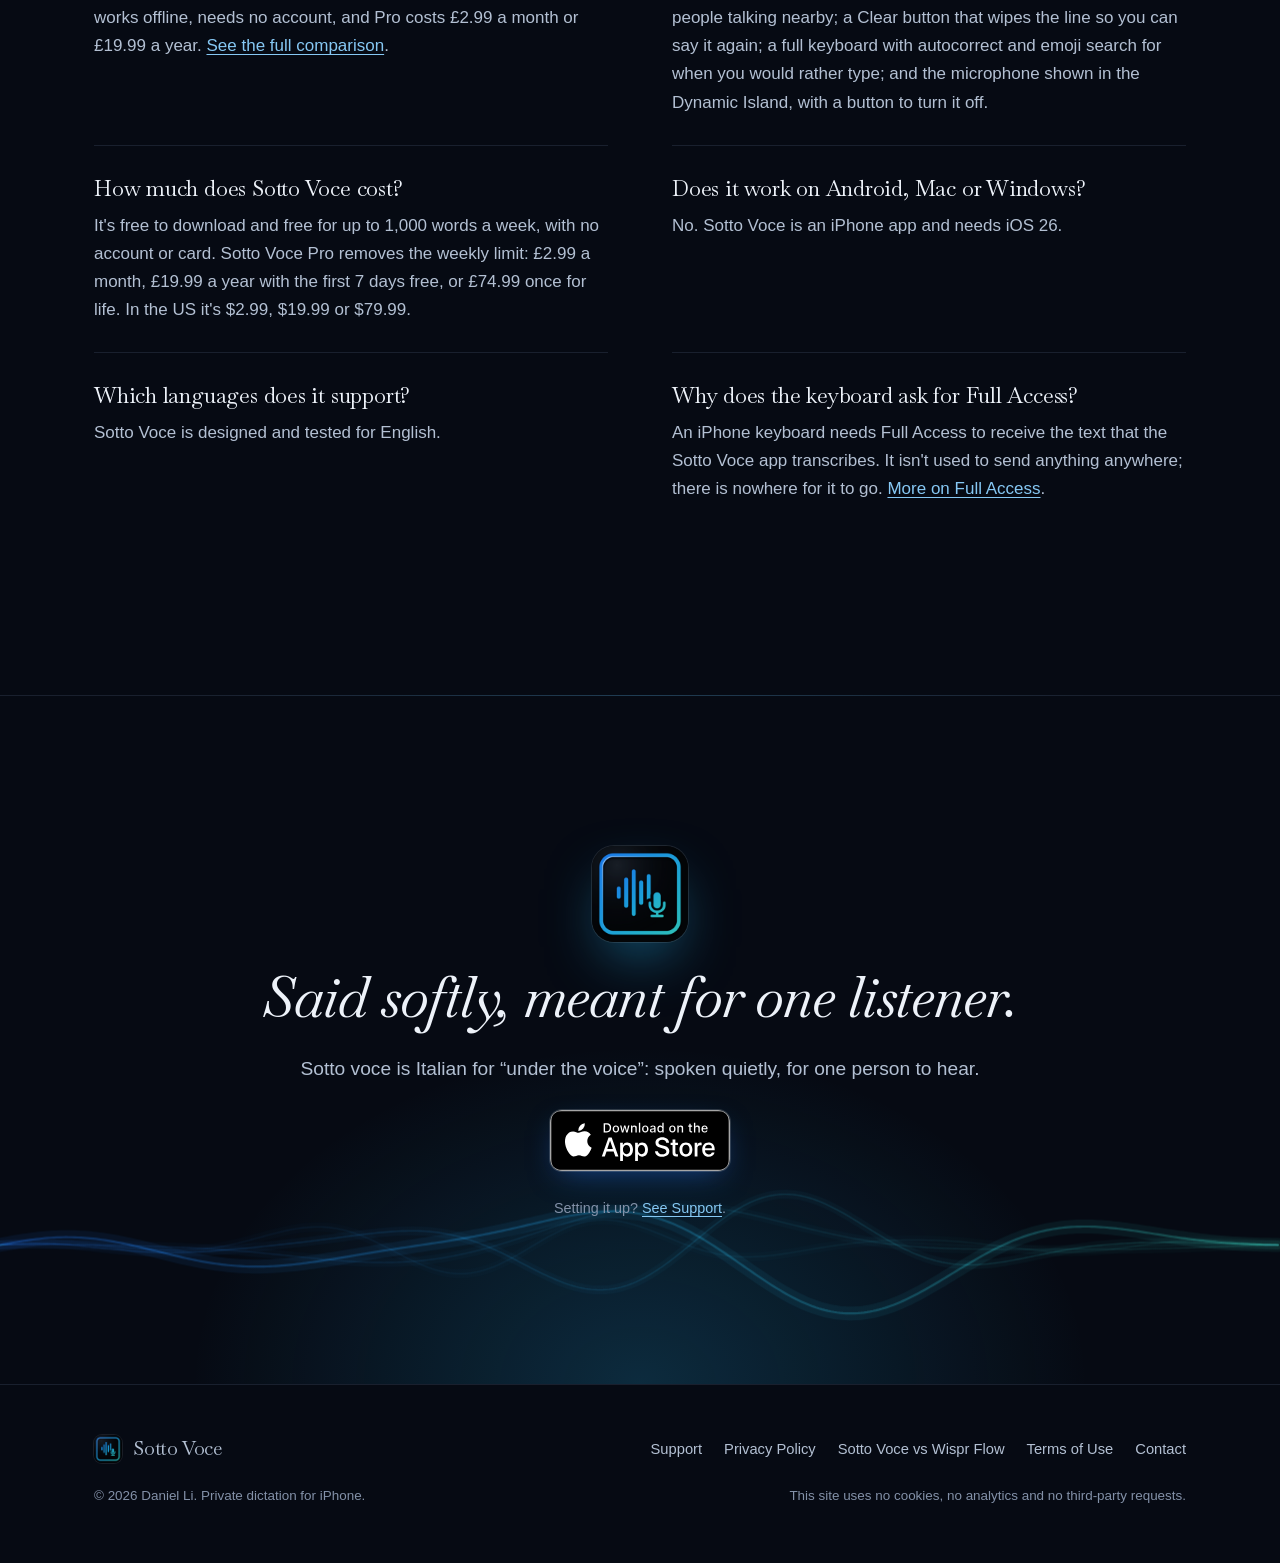
==== commit 22674e54: "Hero demo: a recording of the real app The homepage phone now plays a screen recording of Sotto Voce" ====
--- a/index.html
+++ b/index.html
@@ -20,7 +20,7 @@
 <link rel="apple-touch-icon" href="assets/icon-180.png">
 <link rel="preload" href="assets/fonts/baskervville-latin.woff2" as="font" type="font/woff2" crossorigin>
 <link rel="preload" href="assets/fonts/baskervville-italic-latin.woff2" as="font" type="font/woff2" crossorigin>
-<link rel="stylesheet" href="style.css?v=5">
+<link rel="stylesheet" href="style.css?v=6">
 <script type="application/ld+json">
 {
   "@context": "https://schema.org",
@@ -103,40 +103,9 @@
     </div>
 
     <div class="hero-stage">
-      <div class="device" role="img" aria-label="An iPhone in a chat with Sam. The Sotto Voce keyboard is listening, its glowing wave moving with the voice, and the words are typed into the message field as they are spoken.">
+      <div class="device live" role="img" aria-label="A screen recording of the app: in a chat, tap Start on the Sotto Voce keyboard, talk, and the words appear in the message field as the glowing wave moves with your voice. Tap the listening screen to finish, then send.">
         <div class="device-screen">
-          <div class="mock" data-demo="chat" aria-hidden="true">
-            <div class="mock-status">
-              <span>9:41</span>
-              <svg viewBox="0 0 68 12" fill="#000"><rect x="0" y="8" width="3" height="4" rx="1"/><rect x="5" y="6" width="3" height="6" rx="1"/><rect x="10" y="3" width="3" height="9" rx="1"/><rect x="15" y="0" width="3" height="12" rx="1"/><path d="M31 3.2a9 9 0 0 1 12 0l-1.4 1.5a7 7 0 0 0-9.2 0zm2.6 2.8a5.2 5.2 0 0 1 6.8 0L39 7.4a3.2 3.2 0 0 0-4 0zM37 11.5l-1.6-1.8a2.3 2.3 0 0 1 3.2 0z"/><rect x="48" y="1" width="18" height="10" rx="3" fill="none" stroke="#000" stroke-opacity=".4"/><rect x="50" y="3" width="14" height="6" rx="1.5"/><rect x="66.8" y="4" width="1.2" height="4" rx=".6" fill-opacity=".4"/></svg>
-            </div>
-            <div class="mock-head"><div class="mock-avatar">S</div><div class="mock-name">Sam</div></div>
-            <div class="mock-thread" data-thread>
-              <div class="bubble in">still on for tonight?</div>
-              <div class="bubble out">yes!! leaving work now</div>
-              <div class="mock-stamp">Today 19:42</div>
-              <div class="bubble in">where are you?? the film starts at 8</div>
-              <div class="bubble out">omw!!</div>
-              <div class="bubble in">bring snacks. that's not optional</div>
-            </div>
-            <div class="mock-input">
-              <div class="mock-plus">+</div>
-              <div class="mock-field"><span data-typed>Running five minutes late. Save me a seat, and the popcorn.</span><span class="caret"></span></div>
-            </div>
-            <div class="kb">
-              <div class="kb-top">
-                <div class="kb-title">Listening <span class="kb-dots"><i></i><i></i><i></i></span></div>
-              </div>
-              <canvas class="kb-visual" data-look="wave" data-voice="hero"></canvas>
-              <div class="kb-keys">
-                <div class="kb-key clear"><svg viewBox="0 0 20 20" fill="none" stroke="currentColor" stroke-width="1.7"><path d="M8 17h9M3.5 12.5l7-7a2 2 0 0 1 2.8 0l2.2 2.2a2 2 0 0 1 0 2.8L10 16H7.5z"/></svg>Clear</div>
-                <div class="kb-key">space</div>
-                <div class="kb-key"><svg viewBox="0 0 22 16" fill="none" stroke="currentColor" stroke-width="1.6" stroke-linejoin="round"><path d="M7 2h12a1.5 1.5 0 0 1 1.5 1.5v9A1.5 1.5 0 0 1 19 14H7L1.5 8z"/><path d="M10.5 5.5l5 5M15.5 5.5l-5 5" stroke-linecap="round"/></svg></div>
-                <div class="kb-key"><svg viewBox="0 0 20 20" fill="none" stroke="currentColor" stroke-width="1.7" stroke-linecap="round" stroke-linejoin="round"><path d="M16 4v6a2 2 0 0 1-2 2H4M8 8l-4 4 4 4"/></svg></div>
-              </div>
-              <div class="kb-globe"><svg viewBox="0 0 24 24" fill="none" stroke="#2a2f3a" stroke-width="1.5"><circle cx="12" cy="12" r="9.5"/><path d="M2.5 12h19M12 2.5c3 3.2 3 15.8 0 19M12 2.5c-3 3.2-3 15.8 0 19"/></svg></div>
-            </div>
-          </div>
+          <video class="device-video" src="assets/hero-dictation.mp4" poster="assets/hero-dictation-poster.jpg" width="720" height="1564" muted loop playsinline preload="metadata" aria-hidden="true" data-hero-video></video>
         </div>
       </div>
     </div>
--- a/style.css
+++ b/style.css
@@ -437,140 +437,10 @@
 }
 .device.sm { --w: min(290px, 74vw); }
 
-/* ---------- The mock: a chat with the listening keyboard ---------- */
-
-.mock {
-  position: absolute;
-  inset: 0;
-  display: flex;
-  flex-direction: column;
-  background: #fff;
-  color: #0b0b0d;
-  font-family: var(--sans);
-  font-size: 4.1cqw;
-  line-height: 1.3;
-}
-.mock-status {
-  display: flex;
-  justify-content: space-between;
-  align-items: center;
-  padding: 4.6cqw 8cqw 0 10cqw;
-  height: 12cqw;
-  font-weight: 600;
-  font-size: 4.3cqw;
-}
-.mock-status svg { height: 3.6cqw; width: auto; }
-.mock-head { display: grid; justify-items: center; gap: 1cqw; padding: 2cqw 0 3cqw; border-bottom: 1px solid #eee; }
-.mock-avatar {
-  width: 11cqw;
-  height: 11cqw;
-  border-radius: 50%;
-  display: grid;
-  place-items: center;
-  background: linear-gradient(#a8b0c2, #7d8699);
-  color: #fff;
-  font-weight: 600;
-  font-size: 5cqw;
-}
-.mock-name { font-size: 3.2cqw; color: #333; }
-.mock-stamp { align-self: center; font-size: 2.9cqw; color: #8a8a8e; margin: 1cqw 0; }
-.mock-thread {
-  flex: 1;
-  display: flex;
-  flex-direction: column;
-  justify-content: flex-end;
-  gap: 1.6cqw;
-  padding: 3cqw 4cqw 3cqw;
-  overflow: hidden;
-}
-.bubble {
-  max-width: 76%;
-  padding: 2.2cqw 3.6cqw;
-  border-radius: 5cqw;
-  font-size: 3.9cqw;
-  line-height: 1.28;
-}
-.bubble.in { align-self: flex-start; background: #e9e9eb; border-bottom-left-radius: 1.5cqw; }
-.bubble.out { align-self: flex-end; background: #2b7ff0; color: #fff; border-bottom-right-radius: 1.5cqw; }
-.bubble.new { animation: bubble-in 0.45s var(--ease-out) both; }
-@keyframes bubble-in {
-  from { opacity: 0; transform: translateY(6cqw) scale(0.94); }
-  to { opacity: 1; transform: none; }
-}
-.mock-input {
-  display: flex;
-  align-items: flex-end;
-  gap: 2.4cqw;
-  padding: 1.5cqw 3.4cqw 3cqw;
-}
-.mock-plus {
-  flex: none;
-  width: 8.6cqw;
-  height: 8.6cqw;
-  border-radius: 50%;
-  background: #f1f1f3;
-  display: grid;
-  place-items: center;
-  color: #555;
-  font-size: 6cqw;
-  line-height: 1;
-}
-.mock-field {
-  flex: 1;
-  min-height: 8.6cqw;
-  border: 1px solid #d6d6db;
-  border-radius: 5cqw;
-  padding: 1.7cqw 3.4cqw;
-  font-size: 3.9cqw;
-  line-height: 1.3;
-  color: #0b0b0d;
-}
-.mock-field .caret {
-  display: inline-block;
-  width: 0.5cqw;
-  height: 4.4cqw;
-  margin-left: 0.3cqw;
-  vertical-align: -0.8cqw;
-  background: #2b7ff0;
-  animation: caret 1s steps(1) infinite;
-}
-@keyframes caret { 50% { opacity: 0; } }
-
-/* The listening keyboard: a replica of the app's own, light appearance. */
-.kb {
-  flex: none;
-  position: relative;
-  background: linear-gradient(180deg, #d2dcee 0%, #dde3ee 22%, #e5e8ee 100%);
-  border-radius: 7cqw 7cqw 0 0;
-  padding: 4.6cqw 3.2cqw 3.6cqw;
-  display: grid;
-  gap: 1cqw;
-  color: #1d2230;
-}
-.kb-top { display: flex; justify-content: space-between; align-items: flex-start; padding-inline: 2cqw; }
-.kb-title { font-weight: 700; font-size: 5.8cqw; color: #3572e3; display: flex; align-items: center; gap: 2cqw; line-height: 1.1; }
-.kb-dots { display: inline-flex; gap: 0.9cqw; }
-.kb-dots i { width: 1.3cqw; height: 1.3cqw; border-radius: 50%; background: #3572e3; opacity: 0.35; animation: dot 1.2s infinite; }
-.kb-dots i:nth-child(2) { animation-delay: 0.2s; }
-.kb-dots i:nth-child(3) { animation-delay: 0.4s; }
-@keyframes dot { 30% { opacity: 1; } }
-.kb-visual { width: 100%; height: 30cqw; }
-.kb-keys { display: grid; grid-template-columns: 1.3fr 1.5fr 1fr 1fr; gap: 1.8cqw; margin-top: 1.6cqw; }
-.kb-key {
-  height: 9.6cqw;
-  border-radius: 5cqw;
-  background: #d3d7df;
-  display: flex;
-  align-items: center;
-  justify-content: center;
-  gap: 1.2cqw;
-  font-size: 3.5cqw;
-  color: #454b58;
-}
-.kb-key svg { width: 4.2cqw; height: 4.2cqw; }
-.kb-key.clear { background: #f4d8dd; color: #df4650; }
-.kb-globe { padding: 2.4cqw 0 0 3cqw; }
-.kb-globe svg { width: 5.6cqw; height: 5.6cqw; }
+/* ---------- The live demo: a recording of the app ---------- */
+
+.device.live::before { display: none; }
+.device-video { display: block; width: 100%; height: 100%; object-fit: cover; background: #0d1220; }
 
 /* ---------- Anywhere band ---------- */
 
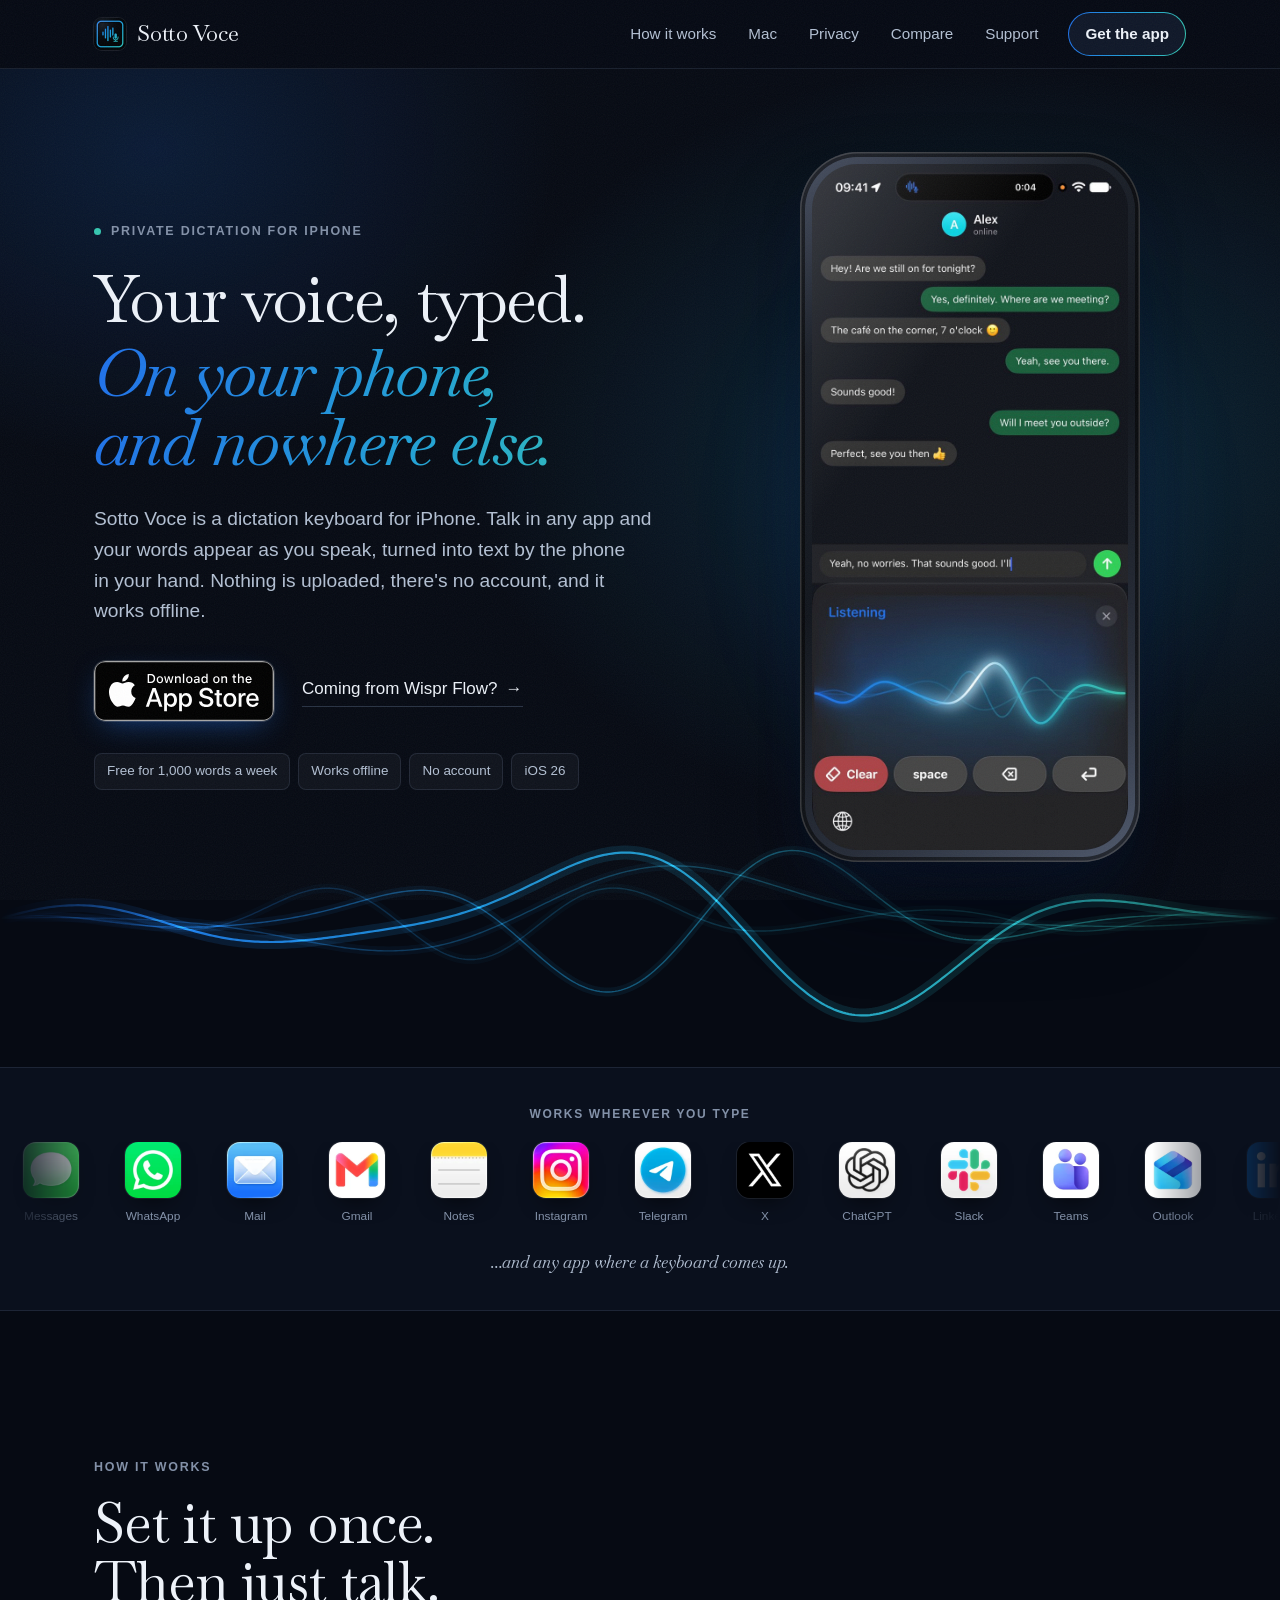
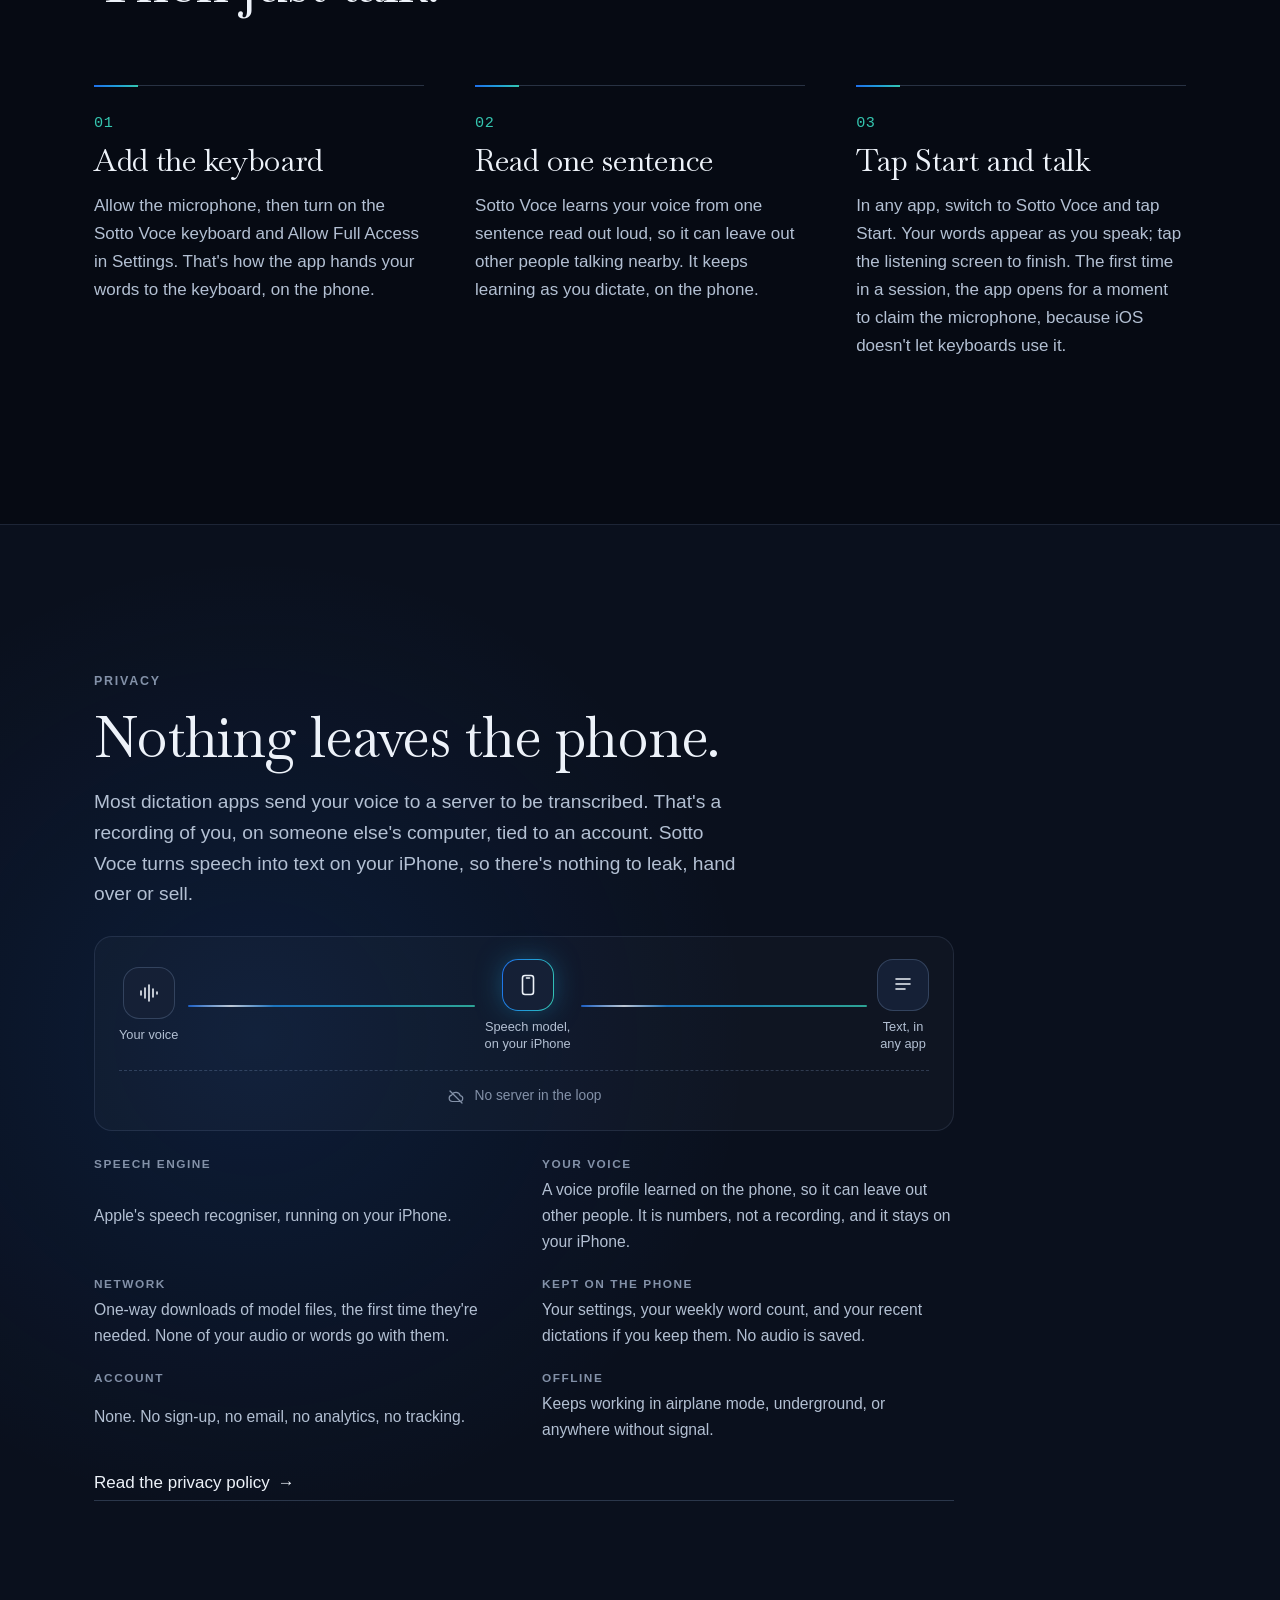
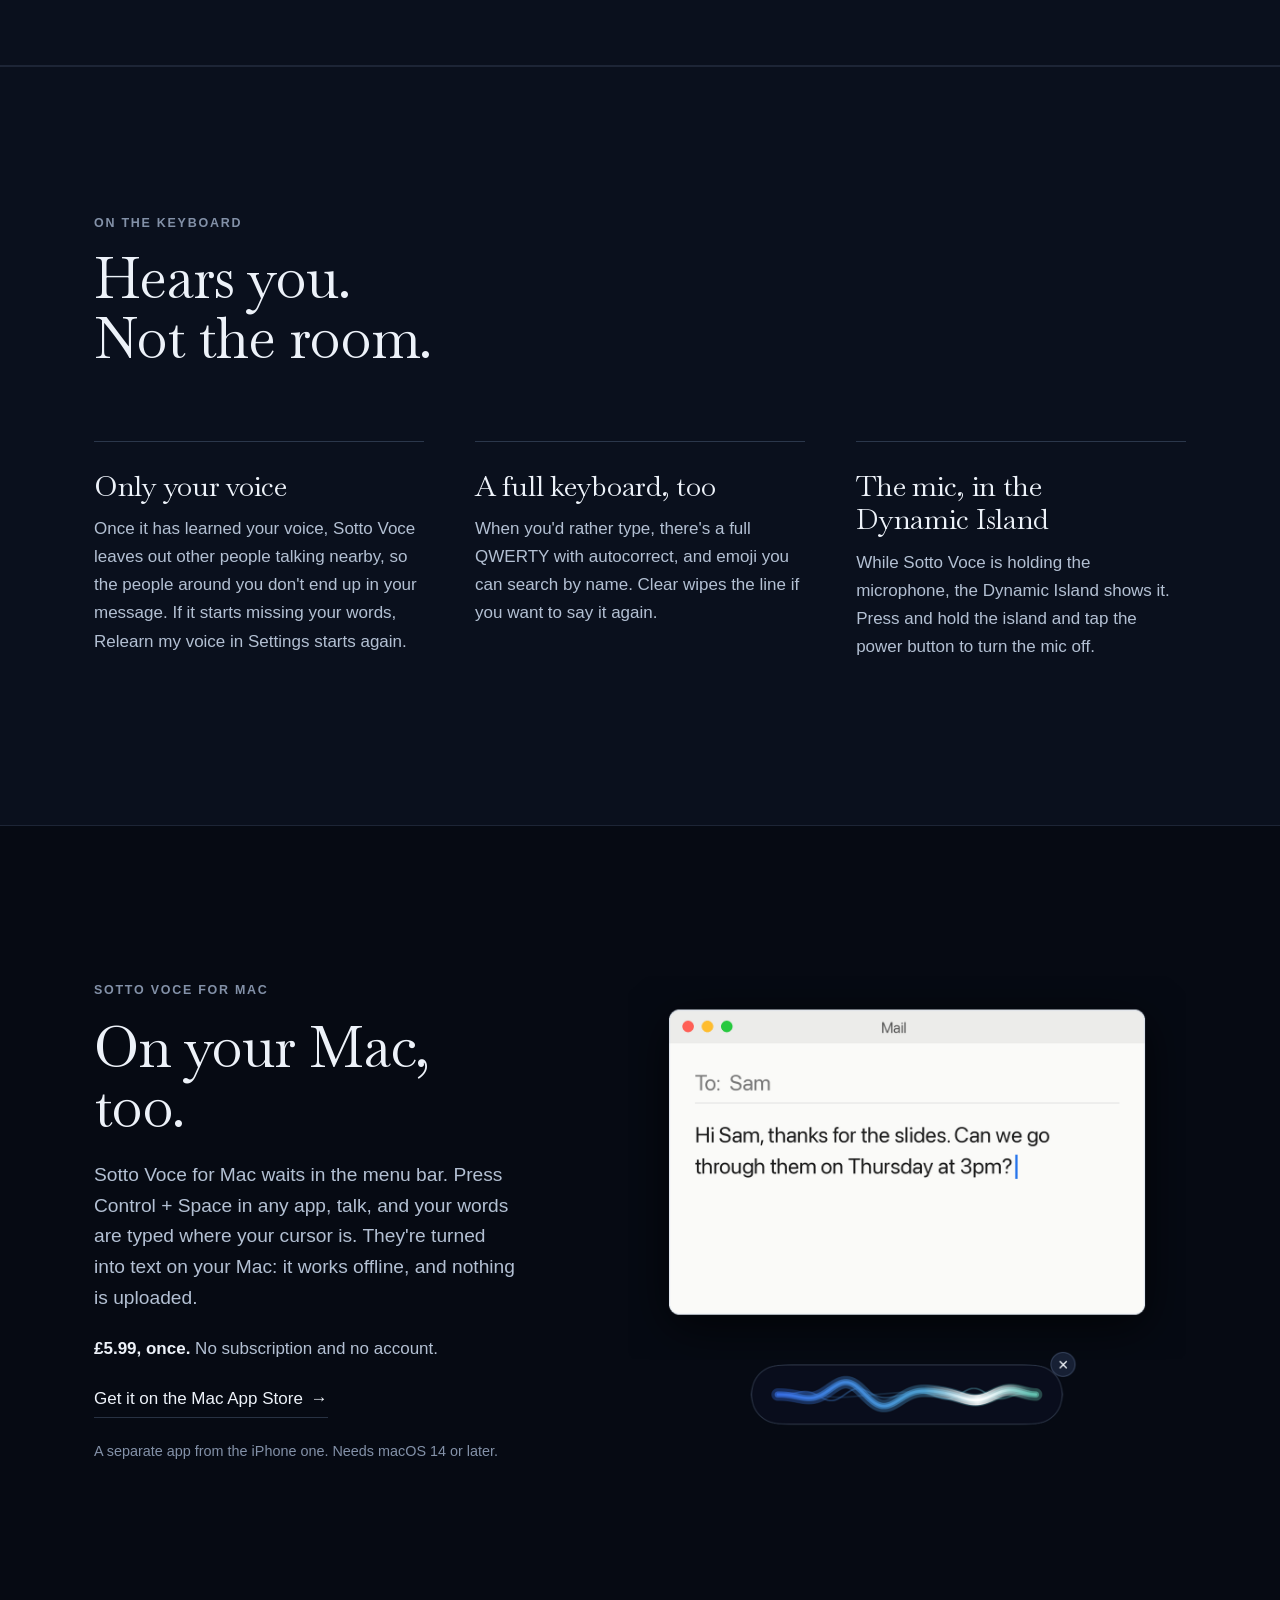
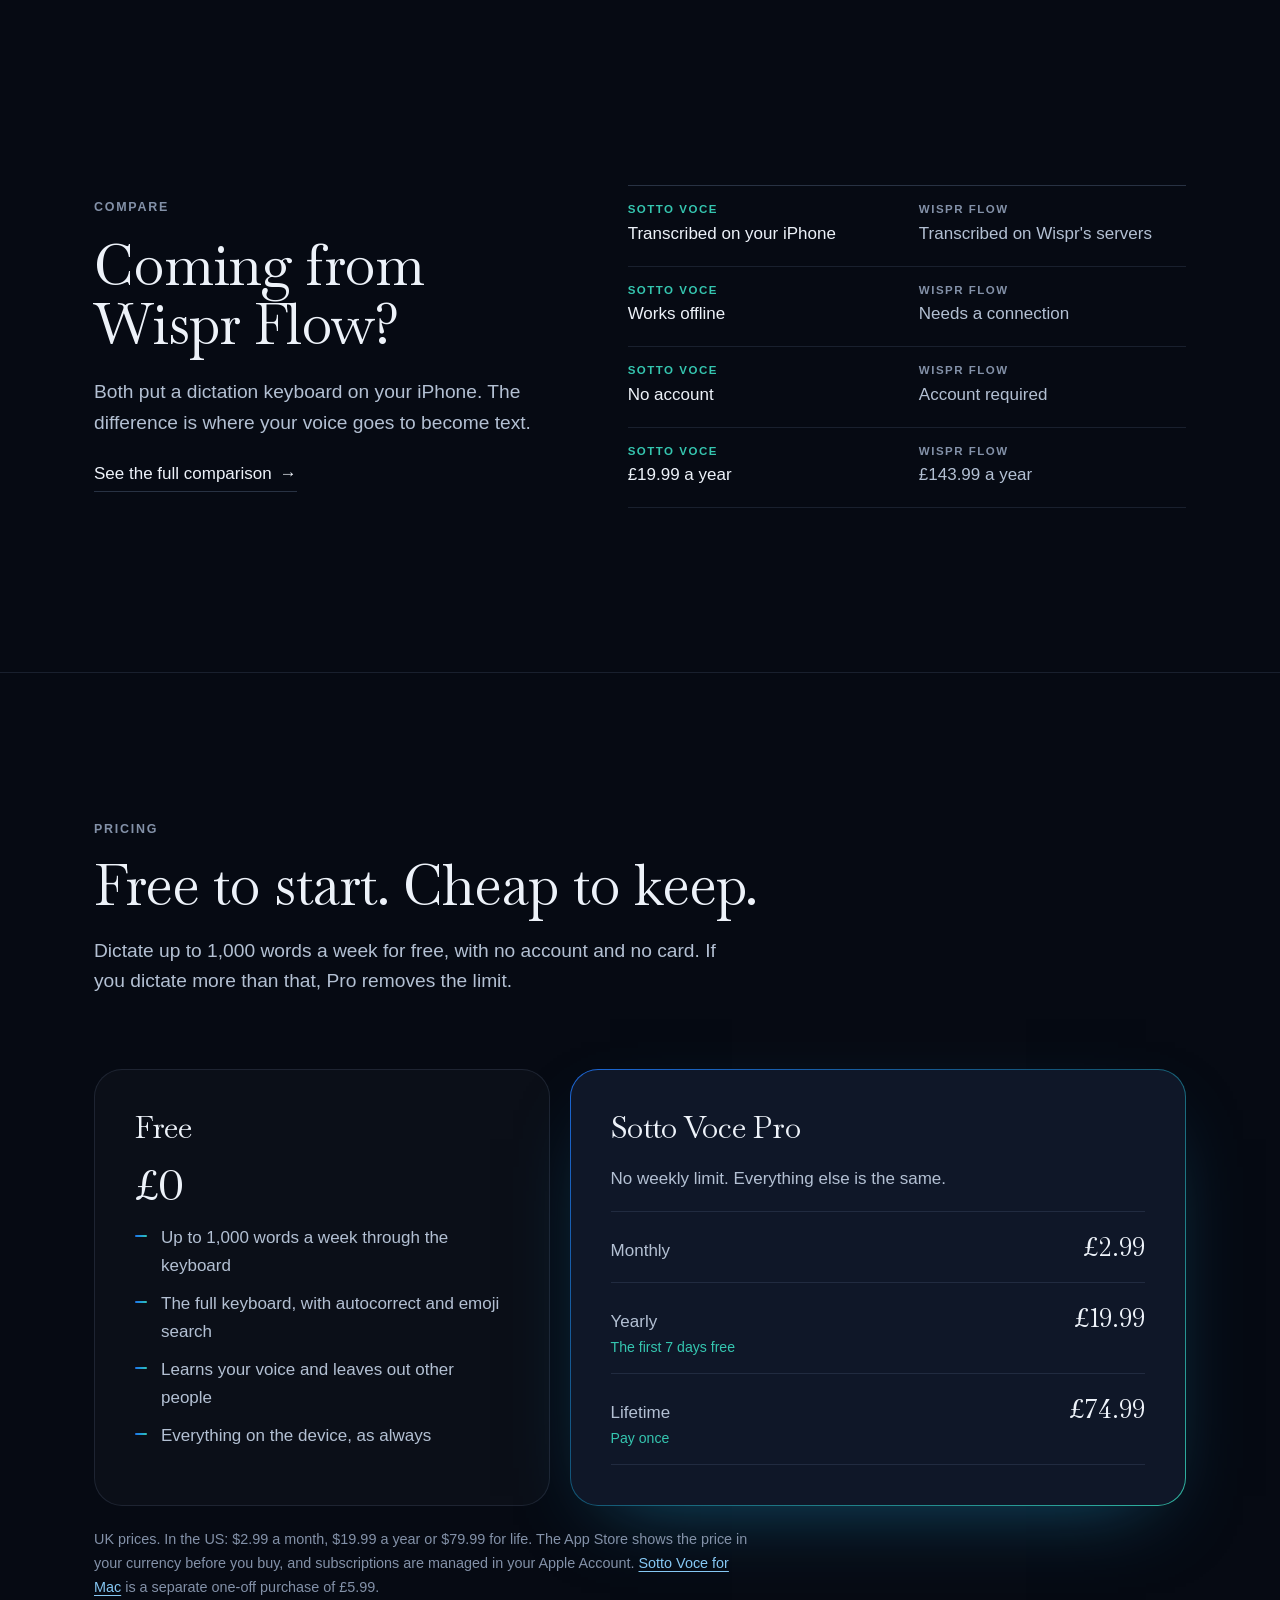
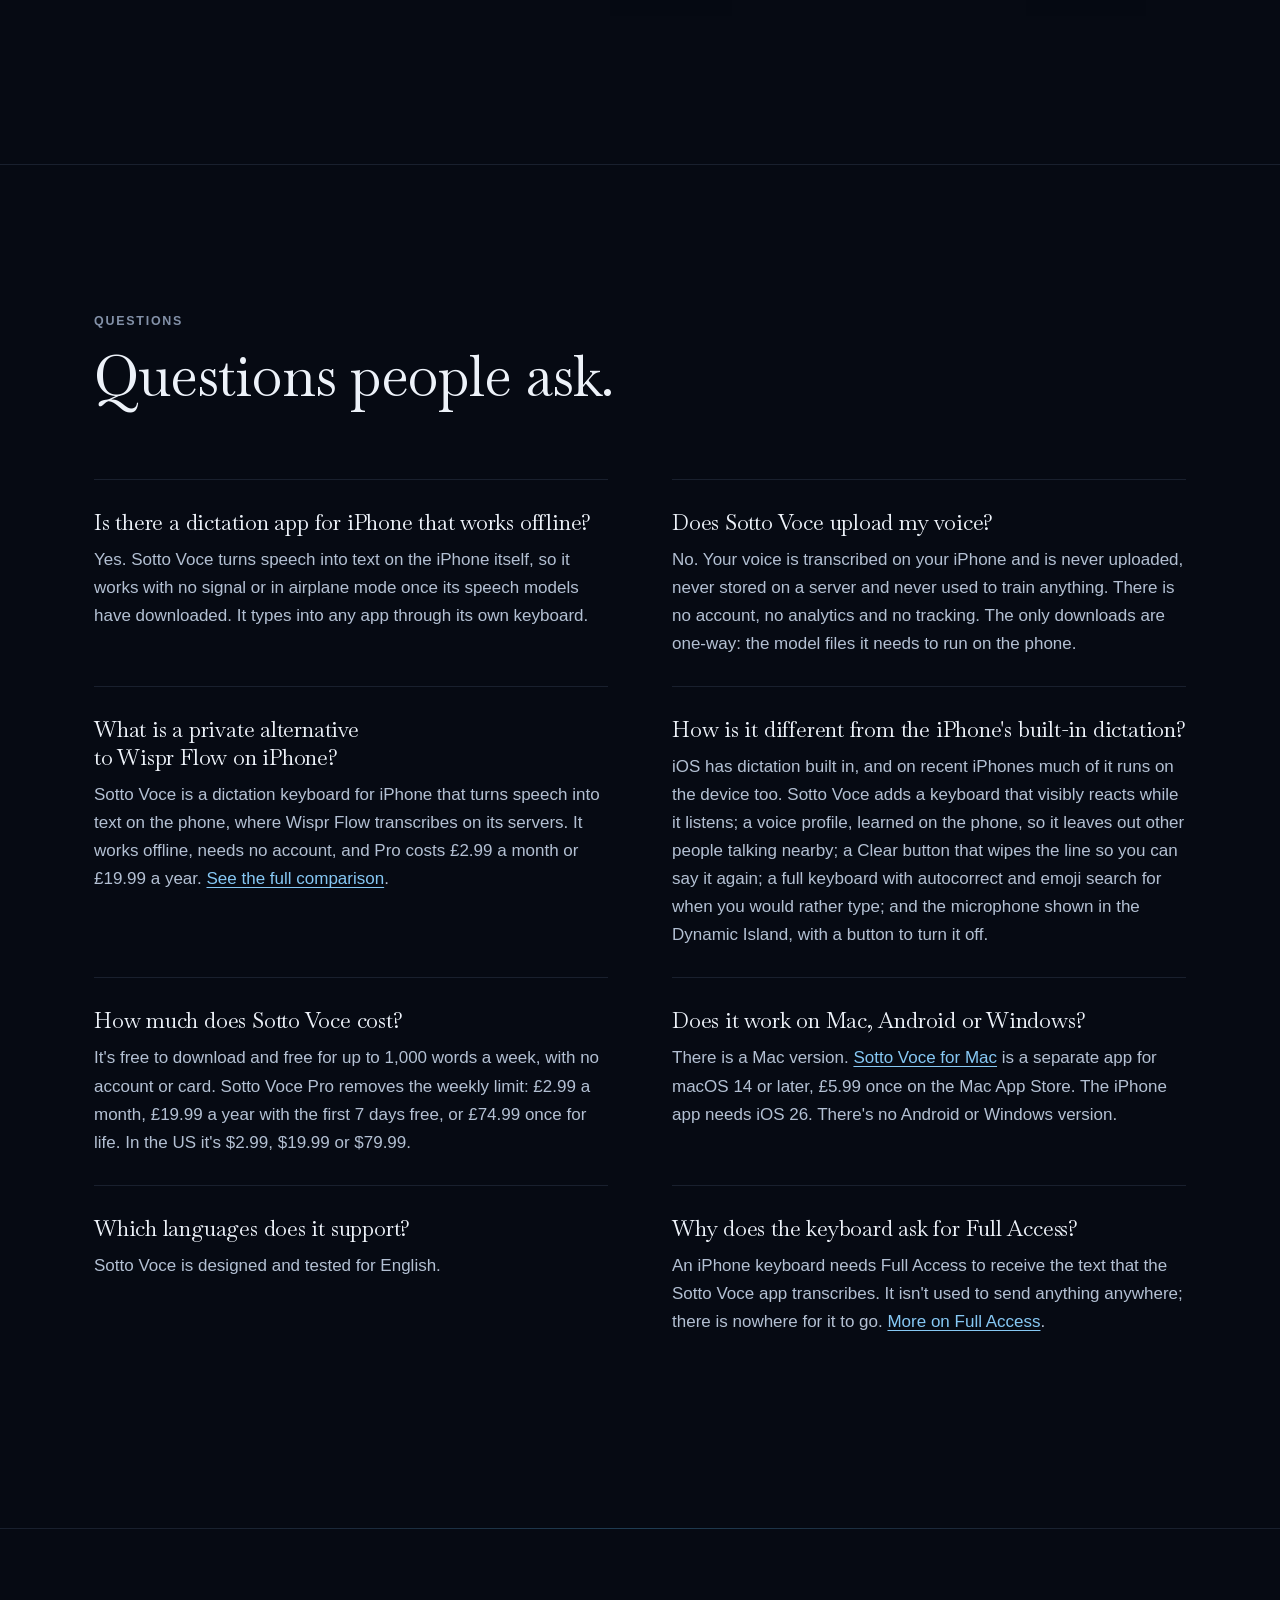
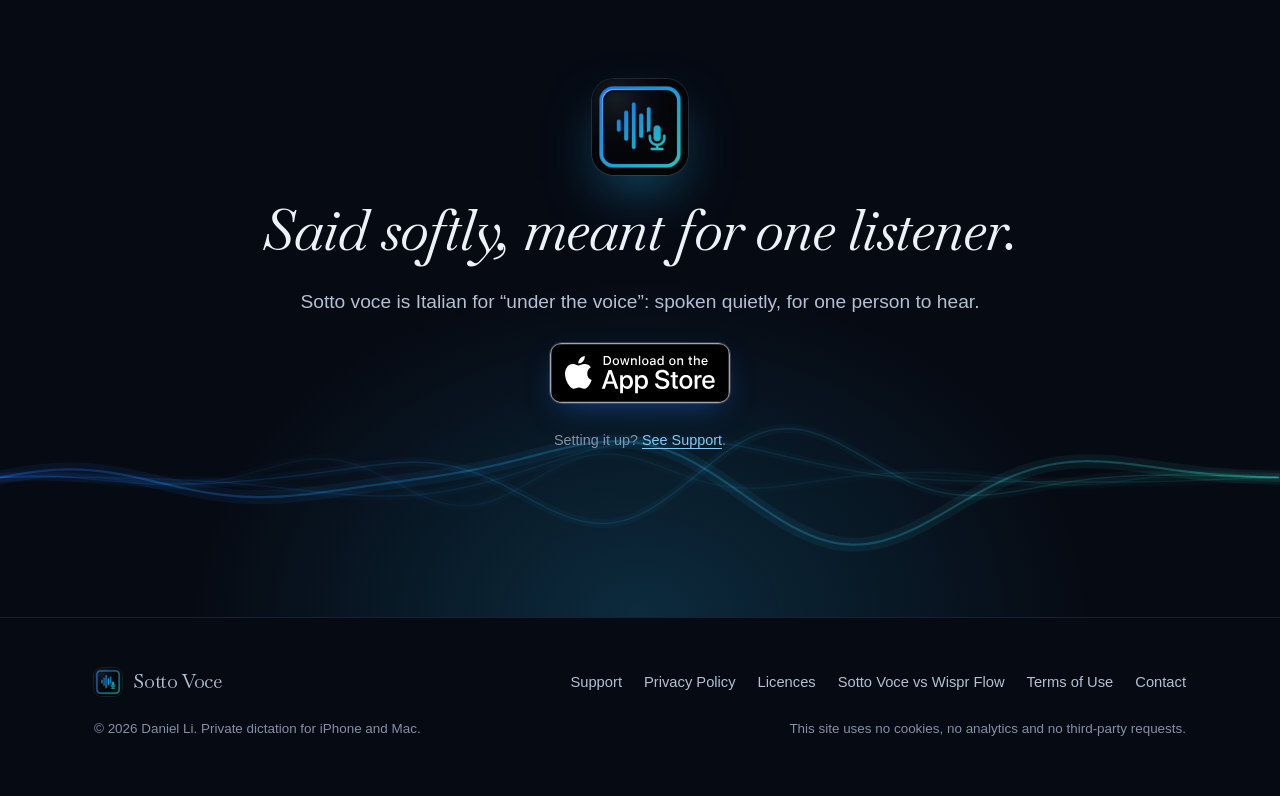
==== commit 0fb15b9f: "Add Sotto Voce for Mac to the site, and the licences page Homepage section, FAQ and structured data," ====
--- a/index.html
+++ b/index.html
@@ -20,7 +20,7 @@
 <link rel="apple-touch-icon" href="assets/icon-180.png">
 <link rel="preload" href="assets/fonts/baskervville-latin.woff2" as="font" type="font/woff2" crossorigin>
 <link rel="preload" href="assets/fonts/baskervville-italic-latin.woff2" as="font" type="font/woff2" crossorigin>
-<link rel="stylesheet" href="style.css?v=6">
+<link rel="stylesheet" href="style.css?v=7">
 <script type="application/ld+json">
 {
   "@context": "https://schema.org",
@@ -46,6 +46,22 @@
 <script type="application/ld+json">
 {
   "@context": "https://schema.org",
+  "@type": "SoftwareApplication",
+  "name": "Sotto Voce for Mac",
+  "description": "Menu bar dictation for Mac. Press Control + Space in any app, talk, and your words are typed where the cursor is. Speech is transcribed on the Mac; audio is never uploaded. Works offline, with no account.",
+  "applicationCategory": "ProductivityApplication",
+  "operatingSystem": "macOS 14",
+  "url": "https://sottovoce.uk/#mac",
+  "downloadUrl": "https://apps.apple.com/app/id6832575450",
+  "image": "https://sottovoce.uk/assets/icon-512.png",
+  "inLanguage": "en",
+  "offers": {"@type": "Offer", "price": "5.99", "priceCurrency": "GBP", "description": "One-off purchase."},
+  "author": {"@type": "Person", "name": "Daniel Li"}
+}
+</script>
+<script type="application/ld+json">
+{
+  "@context": "https://schema.org",
   "@type": "FAQPage",
   "mainEntity": [
     {"@type": "Question", "name": "Is there a dictation app for iPhone that works offline?", "acceptedAnswer": {"@type": "Answer", "text": "Yes. Sotto Voce turns speech into text on the iPhone itself, so it works with no signal or in airplane mode once its speech models have downloaded. It types into any app through its own keyboard."}},
@@ -53,7 +69,7 @@
     {"@type": "Question", "name": "What is a private alternative to Wispr Flow on iPhone?", "acceptedAnswer": {"@type": "Answer", "text": "Sotto Voce is a dictation keyboard for iPhone that turns speech into text on the phone, where Wispr Flow transcribes on its servers. It works offline, needs no account, and Pro costs £2.99 a month or £19.99 a year."}},
     {"@type": "Question", "name": "How is it different from the iPhone's built-in dictation?", "acceptedAnswer": {"@type": "Answer", "text": "iOS has dictation built in, and on recent iPhones much of it runs on the device too. Sotto Voce adds a keyboard that visibly reacts while it listens; a voice profile, learned on the phone, so it leaves out other people talking nearby; a Clear button that wipes the line so you can say it again; a full keyboard with autocorrect and emoji search for when you would rather type; and the microphone shown in the Dynamic Island, with a button to turn it off."}},
     {"@type": "Question", "name": "How much does Sotto Voce cost?", "acceptedAnswer": {"@type": "Answer", "text": "It is free to download and free for up to 1,000 words a week, with no account or card. Sotto Voce Pro removes the weekly limit: £2.99 a month, £19.99 a year with the first 7 days free, or £74.99 once for life. In the US it is $2.99, $19.99 or $79.99."}},
-    {"@type": "Question", "name": "Does it work on Android, Mac or Windows?", "acceptedAnswer": {"@type": "Answer", "text": "No. Sotto Voce is an iPhone app and needs iOS 26."}},
+    {"@type": "Question", "name": "Does it work on Mac, Android or Windows?", "acceptedAnswer": {"@type": "Answer", "text": "There is a Mac version. Sotto Voce for Mac is a separate app for macOS 14 or later, £5.99 once on the Mac App Store. The iPhone app needs iOS 26. There's no Android or Windows version."}},
     {"@type": "Question", "name": "Which languages does it support?", "acceptedAnswer": {"@type": "Answer", "text": "Sotto Voce is designed and tested for English."}},
     {"@type": "Question", "name": "Why does the keyboard ask for Full Access?", "acceptedAnswer": {"@type": "Answer", "text": "An iPhone keyboard needs Full Access to receive the text that the Sotto Voce app transcribes. It is not used to send anything anywhere; there is nowhere for it to go."}}
   ]
@@ -69,6 +85,7 @@
     <nav class="site-nav" aria-label="Site">
       <ul class="nav-links" id="site-menu">
         <li><a href="./#how">How it works</a></li>
+        <li><a href="./#mac">Mac</a></li>
         <li><a href="privacy.html">Privacy</a></li>
         <li><a href="vs-wispr-flow.html">Compare</a></li>
         <li><a href="support.html">Support</a></li>
@@ -247,6 +264,22 @@
   </div>
 </section>
 
+<section class="section mac" id="mac" aria-labelledby="mac-title">
+  <div class="wrap versus">
+    <div class="versus-copy reveal">
+      <p class="eyebrow">Sotto Voce for Mac</p>
+      <h2 id="mac-title">On your Mac, <br>too.</h2>
+      <p class="lede">Sotto Voce for Mac waits in the menu bar. Press Control + Space in any app, talk, and your words are typed where your cursor is. They're turned into text on your Mac: it works offline, and nothing is uploaded.</p>
+      <p class="mac-price"><b>£5.99, once.</b> No subscription and no account.</p>
+      <a class="text-link" href="https://apps.apple.com/app/id6832575450">Get it on the Mac App Store <span class="arrow" aria-hidden="true">→</span></a>
+      <p class="fine">A separate app from the iPhone one. Needs macOS 14 or later.</p>
+    </div>
+    <div class="mac-shot reveal">
+      <img src="assets/mac-dictation.png" alt="An email being dictated on a Mac, with the Sotto Voce listening pill below the window" width="600" height="532" loading="lazy">
+    </div>
+  </div>
+</section>
+
 <section class="section" aria-labelledby="versus-title">
   <div class="wrap versus">
     <div class="versus-copy reveal">
@@ -292,7 +325,7 @@
         </div>
       </div>
     </div>
-    <p class="plans-note">UK prices. In the US: $2.99 a month, $19.99 a year or $79.99 for life. The App Store shows the price in your currency before you buy, and subscriptions are managed in your Apple Account.</p>
+    <p class="plans-note">UK prices. In the US: $2.99 a month, $19.99 a year or $79.99 for life. The App Store shows the price in your currency before you buy, and subscriptions are managed in your Apple Account. <a href="./#mac">Sotto Voce for Mac</a> is a separate one-off purchase of £5.99.</p>
   </div>
 </section>
 
@@ -308,7 +341,7 @@
       <div class="qa"><h3>What is a private alternative to Wispr Flow on iPhone?</h3><p>Sotto Voce is a dictation keyboard for iPhone that turns speech into text on the phone, where Wispr Flow transcribes on its servers. It works offline, needs no account, and Pro costs £2.99 a month or £19.99 a year. <a href="vs-wispr-flow.html">See the full comparison</a>.</p></div>
       <div class="qa"><h3>How is it different from the iPhone's built-in dictation?</h3><p>iOS has dictation built in, and on recent iPhones much of it runs on the device too. Sotto Voce adds a keyboard that visibly reacts while it listens; a voice profile, learned on the phone, so it leaves out other people talking nearby; a Clear button that wipes the line so you can say it again; a full keyboard with autocorrect and emoji search for when you would rather type; and the microphone shown in the Dynamic Island, with a button to turn it off.</p></div>
       <div class="qa"><h3>How much does Sotto Voce cost?</h3><p>It's free to download and free for up to 1,000 words a week, with no account or card. Sotto Voce Pro removes the weekly limit: £2.99 a month, £19.99 a year with the first 7 days free, or £74.99 once for life. In the US it's $2.99, $19.99 or $79.99.</p></div>
-      <div class="qa"><h3>Does it work on Android, Mac or Windows?</h3><p>No. Sotto Voce is an iPhone app and needs iOS 26.</p></div>
+      <div class="qa"><h3>Does it work on Mac, Android or Windows?</h3><p>There is a Mac version. <a href="./#mac">Sotto Voce for Mac</a> is a separate app for macOS 14 or later, £5.99 once on the Mac App Store. The iPhone app needs iOS 26. There's no Android or Windows version.</p></div>
       <div class="qa"><h3>Which languages does it support?</h3><p>Sotto Voce is designed and tested for English.</p></div>
       <div class="qa"><h3>Why does the keyboard ask for Full Access?</h3><p>An iPhone keyboard needs Full Access to receive the text that the Sotto Voce app transcribes. It isn't used to send anything anywhere; there is nowhere for it to go. <a href="support.html#full-access">More on Full Access</a>.</p></div>
     </div>
@@ -336,11 +369,12 @@
     <ul>
       <li><a href="support.html">Support</a></li>
       <li><a href="privacy.html">Privacy Policy</a></li>
+      <li><a href="licences.html">Licences</a></li>
       <li><a href="vs-wispr-flow.html">Sotto Voce vs Wispr Flow</a></li>
       <li><a href="https://www.apple.com/legal/internet-services/itunes/dev/stdeula/">Terms of Use</a></li>
       <li><a href="mailto:daniel.li.work+support@gmail.com">Contact</a></li>
     </ul>
-    <p class="copy"><span>© 2026 Daniel Li. Private dictation for iPhone.</span><span>This site uses no cookies, no analytics and no third-party requests.</span></p>
+    <p class="copy"><span>© 2026 Daniel Li. Private dictation for iPhone and Mac.</span><span>This site uses no cookies, no analytics and no third-party requests.</span></p>
   </div>
 </footer>
 
--- a/style.css
+++ b/style.css
@@ -627,6 +627,12 @@
 .versus-row .us .who { color: var(--ocean-3); }
 @media (max-width: 860px) { .versus { grid-template-columns: 1fr; } }
 
+/* ---------- Mac ---------- */
+
+.mac-price { color: var(--text-2); }
+.mac-price b { color: var(--text); font-weight: 600; }
+.mac-shot img { width: 100%; height: auto; display: block; }
+
 /* ---------- Plans ---------- */
 
 .plans { display: grid; grid-template-columns: minmax(0, 0.85fr) minmax(0, 1.15fr); gap: 20px; align-items: stretch; }
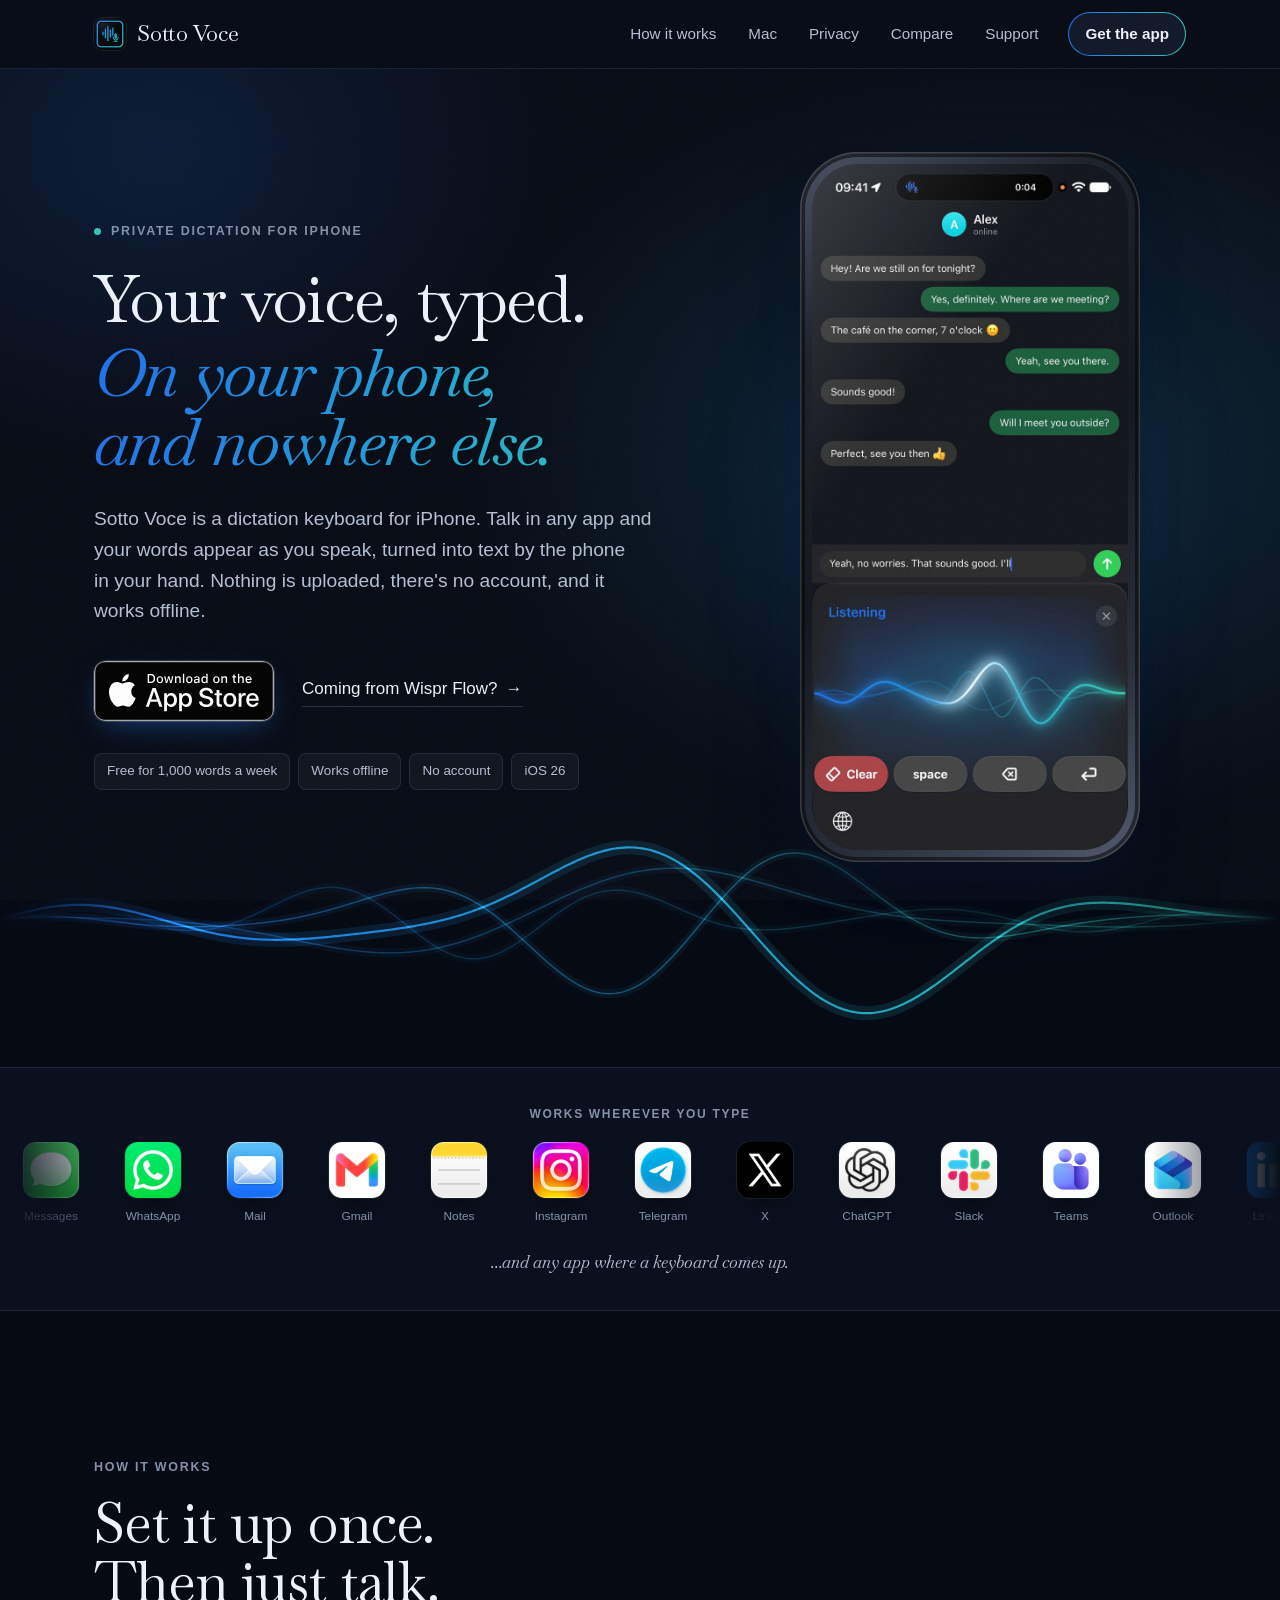
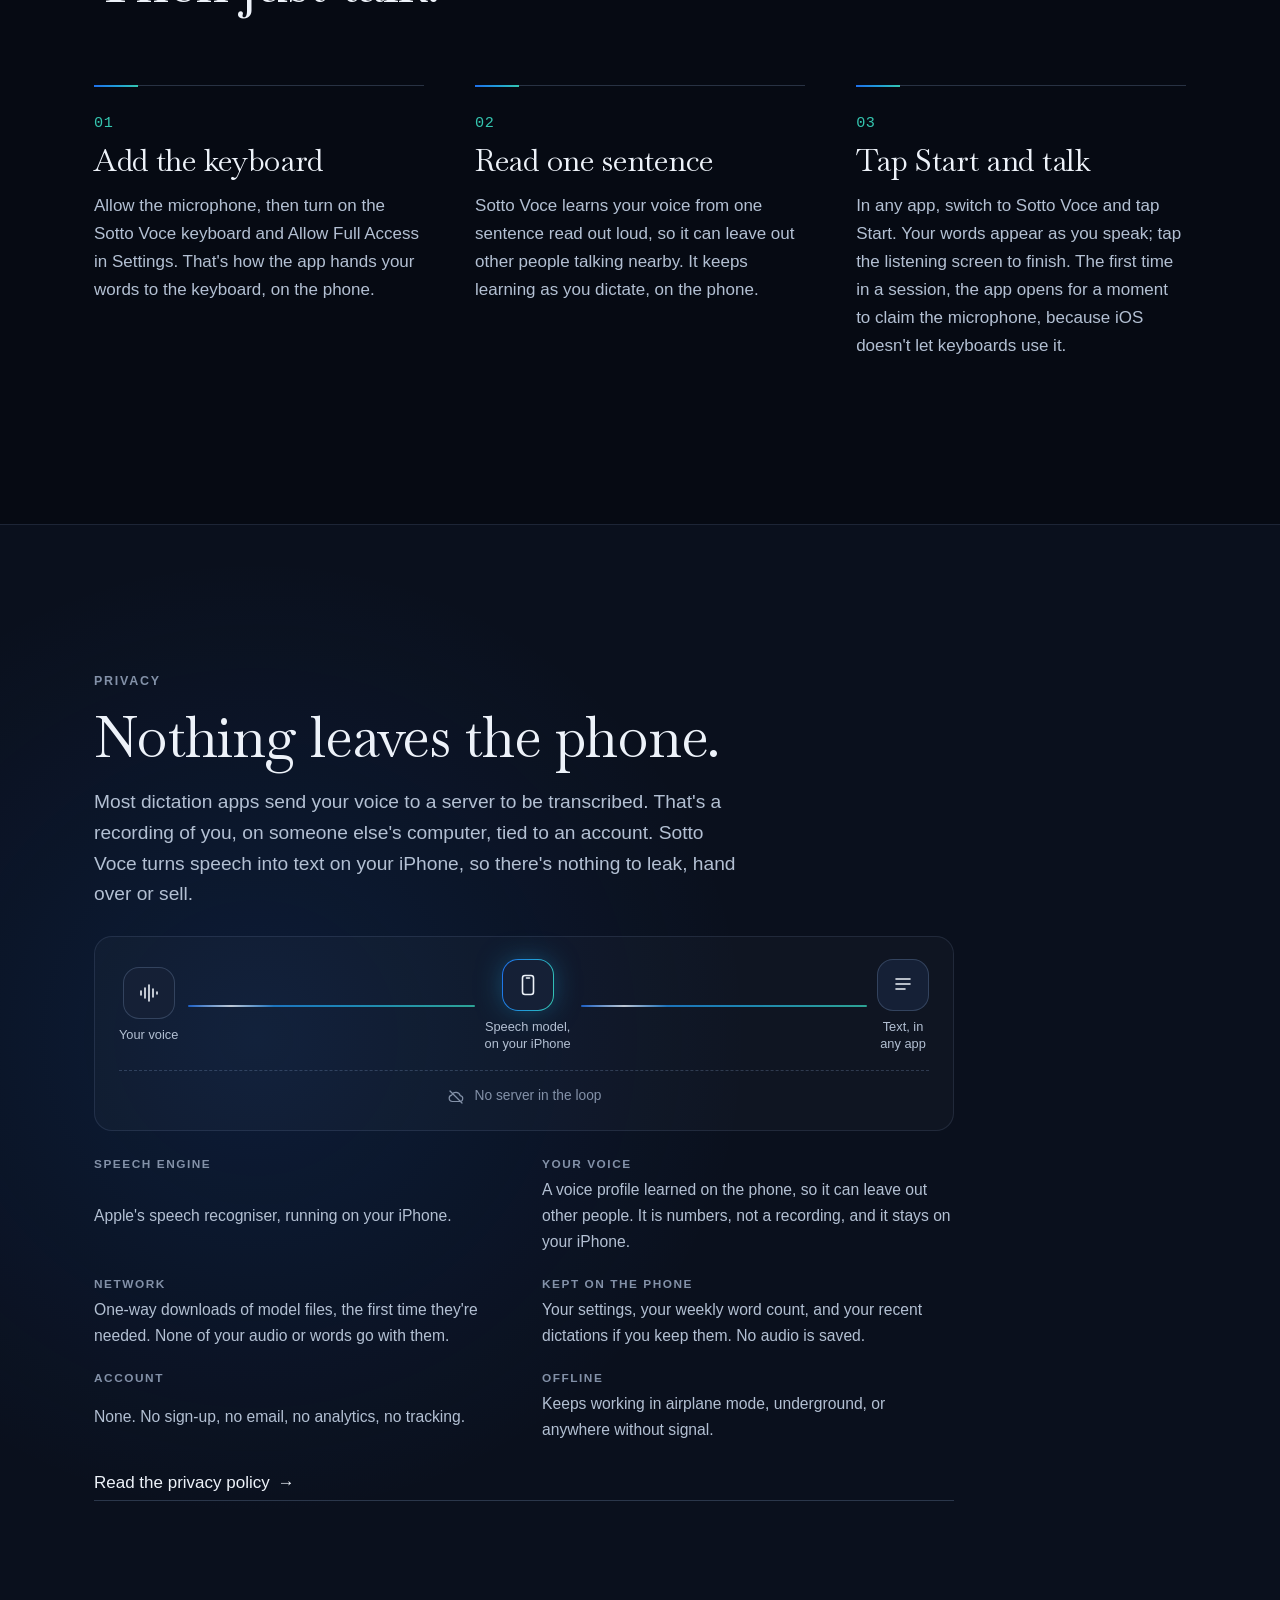
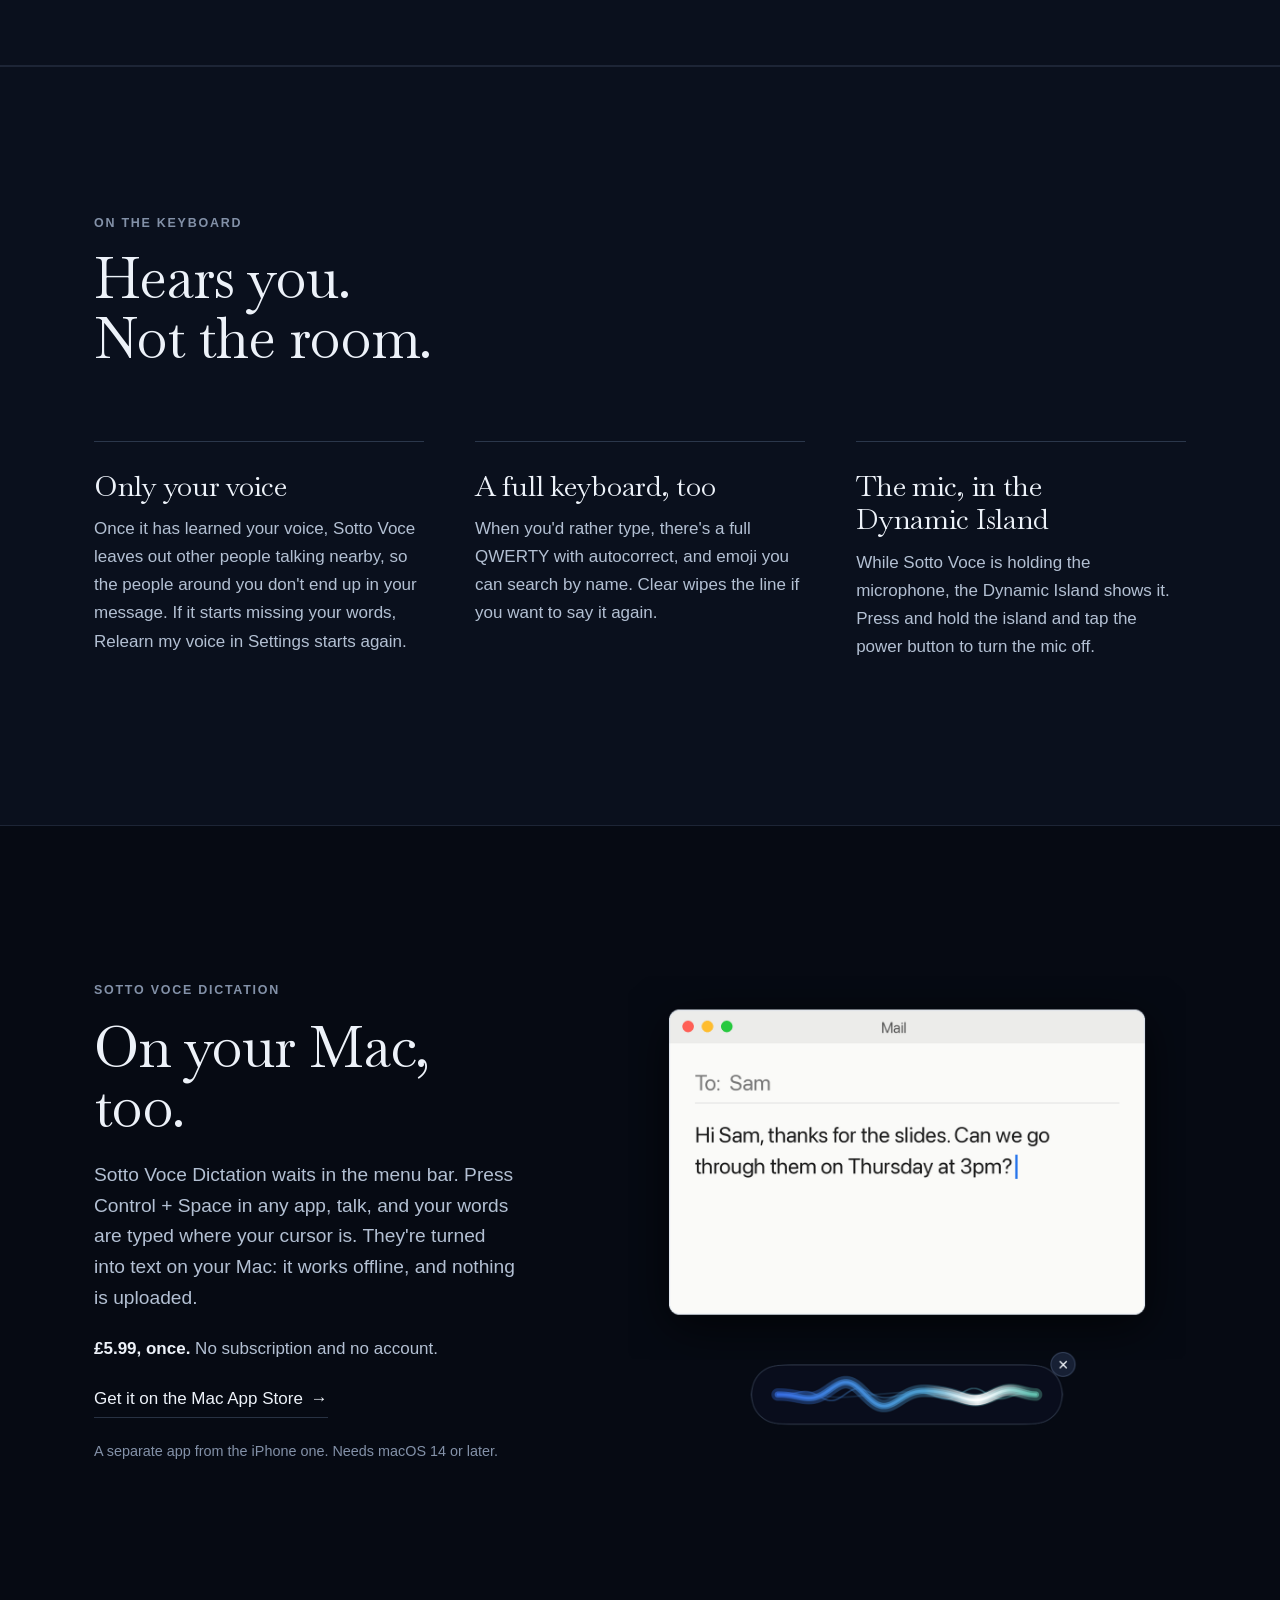
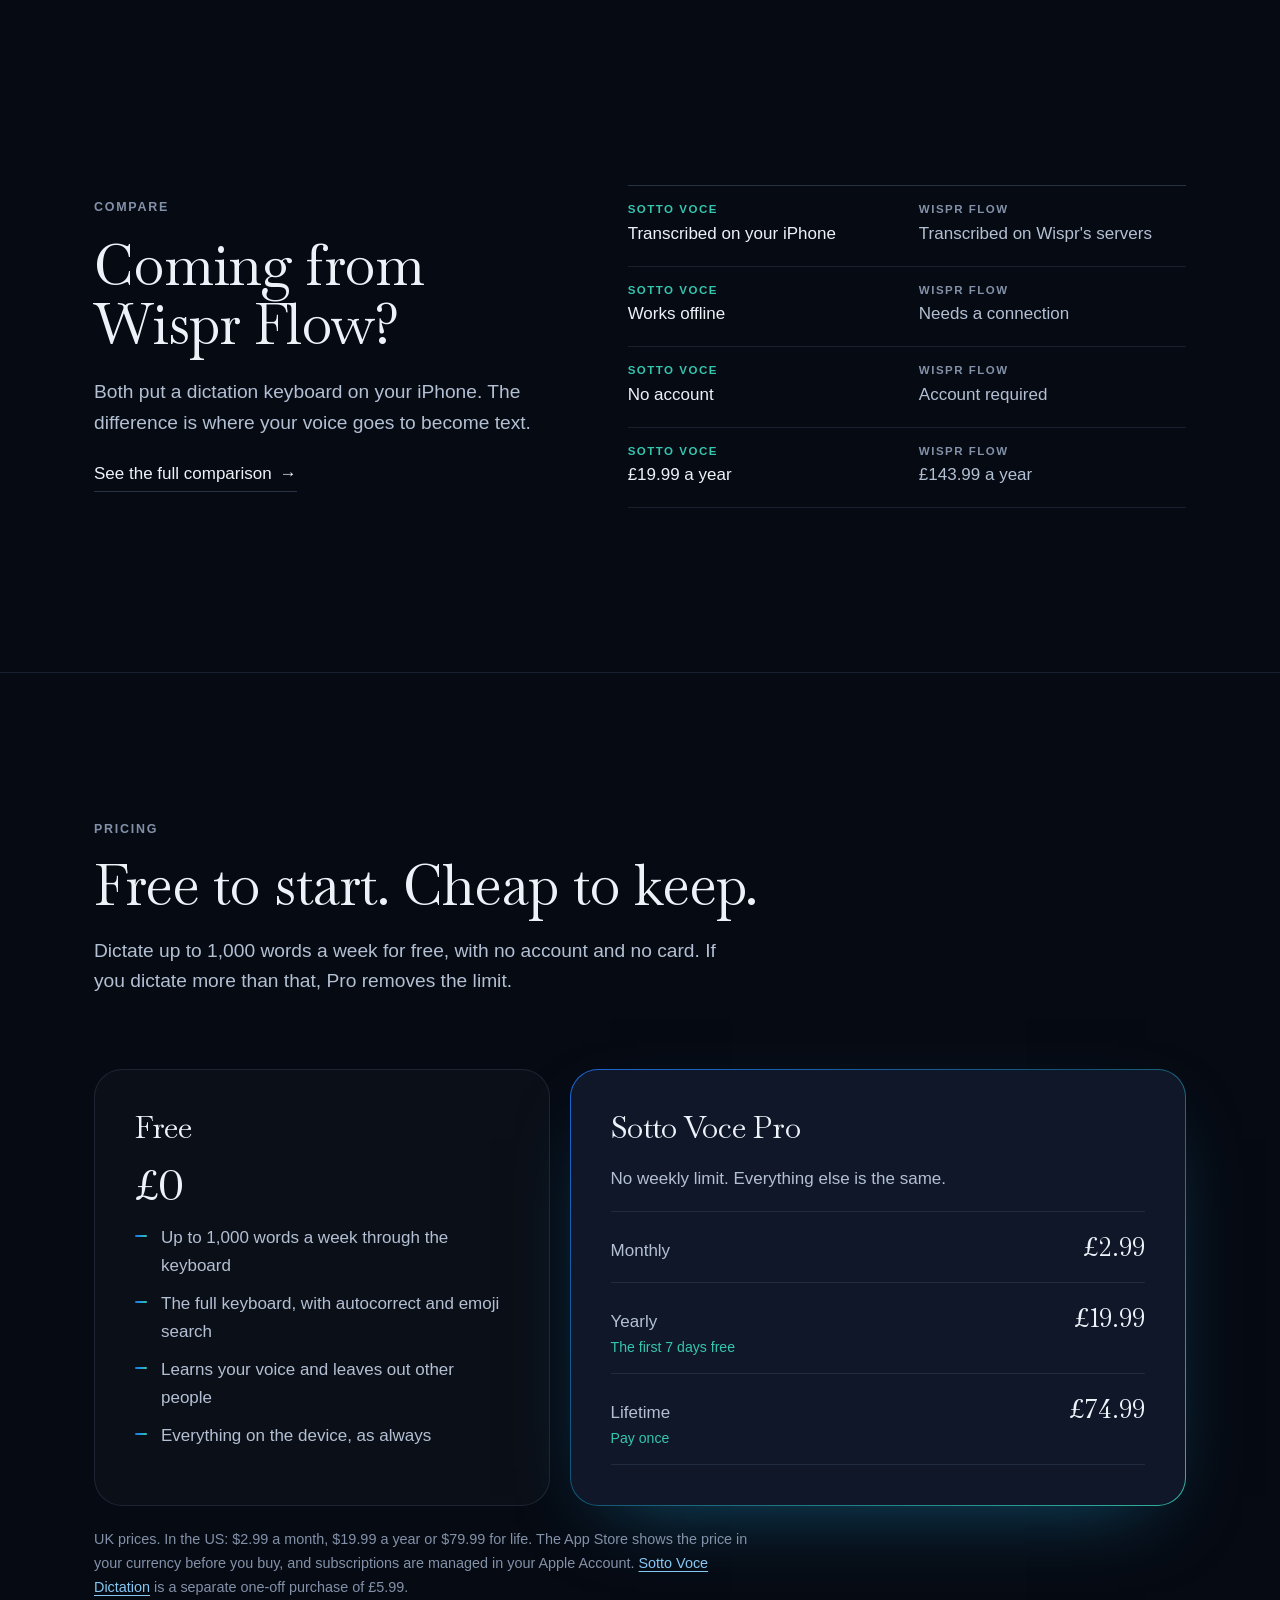
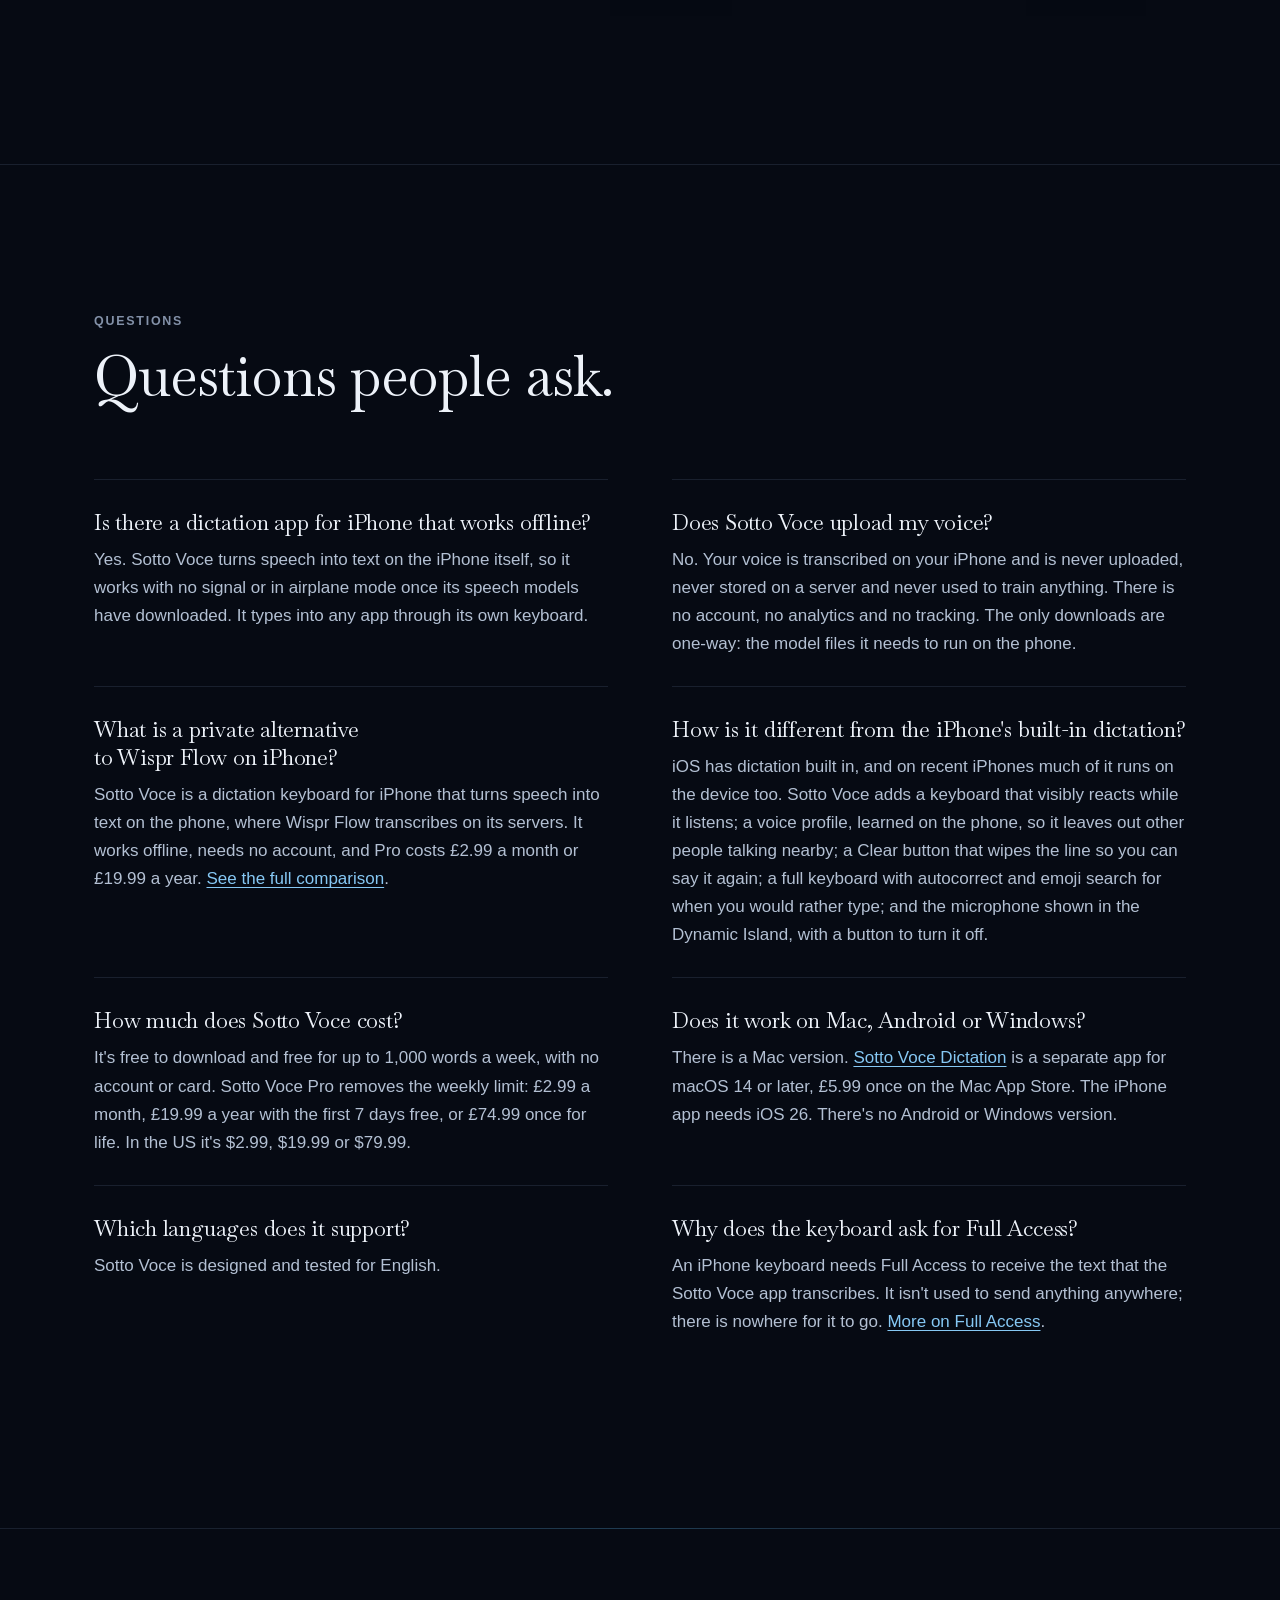
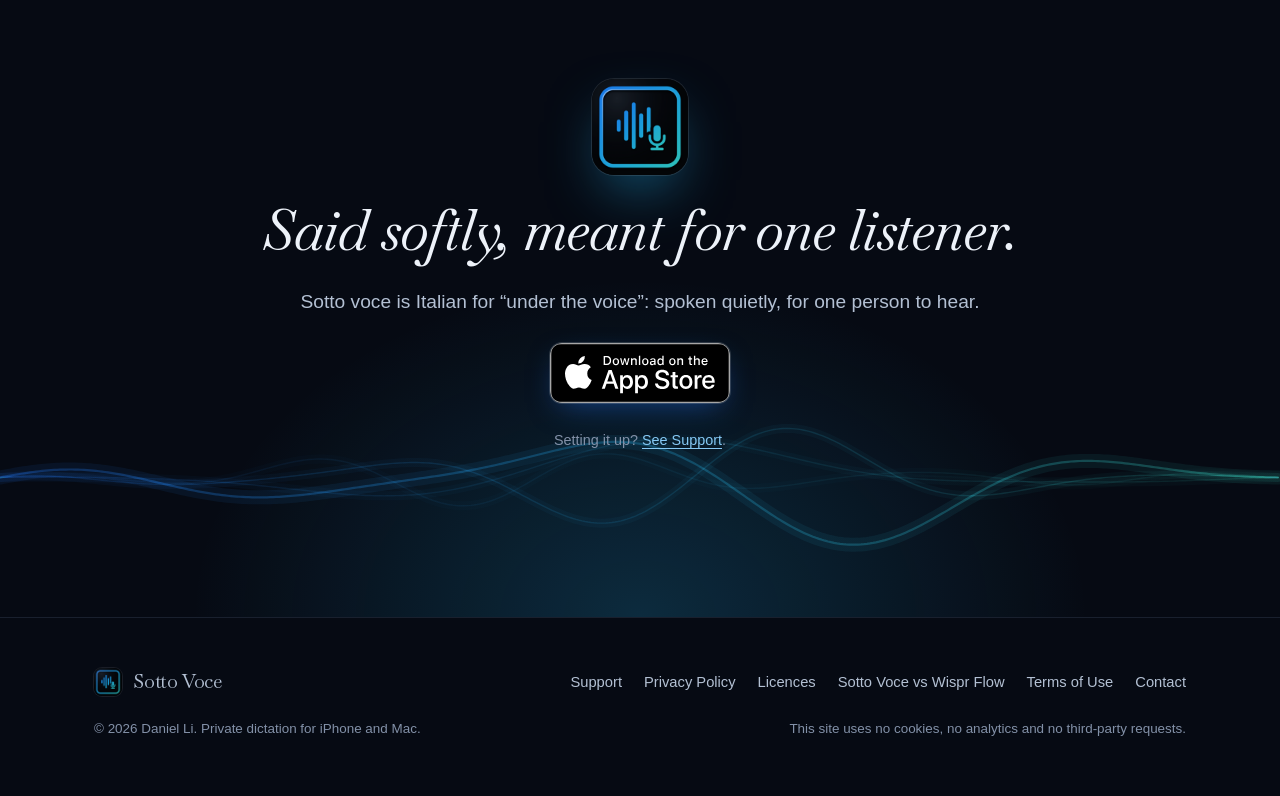
==== commit d8d53d98: "Rename the Mac app to Sotto Voce Dictation (App Review 5.2.5) Co-Authored-By: Claude Sonnet 5.5 <nor" ====
--- a/index.html
+++ b/index.html
@@ -47,7 +47,7 @@
 {
   "@context": "https://schema.org",
   "@type": "SoftwareApplication",
-  "name": "Sotto Voce for Mac",
+  "name": "Sotto Voce Dictation",
   "description": "Menu bar dictation for Mac. Press Control + Space in any app, talk, and your words are typed where the cursor is. Speech is transcribed on the Mac; audio is never uploaded. Works offline, with no account.",
   "applicationCategory": "ProductivityApplication",
   "operatingSystem": "macOS 14",
@@ -69,7 +69,7 @@
     {"@type": "Question", "name": "What is a private alternative to Wispr Flow on iPhone?", "acceptedAnswer": {"@type": "Answer", "text": "Sotto Voce is a dictation keyboard for iPhone that turns speech into text on the phone, where Wispr Flow transcribes on its servers. It works offline, needs no account, and Pro costs £2.99 a month or £19.99 a year."}},
     {"@type": "Question", "name": "How is it different from the iPhone's built-in dictation?", "acceptedAnswer": {"@type": "Answer", "text": "iOS has dictation built in, and on recent iPhones much of it runs on the device too. Sotto Voce adds a keyboard that visibly reacts while it listens; a voice profile, learned on the phone, so it leaves out other people talking nearby; a Clear button that wipes the line so you can say it again; a full keyboard with autocorrect and emoji search for when you would rather type; and the microphone shown in the Dynamic Island, with a button to turn it off."}},
     {"@type": "Question", "name": "How much does Sotto Voce cost?", "acceptedAnswer": {"@type": "Answer", "text": "It is free to download and free for up to 1,000 words a week, with no account or card. Sotto Voce Pro removes the weekly limit: £2.99 a month, £19.99 a year with the first 7 days free, or £74.99 once for life. In the US it is $2.99, $19.99 or $79.99."}},
-    {"@type": "Question", "name": "Does it work on Mac, Android or Windows?", "acceptedAnswer": {"@type": "Answer", "text": "There is a Mac version. Sotto Voce for Mac is a separate app for macOS 14 or later, £5.99 once on the Mac App Store. The iPhone app needs iOS 26. There's no Android or Windows version."}},
+    {"@type": "Question", "name": "Does it work on Mac, Android or Windows?", "acceptedAnswer": {"@type": "Answer", "text": "There is a Mac version. Sotto Voce Dictation is a separate app for macOS 14 or later, £5.99 once on the Mac App Store. The iPhone app needs iOS 26. There's no Android or Windows version."}},
     {"@type": "Question", "name": "Which languages does it support?", "acceptedAnswer": {"@type": "Answer", "text": "Sotto Voce is designed and tested for English."}},
     {"@type": "Question", "name": "Why does the keyboard ask for Full Access?", "acceptedAnswer": {"@type": "Answer", "text": "An iPhone keyboard needs Full Access to receive the text that the Sotto Voce app transcribes. It is not used to send anything anywhere; there is nowhere for it to go."}}
   ]
@@ -267,9 +267,9 @@
 <section class="section mac" id="mac" aria-labelledby="mac-title">
   <div class="wrap versus">
     <div class="versus-copy reveal">
-      <p class="eyebrow">Sotto Voce for Mac</p>
+      <p class="eyebrow">Sotto Voce Dictation</p>
       <h2 id="mac-title">On your Mac, <br>too.</h2>
-      <p class="lede">Sotto Voce for Mac waits in the menu bar. Press Control + Space in any app, talk, and your words are typed where your cursor is. They're turned into text on your Mac: it works offline, and nothing is uploaded.</p>
+      <p class="lede">Sotto Voce Dictation waits in the menu bar. Press Control + Space in any app, talk, and your words are typed where your cursor is. They're turned into text on your Mac: it works offline, and nothing is uploaded.</p>
       <p class="mac-price"><b>£5.99, once.</b> No subscription and no account.</p>
       <a class="text-link" href="https://apps.apple.com/app/id6832575450">Get it on the Mac App Store <span class="arrow" aria-hidden="true">→</span></a>
       <p class="fine">A separate app from the iPhone one. Needs macOS 14 or later.</p>
@@ -325,7 +325,7 @@
         </div>
       </div>
     </div>
-    <p class="plans-note">UK prices. In the US: $2.99 a month, $19.99 a year or $79.99 for life. The App Store shows the price in your currency before you buy, and subscriptions are managed in your Apple Account. <a href="./#mac">Sotto Voce for Mac</a> is a separate one-off purchase of £5.99.</p>
+    <p class="plans-note">UK prices. In the US: $2.99 a month, $19.99 a year or $79.99 for life. The App Store shows the price in your currency before you buy, and subscriptions are managed in your Apple Account. <a href="./#mac">Sotto Voce Dictation</a> is a separate one-off purchase of £5.99.</p>
   </div>
 </section>
 
@@ -341,7 +341,7 @@
       <div class="qa"><h3>What is a private alternative to Wispr Flow on iPhone?</h3><p>Sotto Voce is a dictation keyboard for iPhone that turns speech into text on the phone, where Wispr Flow transcribes on its servers. It works offline, needs no account, and Pro costs £2.99 a month or £19.99 a year. <a href="vs-wispr-flow.html">See the full comparison</a>.</p></div>
       <div class="qa"><h3>How is it different from the iPhone's built-in dictation?</h3><p>iOS has dictation built in, and on recent iPhones much of it runs on the device too. Sotto Voce adds a keyboard that visibly reacts while it listens; a voice profile, learned on the phone, so it leaves out other people talking nearby; a Clear button that wipes the line so you can say it again; a full keyboard with autocorrect and emoji search for when you would rather type; and the microphone shown in the Dynamic Island, with a button to turn it off.</p></div>
       <div class="qa"><h3>How much does Sotto Voce cost?</h3><p>It's free to download and free for up to 1,000 words a week, with no account or card. Sotto Voce Pro removes the weekly limit: £2.99 a month, £19.99 a year with the first 7 days free, or £74.99 once for life. In the US it's $2.99, $19.99 or $79.99.</p></div>
-      <div class="qa"><h3>Does it work on Mac, Android or Windows?</h3><p>There is a Mac version. <a href="./#mac">Sotto Voce for Mac</a> is a separate app for macOS 14 or later, £5.99 once on the Mac App Store. The iPhone app needs iOS 26. There's no Android or Windows version.</p></div>
+      <div class="qa"><h3>Does it work on Mac, Android or Windows?</h3><p>There is a Mac version. <a href="./#mac">Sotto Voce Dictation</a> is a separate app for macOS 14 or later, £5.99 once on the Mac App Store. The iPhone app needs iOS 26. There's no Android or Windows version.</p></div>
       <div class="qa"><h3>Which languages does it support?</h3><p>Sotto Voce is designed and tested for English.</p></div>
       <div class="qa"><h3>Why does the keyboard ask for Full Access?</h3><p>An iPhone keyboard needs Full Access to receive the text that the Sotto Voce app transcribes. It isn't used to send anything anywhere; there is nowhere for it to go. <a href="support.html#full-access">More on Full Access</a>.</p></div>
     </div>
